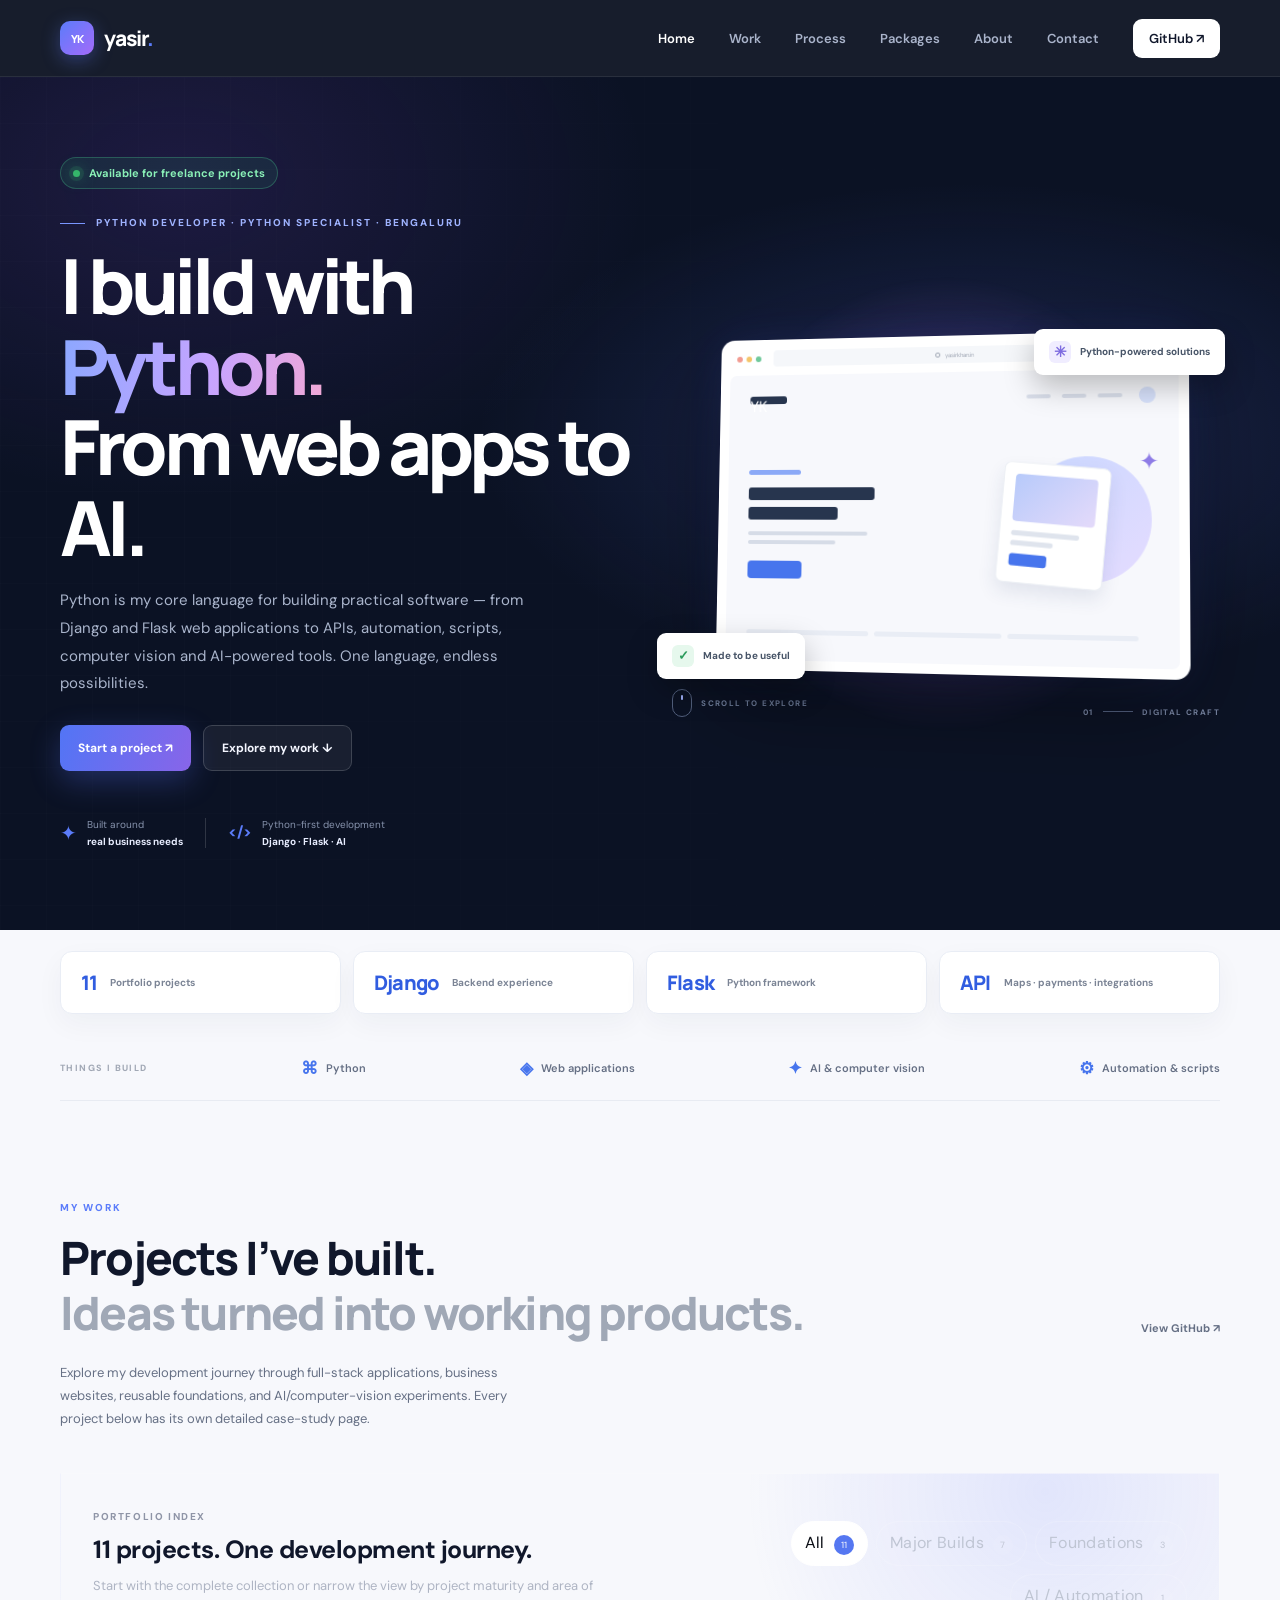
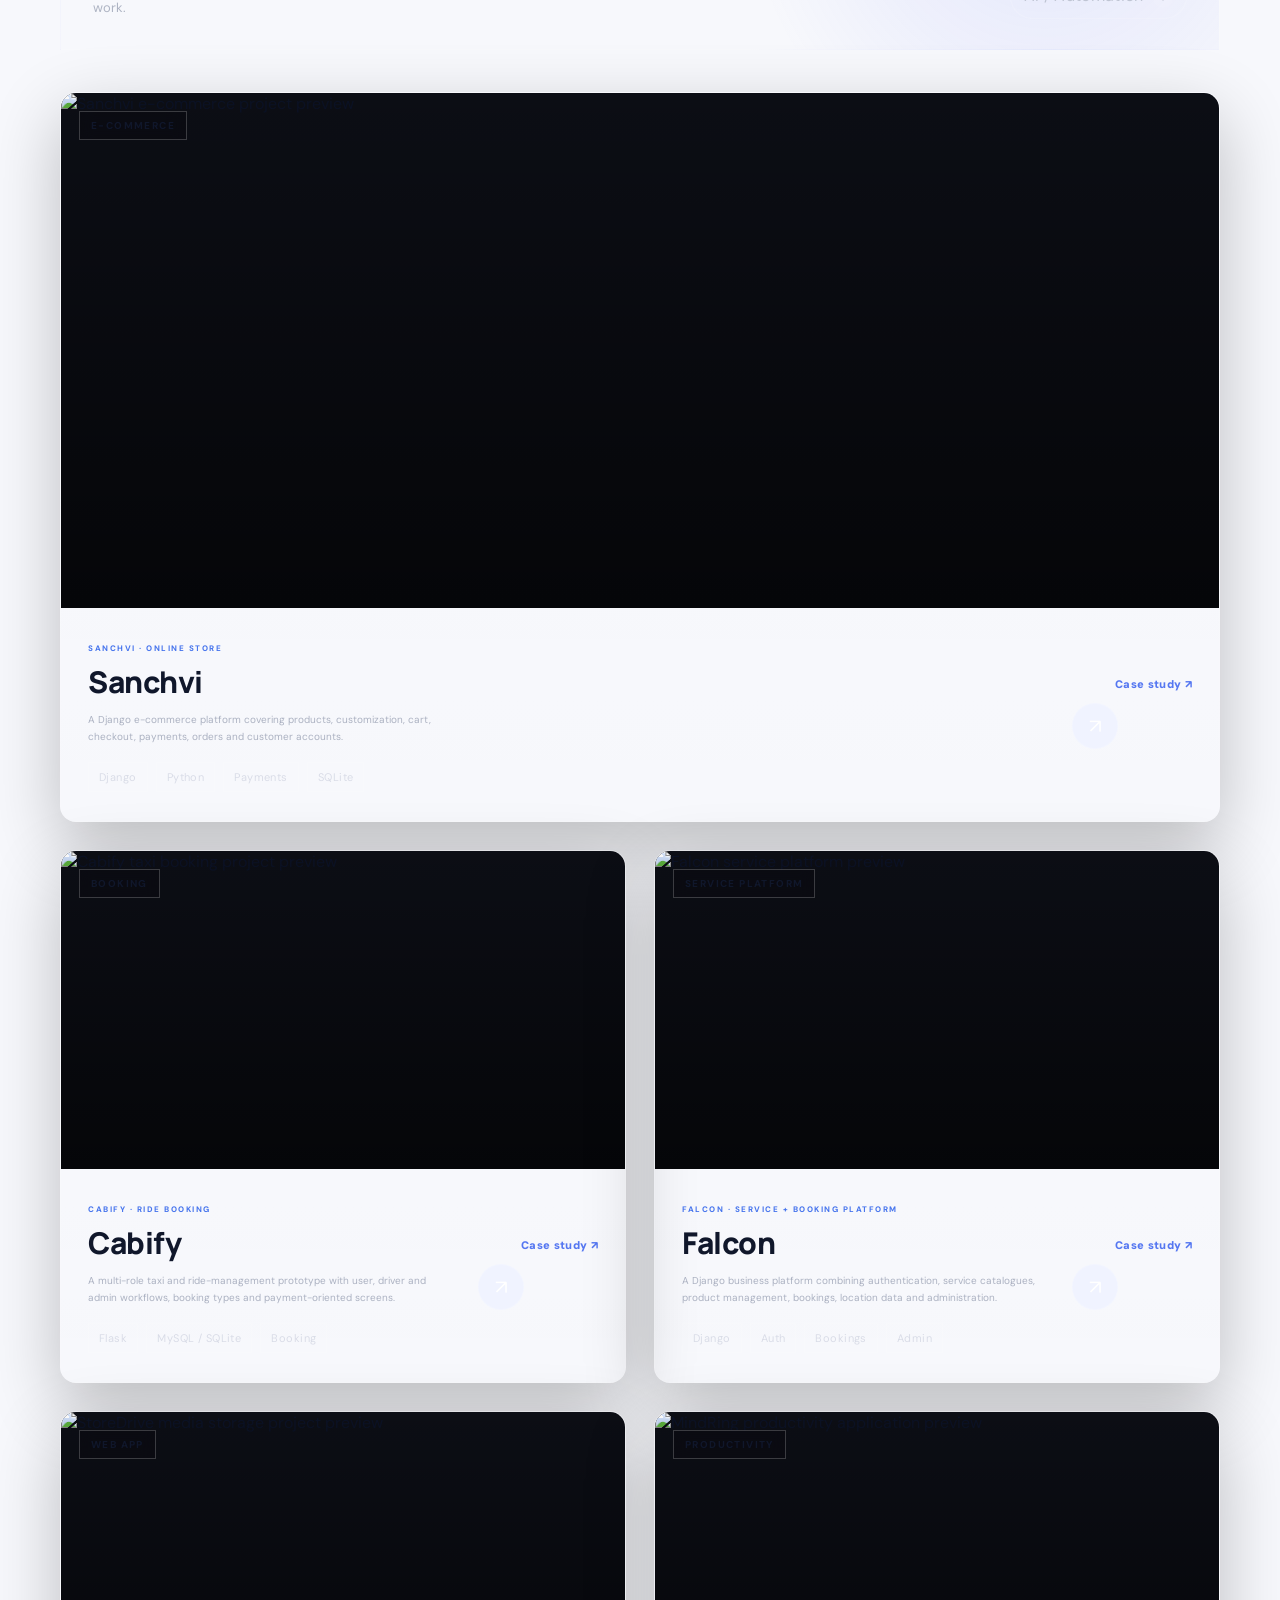
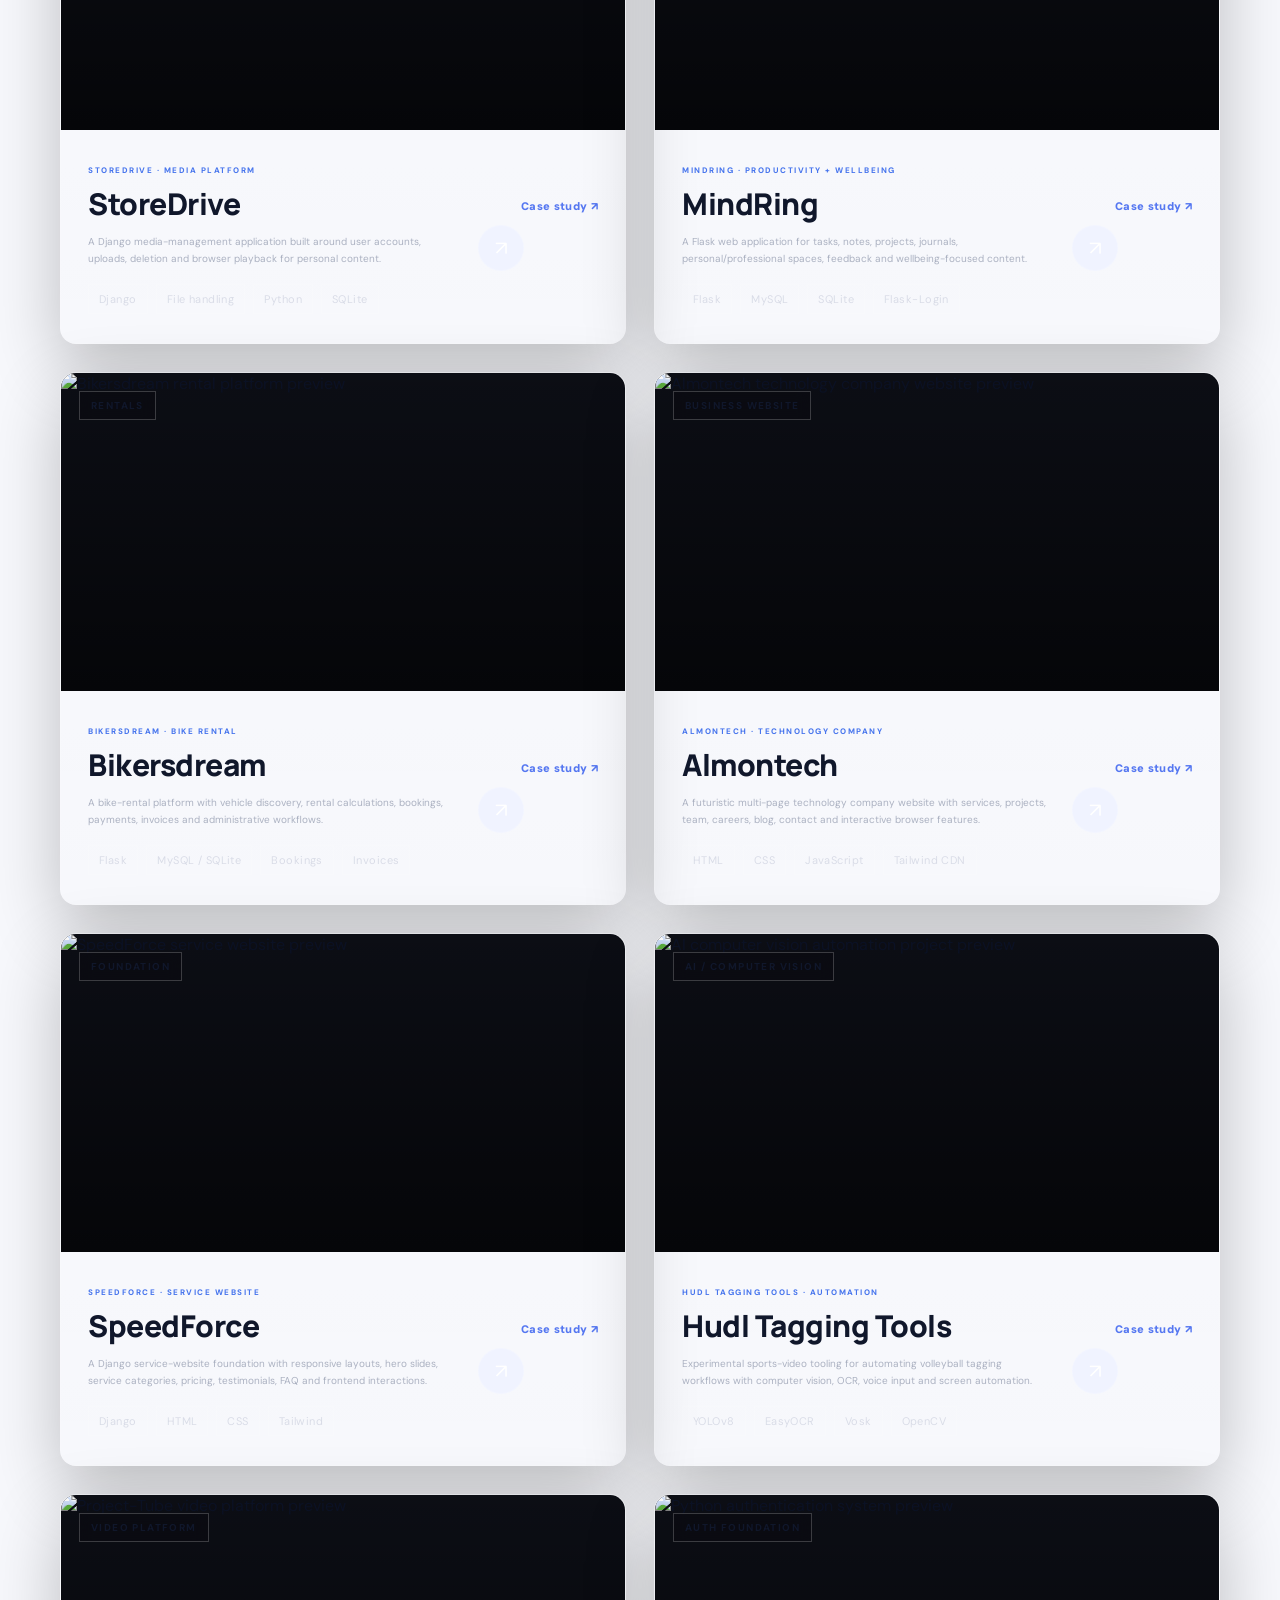
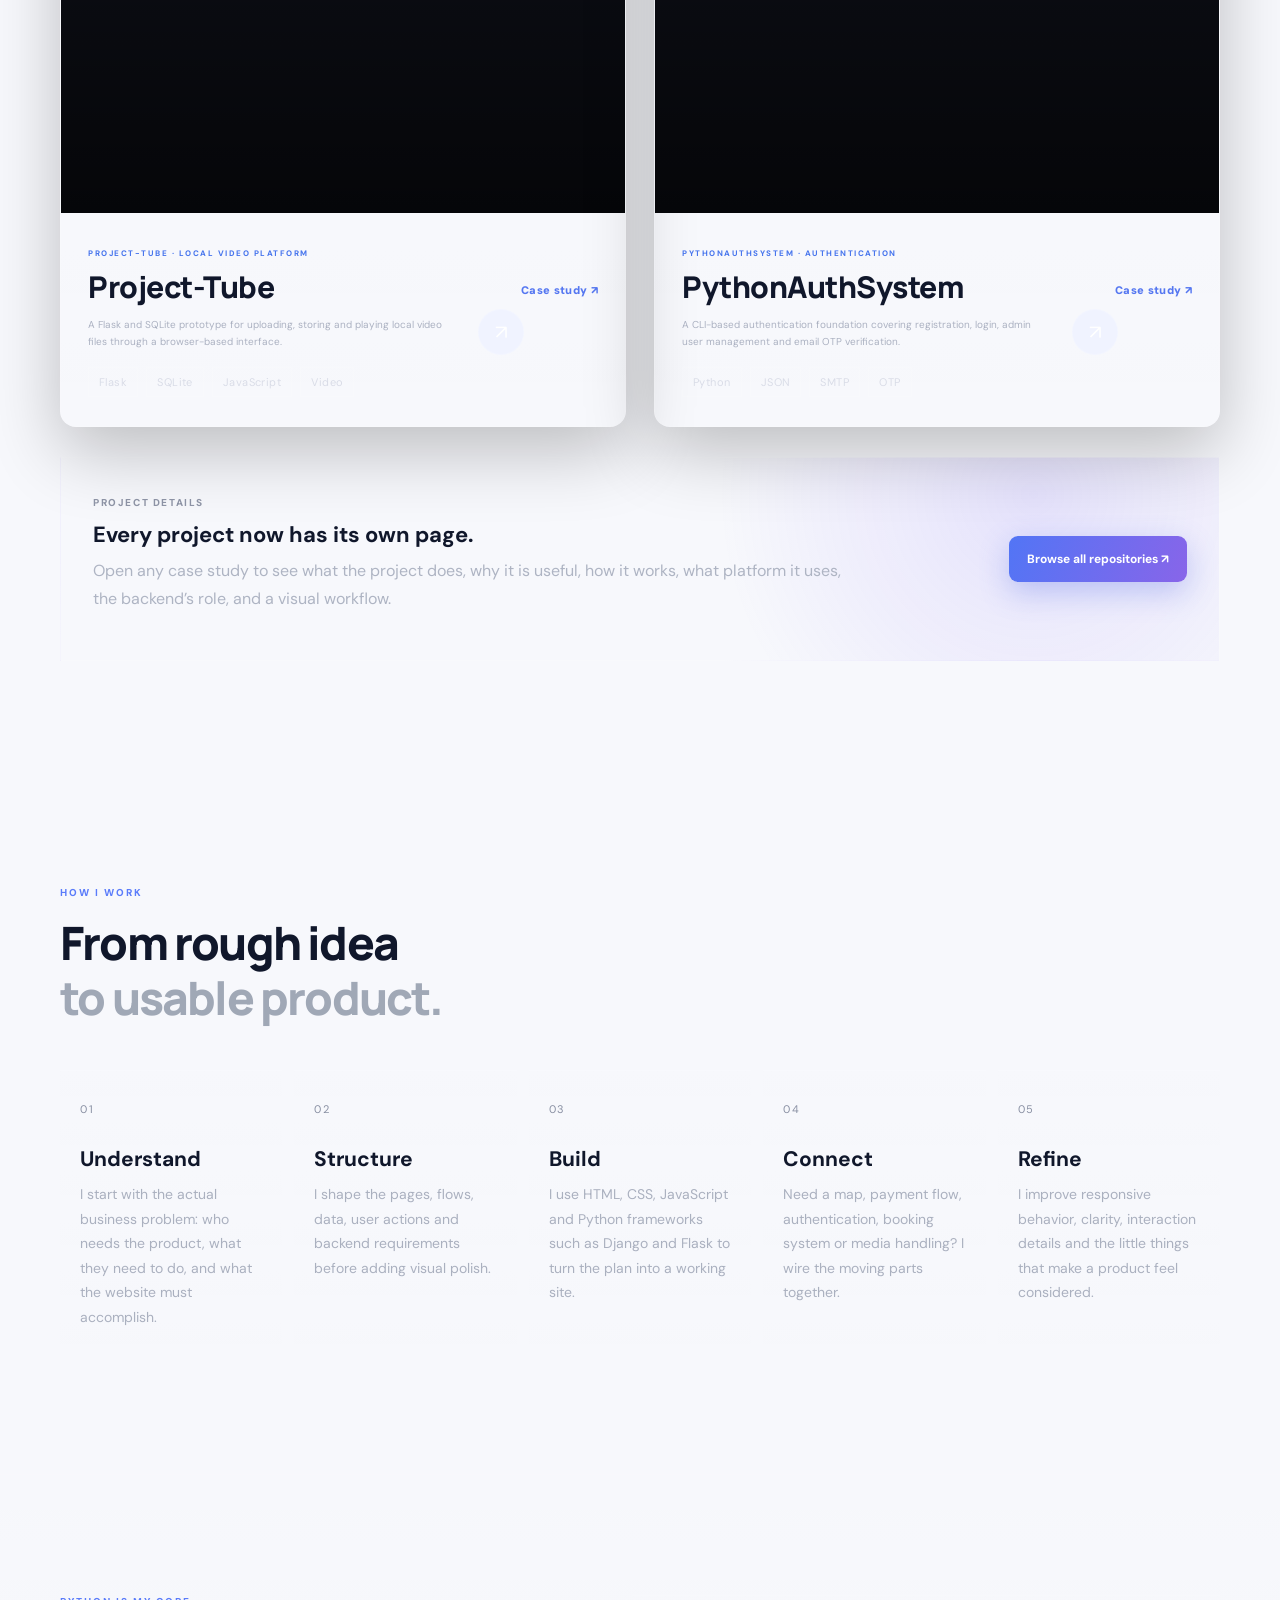
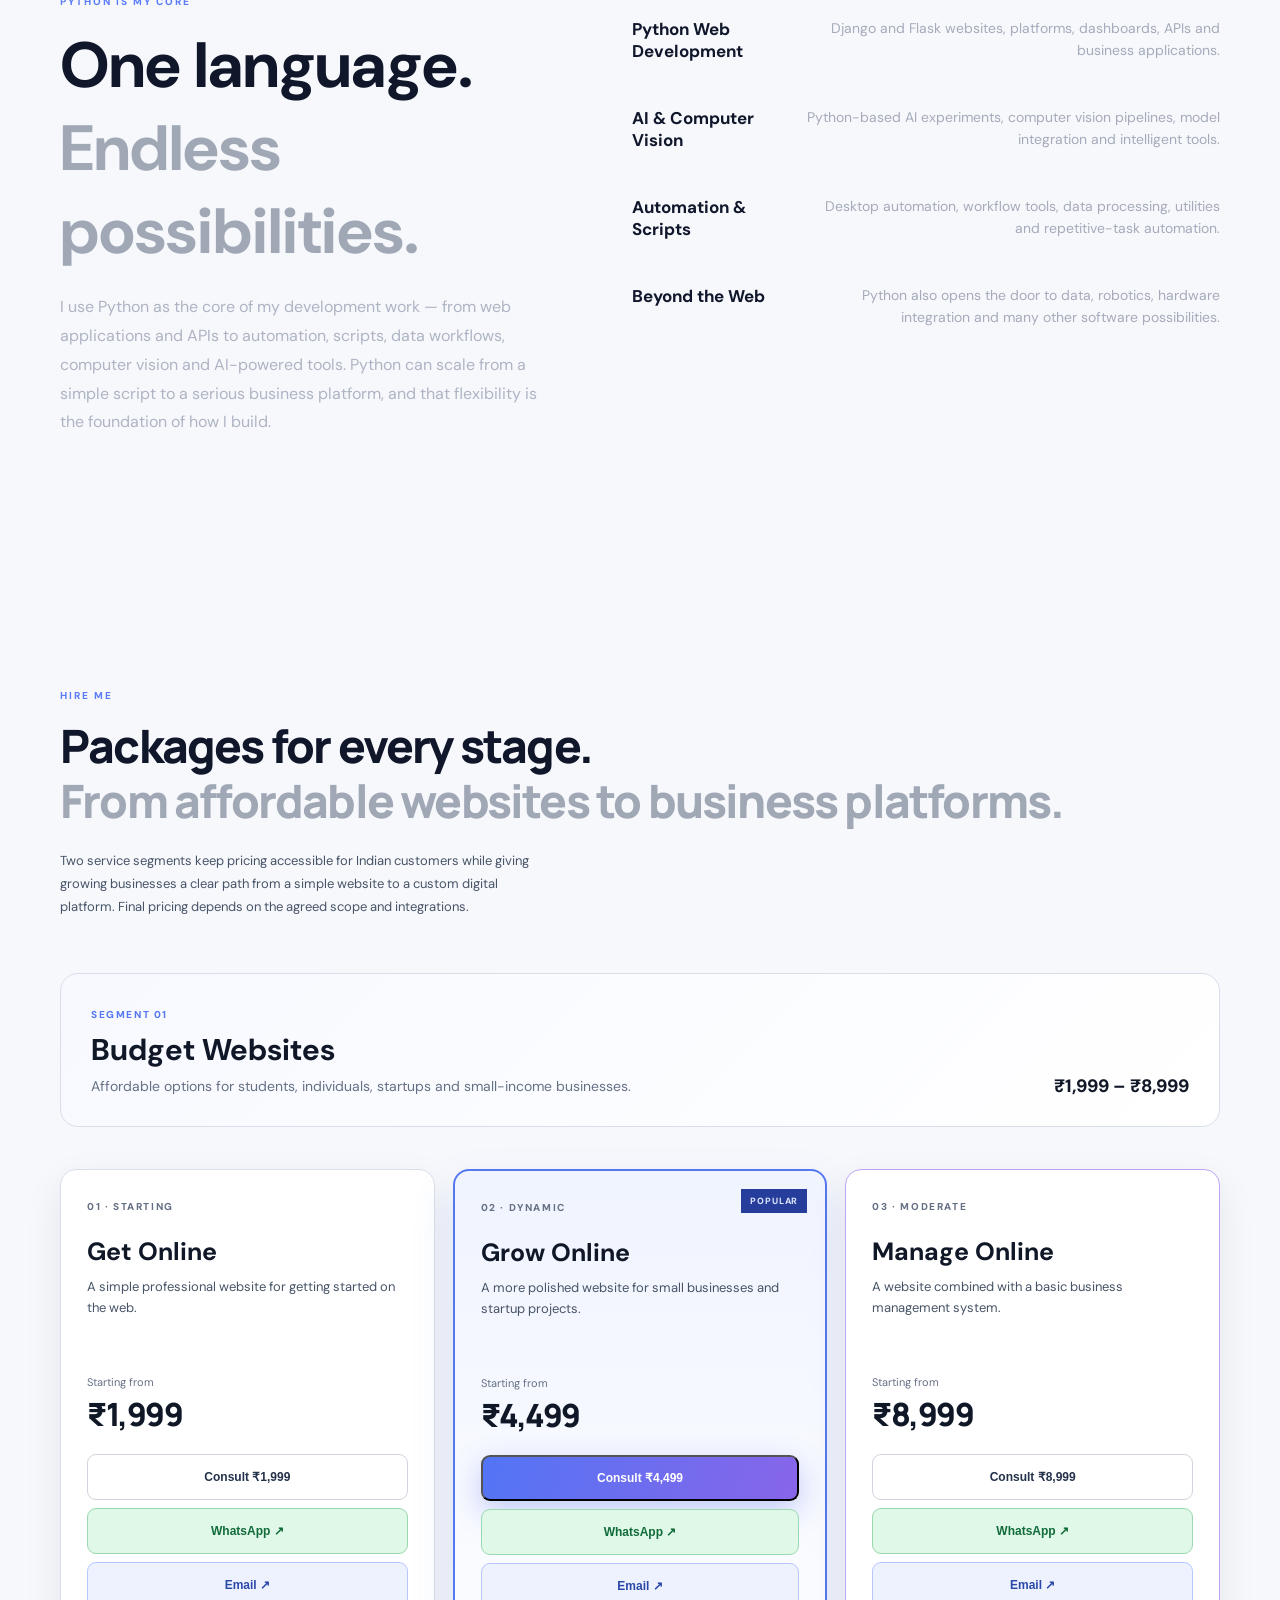
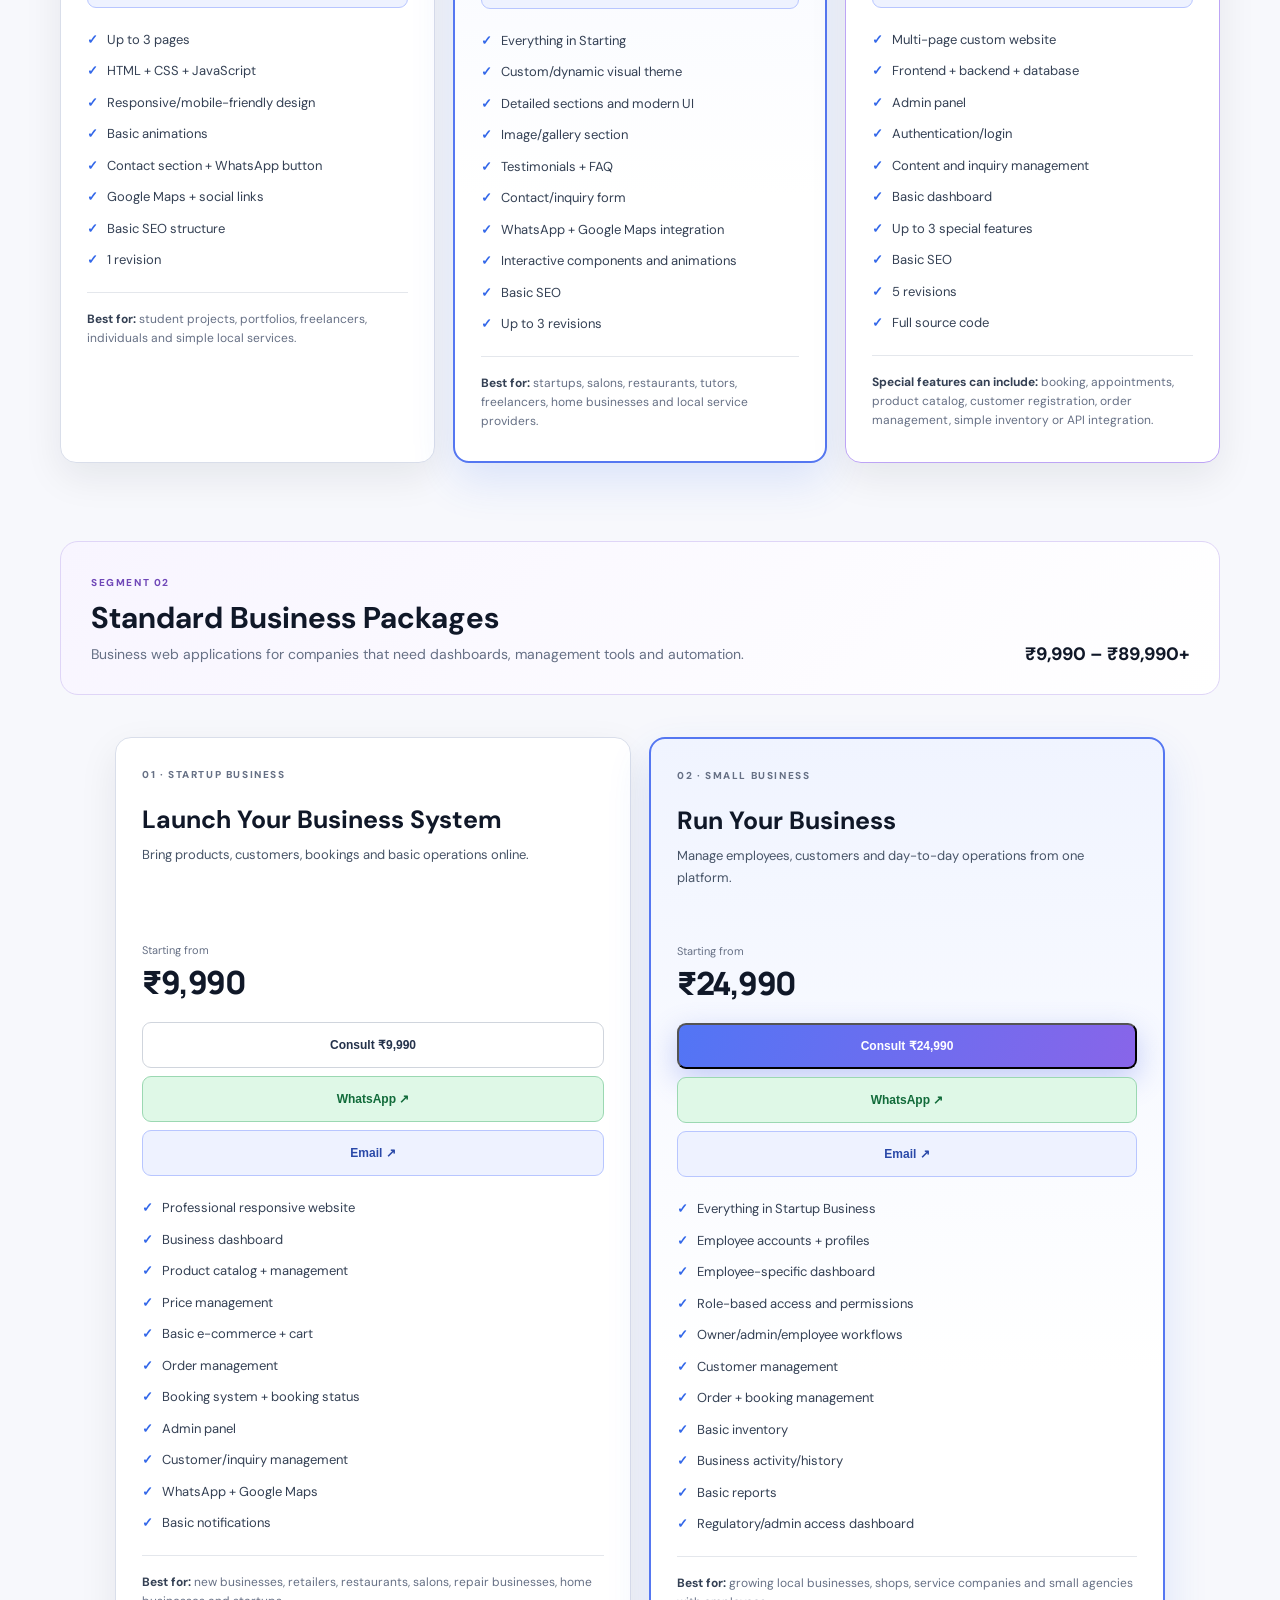
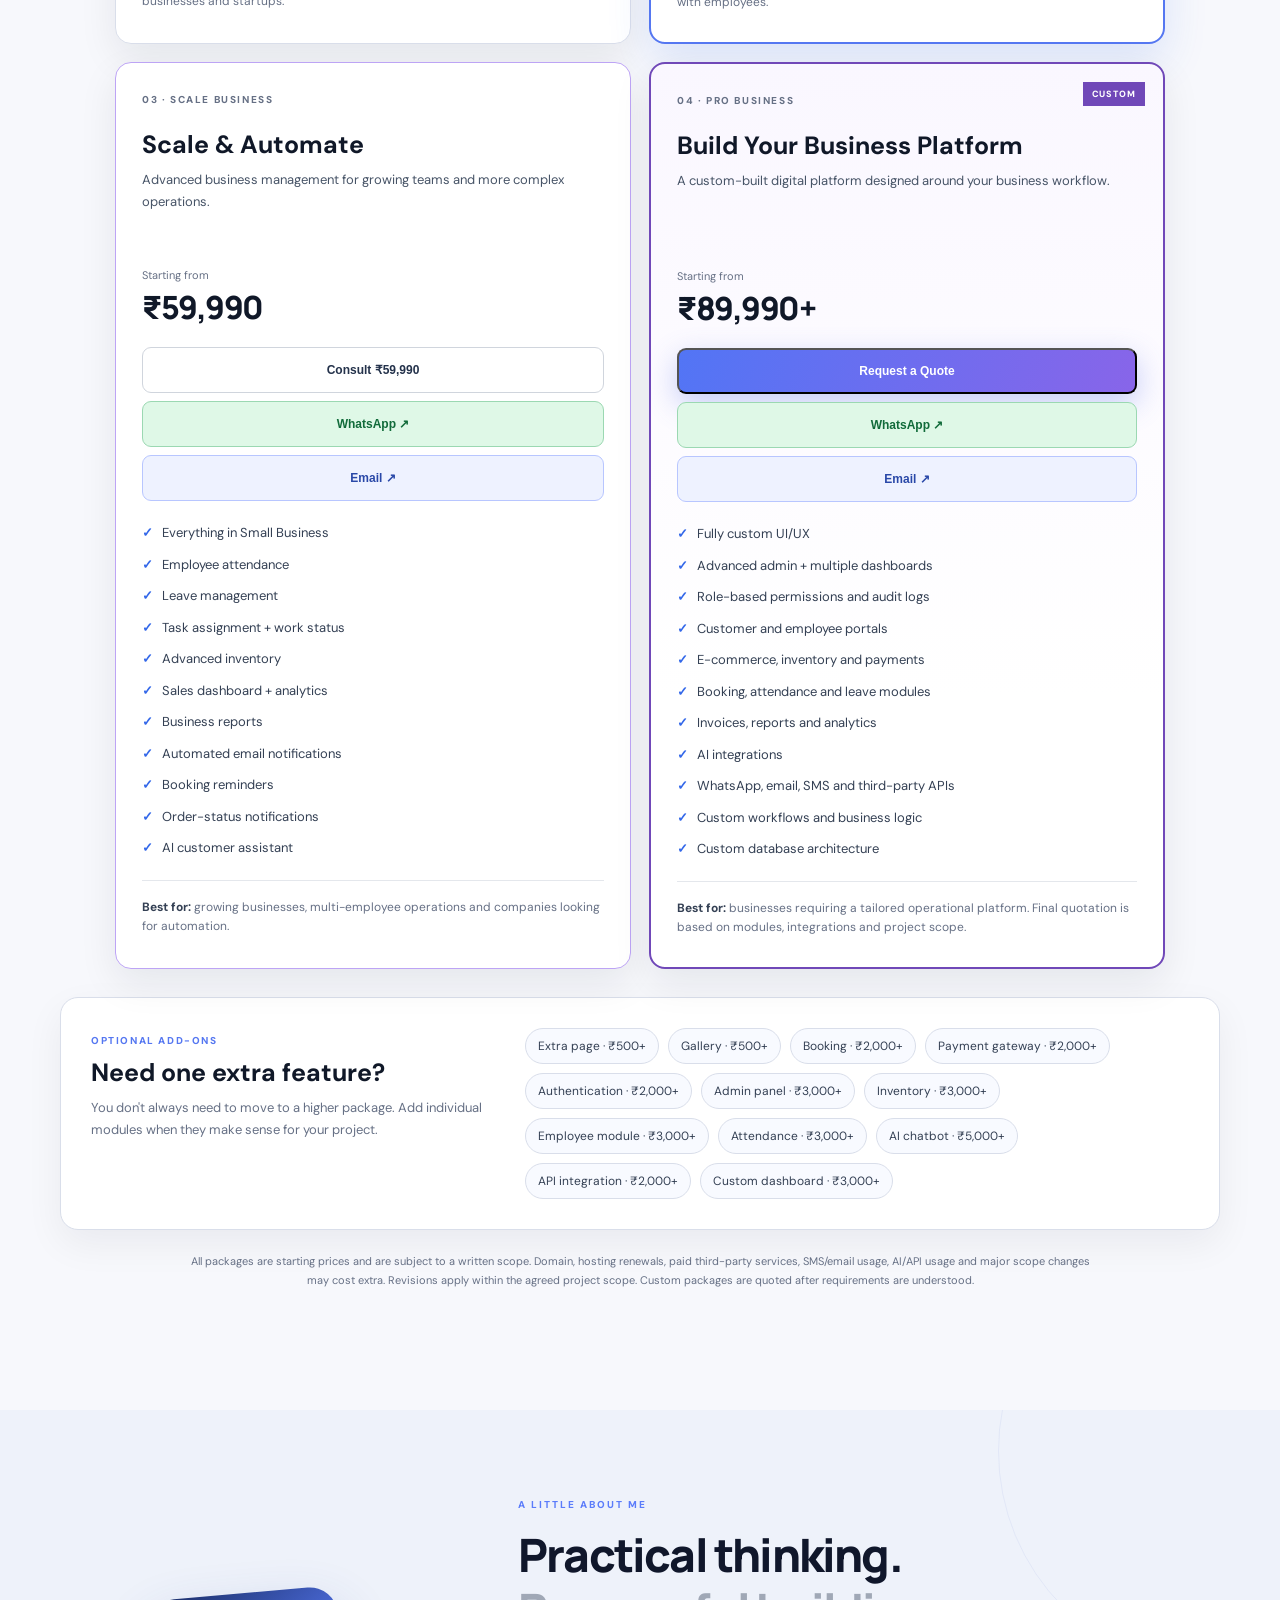
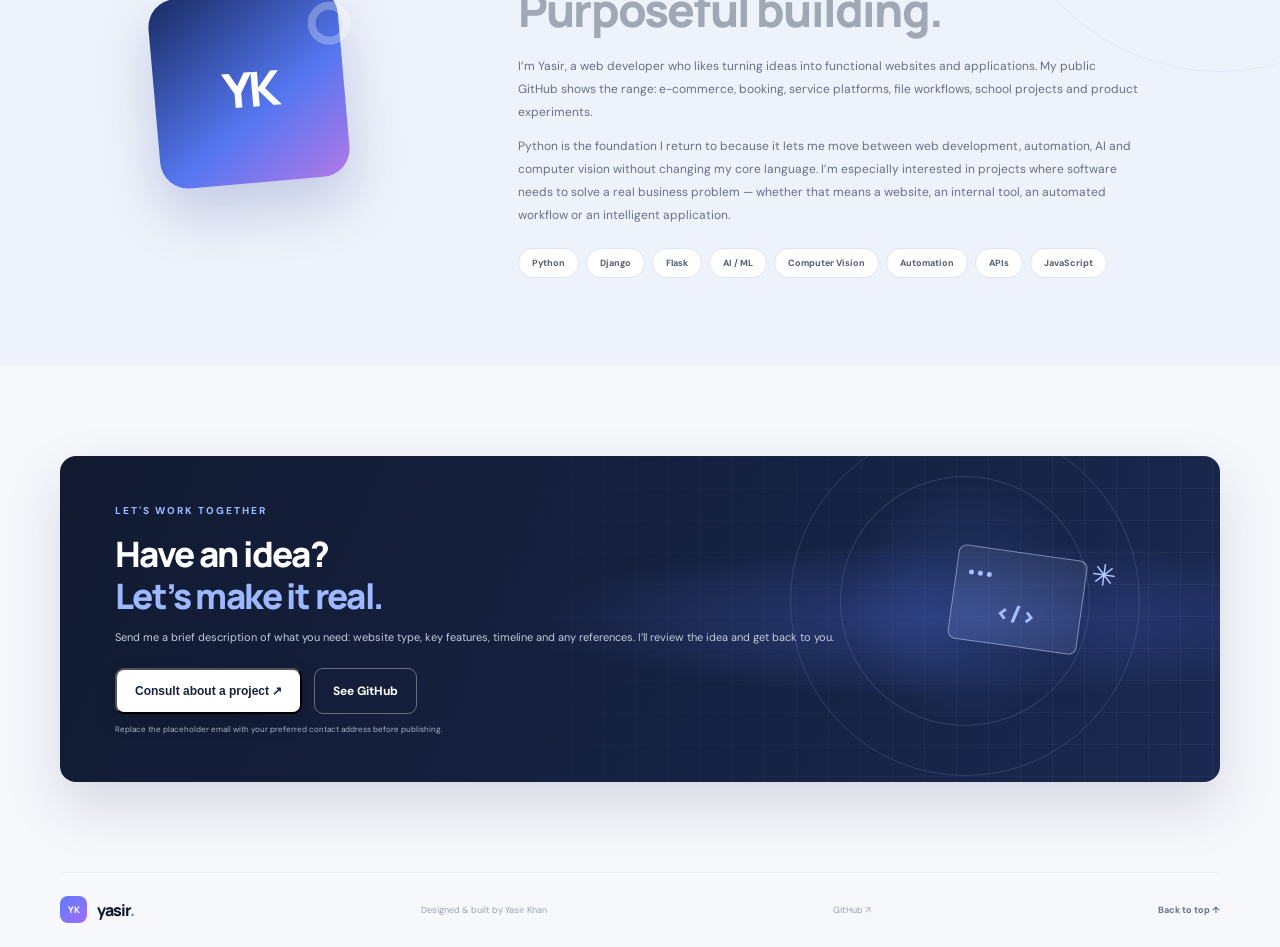
==== index.html @ cb9c9387 "Position portfolio around Python development and capabilities" ====
<!DOCTYPE html>
<html lang="en">
<head>
  <meta charset="UTF-8" />
  <meta name="viewport" content="width=device-width, initial-scale=1.0" />
  <meta name="description" content="Yasir Khan is a Python developer and Python specialist in Bengaluru building web applications, AI tools, automation systems, scripts, APIs and computer-vision solutions with Python, Django and Flask." />
  <meta name="theme-color" content="#0b0d12" />
  <meta name="author" content="Yasir Khan">
  <meta name="robots" content="index,follow,max-image-preview:large">
  <link rel="canonical" href="https://yasirkhan.in/">
  <meta property="og:type" content="website">
  <meta property="og:title" content="Yasir Khan | Python Developer & Python Specialist">
  <meta property="og:description" content="Python-focused development across web applications, AI, automation, scripts, APIs and computer vision — powered by Python, Django and Flask."/>
  <meta property="og:url" content="https://yasirkhan.in/">
  <meta property="og:site_name" content="Yasir Khan Portfolio">
  <meta name="twitter:card" content="summary">
  <meta name="twitter:title" content="Yasir Khan | Python Developer & Python Specialist">
  <meta name="twitter:description" content="Python-focused development across web applications, AI, automation, scripts, APIs and computer vision — powered by Python, Django and Flask.">
  <script type="application/ld+json">
  {"@context":"https://schema.org","@type":"ProfilePage","name":"Yasir Khan | Freelance Web Developer in Bengaluru","description":"Yasir Khan is a freelance web developer in Bengaluru specializing in Python, Django, Flask, e-commerce websites, booking systems and custom business web applications.","url":"https://yasirkhan.in/","about":{"@type":"Person","name":"Yasir Khan","url":"https://yasirkhan.in/"}}
  </script>
  <link rel="icon" type="image/svg+xml" href="favicon.svg" />
  <link rel="shortcut icon" href="favicon.svg" />
  <link rel="apple-touch-icon" href="favicon.svg" />
  <title>Yasir Khan | Python Developer & Python Specialist in Bengaluru</title>
  <link rel="preconnect" href="https://fonts.googleapis.com">
  <link rel="preconnect" href="https://fonts.gstatic.com" crossorigin>
  <link href="https://fonts.googleapis.com/css2?family=DM+Sans:wght@400;500;600;700&family=Manrope:wght@400;500;600;700;800&display=swap" rel="stylesheet">
  <link rel="stylesheet" href="styles.css" />
  <script src="script.js" defer></script>
</head>
<body>
  <header class="site-header">
    <nav class="nav container" aria-label="Main navigation">
      <a class="brand" href="#home"><span class="brand-mark">YK</span><span>yasir<span class="brand-dot">.</span></span></a>
      <button class="menu-toggle" aria-label="Toggle navigation" aria-expanded="false" aria-controls="nav-links"><span></span><span></span><span></span></button>
      <div class="nav-links" id="nav-links">
        <a href="#home" class="nav-link active">Home</a>
        <a href="#work" class="nav-link">Work</a>
        <a href="#process" class="nav-link">Process</a>
        <a href="#pricing" class="nav-link">Packages</a>
        <a href="#about" class="nav-link">About</a>
        <a href="#contact" class="nav-link">Contact</a>
        <a href="https://github.com/yasirkhan251" target="_blank" rel="noreferrer" class="nav-cta">GitHub ↗</a>
      </div>
    </nav>
  </header>

  <main>
    <section class="hero container" id="home">
      <div class="hero-copy">
        <div class="availability"><span class="status-dot"></span> Available for freelance projects</div>
        <p class="eyebrow"><span class="eyebrow-line"></span> PYTHON DEVELOPER · PYTHON SPECIALIST · BENGALURU</p>
        <h1>I build with <span class="gradient-text">Python.</span><br>From web apps to AI.</h1>
        <p class="hero-description">Python is my core language for building practical software — from Django and Flask web applications to APIs, automation, scripts, computer vision and AI-powered tools. One language, endless possibilities.</p>
        <div class="hero-actions">
          <a class="button button-primary" href="#contact">Start a project ↗</a>
          <a class="button button-secondary" href="#work">Explore my work ↓</a>
        </div>
        <div class="hero-meta">
          <div class="meta-item"><span class="meta-icon">✦</span><span>Built around<br><strong>real business needs</strong></span></div>
          <div class="meta-divider"></div>
          <div class="meta-item"><span class="meta-icon code-icon">&lt;/&gt;</span><span>Python-first development<br><strong>Django · Flask · AI</strong></span></div>
        </div>
      </div>

      <div class="hero-visual">
        <div class="visual-glow"></div>
        <div class="floating-chip chip-top"><span class="chip-icon">✳</span> Python-powered solutions</div>
        <div class="browser-card">
          <div class="browser-top"><div class="browser-dots"><i></i><i></i><i></i></div><div class="browser-address"><span></span> yasirkhan.in</div><div class="browser-menu">•••</div></div>
          <div class="mock-site">
            <div class="mock-nav"><div class="mock-logo">YK</div><div class="mock-nav-lines"><i></i><i></i><i></i></div><div class="mock-avatar"></div></div>
            <div class="mock-content"><div class="mock-text"><div class="mock-kicker"></div><div class="mock-heading"></div><div class="mock-heading short"></div><div class="mock-paragraph"></div><div class="mock-paragraph tiny"></div><div class="mock-button"></div></div><div class="mock-art"><div class="art-circle"></div><div class="art-card"><div class="art-card-top"></div><div class="art-card-line"></div><div class="art-card-line small"></div><div class="art-card-button"></div></div><div class="art-spark">✦</div></div></div>
            <div class="mock-bottom"><span></span><span></span><span></span></div>
          </div>
        </div>
        <div class="floating-chip chip-bottom"><span class="check-icon">✓</span> Made to be useful</div>
        <div class="visual-index">01 <span></span> DIGITAL CRAFT</div><div class="scroll-cue"><span></span> SCROLL TO EXPLORE</div>
      </div>
    </section>

    <section class="proof-strip container" aria-label="Portfolio highlights">
      <div class="proof-card"><span class="proof-number">11</span><span class="proof-label">Portfolio projects</span></div>
      <div class="proof-card"><span class="proof-number">Django</span><span class="proof-label">Backend experience</span></div>
      <div class="proof-card"><span class="proof-number">Flask</span><span class="proof-label">Python framework</span></div>
      <div class="proof-card"><span class="proof-number">API</span><span class="proof-label">Maps · payments · integrations</span></div>
    </section>

    <section class="trust-strip"><div class="container trust-inner"><span class="trust-label">THINGS I BUILD</span><div class="trust-item"><span>⌘</span> Python</div><div class="trust-item"><span>◈</span> Web applications</div><div class="trust-item"><span>✦</span> AI & computer vision</div><div class="trust-item"><span>⚙</span> Automation & scripts</div></div></section>

    <section class="work-section section container" id="work">
      <div class="section-heading">
        <div>
          <p class="eyebrow">MY WORK</p>
          <h2>Projects I’ve built.<br><span class="muted-heading">Ideas turned into working products.</span></h2>
        </div>
        <a class="text-link" href="https://github.com/yasirkhan251" target="_blank" rel="noreferrer">View GitHub ↗</a>
      </div>
      <p class="section-intro">Explore my development journey through full-stack applications, business websites, reusable foundations, and AI/computer-vision experiments. Every project below has its own detailed case-study page.</p>

      <div class="work-toolbar reveal" aria-label="Project filters">
        <div class="work-filter-copy">
          <span class="repo-kicker">PORTFOLIO INDEX</span>
          <h3>11 projects. One development journey.</h3>
          <p>Start with the complete collection or narrow the view by project maturity and area of work.</p>
        </div>
        <div class="work-filters" role="tablist" aria-label="Filter projects">
          <button class="work-filter active" type="button" data-project-filter="all" role="tab" aria-selected="true">All <span>11</span></button>
          <button class="work-filter" type="button" data-project-filter="major" role="tab" aria-selected="false">Major Builds <span>7</span></button>
          <button class="work-filter" type="button" data-project-filter="foundation" role="tab" aria-selected="false">Foundations <span>3</span></button>
          <button class="work-filter" type="button" data-project-filter="ai" role="tab" aria-selected="false">AI / Automation <span>1</span></button>
        </div>
      </div>

      <div class="project-showcase">
        <article class="project-card project-featured reveal" data-status="major" data-category="ecommerce">
          <a class="project-image-wrap" href="projects/sanchvi.html" aria-label="Open Sanchvi project details">
            <img class="project-image" src="https://raw.githubusercontent.com/yasirkhan251/Sanchvi/main/static/images/banner.webp" onerror="this.onerror=null;this.src='https://images.unsplash.com/photo-1445205170230-053b83016050?auto=format&fit=crop&w=1400&q=80';" alt="Sanchvi e-commerce project preview">
            <span class="image-tag">E-COMMERCE</span><span class="image-link">View details ↗</span>
          </a>
          <div class="project-info">
            <div><span class="project-type">SANCHVI · ONLINE STORE</span><h3><a class="project-title-link" href="projects/sanchvi.html">Sanchvi</a></h3><p>A Django e-commerce platform covering products, customization, cart, checkout, payments, orders and customer accounts.</p><div class="tech-row"><span>Django</span><span>Python</span><span>Payments</span><span>SQLite</span></div></div>
            <div class="project-actions"><a class="project-details-link" href="projects/sanchvi.html">Case study ↗</a><a class="project-arrow" href="https://github.com/yasirkhan251/Sanchvi" target="_blank" rel="noreferrer" aria-label="View Sanchvi on GitHub">↗</a></div>
          </div>
        </article>

        <article class="project-card reveal" data-status="major" data-category="booking">
          <a class="project-image-wrap" href="projects/cabify.html" aria-label="Open Cabify project details">
            <img class="project-image" src="https://images.unsplash.com/photo-1549317661-bd32c8ce0db2?auto=format&fit=crop&w=1200&q=80" alt="Cabify taxi booking project preview">
            <span class="image-tag">BOOKING</span><span class="image-link">View details ↗</span>
          </a>
          <div class="project-info">
            <div><span class="project-type">CABIFY · RIDE BOOKING</span><h3><a class="project-title-link" href="projects/cabify.html">Cabify</a></h3><p>A multi-role taxi and ride-management prototype with user, driver and admin workflows, booking types and payment-oriented screens.</p><div class="tech-row"><span>Flask</span><span>MySQL / SQLite</span><span>Booking</span></div></div>
            <div class="project-actions"><a class="project-details-link" href="projects/cabify.html">Case study ↗</a><a class="project-arrow" href="https://github.com/yasirkhan251/cabify" target="_blank" rel="noreferrer" aria-label="View Cabify on GitHub">↗</a></div>
          </div>
        </article>

        <article class="project-card reveal" data-status="major" data-category="business">
          <a class="project-image-wrap" href="projects/falcon.html" aria-label="Open Falcon project details">
            <img class="project-image" src="https://images.unsplash.com/photo-1497366811353-6870744d04b2?auto=format&fit=crop&w=1200&q=80" alt="Falcon service platform preview">
            <span class="image-tag">SERVICE PLATFORM</span><span class="image-link">View details ↗</span>
          </a>
          <div class="project-info">
            <div><span class="project-type">FALCON · SERVICE + BOOKING PLATFORM</span><h3><a class="project-title-link" href="projects/falcon.html">Falcon</a></h3><p>A Django business platform combining authentication, service catalogues, product management, bookings, location data and administration.</p><div class="tech-row"><span>Django</span><span>Auth</span><span>Bookings</span><span>Admin</span></div></div>
            <div class="project-actions"><a class="project-details-link" href="projects/falcon.html">Case study ↗</a><a class="project-arrow" href="https://github.com/yasirkhan251/Falcon7.1" target="_blank" rel="noreferrer" aria-label="View Falcon on GitHub">↗</a></div>
          </div>
        </article>

        <article class="project-card reveal" data-status="major" data-category="webapp">
          <a class="project-image-wrap" href="projects/storedrive.html" aria-label="Open StoreDrive project details">
            <img class="project-image" src="https://images.unsplash.com/photo-1554200876-56c2f25224fa?auto=format&fit=crop&w=1200&q=80" alt="StoreDrive media storage project preview">
            <span class="image-tag">WEB APP</span><span class="image-link">View details ↗</span>
          </a>
          <div class="project-info">
            <div><span class="project-type">STOREDRIVE · MEDIA PLATFORM</span><h3><a class="project-title-link" href="projects/storedrive.html">StoreDrive</a></h3><p>A Django media-management application built around user accounts, uploads, deletion and browser playback for personal content.</p><div class="tech-row"><span>Django</span><span>File handling</span><span>Python</span><span>SQLite</span></div></div>
            <div class="project-actions"><a class="project-details-link" href="projects/storedrive.html">Case study ↗</a><a class="project-arrow" href="https://github.com/yasirkhan251/StoreDrive" target="_blank" rel="noreferrer" aria-label="View StoreDrive on GitHub">↗</a></div>
          </div>
        </article>

        <article class="project-card reveal" data-status="major" data-category="product">
          <a class="project-image-wrap" href="projects/mindring.html" aria-label="Open MindRing project details">
            <img class="project-image" src="https://images.unsplash.com/photo-1558655146-9f40138edfeb?auto=format&fit=crop&w=1200&q=80" alt="MindRing productivity application preview">
            <span class="image-tag">PRODUCTIVITY</span><span class="image-link">View details ↗</span>
          </a>
          <div class="project-info">
            <div><span class="project-type">MINDRING · PRODUCTIVITY + WELLBEING</span><h3><a class="project-title-link" href="projects/mindring.html">MindRing</a></h3><p>A Flask web application for tasks, notes, projects, journals, personal/professional spaces, feedback and wellbeing-focused content.</p><div class="tech-row"><span>Flask</span><span>MySQL</span><span>SQLite</span><span>Flask-Login</span></div></div>
            <div class="project-actions"><a class="project-details-link" href="projects/mindring.html">Case study ↗</a><a class="project-arrow" href="https://github.com/yasirkhan251/MindRing" target="_blank" rel="noreferrer" aria-label="View MindRing on GitHub">↗</a></div>
          </div>
        </article>

        <article class="project-card reveal" data-status="major" data-category="rental">
          <a class="project-image-wrap" href="projects/bikersdream.html" aria-label="Open Bikersdream project details">
            <img class="project-image" src="https://images.unsplash.com/photo-1449965408869-eaa3f722e40d?auto=format&fit=crop&w=1200&q=80" alt="Bikersdream rental platform preview">
            <span class="image-tag">RENTALS</span><span class="image-link">View details ↗</span>
          </a>
          <div class="project-info">
            <div><span class="project-type">BIKERSDREAM · BIKE RENTAL</span><h3><a class="project-title-link" href="projects/bikersdream.html">Bikersdream</a></h3><p>A bike-rental platform with vehicle discovery, rental calculations, bookings, payments, invoices and administrative workflows.</p><div class="tech-row"><span>Flask</span><span>MySQL / SQLite</span><span>Bookings</span><span>Invoices</span></div></div>
            <div class="project-actions"><a class="project-details-link" href="projects/bikersdream.html">Case study ↗</a><a class="project-arrow" href="https://github.com/yasirkhan251/Bikersdream" target="_blank" rel="noreferrer" aria-label="View Bikersdream on GitHub">↗</a></div>
          </div>
        </article>

        <article class="project-card reveal" data-status="major" data-category="static">
          <a class="project-image-wrap" href="projects/almontech.html" aria-label="Open Almontech project details">
            <img class="project-image" src="https://images.unsplash.com/photo-1516321318423-f06f85e504b3?auto=format&fit=crop&w=1200&q=80" alt="Almontech technology company website preview">
            <span class="image-tag">BUSINESS WEBSITE</span><span class="image-link">View details ↗</span>
          </a>
          <div class="project-info">
            <div><span class="project-type">ALMONTECH · TECHNOLOGY COMPANY</span><h3><a class="project-title-link" href="projects/almontech.html">Almontech</a></h3><p>A futuristic multi-page technology company website with services, projects, team, careers, blog, contact and interactive browser features.</p><div class="tech-row"><span>HTML</span><span>CSS</span><span>JavaScript</span><span>Tailwind CDN</span></div></div>
            <div class="project-actions"><a class="project-details-link" href="projects/almontech.html">Case study ↗</a><a class="project-arrow" href="https://github.com/yasirkhan251/Almontech" target="_blank" rel="noreferrer" aria-label="View Almontech on GitHub">↗</a></div>
          </div>
        </article>

        <article class="project-card reveal" data-status="foundation" data-category="foundation">
          <a class="project-image-wrap" href="projects/speedforce.html" aria-label="Open SpeedForce project details">
            <img class="project-image" src="https://images.unsplash.com/photo-1556761175-b413da4baf72?auto=format&fit=crop&w=1200&q=80" alt="SpeedForce service website preview">
            <span class="image-tag">FOUNDATION</span><span class="image-link">View details ↗</span>
          </a>
          <div class="project-info">
            <div><span class="project-type">SPEEDFORCE · SERVICE WEBSITE</span><h3><a class="project-title-link" href="projects/speedforce.html">SpeedForce</a></h3><p>A Django service-website foundation with responsive layouts, hero slides, service categories, pricing, testimonials, FAQ and frontend interactions.</p><div class="tech-row"><span>Django</span><span>HTML</span><span>CSS</span><span>Tailwind</span></div></div>
            <div class="project-actions"><a class="project-details-link" href="projects/speedforce.html">Case study ↗</a><a class="project-arrow" href="https://github.com/yasirkhan251/speedforce" target="_blank" rel="noreferrer" aria-label="View SpeedForce on GitHub">↗</a></div>
          </div>
        </article>

        <article class="project-card reveal" data-status="ai" data-category="ai">
          <a class="project-image-wrap" href="projects/hudl-tagging-tools.html" aria-label="Open Hudl Tagging Tools project details">
            <img class="project-image" src="https://images.unsplash.com/photo-1518770660439-4636190af475?auto=format&fit=crop&w=1200&q=80" alt="AI computer vision automation project preview">
            <span class="image-tag">AI / COMPUTER VISION</span><span class="image-link">View details ↗</span>
          </a>
          <div class="project-info">
            <div><span class="project-type">HUDL TAGGING TOOLS · AUTOMATION</span><h3><a class="project-title-link" href="projects/hudl-tagging-tools.html">Hudl Tagging Tools</a></h3><p>Experimental sports-video tooling for automating volleyball tagging workflows with computer vision, OCR, voice input and screen automation.</p><div class="tech-row"><span>YOLOv8</span><span>EasyOCR</span><span>Vosk</span><span>OpenCV</span></div></div>
            <div class="project-actions"><a class="project-details-link" href="projects/hudl-tagging-tools.html">Case study ↗</a><a class="project-arrow" href="https://github.com/yasirkhan251/Hudl_Tagging_Tools" target="_blank" rel="noreferrer" aria-label="View Hudl Tagging Tools on GitHub">↗</a></div>
          </div>
        </article>

        <article class="project-card reveal" data-status="foundation" data-category="foundation">
          <a class="project-image-wrap" href="projects/project-tube.html" aria-label="Open Project-Tube project details">
            <img class="project-image" src="https://images.unsplash.com/photo-1492724441997-5dc865305da7?auto=format&fit=crop&w=1200&q=80" alt="Project-Tube video platform preview">
            <span class="image-tag">VIDEO PLATFORM</span><span class="image-link">View details ↗</span>
          </a>
          <div class="project-info">
            <div><span class="project-type">PROJECT-TUBE · LOCAL VIDEO PLATFORM</span><h3><a class="project-title-link" href="projects/project-tube.html">Project-Tube</a></h3><p>A Flask and SQLite prototype for uploading, storing and playing local video files through a browser-based interface.</p><div class="tech-row"><span>Flask</span><span>SQLite</span><span>JavaScript</span><span>Video</span></div></div>
            <div class="project-actions"><a class="project-details-link" href="projects/project-tube.html">Case study ↗</a><a class="project-arrow" href="https://github.com/yasirkhan251/Project-Tube" target="_blank" rel="noreferrer" aria-label="View Project-Tube on GitHub">↗</a></div>
          </div>
        </article>

        <article class="project-card reveal" data-status="foundation" data-category="foundation">
          <a class="project-image-wrap" href="projects/python-auth-system.html" aria-label="Open PythonAuthSystem project details">
            <img class="project-image" src="https://images.unsplash.com/photo-1633265486064-086b219458ec?auto=format&fit=crop&w=1200&q=80" alt="Python authentication system preview">
            <span class="image-tag">AUTH FOUNDATION</span><span class="image-link">View details ↗</span>
          </a>
          <div class="project-info">
            <div><span class="project-type">PYTHONAUTHSYSTEM · AUTHENTICATION</span><h3><a class="project-title-link" href="projects/python-auth-system.html">PythonAuthSystem</a></h3><p>A CLI-based authentication foundation covering registration, login, admin user management and email OTP verification.</p><div class="tech-row"><span>Python</span><span>JSON</span><span>SMTP</span><span>OTP</span></div></div>
            <div class="project-actions"><a class="project-details-link" href="projects/python-auth-system.html">Case study ↗</a><a class="project-arrow" href="https://github.com/yasirkhan251/PythonAuthSystem" target="_blank" rel="noreferrer" aria-label="View PythonAuthSystem on GitHub">↗</a></div>
          </div>
        </article>
      </div>

      <div class="repo-panel reveal">
        <div>
          <span class="repo-kicker">PROJECT DETAILS</span>
          <h3>Every project now has its own page.</h3>
          <p>Open any case study to see what the project does, why it is useful, how it works, what platform it uses, the backend’s role, and a visual workflow.</p>
        </div>
        <a class="button button-primary" href="https://github.com/yasirkhan251" target="_blank" rel="noreferrer">Browse all repositories ↗</a>
      </div>
    </section>

<section class="deep-dive section container" id="process">
      <div class="section-heading"><div><p class="eyebrow">HOW I WORK</p><h2>From rough idea<br><span class="muted-heading">to usable product.</span></h2></div></div>
      <div class="process-grid">
        <div class="process-step reveal"><span>01</span><h3>Understand</h3><p>I start with the actual business problem: who needs the product, what they need to do, and what the website must accomplish.</p></div>
        <div class="process-step reveal"><span>02</span><h3>Structure</h3><p>I shape the pages, flows, data, user actions and backend requirements before adding visual polish.</p></div>
        <div class="process-step reveal"><span>03</span><h3>Build</h3><p>I use HTML, CSS, JavaScript and Python frameworks such as Django and Flask to turn the plan into a working site.</p></div>
        <div class="process-step reveal"><span>04</span><h3>Connect</h3><p>Need a map, payment flow, authentication, booking system or media handling? I wire the moving parts together.</p></div>
        <div class="process-step reveal"><span>05</span><h3>Refine</h3><p>I improve responsive behavior, clarity, interaction details and the little things that make a product feel considered.</p></div>
      </div>
    </section>

    <section class="capability-section section"><div class="container capability-inner"><div><p class="eyebrow">PYTHON IS MY CORE</p><h2>One language.<br><span class="muted-heading">Endless possibilities.</span></h2><p class="capability-copy">I use Python as the core of my development work — from web applications and APIs to automation, scripts, data workflows, computer vision and AI-powered tools. Python can scale from a simple script to a serious business platform, and that flexibility is the foundation of how I build.</p></div><div class="capability-list"><div><strong>Python Web Development</strong><span>Django and Flask websites, platforms, dashboards, APIs and business applications.</span></div><div><strong>AI & Computer Vision</strong><span>Python-based AI experiments, computer vision pipelines, model integration and intelligent tools.</span></div><div><strong>Automation & Scripts</strong><span>Desktop automation, workflow tools, data processing, utilities and repetitive-task automation.</span></div><div><strong>Beyond the Web</strong><span>Python also opens the door to data, robotics, hardware integration and many other software possibilities.</span></div></div></div></section>

    <section class="pricing-section section container" id="pricing">
      <div class="section-heading">
        <div><p class="eyebrow">HIRE ME</p><h2>Packages for every stage.<br><span class="muted-heading">From affordable websites to business platforms.</span></h2></div>
      </div>
      <p class="section-intro">Two service segments keep pricing accessible for Indian customers while giving growing businesses a clear path from a simple website to a custom digital platform. Final pricing depends on the agreed scope and integrations.</p>

      <div class="pricing-segment-header">
        <div><span class="segment-label">SEGMENT 01</span><h3>Budget Websites</h3><p>Affordable options for students, individuals, startups and small-income businesses.</p></div>
        <span class="segment-range">₹1,999 – ₹8,999</span>
      </div>

      <div class="pricing-grid budget-grid">
        <article class="pricing-card reveal">
          <p class="pricing-kicker">01 · STARTING</p><h3>Get Online</h3><p class="pricing-description">A simple professional website for getting started on the web.</p>
          <div class="pricing-price"><span>Starting from</span><strong>₹1,999</strong></div>
          <div class="pricing-actions"><button class="button button-secondary pricing-button consult-button" data-package="Starting" data-price="₹1,999" data-features="Up to 3 pages|HTML + CSS + JavaScript|Responsive/mobile-friendly design|Basic animations|Contact section + WhatsApp button|Google Maps + social links|Basic SEO structure|1 revision">Consult ₹1,999</button><button class="button button-whatsapp pricing-button consult-button" data-channel="whatsapp" data-package="Starting" data-price="₹1,999" data-features="Up to 3 pages|HTML + CSS + JavaScript|Responsive/mobile-friendly design|Basic animations|Contact section + WhatsApp button|Google Maps + social links|Basic SEO structure|1 revision">WhatsApp ↗</button><button class="button button-email pricing-button consult-button" data-channel="email" data-package="Starting" data-price="₹1,999" data-features="Up to 3 pages|HTML + CSS + JavaScript|Responsive/mobile-friendly design|Basic animations|Contact section + WhatsApp button|Google Maps + social links|Basic SEO structure|1 revision">Email ↗</button></div>
          <ul><li>Up to 3 pages</li><li>HTML + CSS + JavaScript</li><li>Responsive/mobile-friendly design</li><li>Basic animations</li><li>Contact section + WhatsApp button</li><li>Google Maps + social links</li><li>Basic SEO structure</li><li>1 revision</li></ul>
          <p class="best-for"><strong>Best for:</strong> student projects, portfolios, freelancers, individuals and simple local services.</p>
        </article>

        <article class="pricing-card pricing-featured reveal">
          <div class="pricing-popular">POPULAR</div><p class="pricing-kicker">02 · DYNAMIC</p><h3>Grow Online</h3><p class="pricing-description">A more polished website for small businesses and startup projects.</p>
          <div class="pricing-price"><span>Starting from</span><strong>₹4,499</strong></div>
          <div class="pricing-actions"><button class="button button-primary pricing-button consult-button" data-package="Dynamic" data-price="₹4,499" data-features="Everything in Starting|Custom/dynamic visual theme|Detailed sections and modern UI|Image/gallery section|Testimonials + FAQ|Contact/inquiry form|WhatsApp + Google Maps integration|Interactive components and animations|Basic SEO|Up to 3 revisions">Consult ₹4,499</button><button class="button button-whatsapp pricing-button consult-button" data-channel="whatsapp" data-package="Dynamic" data-price="₹4,499" data-features="Everything in Starting|Custom/dynamic visual theme|Detailed sections and modern UI|Image/gallery section|Testimonials + FAQ|Contact/inquiry form|WhatsApp + Google Maps integration|Interactive components and animations|Basic SEO|Up to 3 revisions">WhatsApp ↗</button><button class="button button-email pricing-button consult-button" data-channel="email" data-package="Dynamic" data-price="₹4,499" data-features="Everything in Starting|Custom/dynamic visual theme|Detailed sections and modern UI|Image/gallery section|Testimonials + FAQ|Contact/inquiry form|WhatsApp + Google Maps integration|Interactive components and animations|Basic SEO|Up to 3 revisions">Email ↗</button></div>
          <ul><li>Everything in Starting</li><li>Custom/dynamic visual theme</li><li>Detailed sections and modern UI</li><li>Image/gallery section</li><li>Testimonials + FAQ</li><li>Contact/inquiry form</li><li>WhatsApp + Google Maps integration</li><li>Interactive components and animations</li><li>Basic SEO</li><li>Up to 3 revisions</li></ul>
          <p class="best-for"><strong>Best for:</strong> startups, salons, restaurants, tutors, freelancers, home businesses and local service providers.</p>
        </article>

        <article class="pricing-card pricing-premium reveal">
          <p class="pricing-kicker">03 · MODERATE</p><h3>Manage Online</h3><p class="pricing-description">A website combined with a basic business management system.</p>
          <div class="pricing-price"><span>Starting from</span><strong>₹8,999</strong></div>
          <div class="pricing-actions"><button class="button button-secondary pricing-button consult-button" data-package="Moderate" data-price="₹8,999" data-features="Multi-page custom website|Frontend + backend + database|Admin panel|Authentication/login|Content and inquiry management|Basic dashboard|Up to 3 special features|Basic SEO|5 revisions|Full source code">Consult ₹8,999</button><button class="button button-whatsapp pricing-button consult-button" data-channel="whatsapp" data-package="Moderate" data-price="₹8,999" data-features="Multi-page custom website|Frontend + backend + database|Admin panel|Authentication/login|Content and inquiry management|Basic dashboard|Up to 3 special features|Basic SEO|5 revisions|Full source code">WhatsApp ↗</button><button class="button button-email pricing-button consult-button" data-channel="email" data-package="Moderate" data-price="₹8,999" data-features="Multi-page custom website|Frontend + backend + database|Admin panel|Authentication/login|Content and inquiry management|Basic dashboard|Up to 3 special features|Basic SEO|5 revisions|Full source code">Email ↗</button></div>
          <ul><li>Multi-page custom website</li><li>Frontend + backend + database</li><li>Admin panel</li><li>Authentication/login</li><li>Content and inquiry management</li><li>Basic dashboard</li><li>Up to 3 special features</li><li>Basic SEO</li><li>5 revisions</li><li>Full source code</li></ul>
          <p class="best-for"><strong>Special features can include:</strong> booking, appointments, product catalog, customer registration, order management, simple inventory or API integration.</p>
        </article>
      </div>

      <div class="pricing-segment-header business-segment">
        <div><span class="segment-label">SEGMENT 02</span><h3>Standard Business Packages</h3><p>Business web applications for companies that need dashboards, management tools and automation.</p></div>
        <span class="segment-range">₹9,990 – ₹89,990+</span>
      </div>

      <div class="pricing-grid business-grid">
        <article class="pricing-card reveal">
          <p class="pricing-kicker">01 · STARTUP BUSINESS</p><h3>Launch Your Business System</h3><p class="pricing-description">Bring products, customers, bookings and basic operations online.</p>
          <div class="pricing-price"><span>Starting from</span><strong>₹9,990</strong></div>
          <div class="pricing-actions"><button class="button button-secondary pricing-button consult-button" data-package="Startup Business" data-price="₹9,990" data-features="Professional responsive website|Business dashboard|Product catalog + management|Price management|Basic e-commerce + cart|Order management|Booking system + booking status|Admin panel|Customer/inquiry management|WhatsApp + Google Maps|Basic notifications">Consult ₹9,990</button><button class="button button-whatsapp pricing-button consult-button" data-channel="whatsapp" data-package="Startup Business" data-price="₹9,990" data-features="Professional responsive website|Business dashboard|Product catalog + management|Price management|Basic e-commerce + cart|Order management|Booking system + booking status|Admin panel|Customer/inquiry management|WhatsApp + Google Maps|Basic notifications">WhatsApp ↗</button><button class="button button-email pricing-button consult-button" data-channel="email" data-package="Startup Business" data-price="₹9,990" data-features="Professional responsive website|Business dashboard|Product catalog + management|Price management|Basic e-commerce + cart|Order management|Booking system + booking status|Admin panel|Customer/inquiry management|WhatsApp + Google Maps|Basic notifications">Email ↗</button></div>
          <ul><li>Professional responsive website</li><li>Business dashboard</li><li>Product catalog + management</li><li>Price management</li><li>Basic e-commerce + cart</li><li>Order management</li><li>Booking system + booking status</li><li>Admin panel</li><li>Customer/inquiry management</li><li>WhatsApp + Google Maps</li><li>Basic notifications</li></ul>
          <p class="best-for"><strong>Best for:</strong> new businesses, retailers, restaurants, salons, repair businesses, home businesses and startups.</p>
        </article>

        <article class="pricing-card pricing-featured reveal">
          <p class="pricing-kicker">02 · SMALL BUSINESS</p><h3>Run Your Business</h3><p class="pricing-description">Manage employees, customers and day-to-day operations from one platform.</p>
          <div class="pricing-price"><span>Starting from</span><strong>₹24,990</strong></div>
          <div class="pricing-actions"><button class="button button-primary pricing-button consult-button" data-package="Small Business" data-price="₹24,990" data-features="Everything in Startup Business|Employee accounts + profiles|Employee-specific dashboard|Role-based access and permissions|Owner/admin/employee workflows|Customer management|Order + booking management|Basic inventory|Business activity/history|Basic reports|Regulatory/admin access dashboard">Consult ₹24,990</button><button class="button button-whatsapp pricing-button consult-button" data-channel="whatsapp" data-package="Small Business" data-price="₹24,990" data-features="Everything in Startup Business|Employee accounts + profiles|Employee-specific dashboard|Role-based access and permissions|Owner/admin/employee workflows|Customer management|Order + booking management|Basic inventory|Business activity/history|Basic reports|Regulatory/admin access dashboard">WhatsApp ↗</button><button class="button button-email pricing-button consult-button" data-channel="email" data-package="Small Business" data-price="₹24,990" data-features="Everything in Startup Business|Employee accounts + profiles|Employee-specific dashboard|Role-based access and permissions|Owner/admin/employee workflows|Customer management|Order + booking management|Basic inventory|Business activity/history|Basic reports|Regulatory/admin access dashboard">Email ↗</button></div>
          <ul><li>Everything in Startup Business</li><li>Employee accounts + profiles</li><li>Employee-specific dashboard</li><li>Role-based access and permissions</li><li>Owner/admin/employee workflows</li><li>Customer management</li><li>Order + booking management</li><li>Basic inventory</li><li>Business activity/history</li><li>Basic reports</li><li>Regulatory/admin access dashboard</li></ul>
          <p class="best-for"><strong>Best for:</strong> growing local businesses, shops, service companies and small agencies with employees.</p>
        </article>

        <article class="pricing-card pricing-premium reveal">
          <p class="pricing-kicker">03 · SCALE BUSINESS</p><h3>Scale & Automate</h3><p class="pricing-description">Advanced business management for growing teams and more complex operations.</p>
          <div class="pricing-price"><span>Starting from</span><strong>₹59,990</strong></div>
          <div class="pricing-actions"><button class="button button-secondary pricing-button consult-button" data-package="Scale Business" data-price="₹59,990" data-features="Everything in Small Business|Employee attendance|Leave management|Task assignment + work status|Advanced inventory|Sales dashboard + analytics|Business reports|Automated email notifications|Booking reminders|Order-status notifications|AI customer assistant">Consult ₹59,990</button><button class="button button-whatsapp pricing-button consult-button" data-channel="whatsapp" data-package="Scale Business" data-price="₹59,990" data-features="Everything in Small Business|Employee attendance|Leave management|Task assignment + work status|Advanced inventory|Sales dashboard + analytics|Business reports|Automated email notifications|Booking reminders|Order-status notifications|AI customer assistant">WhatsApp ↗</button><button class="button button-email pricing-button consult-button" data-channel="email" data-package="Scale Business" data-price="₹59,990" data-features="Everything in Small Business|Employee attendance|Leave management|Task assignment + work status|Advanced inventory|Sales dashboard + analytics|Business reports|Automated email notifications|Booking reminders|Order-status notifications|AI customer assistant">Email ↗</button></div>
          <ul><li>Everything in Small Business</li><li>Employee attendance</li><li>Leave management</li><li>Task assignment + work status</li><li>Advanced inventory</li><li>Sales dashboard + analytics</li><li>Business reports</li><li>Automated email notifications</li><li>Booking reminders</li><li>Order-status notifications</li><li>AI customer assistant</li></ul>
          <p class="best-for"><strong>Best for:</strong> growing businesses, multi-employee operations and companies looking for automation.</p>
        </article>

        <article class="pricing-card pricing-custom reveal">
          <div class="pricing-popular custom-label">CUSTOM</div><p class="pricing-kicker">04 · PRO BUSINESS</p><h3>Build Your Business Platform</h3><p class="pricing-description">A custom-built digital platform designed around your business workflow.</p>
          <div class="pricing-price"><span>Starting from</span><strong>₹89,990+</strong></div>
          <div class="pricing-actions"><button class="button button-primary pricing-button consult-button" data-package="Pro Business" data-price="₹89,990+" data-features="Fully custom UI/UX|Advanced admin + multiple dashboards|Role-based permissions and audit logs|Customer and employee portals|E-commerce, inventory and payments|Booking, attendance and leave modules|Invoices, reports and analytics|AI integrations|WhatsApp, email, SMS and third-party APIs|Custom workflows and business logic|Custom database architecture">Request a Quote</button><button class="button button-whatsapp pricing-button consult-button" data-channel="whatsapp" data-package="Pro Business" data-price="₹89,990+" data-features="Fully custom UI/UX|Advanced admin + multiple dashboards|Role-based permissions and audit logs|Customer and employee portals|E-commerce, inventory and payments|Booking, attendance and leave modules|Invoices, reports and analytics|AI integrations|WhatsApp, email, SMS and third-party APIs|Custom workflows and business logic|Custom database architecture">WhatsApp ↗</button><button class="button button-email pricing-button consult-button" data-channel="email" data-package="Pro Business" data-price="₹89,990+" data-features="Fully custom UI/UX|Advanced admin + multiple dashboards|Role-based permissions and audit logs|Customer and employee portals|E-commerce, inventory and payments|Booking, attendance and leave modules|Invoices, reports and analytics|AI integrations|WhatsApp, email, SMS and third-party APIs|Custom workflows and business logic|Custom database architecture">Email ↗</button></div>
          <ul><li>Fully custom UI/UX</li><li>Advanced admin + multiple dashboards</li><li>Role-based permissions and audit logs</li><li>Customer and employee portals</li><li>E-commerce, inventory and payments</li><li>Booking, attendance and leave modules</li><li>Invoices, reports and analytics</li><li>AI integrations</li><li>WhatsApp, email, SMS and third-party APIs</li><li>Custom workflows and business logic</li><li>Custom database architecture</li></ul>
          <p class="best-for"><strong>Best for:</strong> businesses requiring a tailored operational platform. Final quotation is based on modules, integrations and project scope.</p>
        </article>
      </div>

      <div class="addons-panel reveal">
        <div><span class="segment-label">OPTIONAL ADD-ONS</span><h3>Need one extra feature?</h3><p>You don't always need to move to a higher package. Add individual modules when they make sense for your project.</p></div>
        <div class="addon-list"><span>Extra page · ₹500+</span><span>Gallery · ₹500+</span><span>Booking · ₹2,000+</span><span>Payment gateway · ₹2,000+</span><span>Authentication · ₹2,000+</span><span>Admin panel · ₹3,000+</span><span>Inventory · ₹3,000+</span><span>Employee module · ₹3,000+</span><span>Attendance · ₹3,000+</span><span>AI chatbot · ₹5,000+</span><span>API integration · ₹2,000+</span><span>Custom dashboard · ₹3,000+</span></div>
      </div>

      <p class="pricing-note">All packages are starting prices and are subject to a written scope. Domain, hosting renewals, paid third-party services, SMS/email usage, AI/API usage and major scope changes may cost extra. Revisions apply within the agreed project scope. Custom packages are quoted after requirements are understood.</p>
    </section>

    <section class="about-section" id="about"><div class="container about-inner"><div class="about-mark"><span>YK</span><i></i></div><div class="about-copy"><p class="eyebrow">A LITTLE ABOUT ME</p><h2>Practical thinking.<br><span class="muted-heading">Purposeful building.</span></h2><p>I’m Yasir, a web developer who likes turning ideas into functional websites and applications. My public GitHub shows the range: e-commerce, booking, service platforms, file workflows, school projects and product experiments.</p><p>Python is the foundation I return to because it lets me move between web development, automation, AI and computer vision without changing my core language. I’m especially interested in projects where software needs to solve a real business problem — whether that means a website, an internal tool, an automated workflow or an intelligent application.</p><div class="skill-list"><span>Python</span><span>Django</span><span>Flask</span><span>AI / ML</span><span>Computer Vision</span><span>Automation</span><span>APIs</span><span>JavaScript</span></div></div></div></section>

    <div class="consult-modal" id="consultModal" aria-hidden="true">
      <div class="consult-backdrop" data-close-consult></div>
      <div class="consult-dialog" role="dialog" aria-modal="true" aria-labelledby="consultTitle">
        <button class="consult-close" type="button" aria-label="Close" data-close-consult>×</button>
        <p class="eyebrow">PACKAGE CONSULTATION</p>
        <h2 id="consultTitle">Consult for <span id="consultPackageName">Package</span></h2>
        <p class="consult-subtitle">Review the automatically prepared message, edit anything you want, then choose Email or WhatsApp.</p>
        <div class="consult-grid">
          <label>Name <input id="consultName" type="text" placeholder="Your name"></label>
          <label>Business / Project <input id="consultBusiness" type="text" placeholder="Business or project name"></label>
          <label>Preferred contact <input id="consultContact" type="text" placeholder="Phone or email"></label>
        </div>
        <label class="consult-label">Package requirements / message
          <textarea id="consultMessage" rows="12"></textarea>
        </label>
        <div class="consult-actions">
          <button class="button button-email" type="button" id="sendConsultEmail">Open Email ↗</button>
          <button class="button button-whatsapp" type="button" id="sendConsultWhatsApp">Open WhatsApp ↗</button>
        </div>
        <p class="consult-note">Your email app or WhatsApp will open with the message pre-filled. You can edit it before sending.</p>
      </div>
    </div>

    <section class="contact-section section container" id="contact"><div class="contact-card"><div class="contact-orb orb-one"></div><div class="contact-orb orb-two"></div><div class="contact-content"><p class="eyebrow">LET'S WORK TOGETHER</p><h2>Have an idea?<br><span>Let’s make it real.</span></h2><p>Send me a brief description of what you need: website type, key features, timeline and any references. I’ll review the idea and get back to you.</p><div class="contact-actions"><button class="button button-light consult-general-button" type="button">Consult about a project ↗</button><a class="button button-ghost-light" href="https://github.com/yasirkhan251" target="_blank" rel="noreferrer">See GitHub</a></div><small>Replace the placeholder email with your preferred contact address before publishing.</small></div><div class="contact-decoration"><div class="deco-window"><span></span><span></span><span></span><div class="deco-code">&lt;/&gt;</div></div><div class="deco-star">✳</div></div></div></section>
  </main>

  <footer class="footer container"><a class="brand" href="#home"><span class="brand-mark">YK</span><span>yasir<span class="brand-dot">.</span></span></a><span>Designed & built by Yasir Khan</span><a href="https://github.com/yasirkhan251" target="_blank" rel="noreferrer">GitHub ↗</a><a href="#home" class="back-top">Back to top ↑</a></footer>
</body>
</html>
---- styles.css ----
:root {
  --ink: #101828; --muted: #667085; --line: #e8ebf0; --blue: #3267e9; --blue-dark: #2452c7;
  --paper: #fbfcfe; --soft: #f2f5fa; --white: #fff; --font: "DM Sans", sans-serif; --display: "Manrope", sans-serif;
}
* { box-sizing: border-box; }
html { scroll-behavior: smooth; }
body { margin: 0; background: var(--paper); color: var(--ink); font-family: var(--font); -webkit-font-smoothing: antialiased; }
a { color: inherit; text-decoration: none; }
.container { width: min(1160px, calc(100% - 48px)); margin-inline: auto; }
.site-header { position: sticky; top: 0; z-index: 20; background: rgba(251,252,254,.88); backdrop-filter: blur(16px); border-bottom: 1px solid rgba(232,235,240,.75); }
.nav { height: 76px; display: flex; align-items: center; justify-content: space-between; }
.brand { display: inline-flex; align-items: center; gap: 10px; font: 800 21px var(--display); letter-spacing: -1px; }
.brand-mark { width: 34px; height: 34px; display: grid; place-items: center; border-radius: 10px; background: var(--ink); color: white; font: 800 11px var(--display); letter-spacing: -.5px; }
.brand-dot { color: var(--blue); }
.nav-links { display: flex; align-items: center; gap: 34px; font-size: 13px; font-weight: 600; color: #667085; }
.nav-link { transition: color .2s; }.nav-link:hover,.nav-link.active { color: var(--ink); }
.nav-cta { padding: 11px 16px; background: var(--ink); color: white; border-radius: 9px; transition: transform .2s, background .2s; }
.nav-cta:hover { background: var(--blue); transform: translateY(-2px); }.nav-cta span { margin-left: 8px; }
.menu-toggle { display: none; border: 0; background: none; padding: 8px; }
.menu-toggle span { display: block; width: 22px; height: 2px; background: var(--ink); margin: 5px; }
.hero { min-height: 630px; display: grid; grid-template-columns: 1.02fr .98fr; align-items: center; gap: 42px; padding-top: 52px; padding-bottom: 76px; }
.hero-copy { padding: 15px 0 0; position: relative; z-index: 1; }
.availability { display: inline-flex; align-items: center; gap: 9px; border: 1px solid #dcefe4; background: #f1fbf5; color: #28784a; padding: 8px 12px; border-radius: 100px; font-size: 11px; font-weight: 700; margin-bottom: 27px; }
.status-dot { width: 7px; height: 7px; background: #35b66a; border-radius: 50%; box-shadow: 0 0 0 4px #d9f5e4; }
.eyebrow { font-size: 10px; letter-spacing: 2px; font-weight: 800; color: var(--blue); margin: 0 0 16px; }
h1,h2,h3,p { margin-top: 0; }
h1 { font: 800 clamp(42px,5.3vw,66px)/1.12 var(--display); letter-spacing: -3.8px; margin: 0 0 20px; }
.gradient-text { background: linear-gradient(100deg,#3267e9 5%,#7c65dc 58%,#a46bd0); -webkit-background-clip: text; background-clip: text; color: transparent; }
.hero-description { max-width: 475px; font-size: 15px; line-height: 1.85; color: var(--muted); margin-bottom: 27px; }
.hero-actions { display: flex; gap: 12px; flex-wrap: wrap; }
.button { min-height: 46px; display: inline-flex; align-items: center; justify-content: center; gap: 13px; padding: 0 18px; border-radius: 9px; font-size: 12px; font-weight: 700; transition: transform .2s, box-shadow .2s, background .2s; }
.button:hover { transform: translateY(-2px); }.button-primary { color: white; background: var(--blue); box-shadow: 0 8px 18px rgba(50,103,233,.2); }.button-primary:hover { background: var(--blue-dark); box-shadow: 0 11px 24px rgba(50,103,233,.25); }
.button-secondary { border: 1px solid #e0e4eb; background: white; }.button-secondary:hover { border-color: #b6c4e8; }
.hero-meta { display: flex; align-items: center; gap: 22px; margin-top: 45px; color: #7a8494; font-size: 10px; line-height: 1.7; }
.meta-item { display: flex; align-items: center; gap: 10px; }.meta-item strong { color: #344054; font-weight: 700; }.meta-icon { color: var(--blue); font-size: 20px; }.code-icon { font-size: 15px; font-weight: 800; }.meta-divider { height: 30px; width: 1px; background: #e1e5ec; }
.hero-visual { min-height: 430px; position: relative; display: grid; place-items: center; }
.visual-glow { position: absolute; width: 370px; height: 370px; border-radius: 50%; background: radial-gradient(circle,rgba(95,131,239,.15),rgba(167,148,239,.08) 48%,transparent 72%); }
.browser-card { width: min(100%, 475px); position: relative; z-index: 1; border: 1px solid #e3e8f2; background: white; border-radius: 14px; padding: 9px; box-shadow: 0 25px 65px rgba(28,45,87,.13),0 3px 9px rgba(28,45,87,.04); transform: perspective(1000px) rotateY(-5deg) rotateX(2deg); }
.browser-top { height: 27px; display: flex; align-items: center; gap: 13px; padding: 0 7px 8px; }.browser-dots { display: flex; gap: 4px; }.browser-dots i,.preview-bar b { width: 6px; height: 6px; border-radius: 50%; background: #e2e6ee; }.browser-dots i:first-child { background: #f29b91; }.browser-dots i:nth-child(2) { background: #f4c56a; }.browser-dots i:nth-child(3) { background: #70c99b; }.browser-address { flex: 1; height: 17px; background: #f5f7fa; border-radius: 4px; display: flex; align-items: center; justify-content: center; gap: 5px; color: #a0a7b4; font-size: 6px; }.browser-address span { width: 5px; height: 5px; border: 1px solid #a0a7b4; border-radius: 2px; }.browser-menu { color: #a0a7b4; font-size: 8px; letter-spacing: 1px; }
.mock-site { border-radius: 7px; background: #f7f8fc; min-height: 292px; overflow: hidden; padding: 18px 22px 12px; }.mock-nav { display: flex; align-items: center; gap: 16px; }.mock-logo { width: 39px; height: 8px; border-radius: 3px; background: #27354e; }.mock-nav-lines { display: flex; gap: 11px; margin-left: auto; }.mock-nav-lines i { width: 24px; height: 4px; background: #d9deea; border-radius: 4px; }.mock-avatar { width: 16px; height: 16px; border-radius: 50%; background: #d7e1fb; }
.mock-content { display: grid; grid-template-columns: 1fr 1fr; align-items: center; gap: 12px; padding: 42px 0 30px; }.mock-kicker { width: 55px; height: 5px; border-radius: 3px; background: #8ba9f7; margin-bottom: 13px; }.mock-heading { width: 132px; height: 13px; border-radius: 3px; background: #27354e; margin-bottom: 7px; }.mock-heading.short { width: 94px; }.mock-paragraph { width: 125px; height: 4px; border-radius: 3px; background: #d6dce7; margin-top: 12px; }.mock-paragraph.tiny { width: 92px; margin-top: 5px; }.mock-button { width: 57px; height: 18px; border-radius: 4px; background: #4775ed; margin-top: 17px; }
.mock-art { height: 155px; position: relative; display: grid; place-items: center; }.art-circle { position: absolute; width: 125px; height: 125px; border-radius: 50%; background: linear-gradient(140deg,#c9d7ff,#e5dcff); right: 4px; top: 10px; }.art-card { position: relative; z-index: 1; width: 105px; height: 120px; background: white; border: 1px solid #edf0f5; border-radius: 7px; box-shadow: 0 9px 18px rgba(43,63,111,.1); padding: 11px; transform: rotate(5deg); }.art-card-top { height: 47px; background: linear-gradient(135deg,#b7cafa,#e4dafa); border-radius: 4px; margin-bottom: 9px; }.art-card-line { height: 5px; width: 67px; border-radius: 3px; background: #dfe4ed; margin-bottom: 5px; }.art-card-line.small { width: 42px; }.art-card-button { height: 12px; width: 37px; border-radius: 3px; background: #4775ed; margin-top: 8px; }.art-spark { position: absolute; z-index: 2; color: #8e7ce6; font-size: 23px; right: -3px; top: 0; }.mock-bottom { display: flex; gap: 6px; }.mock-bottom span { height: 5px; width: 31%; background: #e9edf5; border-radius: 3px; }
.floating-chip { position: absolute; z-index: 2; background: white; border: 1px solid #e8ebf2; box-shadow: 0 10px 25px rgba(30,47,88,.09); border-radius: 9px; padding: 11px 14px; display: flex; align-items: center; gap: 9px; color: #475467; font-size: 10px; font-weight: 700; }.chip-top { top: 40px; right: -5px; }.chip-bottom { bottom: 40px; left: -15px; }.chip-icon { display: grid; place-items: center; width: 22px; height: 22px; background: #f0edff; color: #7e6ce0; border-radius: 6px; font-size: 15px; }.check-icon { display: grid; place-items: center; width: 22px; height: 22px; background: #e6f8ed; color: #2a9b5b; border-radius: 6px; font-size: 13px; }.visual-index { position: absolute; bottom: 2px; right: 0; display: flex; align-items: center; gap: 9px; font-size: 8px; letter-spacing: 1.4px; color: #a2aab8; font-weight: 800; }.visual-index span { width: 30px; height: 1px; background: #cbd2df; }
.trust-strip { border-top: 1px solid #edf0f5; border-bottom: 1px solid #edf0f5; background: white; }.trust-inner { min-height: 75px; display: flex; align-items: center; justify-content: space-between; gap: 22px; }.trust-label { color: #a1a8b5; font-size: 9px; font-weight: 800; letter-spacing: 1.4px; }.trust-item { color: #667085; font-size: 11px; font-weight: 600; display: flex; align-items: center; gap: 8px; white-space: nowrap; }.trust-item span { color: #4775ed; font-size: 17px; }
.section { padding-top: 105px; padding-bottom: 105px; }.section-heading { display: flex; align-items: end; justify-content: space-between; gap: 24px; }.section-heading h2,.about-copy h2 { font: 800 39px/1.2 var(--display); letter-spacing: -1.8px; margin: 0; }.muted-heading { color: #a0a8b6; }.text-link { font-size: 11px; font-weight: 700; color: #667085; padding-bottom: 6px; }.text-link span { color: var(--blue); margin-left: 7px; }.section-intro { max-width: 490px; color: var(--muted); font-size: 13px; line-height: 1.8; margin: 20px 0 32px; }
.project-grid { display: grid; grid-template-columns: 1.15fr 1fr 1fr; gap: 18px; }.project-card { min-width: 0; background: white; border: 1px solid #e9edf3; border-radius: 12px; overflow: hidden; transition: transform .25s,box-shadow .25s; }.project-card:hover { transform: translateY(-5px); box-shadow: 0 18px 35px rgba(29,47,87,.08); }.project-preview { height: 205px; overflow: hidden; position: relative; display: grid; place-items: center; }.preview-shop { background: #f4f0ed; }.preview-browser { width: 82%; height: 155px; border-radius: 7px; background: white; box-shadow: 0 8px 25px rgba(54,44,37,.1); padding: 7px; transform: rotate(-2deg); }.preview-bar { display: flex; gap: 3px; padding: 2px 4px 8px; }.preview-bar b { width: 4px; height: 4px; }.shop-layout { display: flex; height: 130px; gap: 7px; }.shop-sidebar { width: 22%; background: #f5f3f1; border-radius: 3px; padding: 12px 5px; }.shop-sidebar i { display: block; height: 4px; width: 80%; background: #ded9d3; border-radius: 2px; margin-bottom: 9px; }.shop-products { flex: 1; }.shop-title { height: 8px; width: 45%; background: #4a403d; border-radius: 3px; margin: 4px 0 9px; }.product-row { display: flex; gap: 5px; margin-bottom: 6px; }.product { height: 49px; flex: 1; border-radius: 3px; background: #ead9d2; }.product-b { background: #d7dce6; }.product-c { background: #d5e1d2; }.product-d { background: #e5d5c9; }.product-e { background: #e3e0d6; }.product-f { background: #cbd7e5; }
.preview-booking { background: #eaf0f7; }.booking-map { width: 100%; height: 100%; position: relative; background-color: #edf2f6; background-image: linear-gradient(35deg,transparent 45%,#d9e3e9 46%,#d9e3e9 49%,transparent 50%),linear-gradient(125deg,transparent 39%,#d9e3e9 40%,#d9e3e9 43%,transparent 44%),linear-gradient(80deg,transparent 65%,#d9e3e9 66%,#d9e3e9 69%,transparent 70%); }.map-road { position: absolute; height: 8px; background: white; border: 1px solid #dce4e9; border-width: 1px 0; transform: rotate(-24deg); width: 130%; left: -15%; top: 40%; }.road-two { top: 75%; transform: rotate(28deg); }.road-three { top: 13%; transform: rotate(67deg); }.map-pin { position: absolute; z-index: 1; color: #4775ed; font-size: 19px; text-shadow: 0 2px white; }.pin-one { top: 25%; left: 28%; }.pin-two { bottom: 20%; right: 29%; color: #e17c61; }.booking-panel { position: absolute; z-index: 2; right: 13px; top: 18px; width: 105px; background: white; border-radius: 6px; padding: 10px; box-shadow: 0 6px 20px rgba(34,54,83,.12); }.panel-line { height: 5px; width: 55%; background: #dfe5ee; border-radius: 3px; margin: 7px 0; }.panel-line.wide { width: 80%; background: #34435b; }.panel-field { height: 17px; background: #f2f5f9; border: 1px solid #e8edf3; border-radius: 3px; margin-top: 6px; }.panel-action { height: 16px; background: #4775ed; border-radius: 3px; margin-top: 8px; }
.preview-service { background: #eaf1f8; }.service-window { width: 78%; height: 150px; background: white; border-radius: 7px; box-shadow: 0 8px 24px rgba(43,62,88,.1); overflow: hidden; }.service-top { height: 19px; background: #f7f9fb; display: flex; gap: 4px; align-items: center; padding: 0 8px; }.service-top span { width: 4px; height: 4px; border-radius: 50%; background: #d5dce6; }.service-content { padding: 15px 16px; }.service-title { width: 66%; height: 9px; background: #34445c; border-radius: 3px; }.service-subtitle { width: 84%; height: 4px; background: #e1e6ed; border-radius: 3px; margin-top: 7px; }.service-tiles { display: flex; gap: 7px; margin-top: 15px; }.service-tiles i { display: grid; place-items: center; width: 30px; height: 28px; border-radius: 4px; background: #edf3ff; color: #4775ed; font-size: 14px; font-style: normal; }.service-bottom { width: 100%; height: 15px; background: #4775ed; border-radius: 3px; margin-top: 12px; }
.project-info { padding: 17px 18px 19px; display: flex; align-items: center; justify-content: space-between; gap: 10px; }.project-type { font-size: 8px; letter-spacing: 1.5px; font-weight: 800; color: #4775ed; }.project-info h3 { font: 800 17px var(--display); letter-spacing: -.5px; margin: 7px 0 5px; }.project-info p { color: #7b8493; font-size: 10px; line-height: 1.5; margin: 0; }.project-arrow { align-self: flex-start; color: #9ca6b6; font-size: 17px; }.work-note { color: #8a93a1; font-size: 10px; margin: 19px 0 0; }
.about-section { background: #f3f6fb; padding: 88px 0; }.about-inner { display: grid; grid-template-columns: .7fr 1.3fr; align-items: center; gap: 80px; }.about-mark { width: 190px; height: 190px; border-radius: 28px; background: linear-gradient(145deg,#2e60d8,#8d77e6); display: grid; place-items: center; position: relative; box-shadow: 0 20px 40px rgba(65,91,184,.2); transform: rotate(-5deg); margin: auto; }.about-mark span { color: white; font: 800 48px var(--display); letter-spacing: -4px; }.about-mark i { position: absolute; width: 43px; height: 43px; border: 8px solid rgba(255,255,255,.28); border-radius: 50%; right: -12px; top: 16px; }.about-copy h2 { font-size: 35px; margin-bottom: 18px; }.about-copy > p:not(.eyebrow) { max-width: 620px; color: #667085; font-size: 12px; line-height: 1.9; margin-bottom: 12px; }.skill-list { display: flex; flex-wrap: wrap; gap: 7px; margin-top: 21px; }.skill-list span { border: 1px solid #dfe5ef; background: white; padding: 7px 10px; border-radius: 6px; color: #526075; font-size: 9px; font-weight: 700; }
.contact-section { padding-top: 90px; padding-bottom: 90px; }.contact-card { min-height: 290px; border-radius: 16px; background: #17233b; color: white; overflow: hidden; position: relative; padding: 48px 55px; display: flex; align-items: center; }.contact-content { position: relative; z-index: 2; }.contact-content .eyebrow { color: #9db8ff; }.contact-content h2 { font: 800 35px/1.2 var(--display); letter-spacing: -1.6px; margin: 0 0 13px; }.contact-content h2 span { color: #9db8ff; }.contact-content > p:not(.eyebrow) { color: #c2ccdd; font-size: 11px; margin-bottom: 18px; }.button-light { background: white; color: #17233b; min-height: 40px; }.contact-content small { display: block; color: #a7b3c7; font-size: 8px; margin-top: 10px; }.contact-orb { position: absolute; border-radius: 50%; border: 1px solid rgba(157,184,255,.18); }.orb-one { width: 350px; height: 350px; right: 80px; top: -30px; }.orb-two { width: 250px; height: 250px; right: 130px; top: 20px; background: radial-gradient(circle,rgba(69,104,192,.28),transparent 70%); }.contact-decoration { position: absolute; right: 110px; top: 50%; transform: translateY(-50%) rotate(8deg); width: 160px; height: 130px; }.deco-window { width: 130px; height: 95px; border: 1px solid rgba(205,218,255,.5); background: rgba(255,255,255,.06); border-radius: 8px; padding: 12px; box-shadow: 0 15px 40px rgba(0,0,0,.2); }.deco-window span { display: inline-block; width: 5px; height: 5px; border-radius: 50%; background: #a8bfff; margin-right: 4px; }.deco-code { display: grid; place-items: center; height: 55px; color: #a8bfff; font: 800 24px var(--display); }.deco-star { position: absolute; right: 0; top: -8px; color: #b5c7ff; font-size: 30px; }
.footer { min-height: 75px; border-top: 1px solid #edf0f5; display: flex; align-items: center; justify-content: space-between; gap: 15px; color: #98a1af; font-size: 9px; }.footer .brand { color: var(--ink); font-size: 16px; }.footer .brand-mark { width: 27px; height: 27px; border-radius: 8px; font-size: 9px; }.back-top { color: #667085; font-weight: 700; }
@media (max-width: 900px) { .hero { gap: 10px; grid-template-columns: 1fr .9fr; }.hero-visual { transform: scale(.92); }.chip-top { right: -12px; }.chip-bottom { left: -8px; }.trust-inner { flex-wrap: wrap; justify-content: center; padding: 18px 0; }.trust-label { width: 100%; text-align: center; }.project-grid { grid-template-columns: repeat(2,1fr); }.project-featured { grid-column: span 2; }.project-featured .project-preview { height: 235px; }.about-inner { gap: 45px; }.contact-decoration { right: 35px; opacity: .6; } }
@media (max-width: 650px) { .container { width: min(100% - 36px, 500px); }.nav { height: 66px; }.menu-toggle { display: block; cursor: pointer; }.nav-links { display: none; position: absolute; top: 65px; left: 0; right: 0; padding: 20px 24px 24px; background: white; border-bottom: 1px solid var(--line); flex-direction: column; align-items: stretch; gap: 18px; box-shadow: 0 14px 20px rgba(16,24,40,.05); }.nav-links.open { display: flex; }.nav-cta { text-align: center; }.hero { display: flex; flex-direction: column; align-items: stretch; padding-top: 55px; padding-bottom: 50px; gap: 20px; }.hero-copy { padding: 0; }.availability { margin-bottom: 22px; }.eyebrow { font-size: 9px; }.hero h1 { font-size: clamp(42px,12vw,58px); letter-spacing: -2.8px; }.hero-description { font-size: 13px; }.hero-meta { margin-top: 30px; }.hero-visual { min-height: 330px; transform: none; margin: 0 -4px; }.browser-card { width: 94%; }.mock-site { min-height: 250px; }.mock-content { padding: 30px 0 20px; }.mock-art { height: 135px; }.art-circle { width: 105px; height: 105px; }.art-card { transform: scale(.9) rotate(5deg); }.chip-top { top: 15px; right: 0; }.chip-bottom { bottom: 14px; left: 0; }.visual-index { bottom: -8px; }.trust-inner { gap: 13px 20px; }.trust-item { font-size: 10px; }.section { padding-top: 70px; padding-bottom: 70px; }.section-heading { align-items: flex-start; flex-direction: column; gap: 14px; }.section-heading h2,.about-copy h2 { font-size: 33px; }.section-intro { margin-top: 16px; }.project-grid { grid-template-columns: 1fr; gap: 14px; }.project-featured { grid-column: auto; }.project-preview,.project-featured .project-preview { height: 205px; }.about-section { padding: 65px 0; }.about-inner { grid-template-columns: 1fr; gap: 35px; }.about-mark { width: 145px; height: 145px; border-radius: 23px; }.about-mark span { font-size: 39px; }.about-copy h2 { margin-bottom: 14px; }.contact-section { padding-top: 65px; padding-bottom: 65px; }.contact-card { min-height: 310px; padding: 35px 26px; }.contact-content h2 { font-size: 31px; }.contact-decoration { right: -8px; top: auto; bottom: 12px; transform: scale(.72) rotate(8deg); opacity: .25; }.orb-one { right: -170px; }.orb-two { right: -100px; }.footer { min-height: 70px; flex-wrap: wrap; padding: 15px 0; }.footer > span { order: 3; width: 100%; text-align: center; } }
@media (prefers-reduced-motion: reduce) { html { scroll-behavior: auto; } *,*::before,*::after { transition-duration: .01ms !important; animation-duration: .01ms !important; } }


/* --- Visual refresh: bolder, more expressive portfolio styling --- */
:root { --ink:#10172b; --blue:#5b7cfa; --paper:#f7f8fc; }
body { background:#f7f8fc; }
.site-header { background:rgba(9,15,31,.94); border-bottom:1px solid rgba(255,255,255,.08); }
.site-header .brand { color:#fff; }
.site-header .brand-mark { background:linear-gradient(135deg,#5b7cfa,#a46bfa); box-shadow:0 5px 18px rgba(91,124,250,.35); }
.site-header .nav-links { color:#aab4cb; }
.site-header .nav-link:hover,.site-header .nav-link.active { color:#fff; }
.site-header .nav-cta { background:#fff; color:#10172b; }
.site-header .nav-cta:hover { background:#b9c7ff; }
.menu-toggle span { background:#fff; }
.hero { width:100%; max-width:none; min-height:680px; padding:80px max(24px,calc((100% - 1160px)/2)) 80px; background:radial-gradient(ellipse at 76% 42%,rgba(72,94,200,.26),transparent 36%),radial-gradient(ellipse at 14% 12%,rgba(113,64,196,.18),transparent 30%),#0b1224; color:#fff; position:relative; overflow:hidden; }
.hero:before { content:""; position:absolute; inset:0; opacity:.16; pointer-events:none; background-image:linear-gradient(rgba(255,255,255,.07) 1px,transparent 1px),linear-gradient(90deg,rgba(255,255,255,.07) 1px,transparent 1px); background-size:46px 46px; mask-image:linear-gradient(to right,black,transparent 88%); }
.hero-copy { padding-top:0; }
.availability { background:rgba(41,190,116,.1); border-color:rgba(81,220,150,.28); color:#8af0b7; }
.status-dot { box-shadow:0 0 0 4px rgba(53,182,106,.15),0 0 16px #35b66a; }
.hero .eyebrow { color:#9fb3ff; }
.eyebrow-line { display:inline-block; width:25px; height:1px; background:#7996ff; vertical-align:middle; margin-right:7px; }
.hero h1 { font-size:clamp(48px,6vw,76px); letter-spacing:-4.8px; line-height:1.06; }
.gradient-text { background:linear-gradient(100deg,#8fa7ff 5%,#c7a4ff 58%,#f1a8d5); -webkit-background-clip:text; background-clip:text; }
.hero-description { color:#aab5cc; max-width:490px; }
.button-primary { background:linear-gradient(110deg,#5275f5,#8865e9); box-shadow:0 10px 30px rgba(81,105,231,.32); }
.button-primary:hover { background:linear-gradient(110deg,#6787ff,#9a79f4); }
.button-secondary { color:#f4f6ff; background:rgba(255,255,255,.06); border-color:rgba(255,255,255,.16); }
.button-secondary:hover { background:rgba(255,255,255,.12); border-color:rgba(255,255,255,.3); }
.hero-meta { color:#8793ad; }
.meta-item strong { color:#e8edff; }
.meta-divider { background:rgba(255,255,255,.15); }
.hero-visual { z-index:1; }
.visual-glow { width:450px;height:450px;background:radial-gradient(circle,rgba(94,116,255,.27),rgba(174,104,239,.12) 48%,transparent 72%); filter:blur(2px); }
.browser-card { border-color:rgba(255,255,255,.22); box-shadow:0 30px 90px rgba(0,0,0,.38),0 0 45px rgba(94,116,255,.12); transform:perspective(1000px) rotateY(-8deg) rotateX(3deg); animation:float-card 6s ease-in-out infinite; }
.floating-chip { border-color:rgba(255,255,255,.16); box-shadow:0 12px 30px rgba(0,0,0,.25); }
.chip-top { animation:float-chip 5s ease-in-out infinite; }
.chip-bottom { animation:float-chip 6s ease-in-out infinite reverse; }
.visual-index { color:#7885a3; }
.visual-index span { background:#53617f; }
.scroll-cue { position:absolute; bottom:2px; left:0; display:flex; align-items:center; gap:9px; color:#71809f; font-size:8px; letter-spacing:1.4px; font-weight:800; }
.scroll-cue span { width:20px;height:28px;border:1px solid #53617f;border-radius:12px;position:relative; }
.scroll-cue span:after { content:"";position:absolute;left:8px;top:5px;width:2px;height:5px;border-radius:2px;background:#a2b4ff;animation:scroll-dot 1.5s infinite; }
.proof-strip { display:grid;grid-template-columns:repeat(4,1fr);gap:12px;position:relative;z-index:3;margin-top:-1px;padding-top:22px;padding-bottom:22px; }
.proof-card { background:#fff;border:1px solid #e9edf5;border-radius:12px;padding:17px 20px;display:flex;align-items:center;gap:13px;box-shadow:0 10px 28px rgba(21,35,75,.045); }
.proof-number { font:800 20px var(--display);letter-spacing:-.8px;color:#315de0; }
.proof-label { color:#7b8495;font-size:10px;font-weight:700; }
.trust-strip { background:#f7f8fc;border:0; }
.trust-inner { min-height:65px;border-bottom:1px solid #e8ebf2; }
.work-section { padding-top:100px; }
.section-heading h2,.about-copy h2 { font-size:clamp(34px,4vw,46px); }
.project-card { border-radius:16px;box-shadow:0 8px 24px rgba(24,37,75,.035); }
.project-preview { height:225px; }
.project-featured .project-preview { height:225px; }
.project-info { padding:20px; }
.project-info h3 { font-size:19px; }
.project-arrow { width:30px;height:30px;display:grid;place-items:center;border-radius:50%;background:#f0f3ff;color:#4167e9;transition:transform .2s; }
.project-card:hover .project-arrow { transform:translate(2px,-2px); }
.about-section { background:#eef2fa;position:relative;overflow:hidden; }
.about-section:before { content:"";position:absolute;width:440px;height:440px;border-radius:50%;border:1px solid rgba(77,105,198,.08);right:-160px;top:-180px; }
.about-mark { background:linear-gradient(145deg,#182b62,#5577f1 60%,#b178e7);box-shadow:0 25px 55px rgba(53,77,165,.24); }
.skill-list span { border-radius:100px;padding:8px 13px; }
.contact-card { background:radial-gradient(ellipse at 78% 50%,rgba(81,106,222,.34),transparent 34%),linear-gradient(115deg,#111a31,#1a2850);box-shadow:0 24px 55px rgba(25,38,83,.15); }
.contact-card:after { content:"";position:absolute;inset:0;pointer-events:none;background-image:linear-gradient(rgba(255,255,255,.045) 1px,transparent 1px),linear-gradient(90deg,rgba(255,255,255,.045) 1px,transparent 1px);background-size:32px 32px;mask-image:linear-gradient(to left,black,transparent 75%); }
.button-light { box-shadow:0 8px 20px rgba(0,0,0,.15); }
.footer .brand-mark { background:linear-gradient(135deg,#5b7cfa,#a46bfa); }
.reveal { opacity:0;transform:translateY(22px);transition:opacity .7s ease,transform .7s ease; }
.reveal.is-visible { opacity:1;transform:translateY(0); }
@keyframes float-card { 0%,100%{transform:perspective(1000px) rotateY(-8deg) rotateX(3deg) translateY(0)}50%{transform:perspective(1000px) rotateY(-8deg) rotateX(3deg) translateY(-9px)} }
@keyframes float-chip { 0%,100%{transform:translateY(0)}50%{transform:translateY(-8px)} }
@keyframes scroll-dot { 0%{transform:translateY(0);opacity:1}100%{transform:translateY(9px);opacity:0} }
@media (max-width:900px) { .hero { padding-left:24px;padding-right:24px; }.proof-strip { grid-template-columns:repeat(2,1fr); }.hero h1 { letter-spacing:-3px; } }
@media (max-width:650px) {
  .site-header .nav-links { background:#10172b;border-bottom-color:rgba(255,255,255,.1); }
  .site-header .nav-link { color:#b4bfd5; }.site-header .nav-link.active,.site-header .nav-link:hover { color:#fff; }
  .hero { width:100%;padding:55px 18px 48px;min-height:0; }
  .hero h1 { font-size:clamp(43px,12vw,60px);letter-spacing:-3px; }
  .hero-visual { min-height:320px; }
  .proof-strip { width:calc(100% - 36px);grid-template-columns:repeat(2,1fr);padding-top:16px;padding-bottom:14px;gap:9px; }
  .proof-card { padding:13px 12px;gap:8px; }.proof-number { font-size:17px; }.proof-label { font-size:9px; }
  .trust-inner { border-bottom:1px solid #e8ebf2; }
  .project-preview,.project-featured .project-preview { height:205px; }
}
@media (prefers-reduced-motion: reduce) { .browser-card,.chip-top,.chip-bottom,.scroll-cue span:after { animation:none; } .reveal { opacity:1;transform:none; } }

/* v3: deeper portfolio storytelling + photographic project previews */
.project-showcase{display:grid;grid-template-columns:repeat(2,minmax(0,1fr));gap:28px;margin-top:42px}
.project-card{overflow:hidden;border:1px solid rgba(255,255,255,.1);background:linear-gradient(180deg,rgba(255,255,255,.045),rgba(255,255,255,.02));box-shadow:0 24px 70px rgba(0,0,0,.24);transition:transform .35s ease,border-color .35s ease,box-shadow .35s ease}
.project-card:hover{transform:translateY(-6px);border-color:rgba(255,255,255,.22);box-shadow:0 30px 85px rgba(0,0,0,.34)}
.project-image-wrap{position:relative;aspect-ratio:16/9;overflow:hidden;background:#0c0e15}
.project-image{display:block;width:100%;height:100%;object-fit:cover;filter:saturate(.92) contrast(1.05);transition:transform .55s ease,filter .55s ease}
.project-card:hover .project-image{transform:scale(1.035);filter:saturate(1.08) contrast(1.06)}
.project-image-wrap:after{content:"";position:absolute;inset:0;background:linear-gradient(180deg,rgba(0,0,0,.02),rgba(0,0,0,.58));pointer-events:none}
.image-tag{position:absolute;z-index:2;left:18px;top:18px;padding:7px 11px;border:1px solid rgba(255,255,255,.2);background:rgba(10,11,17,.6);backdrop-filter:blur(8px);font-size:10px;letter-spacing:.14em;font-weight:800}
.project-info{display:flex;gap:22px;justify-content:space-between;padding:27px 27px 29px}.project-info h3{margin:.35rem 0 .55rem;font-size:30px}.project-info p{color:#abb1c1;line-height:1.72;max-width:55ch}.tech-row{display:flex;flex-wrap:wrap;gap:8px;margin-top:17px}.tech-row span{font-size:11px;letter-spacing:.04em;padding:7px 10px;border:1px solid rgba(255,255,255,.1);color:#d9dce7;background:rgba(255,255,255,.03)}.project-arrow{display:grid;place-items:center;flex:0 0 auto;width:46px;height:46px;border:1px solid rgba(255,255,255,.13);color:#fff;text-decoration:none;font-size:20px;transition:background .25s ease,transform .25s ease}.project-card:hover .project-arrow{background:#fff;color:#0b0c10;transform:translate(2px,-2px)}
.project-featured{grid-column:1/-1}.project-featured .project-image-wrap{aspect-ratio:2.25/1}.repo-panel{margin-top:30px;padding:32px;display:flex;align-items:center;justify-content:space-between;gap:28px;border:1px solid rgba(255,255,255,.11);background:radial-gradient(circle at 84% 18%,rgba(116,88,255,.14),transparent 32%),rgba(255,255,255,.025)}.repo-kicker{font-size:10px;letter-spacing:.16em;font-weight:800;color:#8f95a7}.repo-panel h3{margin:9px 0 8px;font-size:22px}.repo-panel p{color:#aeb4c3;line-height:1.7;max-width:70ch}
.deep-dive{padding-top:120px}.process-grid{display:grid;grid-template-columns:repeat(5,1fr);gap:12px;margin-top:45px}.process-step{padding:26px 20px;min-height:220px;border-top:1px solid rgba(255,255,255,.13);background:linear-gradient(180deg,rgba(255,255,255,.025),transparent)}.process-step>span{font-size:11px;letter-spacing:.15em;color:#888fa2}.process-step h3{margin:27px 0 9px;font-size:21px}.process-step p{font-size:14px;line-height:1.75;color:#aab0bf}
.capability-section{padding:120px 0;background:linear-gradient(180deg,rgba(255,255,255,.012),rgba(255,255,255,.03),rgba(255,255,255,.012));border-top:1px solid rgba(255,255,255,.06);border-bottom:1px solid rgba(255,255,255,.06)}.capability-inner{display:grid;grid-template-columns:.9fr 1.1fr;gap:90px}.capability-inner h2{font-size:clamp(38px,5vw,66px);margin:14px 0 20px}.capability-copy{color:#aeb4c3;max-width:52ch;line-height:1.8}.capability-list{border-top:1px solid rgba(255,255,255,.11)}.capability-list>div{display:flex;gap:22px;justify-content:space-between;padding:22px 0;border-bottom:1px solid rgba(255,255,255,.11)}.capability-list strong{font-size:17px}.capability-list span{color:#a5abba;text-align:right;max-width:42ch;line-height:1.55;font-size:14px}
.contact-actions{display:flex;gap:12px;flex-wrap:wrap;margin-top:24px}.button-ghost-light{display:inline-flex;align-items:center;justify-content:center;gap:10px;border:1px solid rgba(255,255,255,.35);color:white;text-decoration:none;padding:14px 18px}.button-ghost-light:hover{background:rgba(255,255,255,.08)}
.reveal{opacity:0;transform:translateY(18px);transition:opacity .7s ease,transform .7s ease}.reveal.visible{opacity:1;transform:none}
@media (max-width:980px){.project-showcase{grid-template-columns:1fr}.project-featured{grid-column:auto}.project-featured .project-image-wrap{aspect-ratio:16/9}.process-grid{grid-template-columns:repeat(2,1fr)}.capability-inner{grid-template-columns:1fr;gap:45px}.capability-list span{max-width:48ch}.repo-panel{align-items:flex-start;flex-direction:column}}
@media (max-width:640px){.process-grid{grid-template-columns:1fr}.capability-list>div{flex-direction:column;gap:8px}.capability-list span{text-align:left}.project-info{padding:22px}.project-info h3{font-size:26px}.repo-panel{padding:24px}.project-showcase{gap:18px}}


/* Pricing packages */
.pricing-section{padding-top:115px;padding-bottom:120px}.pricing-grid{display:grid;grid-template-columns:repeat(3,minmax(0,1fr));gap:18px;margin-top:42px;align-items:stretch}.pricing-card{position:relative;padding:30px 26px;border:1px solid rgba(255,255,255,.12);background:linear-gradient(180deg,rgba(255,255,255,.055),rgba(255,255,255,.02));box-shadow:0 22px 65px rgba(0,0,0,.2);display:flex;flex-direction:column}.pricing-featured{border-color:rgba(92,125,255,.65);background:linear-gradient(180deg,rgba(75,101,205,.16),rgba(255,255,255,.025))}.pricing-premium{border-color:rgba(167,116,255,.42)}.pricing-kicker{font-size:10px;letter-spacing:.16em;font-weight:800;color:#9ca7c5}.pricing-card h3{font-size:25px;margin:12px 0 8px}.pricing-description{color:#aeb4c3;line-height:1.65;font-size:13px;min-height:64px}.pricing-price{display:flex;flex-direction:column;gap:3px;margin:22px 0 18px}.pricing-price strong{font:800 clamp(27px,2.5vw,36px) var(--display);letter-spacing:-1.5px;color:#fff}.pricing-price span{font-size:11px;color:#929bad}.pricing-button{width:100%;margin-bottom:22px;text-align:center}.pricing-card ul{list-style:none;padding:0;margin:0;display:grid;gap:12px}.pricing-card li{position:relative;padding-left:20px;color:#c6cad5;font-size:12px;line-height:1.5}.pricing-card li:before{content:"✓";position:absolute;left:0;color:#83a0ff;font-weight:800}.pricing-popular{position:absolute;right:18px;top:18px;padding:6px 9px;background:#263d9c;color:#dce5ff;font-size:9px;font-weight:800;letter-spacing:.1em}.premium-label{background:#4c2a83;color:#f0e2ff}.pricing-note{margin:22px auto 0;max-width:900px;color:#8f98ad;font-size:11px;line-height:1.7;text-align:center}
@media(max-width:980px){.pricing-grid{grid-template-columns:1fr;max-width:650px;margin-left:auto;margin-right:auto}.pricing-description{min-height:0}.pricing-card{padding:28px}}

/* Pricing readability fix: use the portfolio's light theme with accessible contrast. */
.pricing-section .section-intro { color:#475467; }
.pricing-grid .pricing-card {
  background:#fff;
  color:#101828;
  border:1px solid #d9deea;
  border-radius:16px;
  box-shadow:0 14px 38px rgba(16,24,40,.08);
}
.pricing-grid .pricing-featured {
  background:linear-gradient(180deg,#f0f4ff 0%,#fff 70%);
  border:2px solid #5577f1;
  box-shadow:0 18px 44px rgba(50,103,233,.14);
}
.pricing-grid .pricing-premium { border:1px solid #bda4f5; }
.pricing-grid .pricing-kicker { color:#667085; }
.pricing-grid .pricing-card h3 { color:#101828; }
.pricing-grid .pricing-description { color:#475467; }
.pricing-grid .pricing-price strong { color:#101828; }
.pricing-grid .pricing-price span { color:#667085; }
.pricing-grid .pricing-card li { color:#344054; font-size:13px; }
.pricing-grid .pricing-card li:before { color:#3267e9; }
.pricing-grid .pricing-button.button-secondary { color:#24324b; background:#fff; border:1px solid #d0d5dd; }
.pricing-grid .pricing-button.button-secondary:hover { background:#f8faff; border-color:#8aa1f5; }
.pricing-grid .pricing-button.button-primary { color:#fff; }
.pricing-section .pricing-note { color:#667085; }
@media (prefers-reduced-motion: no-preference) {
  .pricing-grid .pricing-card { transition:transform .25s ease,box-shadow .25s ease,border-color .25s ease; }
  .pricing-grid .pricing-card:hover { transform:translateY(-4px); box-shadow:0 20px 48px rgba(16,24,40,.12); }
}

/* Revised pricing: two customer segments */
.pricing-segment-header{margin-top:54px;padding:28px 30px;display:flex;align-items:flex-end;justify-content:space-between;gap:30px;border:1px solid #d9deea;border-radius:18px;background:linear-gradient(135deg,#f7f9ff,#fff)}
.pricing-segment-header h3{margin:7px 0 6px;color:#101828;font-size:30px}
.pricing-segment-header p{margin:0;color:#667085;max-width:700px;line-height:1.65;font-size:14px}
.segment-label{font-size:10px;letter-spacing:.16em;font-weight:800;color:#5577f1}
.segment-range{font-size:18px;font-weight:800;color:#101828;white-space:nowrap}
.business-segment{margin-top:78px;background:linear-gradient(135deg,#f8f5ff,#fff);border-color:#dfd5f7}
.business-segment .segment-label{color:#7048b8}
.pricing-grid{grid-template-columns:repeat(3,minmax(0,1fr))}
.business-grid{grid-template-columns:repeat(2,minmax(0,1fr));max-width:1050px;margin-left:auto;margin-right:auto}
.business-grid .pricing-card{min-height:100%}
.pricing-custom{border:2px solid #7048b8 !important;background:linear-gradient(180deg,#faf7ff 0%,#fff 70%) !important}
.custom-label{background:#7048b8;color:#fff}
.best-for{margin:22px 0 0;padding-top:17px;border-top:1px solid #e4e7ec;color:#667085;font-size:12px;line-height:1.6}
.best-for strong{color:#344054}
.addons-panel{margin-top:28px;padding:30px;border:1px solid #d9deea;border-radius:18px;background:#fff;display:grid;grid-template-columns:.75fr 1.25fr;gap:35px;align-items:start;box-shadow:0 14px 38px rgba(16,24,40,.06)}
.addons-panel h3{margin:7px 0 8px;color:#101828;font-size:25px}
.addons-panel p{margin:0;color:#667085;line-height:1.65;font-size:13px}
.addon-list{display:flex;flex-wrap:wrap;gap:9px}
.addon-list span{padding:9px 12px;border:1px solid #d9deea;border-radius:999px;background:#f8faff;color:#344054;font-size:12px}
@media(max-width:980px){
  .pricing-segment-header{align-items:flex-start;flex-direction:column}.segment-range{white-space:normal}
  .pricing-grid,.business-grid{grid-template-columns:1fr;max-width:650px}
  .addons-panel{grid-template-columns:1fr}
}
@media(max-width:640px){
  .pricing-segment-header{padding:23px}.pricing-segment-header h3{font-size:25px}.addons-panel{padding:22px}.addon-list{gap:7px}.addon-list span{font-size:11px}
}

/* Package consultation */
.pricing-actions{display:grid;grid-template-columns:1fr;gap:8px;margin-bottom:22px}
.pricing-actions .pricing-button{margin:0;width:100%}
.button-whatsapp{background:#dff8e7!important;color:#116b3a!important;border:1px solid #9bd8b2!important}
.button-whatsapp:hover{background:#c9f1d7!important;border-color:#72c794!important}
.button-email{background:#eef2ff!important;color:#2948a8!important;border:1px solid #b8c6ff!important}
.button-email:hover{background:#e2e8ff!important;border-color:#8ea6ff!important}
.consult-modal{position:fixed;inset:0;z-index:9999;display:none;align-items:center;justify-content:center;padding:22px}
.consult-modal.is-open{display:flex}
.consult-backdrop{position:absolute;inset:0;background:rgba(4,8,18,.76);backdrop-filter:blur(8px)}
.consult-dialog{position:relative;width:min(760px,100%);max-height:min(90vh,850px);overflow:auto;background:#111827;color:#eef2ff;border:1px solid rgba(255,255,255,.13);box-shadow:0 30px 100px rgba(0,0,0,.45);padding:32px;border-radius:18px;z-index:1}
.consult-close{position:absolute;right:18px;top:14px;border:0;background:transparent;color:#aeb8ca;font-size:30px;cursor:pointer;line-height:1}
.consult-dialog h2{font-size:30px;margin:7px 35px 8px 0;letter-spacing:-1px}
.consult-dialog h2 span{color:#91a9ff}
.consult-subtitle{color:#9da8bc;font-size:12px;line-height:1.7;margin-bottom:22px}
.consult-grid{display:grid;grid-template-columns:repeat(3,1fr);gap:12px;margin-bottom:14px}
.consult-dialog label{display:block;color:#b9c3d5;font-size:11px;font-weight:700}
.consult-dialog input,.consult-dialog textarea{display:block;width:100%;box-sizing:border-box;margin-top:7px;background:#0b1220;color:#f5f7ff;border:1px solid #2a3549;border-radius:9px;padding:12px;font:500 12px/1.5 var(--body);outline:none}
.consult-dialog input:focus,.consult-dialog textarea:focus{border-color:#708cff;box-shadow:0 0 0 3px rgba(112,140,255,.12)}
.consult-dialog textarea{resize:vertical;min-height:230px}
.consult-label{margin-top:4px}
.consult-actions{display:flex;gap:10px;flex-wrap:wrap;margin-top:16px}
.consult-actions .button{flex:1;min-width:180px;cursor:pointer}
.consult-note{font-size:10px;color:#7f8ba0;line-height:1.6;margin:13px 0 0}
body.modal-open{overflow:hidden}
@media(max-width:650px){.consult-modal{padding:12px}.consult-dialog{padding:25px 19px;border-radius:15px}.consult-grid{grid-template-columns:1fr}.consult-dialog h2{font-size:24px}.consult-actions{display:grid;grid-template-columns:1fr}.consult-actions .button{width:100%}}


/* Portfolio project index / filters */
.work-toolbar{
  margin-top:42px;
  padding:30px 32px;
  display:flex;
  align-items:flex-end;
  justify-content:space-between;
  gap:32px;
  border:1px solid rgba(255,255,255,.11);
  background:
    radial-gradient(circle at 85% 10%,rgba(95,115,255,.14),transparent 30%),
    rgba(255,255,255,.025);
}
.work-filter-copy{max-width:650px}
.work-filter-copy h3{margin:8px 0 9px;font-size:25px;letter-spacing:-.5px}
.work-filter-copy p{margin:0;color:#aeb4c3;line-height:1.7;font-size:13px}
.work-filters{
  display:flex;
  gap:8px;
  flex-wrap:wrap;
  justify-content:flex-end;
}
.work-filter{
  appearance:none;
  border:1px solid rgba(255,255,255,.13);
  background:rgba(255,255,255,.035);
  color:#bfc5d3;
  padding:10px 13px;
  border-radius:999px;
  font:700 11px/1 var(--body);
  letter-spacing:.02em;
  cursor:pointer;
  transition:background .2s ease,border-color .2s ease,color .2s ease,transform .2s ease;
}
.work-filter span{
  display:inline-grid;
  place-items:center;
  min-width:20px;
  height:20px;
  margin-left:5px;
  padding:0 5px;
  border-radius:999px;
  background:rgba(255,255,255,.08);
  font-size:9px;
}
.work-filter:hover{
  color:#fff;
  border-color:rgba(255,255,255,.24);
  transform:translateY(-1px);
}
.work-filter.active{
  color:#0a0d14;
  background:#fff;
  border-color:#fff;
}
.work-filter.active span{
  color:#fff;
  background:#5577f1;
}
.project-card.is-hidden{
  display:none;
}
.project-card.project-filter-match{
  animation:project-filter-in .35s ease both;
}
@keyframes project-filter-in{
  from{opacity:0;transform:translateY(10px)}
  to{opacity:1;transform:none}
}
.project-count-note{
  display:inline-block;
  margin-top:10px;
  color:#8790a3;
  font-size:10px;
  letter-spacing:.08em;
  text-transform:uppercase;
  font-weight:800;
}
@media(max-width:980px){
  .work-toolbar{
    align-items:flex-start;
    flex-direction:column;
  }
  .work-filters{
    justify-content:flex-start;
  }
}
@media(max-width:640px){
  .work-toolbar{
    padding:23px 20px;
  }
  .work-filter-copy h3{
    font-size:22px;
  }
  .work-filters{
    gap:7px;
  }
  .work-filter{
    padding:9px 11px;
    font-size:10px;
  }
}


/* Clickable project cards / case-study links */
.project-image-wrap{
  display:block;
  text-decoration:none;
  cursor:pointer;
}
.image-link{
  position:absolute;
  z-index:3;
  right:18px;
  bottom:18px;
  padding:8px 11px;
  border:1px solid rgba(255,255,255,.22);
  border-radius:999px;
  background:rgba(8,10,16,.68);
  color:#fff;
  backdrop-filter:blur(8px);
  font-size:10px;
  font-weight:800;
  letter-spacing:.03em;
  opacity:0;
  transform:translateY(6px);
  transition:opacity .25s ease,transform .25s ease,background .25s ease;
}
.project-image-wrap:hover .image-link,
.project-card:focus-within .image-link{
  opacity:1;
  transform:none;
}
.project-image-wrap:hover .project-image{
  transform:scale(1.04);
}
.project-title-link{
  color:inherit;
  text-decoration:none;
}
.project-title-link:hover{
  color:#5577f1;
}
.project-actions{
  display:flex;
  flex-direction:column;
  align-items:flex-end;
  justify-content:space-between;
  gap:12px;
  min-width:120px;
}
.project-details-link{
  font-size:11px;
  font-weight:900;
  letter-spacing:.03em;
  color:#5577f1;
  text-decoration:none;
  white-space:nowrap;
}
.project-details-link:hover{text-decoration:underline}
.project-arrow{flex:0 0 auto}
@media(max-width:640px){
  .project-actions{
    min-width:90px;
  }
  .image-link{
    opacity:1;
    transform:none;
    right:12px;
    bottom:12px;
    padding:7px 9px;
  }
}
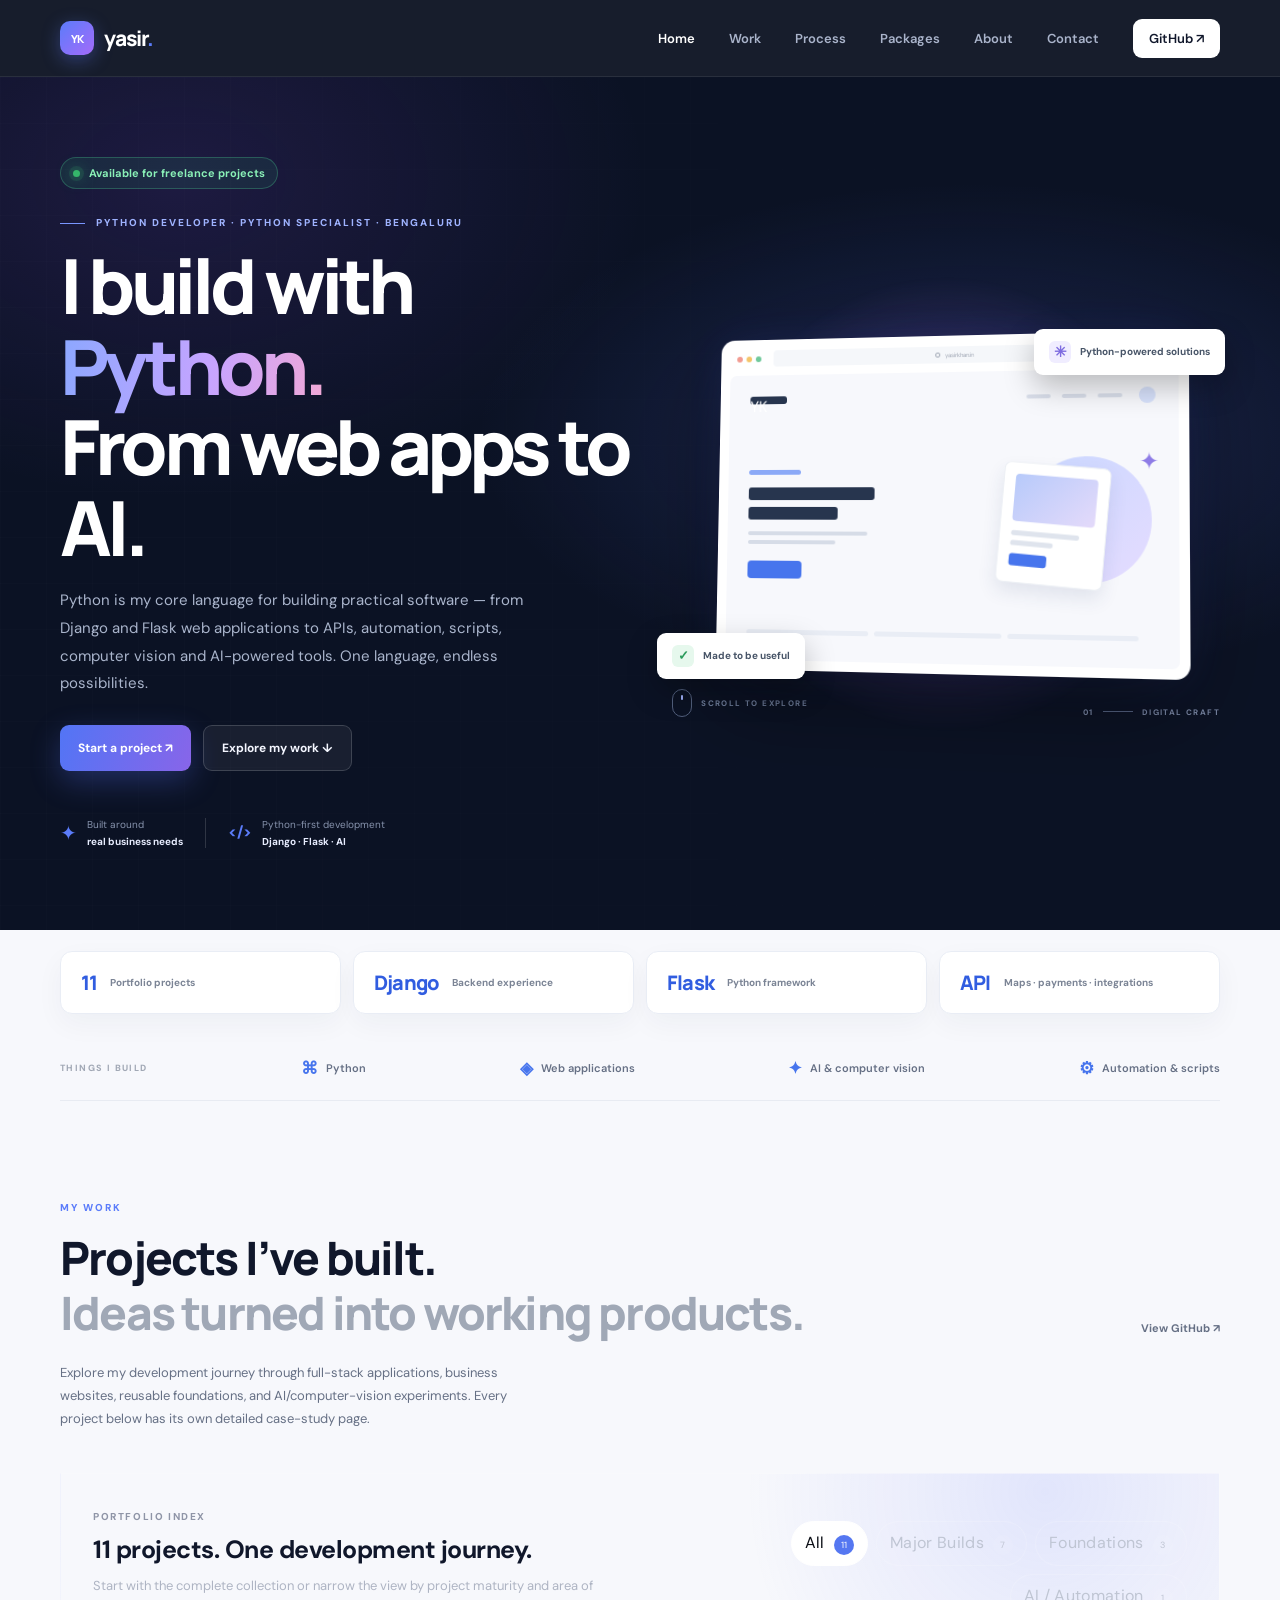
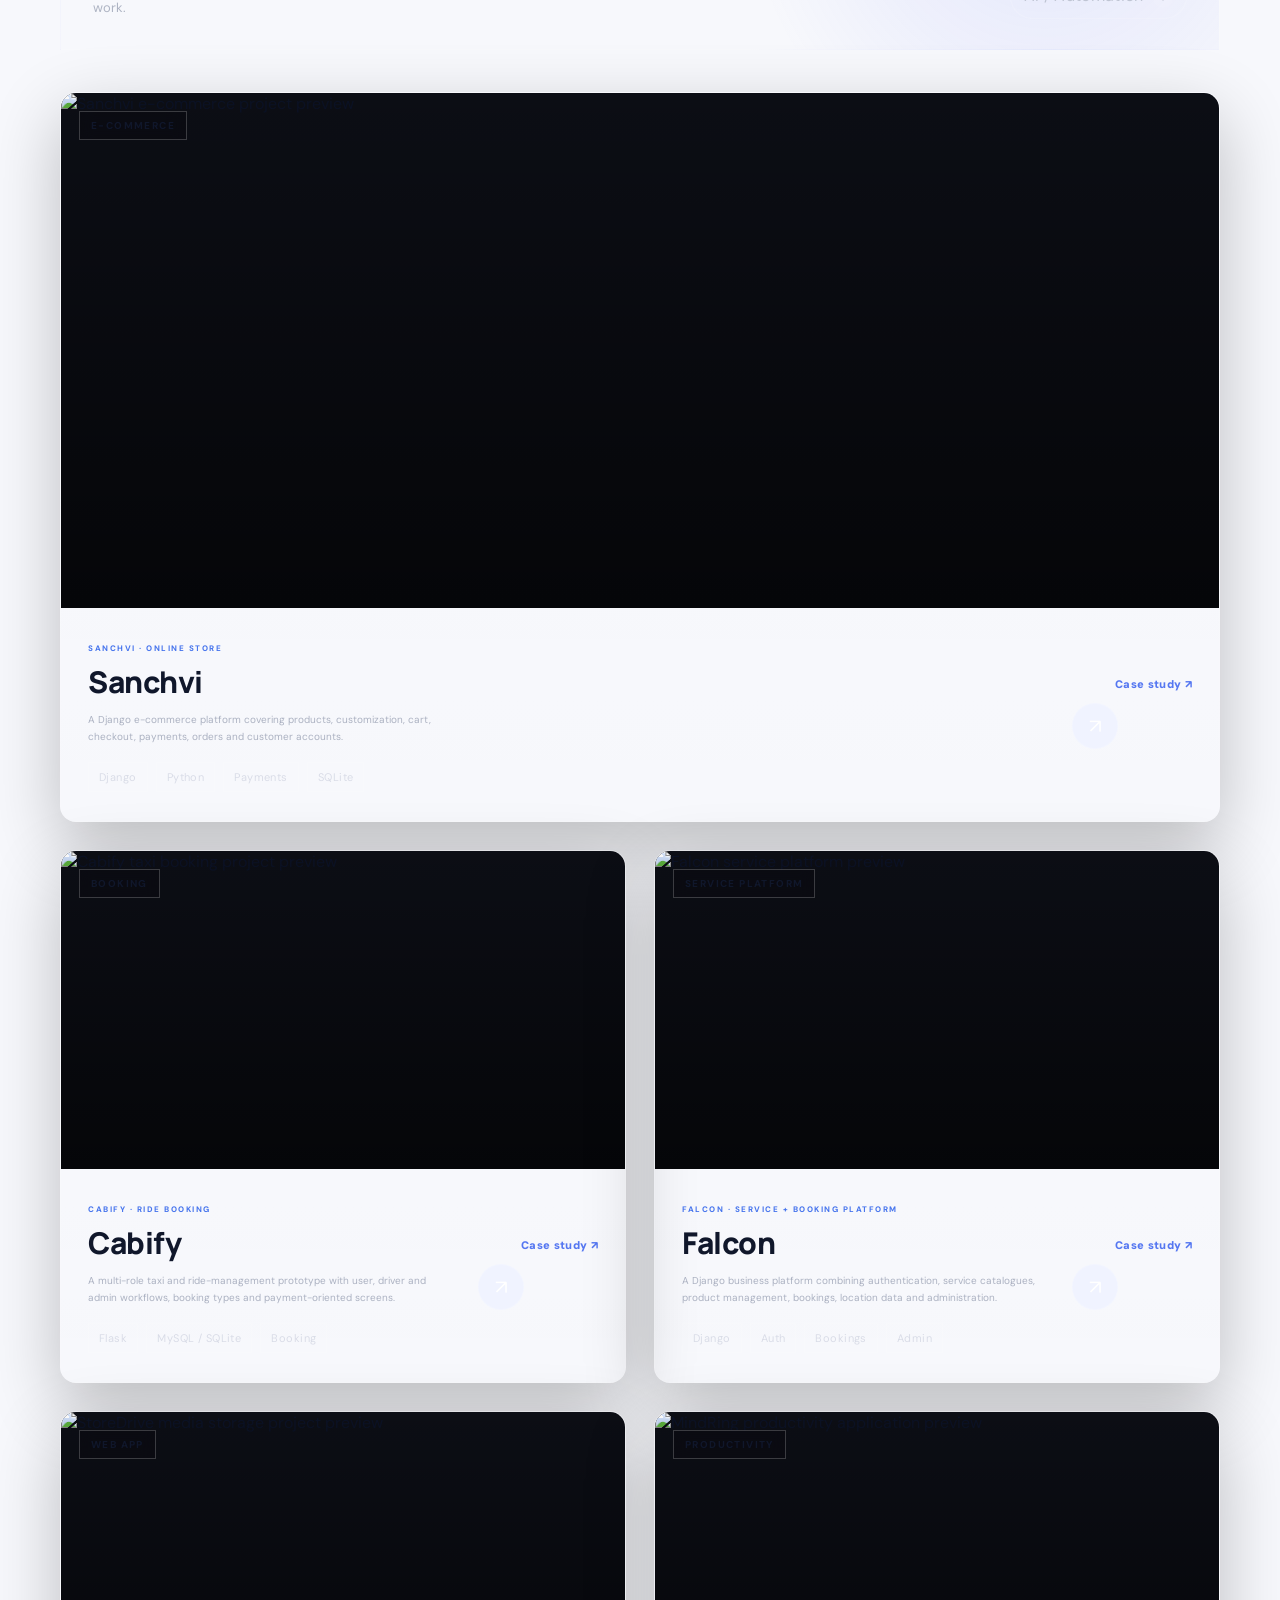
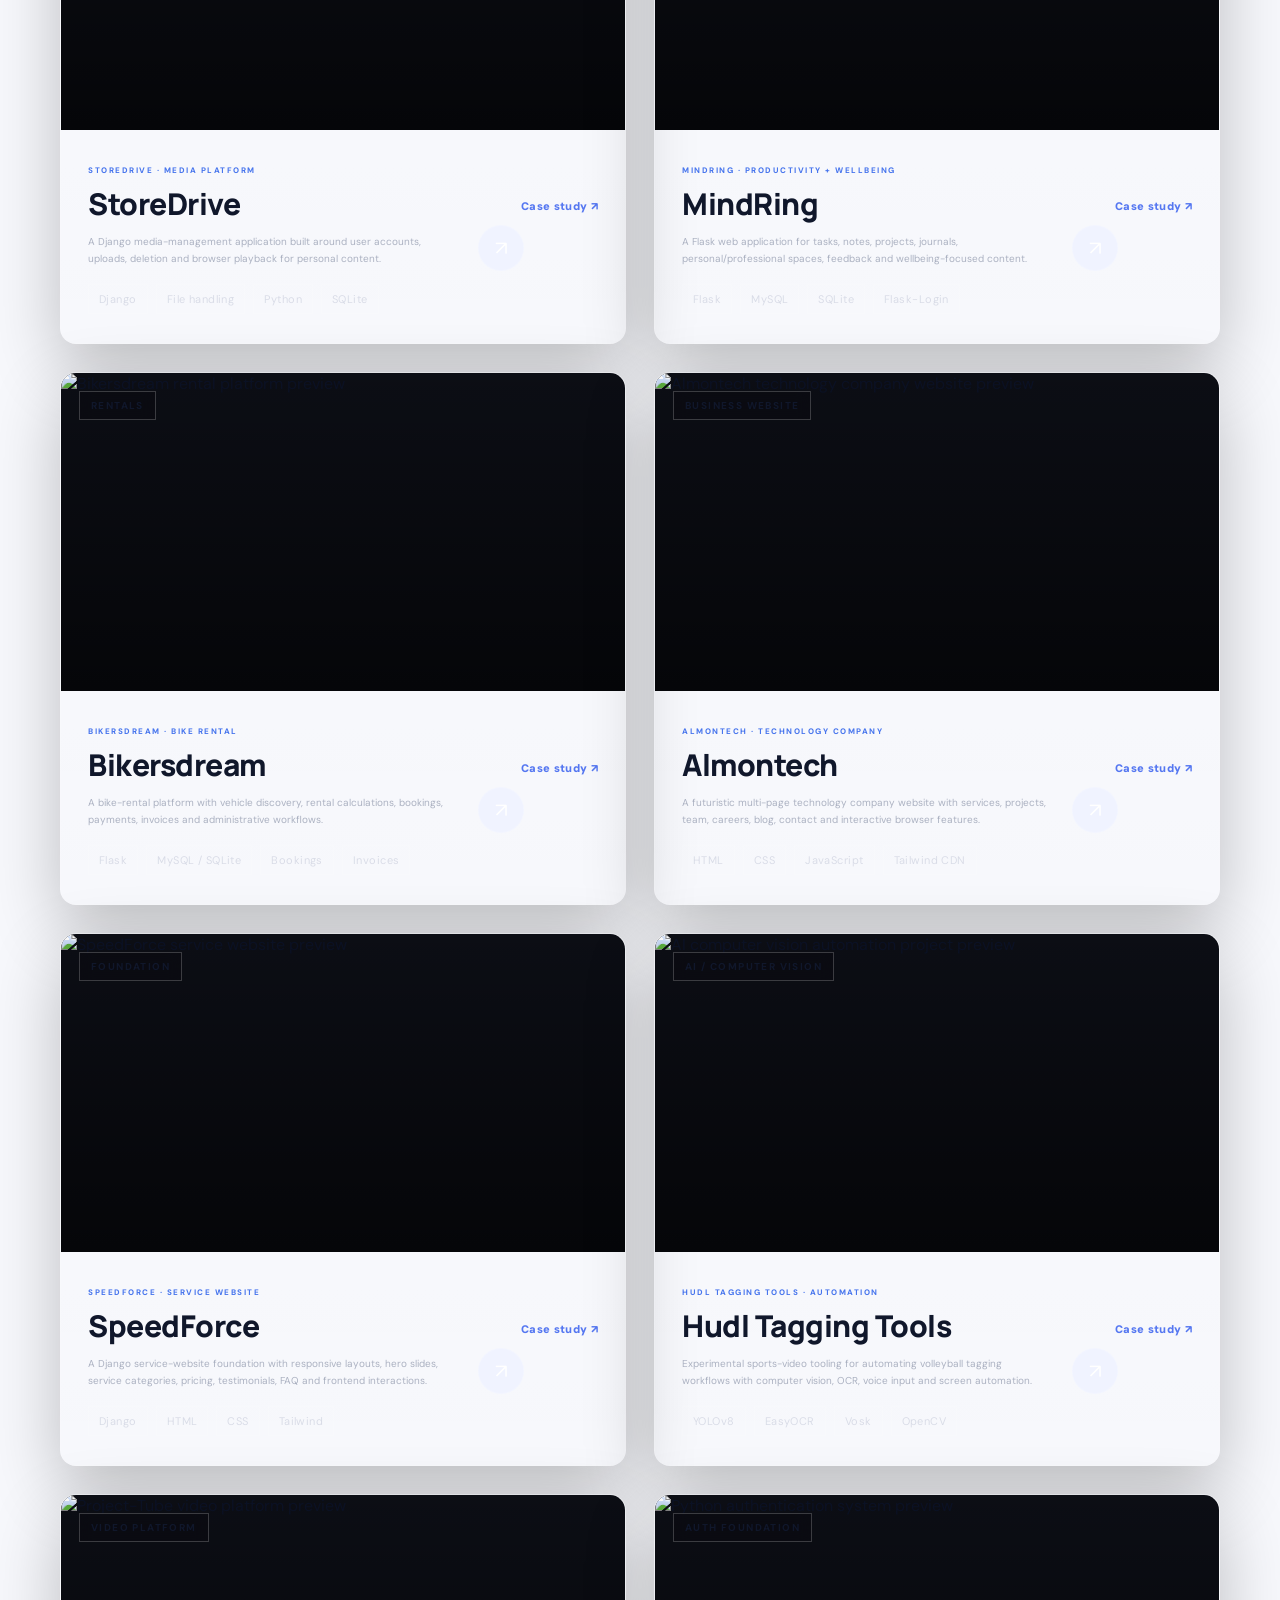
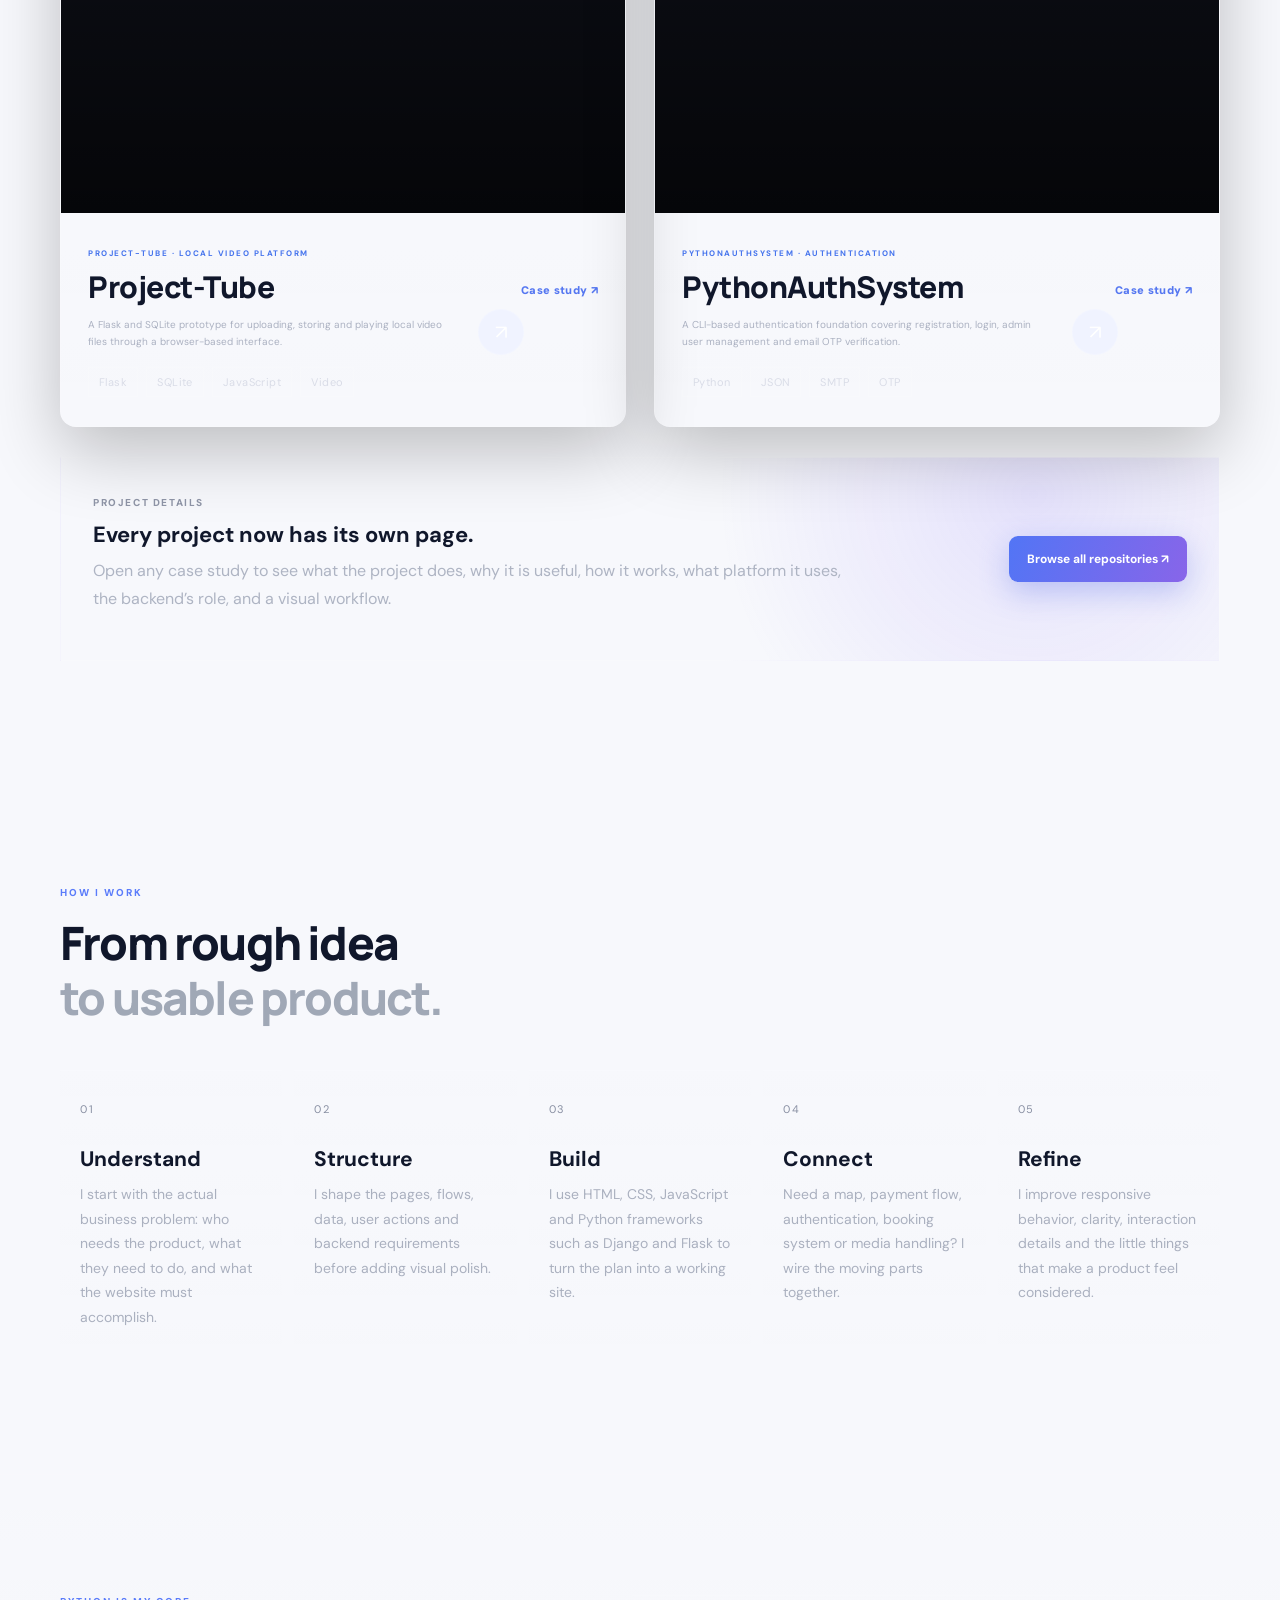
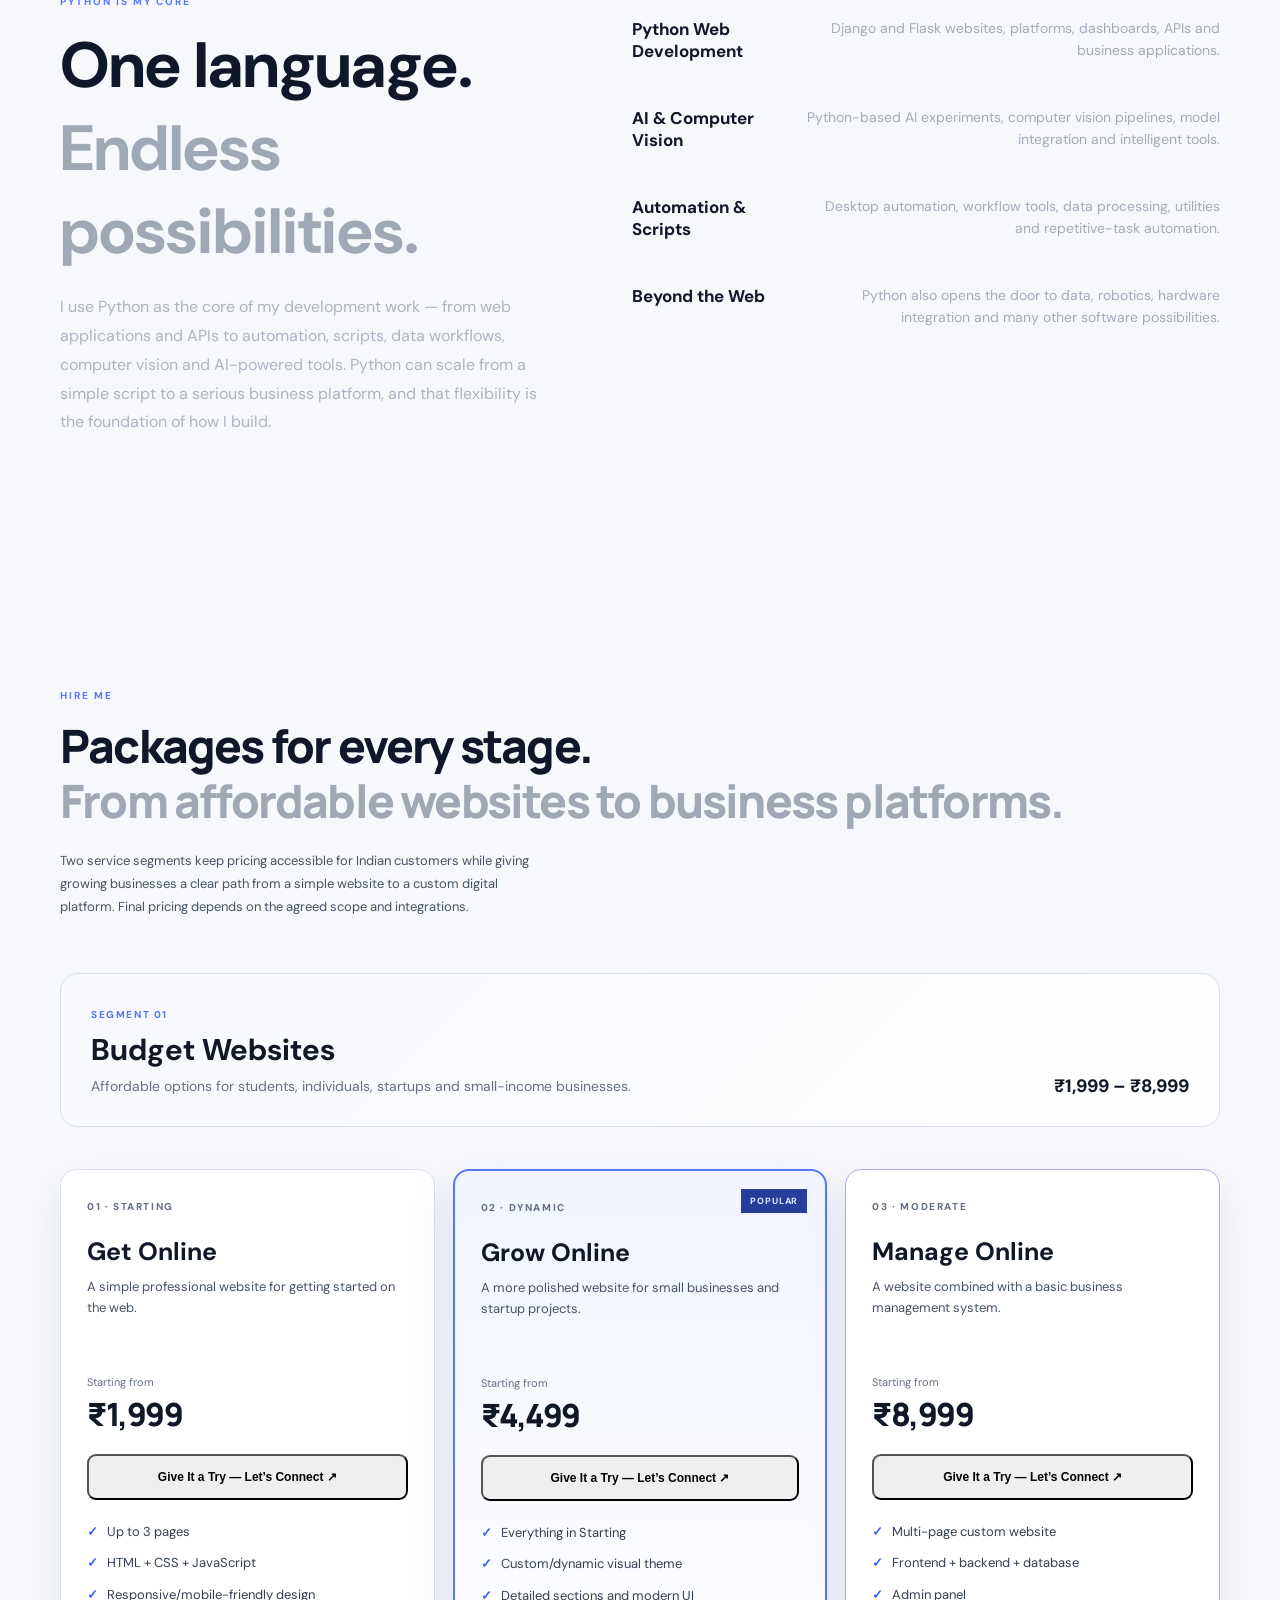
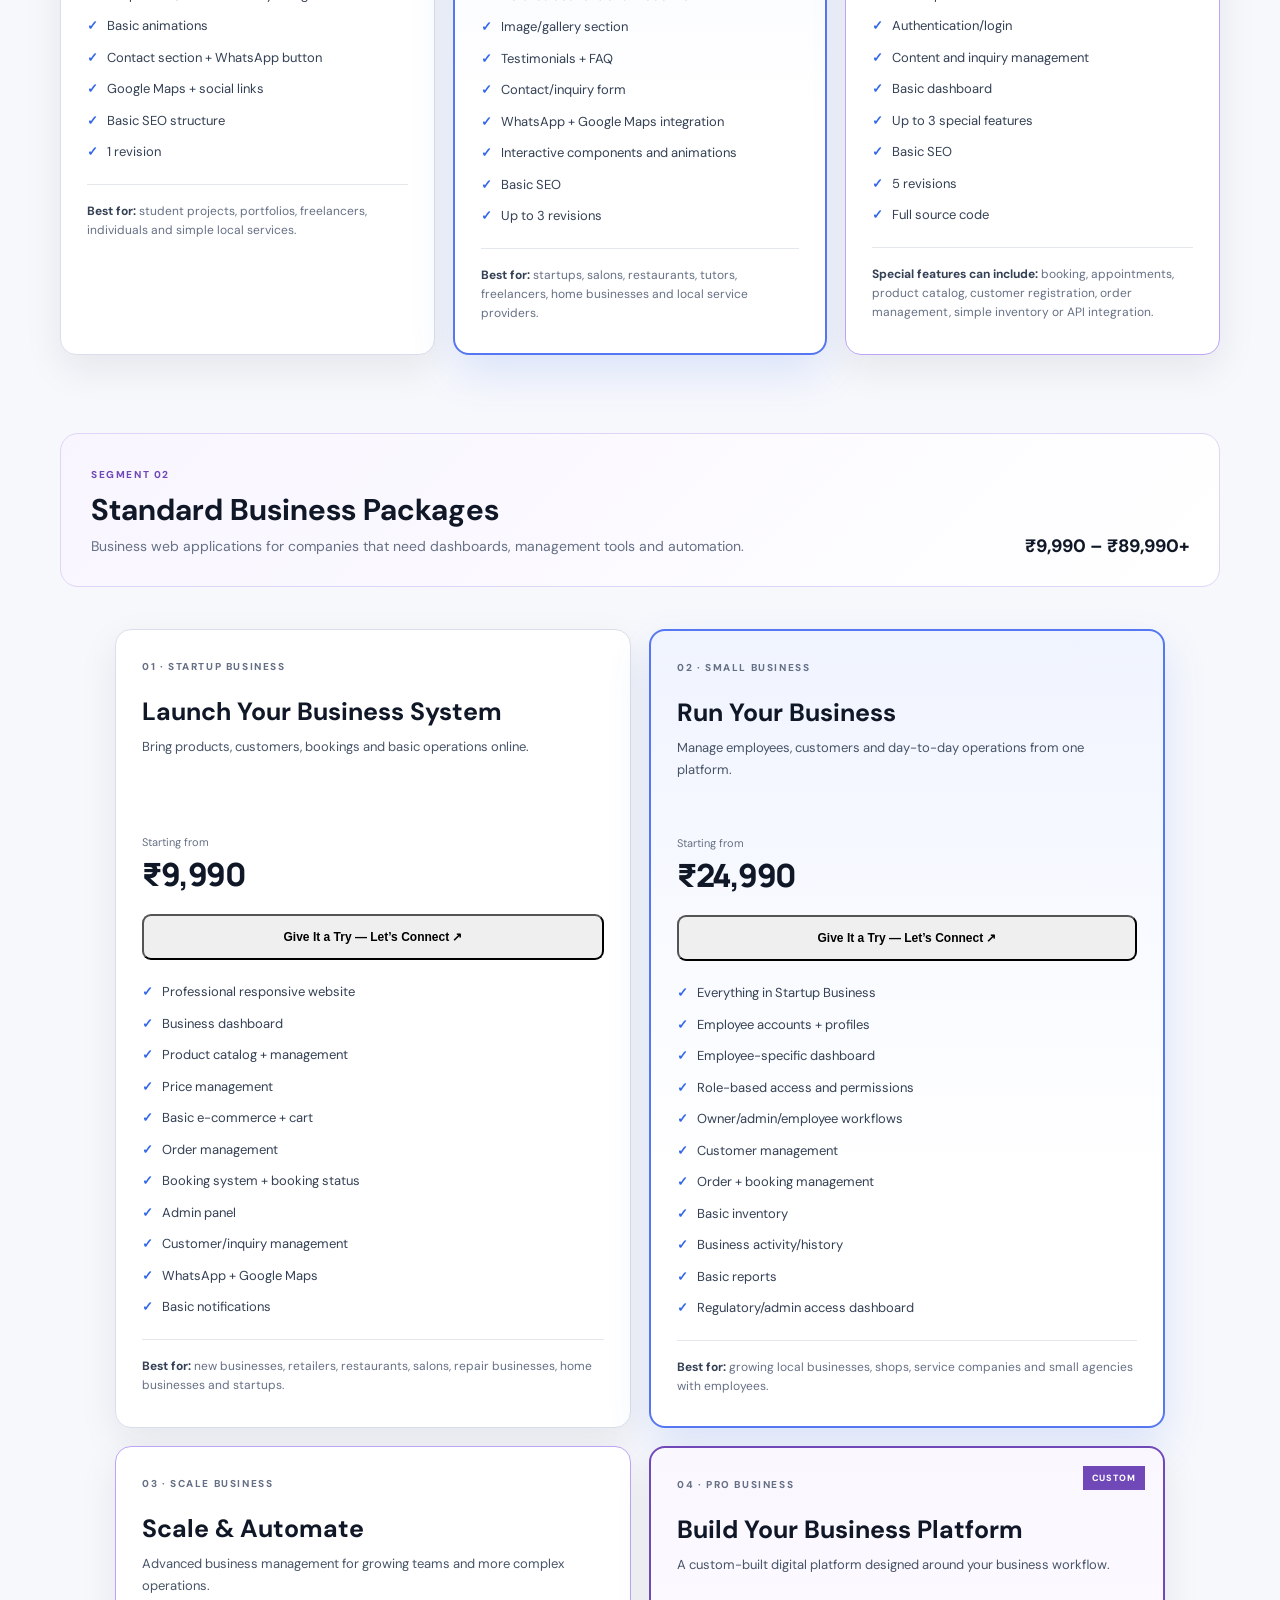
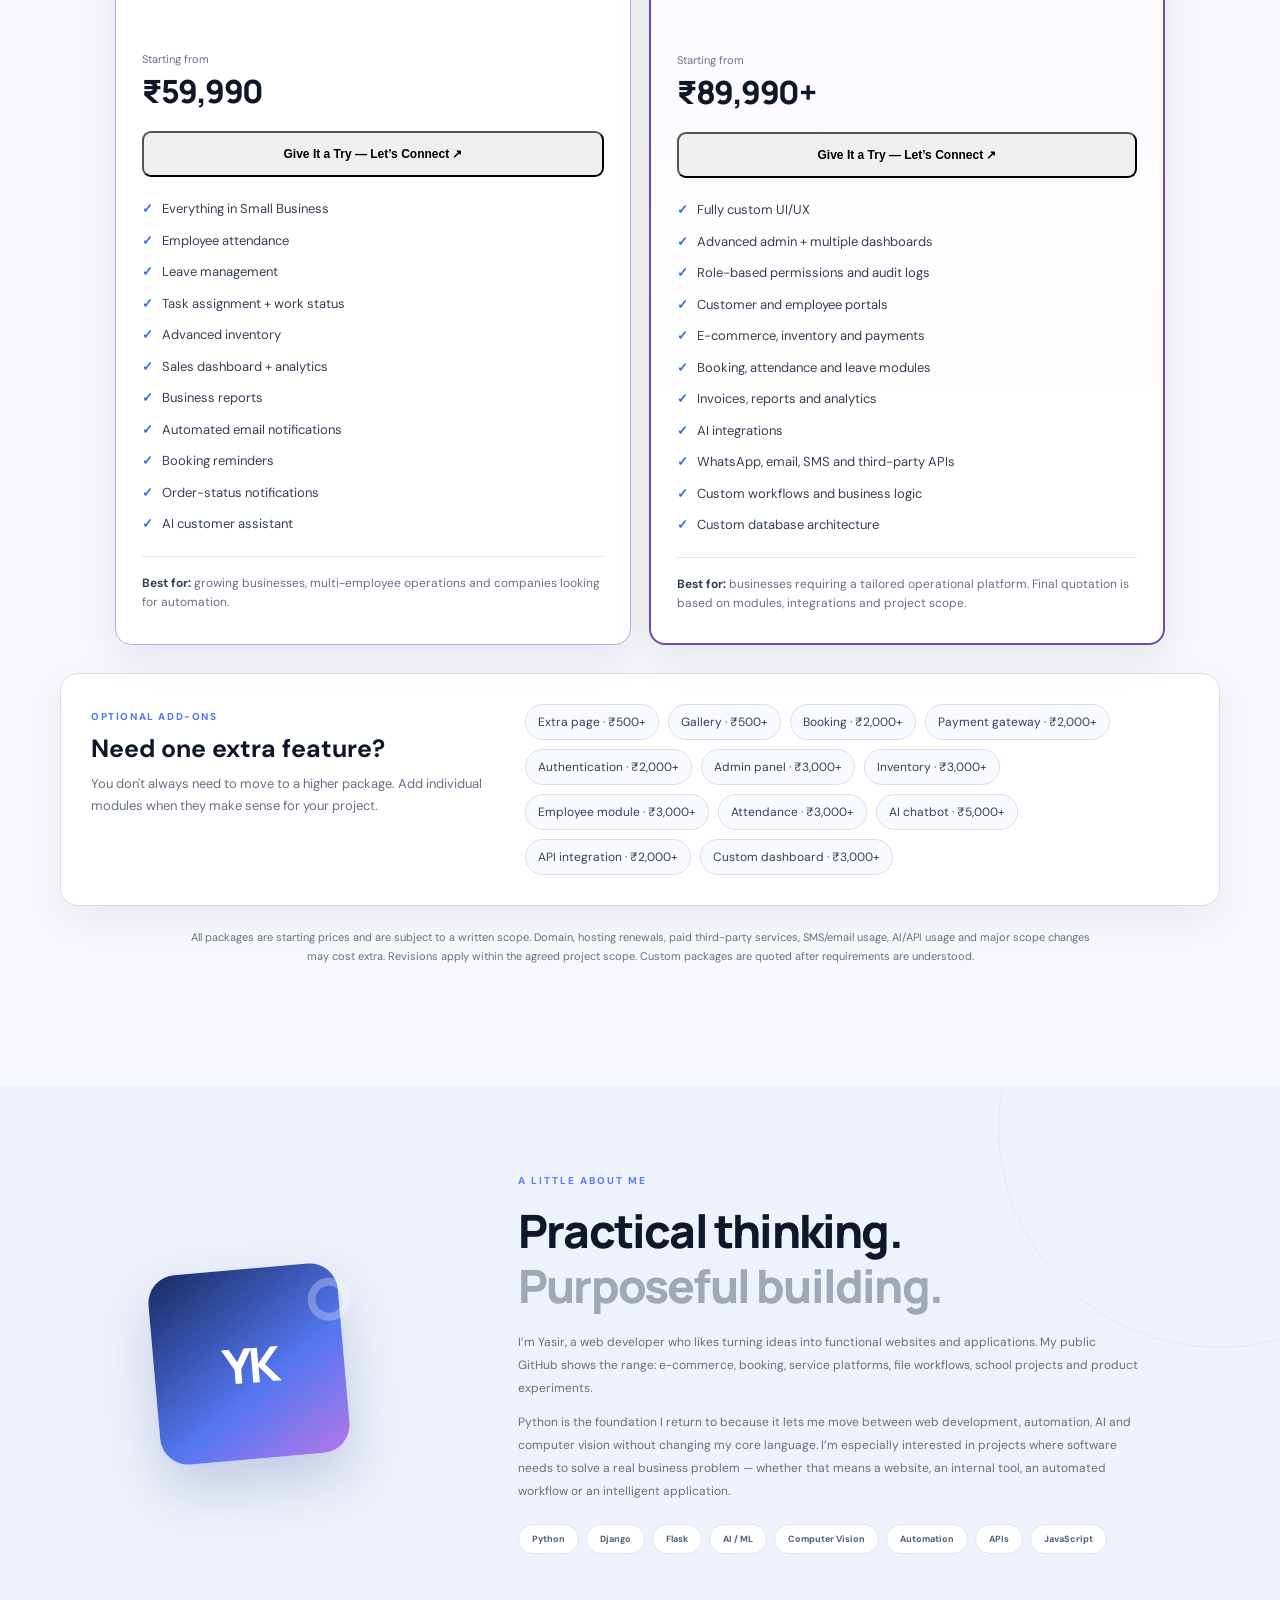
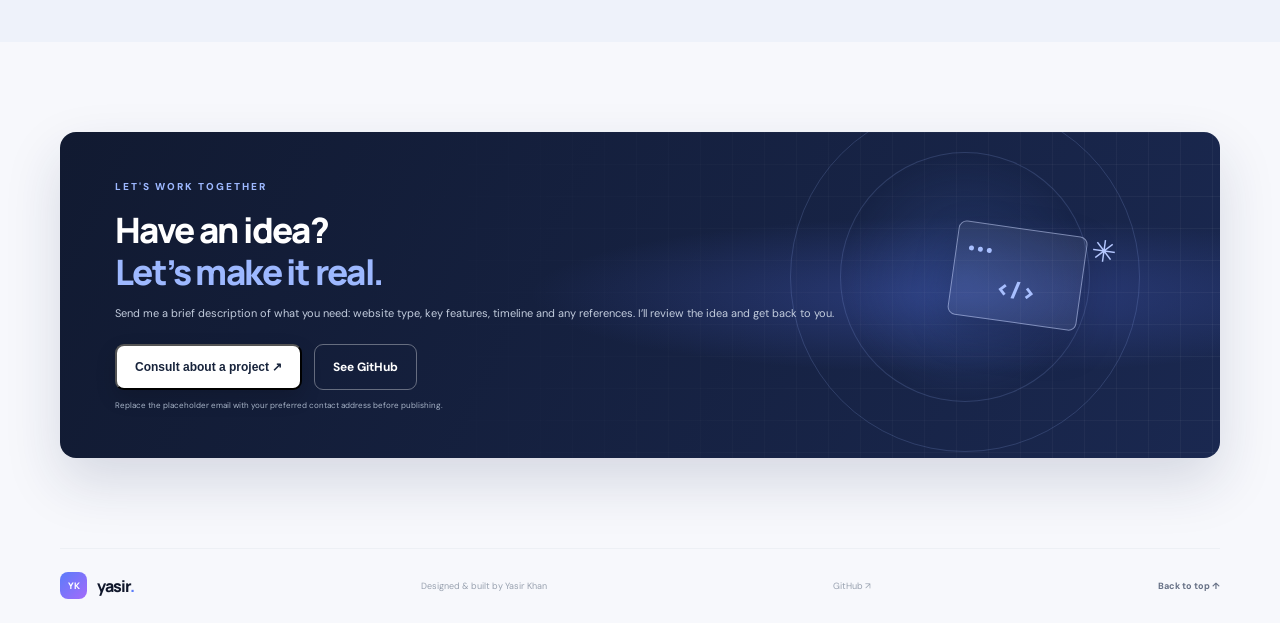
==== commit 6251fda2: "Simplify pricing cards to a single strong CTA" ====
--- a/index.html
+++ b/index.html
@@ -17,7 +17,7 @@
   <meta name="twitter:title" content="Yasir Khan | Python Developer & Python Specialist">
   <meta name="twitter:description" content="Python-focused development across web applications, AI, automation, scripts, APIs and computer vision — powered by Python, Django and Flask.">
   <script type="application/ld+json">
-  {"@context":"https://schema.org","@type":"ProfilePage","name":"Yasir Khan | Freelance Web Developer in Bengaluru","description":"Yasir Khan is a freelance web developer in Bengaluru specializing in Python, Django, Flask, e-commerce websites, booking systems and custom business web applications.","url":"https://yasirkhan.in/","about":{"@type":"Person","name":"Yasir Khan","url":"https://yasirkhan.in/"}}
+  {"@context":"https://schema.org","@type":"ProfilePage","name":"Yasir Khan | Python Developer & Python Specialist in Bengaluru","description":"Yasir Khan is a Python developer and Python specialist in Bengaluru building web applications, AI tools, automation systems, scripts, APIs and computer-vision solutions with Python, Django and Flask.","url":"https://yasirkhan.in/","mainEntity":{"@type":"Person","@id":"https://yasirkhan.in/#person","name":"Yasir Khan","url":"https://yasirkhan.in/","jobTitle":"Python Developer & Web Developer","knowsAbout":["Python","Django","Flask","Web Development","Artificial Intelligence","Machine Learning","Computer Vision","Automation","APIs","Software Development"],"sameAs":["https://github.com/yasirkhan251"]}}
   </script>
   <link rel="icon" type="image/svg+xml" href="favicon.svg" />
   <link rel="shortcut icon" href="favicon.svg" />
@@ -274,7 +274,7 @@
         <article class="pricing-card reveal">
           <p class="pricing-kicker">01 · STARTING</p><h3>Get Online</h3><p class="pricing-description">A simple professional website for getting started on the web.</p>
           <div class="pricing-price"><span>Starting from</span><strong>₹1,999</strong></div>
-          <div class="pricing-actions"><button class="button button-secondary pricing-button consult-button" data-package="Starting" data-price="₹1,999" data-features="Up to 3 pages|HTML + CSS + JavaScript|Responsive/mobile-friendly design|Basic animations|Contact section + WhatsApp button|Google Maps + social links|Basic SEO structure|1 revision">Consult ₹1,999</button><button class="button button-whatsapp pricing-button consult-button" data-channel="whatsapp" data-package="Starting" data-price="₹1,999" data-features="Up to 3 pages|HTML + CSS + JavaScript|Responsive/mobile-friendly design|Basic animations|Contact section + WhatsApp button|Google Maps + social links|Basic SEO structure|1 revision">WhatsApp ↗</button><button class="button button-email pricing-button consult-button" data-channel="email" data-package="Starting" data-price="₹1,999" data-features="Up to 3 pages|HTML + CSS + JavaScript|Responsive/mobile-friendly design|Basic animations|Contact section + WhatsApp button|Google Maps + social links|Basic SEO structure|1 revision">Email ↗</button></div>
+          <div class="pricing-actions"><button class="button pricing-connect-button pricing-button consult-button" data-package="Starting" data-price="₹1,999" data-features="Up to 3 pages|HTML + CSS + JavaScript|Responsive/mobile-friendly design|Basic animations|Contact section + WhatsApp button|Google Maps + social links|Basic SEO structure|1 revision">Give It a Try — Let’s Connect ↗</button></div>
           <ul><li>Up to 3 pages</li><li>HTML + CSS + JavaScript</li><li>Responsive/mobile-friendly design</li><li>Basic animations</li><li>Contact section + WhatsApp button</li><li>Google Maps + social links</li><li>Basic SEO structure</li><li>1 revision</li></ul>
           <p class="best-for"><strong>Best for:</strong> student projects, portfolios, freelancers, individuals and simple local services.</p>
         </article>
@@ -282,7 +282,7 @@
         <article class="pricing-card pricing-featured reveal">
           <div class="pricing-popular">POPULAR</div><p class="pricing-kicker">02 · DYNAMIC</p><h3>Grow Online</h3><p class="pricing-description">A more polished website for small businesses and startup projects.</p>
           <div class="pricing-price"><span>Starting from</span><strong>₹4,499</strong></div>
-          <div class="pricing-actions"><button class="button button-primary pricing-button consult-button" data-package="Dynamic" data-price="₹4,499" data-features="Everything in Starting|Custom/dynamic visual theme|Detailed sections and modern UI|Image/gallery section|Testimonials + FAQ|Contact/inquiry form|WhatsApp + Google Maps integration|Interactive components and animations|Basic SEO|Up to 3 revisions">Consult ₹4,499</button><button class="button button-whatsapp pricing-button consult-button" data-channel="whatsapp" data-package="Dynamic" data-price="₹4,499" data-features="Everything in Starting|Custom/dynamic visual theme|Detailed sections and modern UI|Image/gallery section|Testimonials + FAQ|Contact/inquiry form|WhatsApp + Google Maps integration|Interactive components and animations|Basic SEO|Up to 3 revisions">WhatsApp ↗</button><button class="button button-email pricing-button consult-button" data-channel="email" data-package="Dynamic" data-price="₹4,499" data-features="Everything in Starting|Custom/dynamic visual theme|Detailed sections and modern UI|Image/gallery section|Testimonials + FAQ|Contact/inquiry form|WhatsApp + Google Maps integration|Interactive components and animations|Basic SEO|Up to 3 revisions">Email ↗</button></div>
+          <div class="pricing-actions"><button class="button pricing-connect-button pricing-button consult-button" data-package="Dynamic" data-price="₹4,499" data-features="Everything in Starting|Custom/dynamic visual theme|Detailed sections and modern UI|Image/gallery section|Testimonials + FAQ|Contact/inquiry form|WhatsApp + Google Maps integration|Interactive components and animations|Basic SEO|Up to 3 revisions">Give It a Try — Let’s Connect ↗</button></div>
           <ul><li>Everything in Starting</li><li>Custom/dynamic visual theme</li><li>Detailed sections and modern UI</li><li>Image/gallery section</li><li>Testimonials + FAQ</li><li>Contact/inquiry form</li><li>WhatsApp + Google Maps integration</li><li>Interactive components and animations</li><li>Basic SEO</li><li>Up to 3 revisions</li></ul>
           <p class="best-for"><strong>Best for:</strong> startups, salons, restaurants, tutors, freelancers, home businesses and local service providers.</p>
         </article>
@@ -290,7 +290,7 @@
         <article class="pricing-card pricing-premium reveal">
           <p class="pricing-kicker">03 · MODERATE</p><h3>Manage Online</h3><p class="pricing-description">A website combined with a basic business management system.</p>
           <div class="pricing-price"><span>Starting from</span><strong>₹8,999</strong></div>
-          <div class="pricing-actions"><button class="button button-secondary pricing-button consult-button" data-package="Moderate" data-price="₹8,999" data-features="Multi-page custom website|Frontend + backend + database|Admin panel|Authentication/login|Content and inquiry management|Basic dashboard|Up to 3 special features|Basic SEO|5 revisions|Full source code">Consult ₹8,999</button><button class="button button-whatsapp pricing-button consult-button" data-channel="whatsapp" data-package="Moderate" data-price="₹8,999" data-features="Multi-page custom website|Frontend + backend + database|Admin panel|Authentication/login|Content and inquiry management|Basic dashboard|Up to 3 special features|Basic SEO|5 revisions|Full source code">WhatsApp ↗</button><button class="button button-email pricing-button consult-button" data-channel="email" data-package="Moderate" data-price="₹8,999" data-features="Multi-page custom website|Frontend + backend + database|Admin panel|Authentication/login|Content and inquiry management|Basic dashboard|Up to 3 special features|Basic SEO|5 revisions|Full source code">Email ↗</button></div>
+          <div class="pricing-actions"><button class="button pricing-connect-button pricing-button consult-button" data-package="Moderate" data-price="₹8,999" data-features="Multi-page custom website|Frontend + backend + database|Admin panel|Authentication/login|Content and inquiry management|Basic dashboard|Up to 3 special features|Basic SEO|5 revisions|Full source code">Give It a Try — Let’s Connect ↗</button></div>
           <ul><li>Multi-page custom website</li><li>Frontend + backend + database</li><li>Admin panel</li><li>Authentication/login</li><li>Content and inquiry management</li><li>Basic dashboard</li><li>Up to 3 special features</li><li>Basic SEO</li><li>5 revisions</li><li>Full source code</li></ul>
           <p class="best-for"><strong>Special features can include:</strong> booking, appointments, product catalog, customer registration, order management, simple inventory or API integration.</p>
         </article>
@@ -305,7 +305,7 @@
         <article class="pricing-card reveal">
           <p class="pricing-kicker">01 · STARTUP BUSINESS</p><h3>Launch Your Business System</h3><p class="pricing-description">Bring products, customers, bookings and basic operations online.</p>
           <div class="pricing-price"><span>Starting from</span><strong>₹9,990</strong></div>
-          <div class="pricing-actions"><button class="button button-secondary pricing-button consult-button" data-package="Startup Business" data-price="₹9,990" data-features="Professional responsive website|Business dashboard|Product catalog + management|Price management|Basic e-commerce + cart|Order management|Booking system + booking status|Admin panel|Customer/inquiry management|WhatsApp + Google Maps|Basic notifications">Consult ₹9,990</button><button class="button button-whatsapp pricing-button consult-button" data-channel="whatsapp" data-package="Startup Business" data-price="₹9,990" data-features="Professional responsive website|Business dashboard|Product catalog + management|Price management|Basic e-commerce + cart|Order management|Booking system + booking status|Admin panel|Customer/inquiry management|WhatsApp + Google Maps|Basic notifications">WhatsApp ↗</button><button class="button button-email pricing-button consult-button" data-channel="email" data-package="Startup Business" data-price="₹9,990" data-features="Professional responsive website|Business dashboard|Product catalog + management|Price management|Basic e-commerce + cart|Order management|Booking system + booking status|Admin panel|Customer/inquiry management|WhatsApp + Google Maps|Basic notifications">Email ↗</button></div>
+          <div class="pricing-actions"><button class="button pricing-connect-button pricing-button consult-button" data-package="Startup Business" data-price="₹9,990" data-features="Professional responsive website|Business dashboard|Product catalog + management|Price management|Basic e-commerce + cart|Order management|Booking system + booking status|Admin panel|Customer/inquiry management|WhatsApp + Google Maps|Basic notifications">Give It a Try — Let’s Connect ↗</button></div>
           <ul><li>Professional responsive website</li><li>Business dashboard</li><li>Product catalog + management</li><li>Price management</li><li>Basic e-commerce + cart</li><li>Order management</li><li>Booking system + booking status</li><li>Admin panel</li><li>Customer/inquiry management</li><li>WhatsApp + Google Maps</li><li>Basic notifications</li></ul>
           <p class="best-for"><strong>Best for:</strong> new businesses, retailers, restaurants, salons, repair businesses, home businesses and startups.</p>
         </article>
@@ -313,7 +313,7 @@
         <article class="pricing-card pricing-featured reveal">
           <p class="pricing-kicker">02 · SMALL BUSINESS</p><h3>Run Your Business</h3><p class="pricing-description">Manage employees, customers and day-to-day operations from one platform.</p>
           <div class="pricing-price"><span>Starting from</span><strong>₹24,990</strong></div>
-          <div class="pricing-actions"><button class="button button-primary pricing-button consult-button" data-package="Small Business" data-price="₹24,990" data-features="Everything in Startup Business|Employee accounts + profiles|Employee-specific dashboard|Role-based access and permissions|Owner/admin/employee workflows|Customer management|Order + booking management|Basic inventory|Business activity/history|Basic reports|Regulatory/admin access dashboard">Consult ₹24,990</button><button class="button button-whatsapp pricing-button consult-button" data-channel="whatsapp" data-package="Small Business" data-price="₹24,990" data-features="Everything in Startup Business|Employee accounts + profiles|Employee-specific dashboard|Role-based access and permissions|Owner/admin/employee workflows|Customer management|Order + booking management|Basic inventory|Business activity/history|Basic reports|Regulatory/admin access dashboard">WhatsApp ↗</button><button class="button button-email pricing-button consult-button" data-channel="email" data-package="Small Business" data-price="₹24,990" data-features="Everything in Startup Business|Employee accounts + profiles|Employee-specific dashboard|Role-based access and permissions|Owner/admin/employee workflows|Customer management|Order + booking management|Basic inventory|Business activity/history|Basic reports|Regulatory/admin access dashboard">Email ↗</button></div>
+          <div class="pricing-actions"><button class="button pricing-connect-button pricing-button consult-button" data-package="Small Business" data-price="₹24,990" data-features="Everything in Startup Business|Employee accounts + profiles|Employee-specific dashboard|Role-based access and permissions|Owner/admin/employee workflows|Customer management|Order + booking management|Basic inventory|Business activity/history|Basic reports|Regulatory/admin access dashboard">Give It a Try — Let’s Connect ↗</button></div>
           <ul><li>Everything in Startup Business</li><li>Employee accounts + profiles</li><li>Employee-specific dashboard</li><li>Role-based access and permissions</li><li>Owner/admin/employee workflows</li><li>Customer management</li><li>Order + booking management</li><li>Basic inventory</li><li>Business activity/history</li><li>Basic reports</li><li>Regulatory/admin access dashboard</li></ul>
           <p class="best-for"><strong>Best for:</strong> growing local businesses, shops, service companies and small agencies with employees.</p>
         </article>
@@ -321,7 +321,7 @@
         <article class="pricing-card pricing-premium reveal">
           <p class="pricing-kicker">03 · SCALE BUSINESS</p><h3>Scale & Automate</h3><p class="pricing-description">Advanced business management for growing teams and more complex operations.</p>
           <div class="pricing-price"><span>Starting from</span><strong>₹59,990</strong></div>
-          <div class="pricing-actions"><button class="button button-secondary pricing-button consult-button" data-package="Scale Business" data-price="₹59,990" data-features="Everything in Small Business|Employee attendance|Leave management|Task assignment + work status|Advanced inventory|Sales dashboard + analytics|Business reports|Automated email notifications|Booking reminders|Order-status notifications|AI customer assistant">Consult ₹59,990</button><button class="button button-whatsapp pricing-button consult-button" data-channel="whatsapp" data-package="Scale Business" data-price="₹59,990" data-features="Everything in Small Business|Employee attendance|Leave management|Task assignment + work status|Advanced inventory|Sales dashboard + analytics|Business reports|Automated email notifications|Booking reminders|Order-status notifications|AI customer assistant">WhatsApp ↗</button><button class="button button-email pricing-button consult-button" data-channel="email" data-package="Scale Business" data-price="₹59,990" data-features="Everything in Small Business|Employee attendance|Leave management|Task assignment + work status|Advanced inventory|Sales dashboard + analytics|Business reports|Automated email notifications|Booking reminders|Order-status notifications|AI customer assistant">Email ↗</button></div>
+          <div class="pricing-actions"><button class="button pricing-connect-button pricing-button consult-button" data-package="Scale Business" data-price="₹59,990" data-features="Everything in Small Business|Employee attendance|Leave management|Task assignment + work status|Advanced inventory|Sales dashboard + analytics|Business reports|Automated email notifications|Booking reminders|Order-status notifications|AI customer assistant">Give It a Try — Let’s Connect ↗</button></div>
           <ul><li>Everything in Small Business</li><li>Employee attendance</li><li>Leave management</li><li>Task assignment + work status</li><li>Advanced inventory</li><li>Sales dashboard + analytics</li><li>Business reports</li><li>Automated email notifications</li><li>Booking reminders</li><li>Order-status notifications</li><li>AI customer assistant</li></ul>
           <p class="best-for"><strong>Best for:</strong> growing businesses, multi-employee operations and companies looking for automation.</p>
         </article>
@@ -329,7 +329,7 @@
         <article class="pricing-card pricing-custom reveal">
           <div class="pricing-popular custom-label">CUSTOM</div><p class="pricing-kicker">04 · PRO BUSINESS</p><h3>Build Your Business Platform</h3><p class="pricing-description">A custom-built digital platform designed around your business workflow.</p>
           <div class="pricing-price"><span>Starting from</span><strong>₹89,990+</strong></div>
-          <div class="pricing-actions"><button class="button button-primary pricing-button consult-button" data-package="Pro Business" data-price="₹89,990+" data-features="Fully custom UI/UX|Advanced admin + multiple dashboards|Role-based permissions and audit logs|Customer and employee portals|E-commerce, inventory and payments|Booking, attendance and leave modules|Invoices, reports and analytics|AI integrations|WhatsApp, email, SMS and third-party APIs|Custom workflows and business logic|Custom database architecture">Request a Quote</button><button class="button button-whatsapp pricing-button consult-button" data-channel="whatsapp" data-package="Pro Business" data-price="₹89,990+" data-features="Fully custom UI/UX|Advanced admin + multiple dashboards|Role-based permissions and audit logs|Customer and employee portals|E-commerce, inventory and payments|Booking, attendance and leave modules|Invoices, reports and analytics|AI integrations|WhatsApp, email, SMS and third-party APIs|Custom workflows and business logic|Custom database architecture">WhatsApp ↗</button><button class="button button-email pricing-button consult-button" data-channel="email" data-package="Pro Business" data-price="₹89,990+" data-features="Fully custom UI/UX|Advanced admin + multiple dashboards|Role-based permissions and audit logs|Customer and employee portals|E-commerce, inventory and payments|Booking, attendance and leave modules|Invoices, reports and analytics|AI integrations|WhatsApp, email, SMS and third-party APIs|Custom workflows and business logic|Custom database architecture">Email ↗</button></div>
+          <div class="pricing-actions"><button class="button pricing-connect-button pricing-button consult-button" data-package="Pro Business" data-price="₹89,990+" data-features="Fully custom UI/UX|Advanced admin + multiple dashboards|Role-based permissions and audit logs|Customer and employee portals|E-commerce, inventory and payments|Booking, attendance and leave modules|Invoices, reports and analytics|AI integrations|WhatsApp, email, SMS and third-party APIs|Custom workflows and business logic|Custom database architecture">Give It a Try — Let’s Connect ↗</button></div>
           <ul><li>Fully custom UI/UX</li><li>Advanced admin + multiple dashboards</li><li>Role-based permissions and audit logs</li><li>Customer and employee portals</li><li>E-commerce, inventory and payments</li><li>Booking, attendance and leave modules</li><li>Invoices, reports and analytics</li><li>AI integrations</li><li>WhatsApp, email, SMS and third-party APIs</li><li>Custom workflows and business logic</li><li>Custom database architecture</li></ul>
           <p class="best-for"><strong>Best for:</strong> businesses requiring a tailored operational platform. Final quotation is based on modules, integrations and project scope.</p>
         </article>
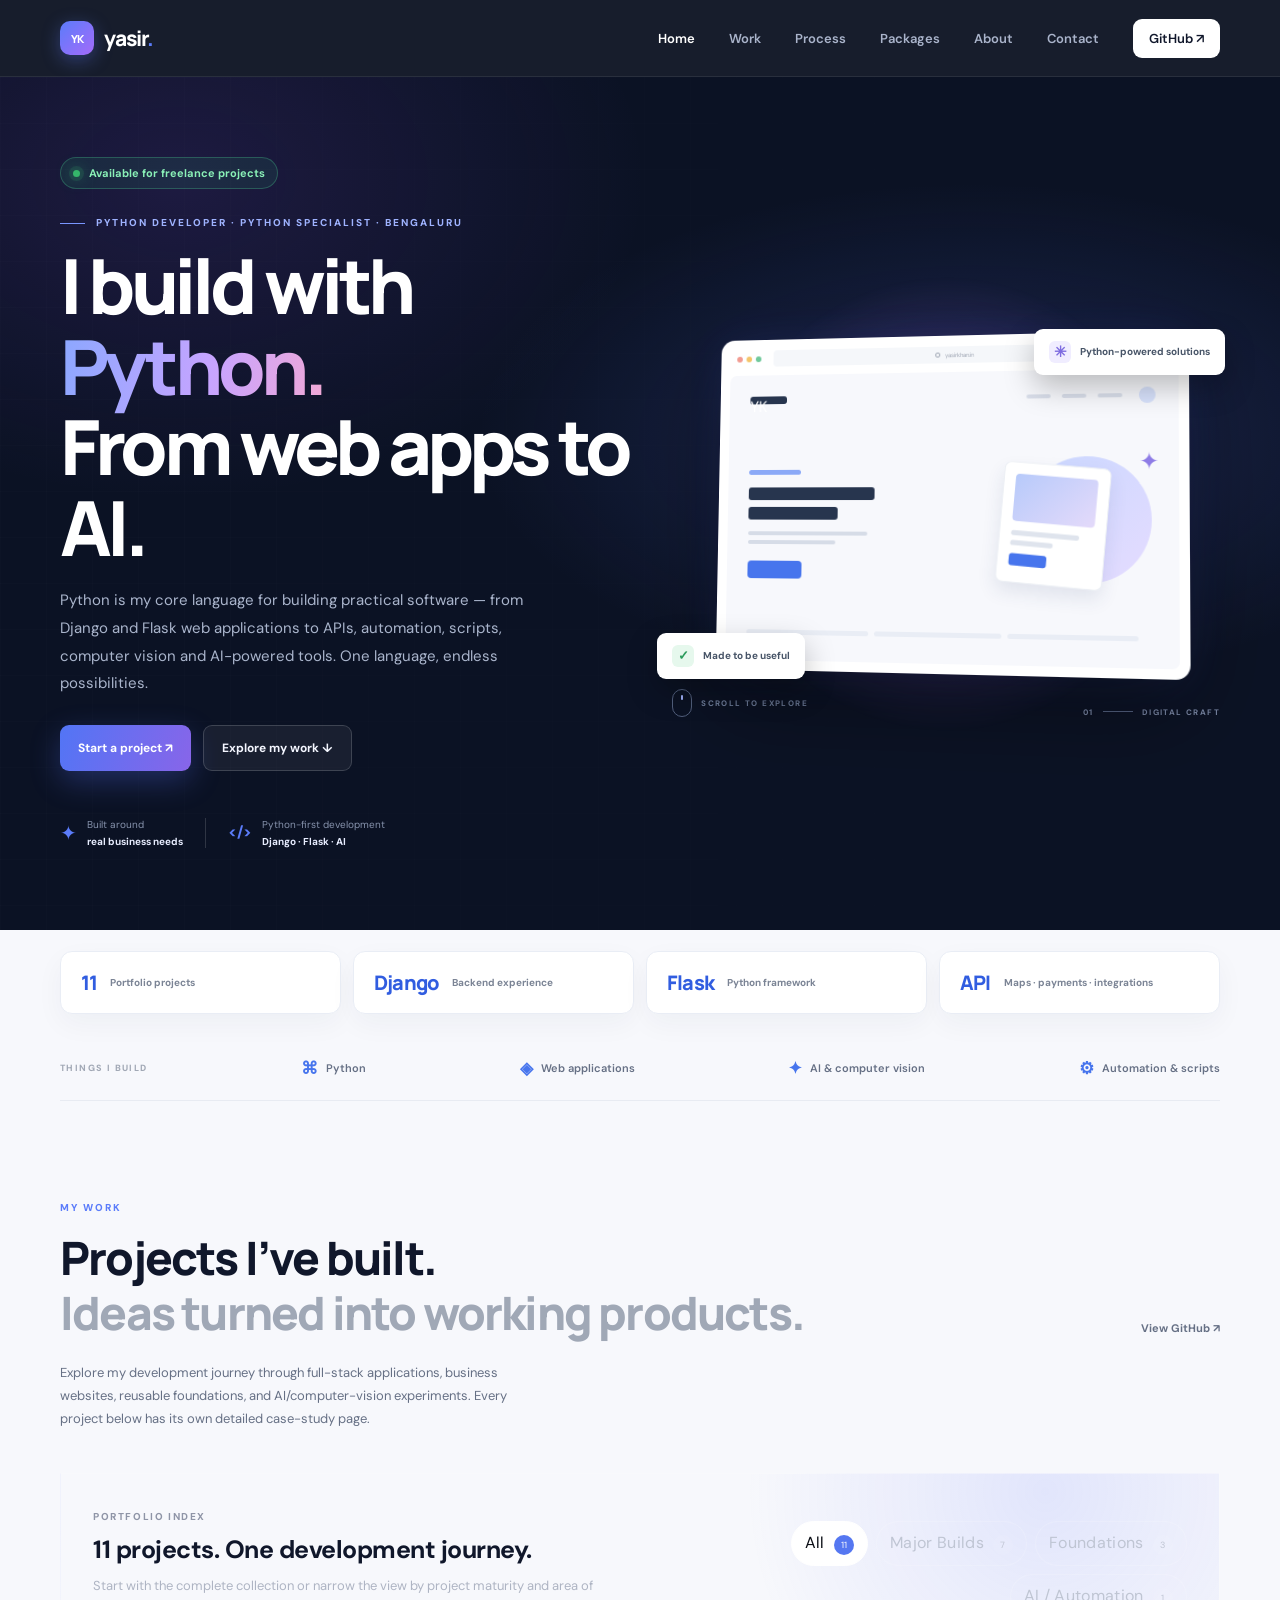
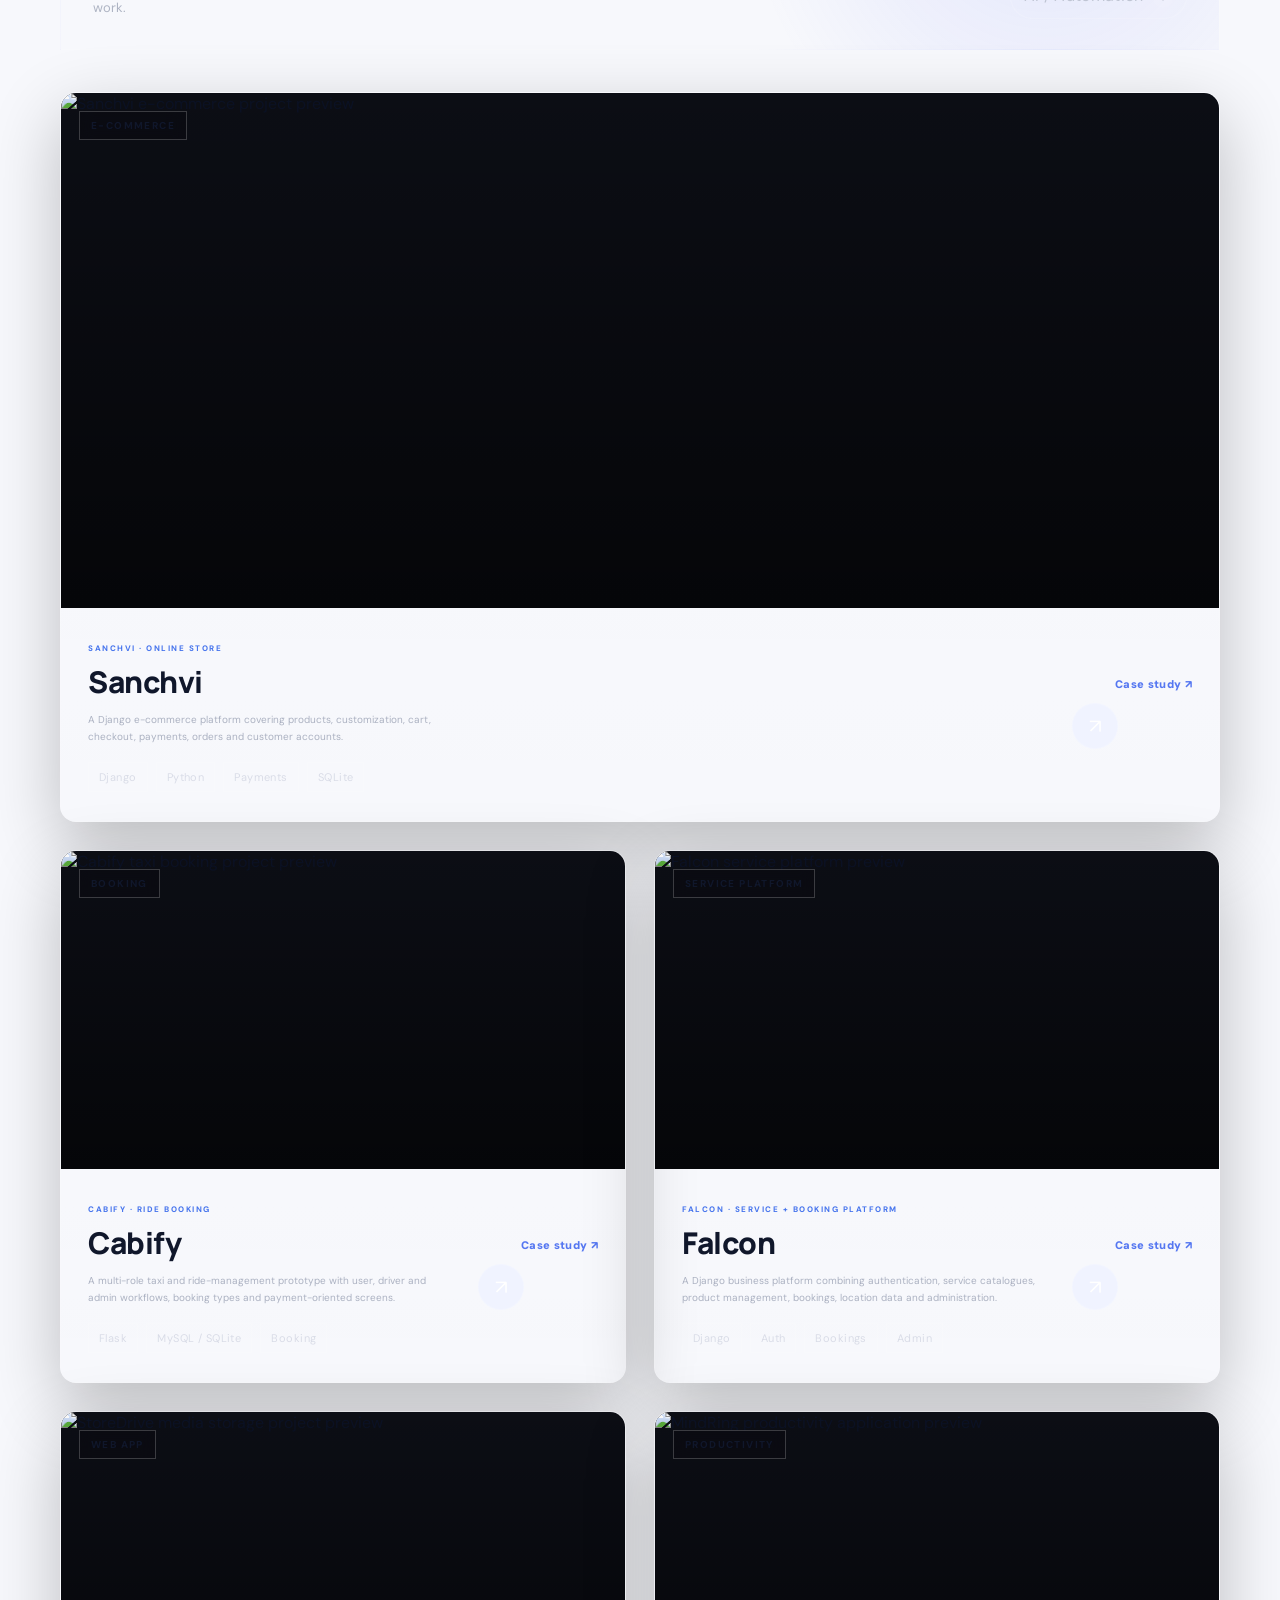
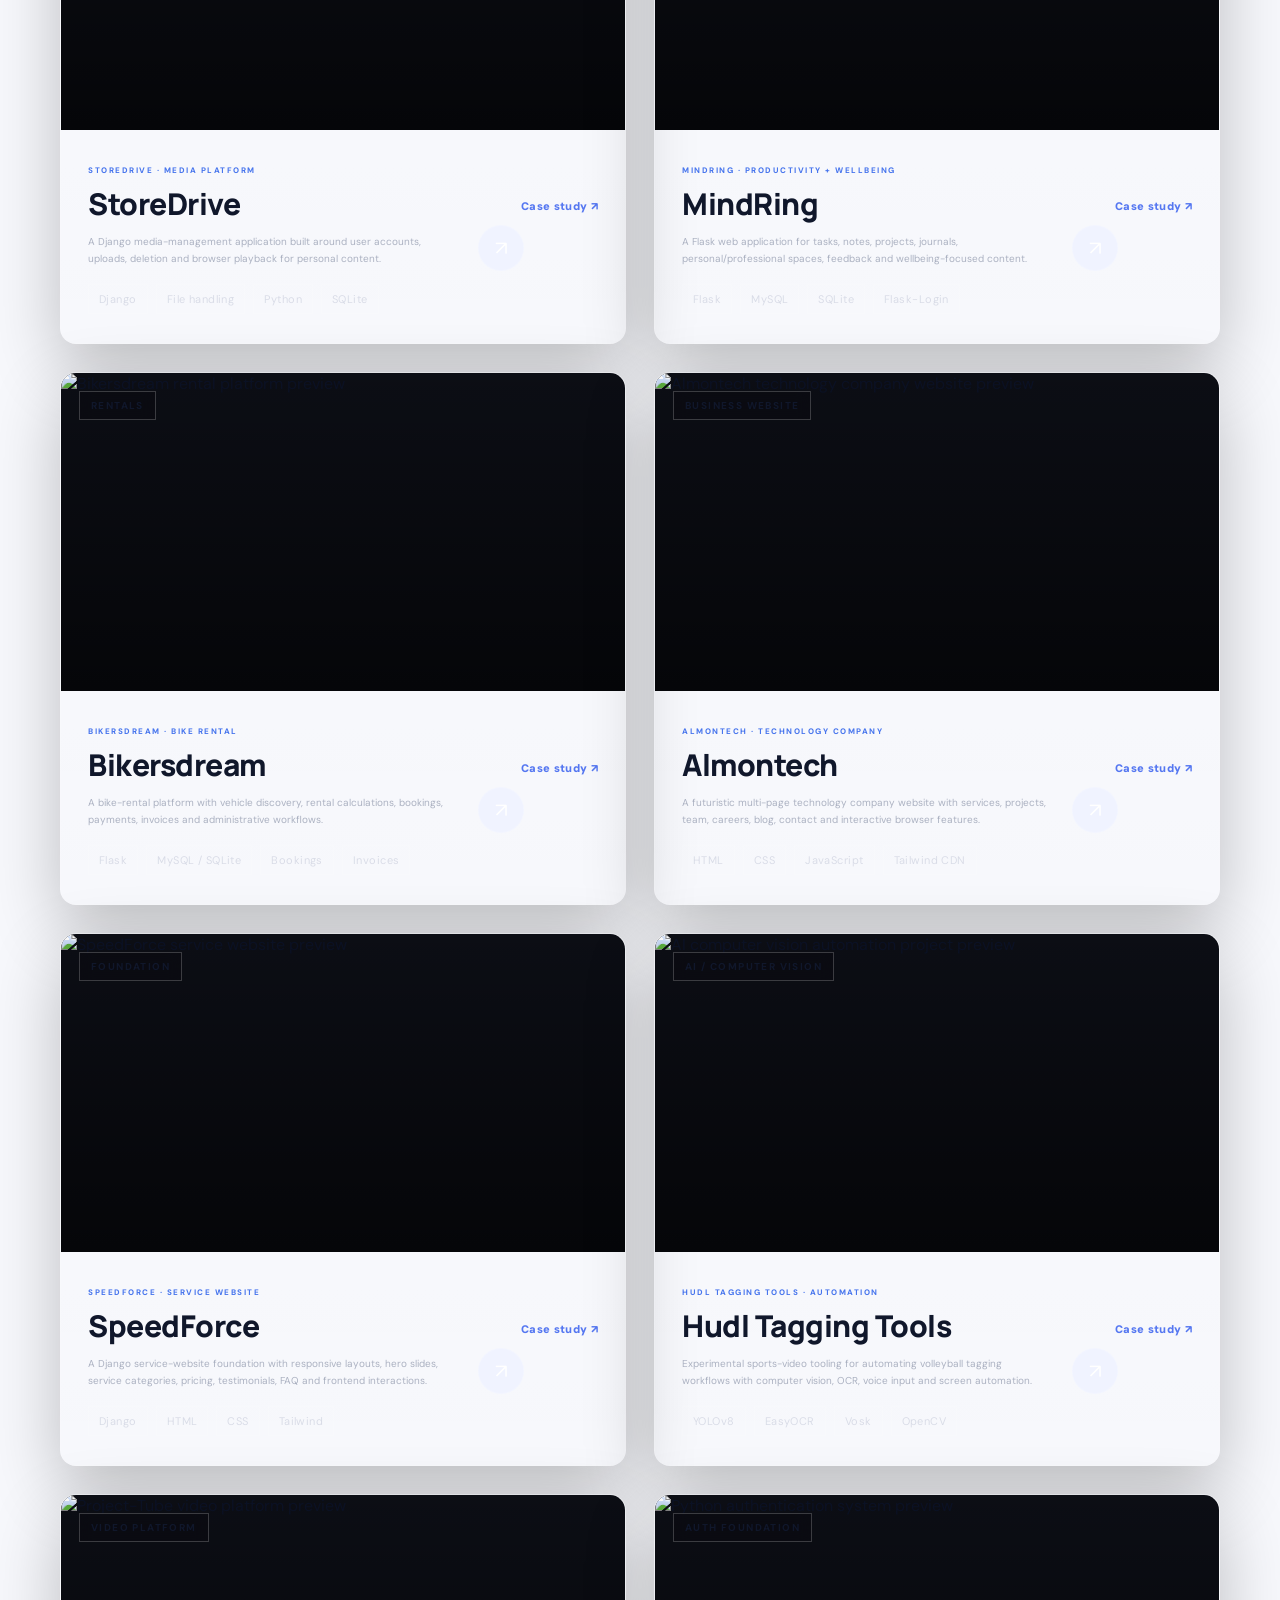
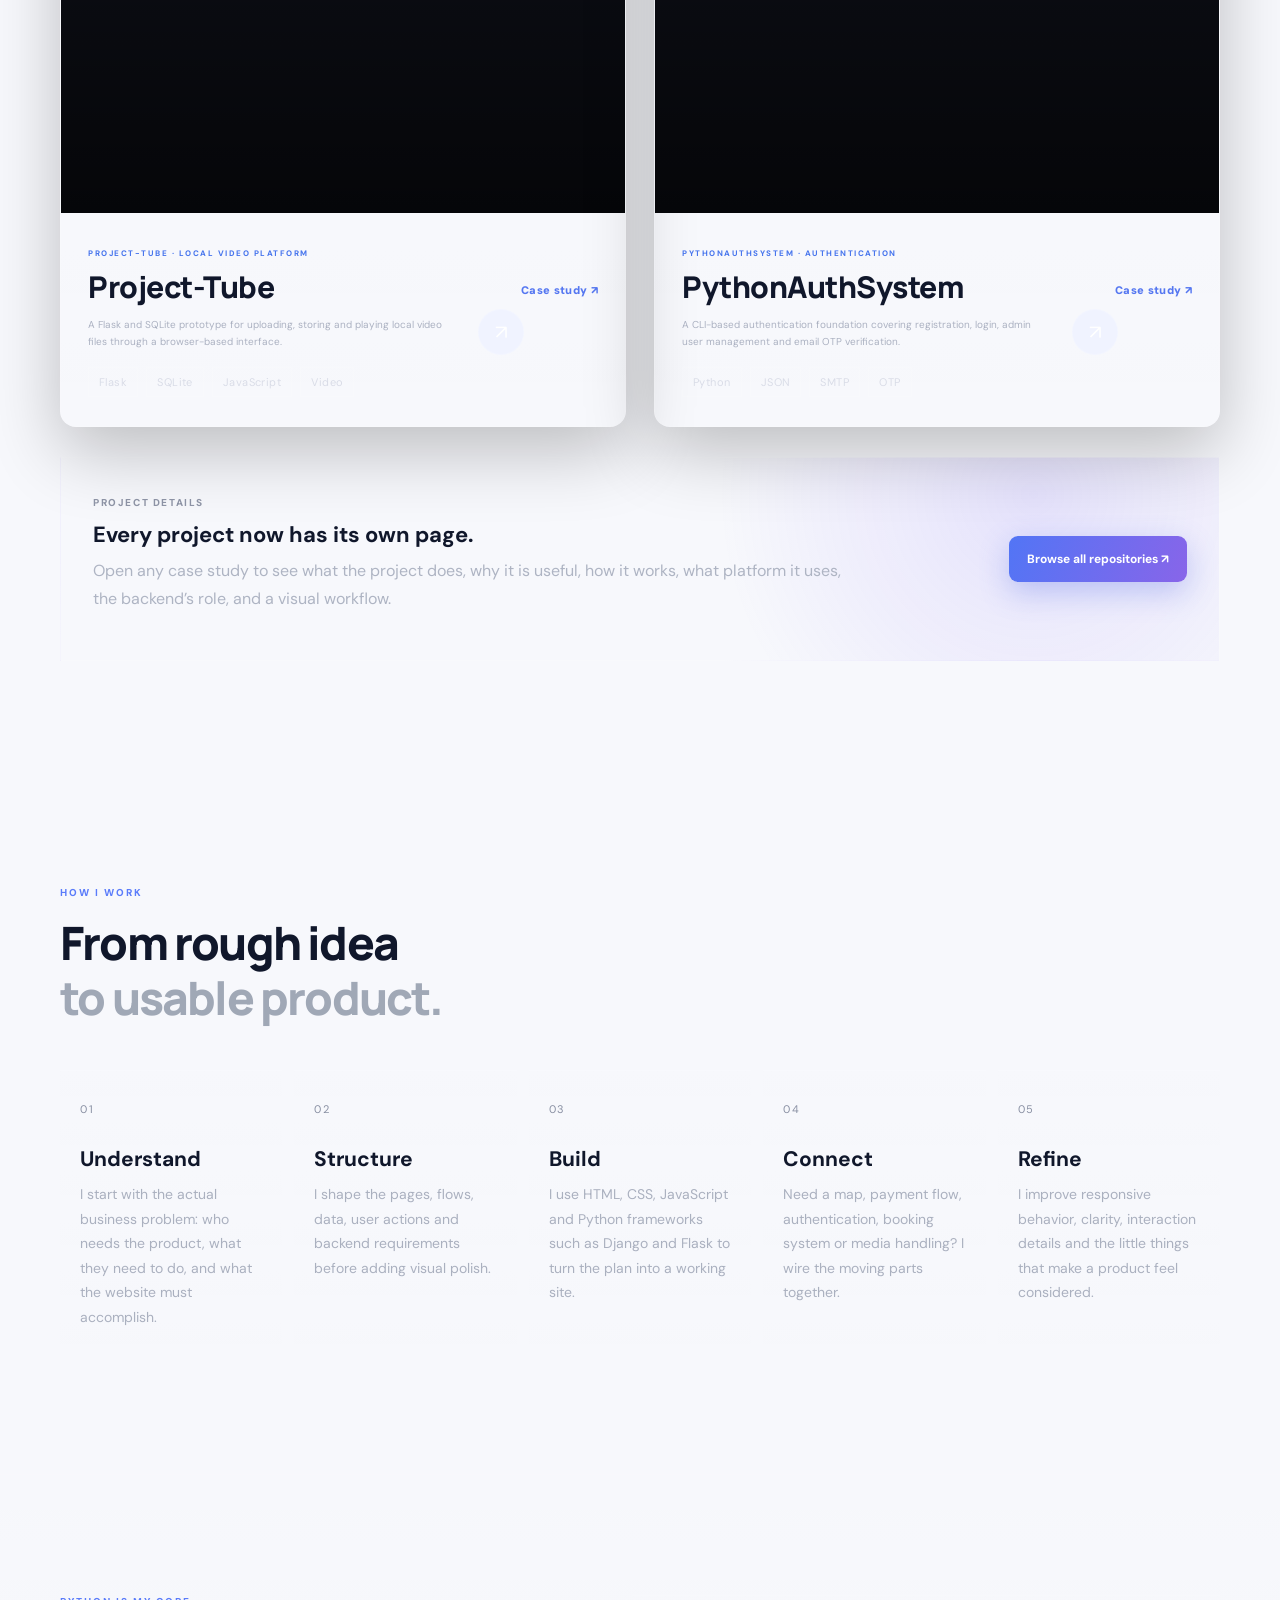
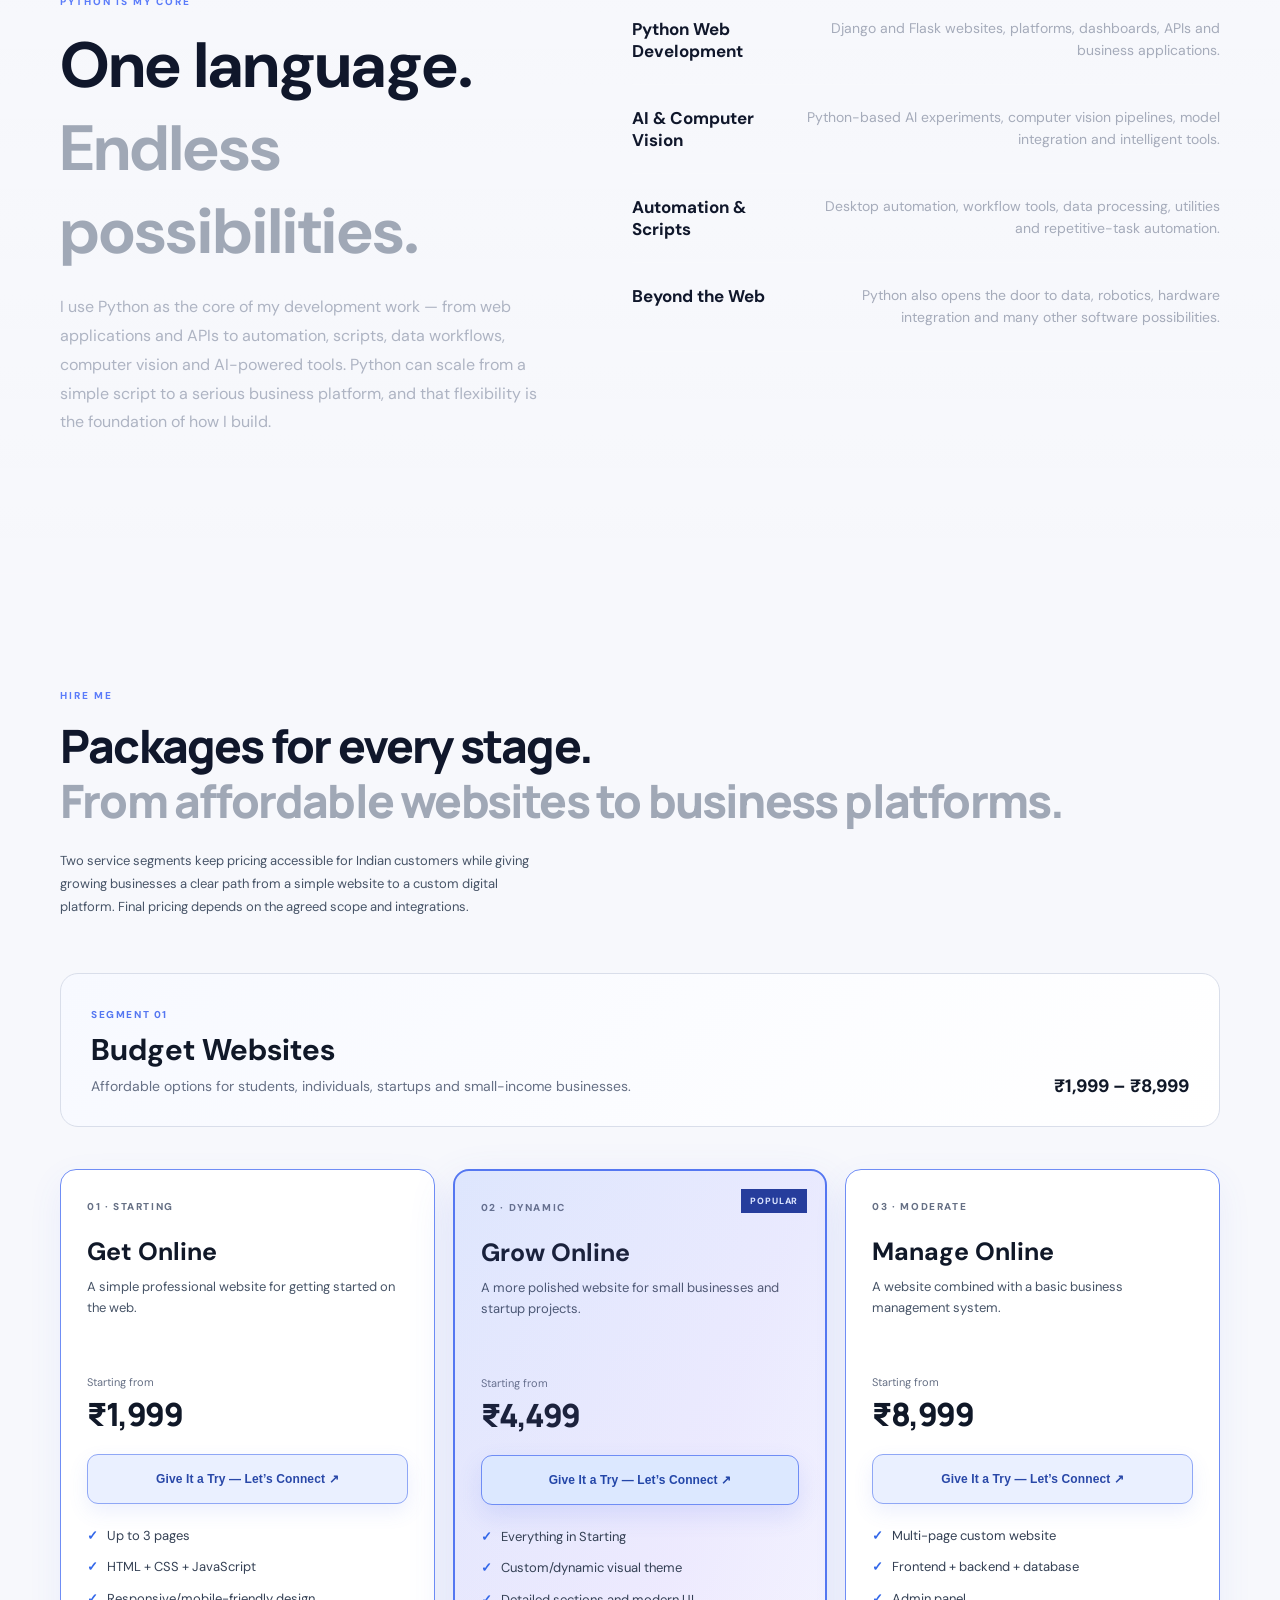
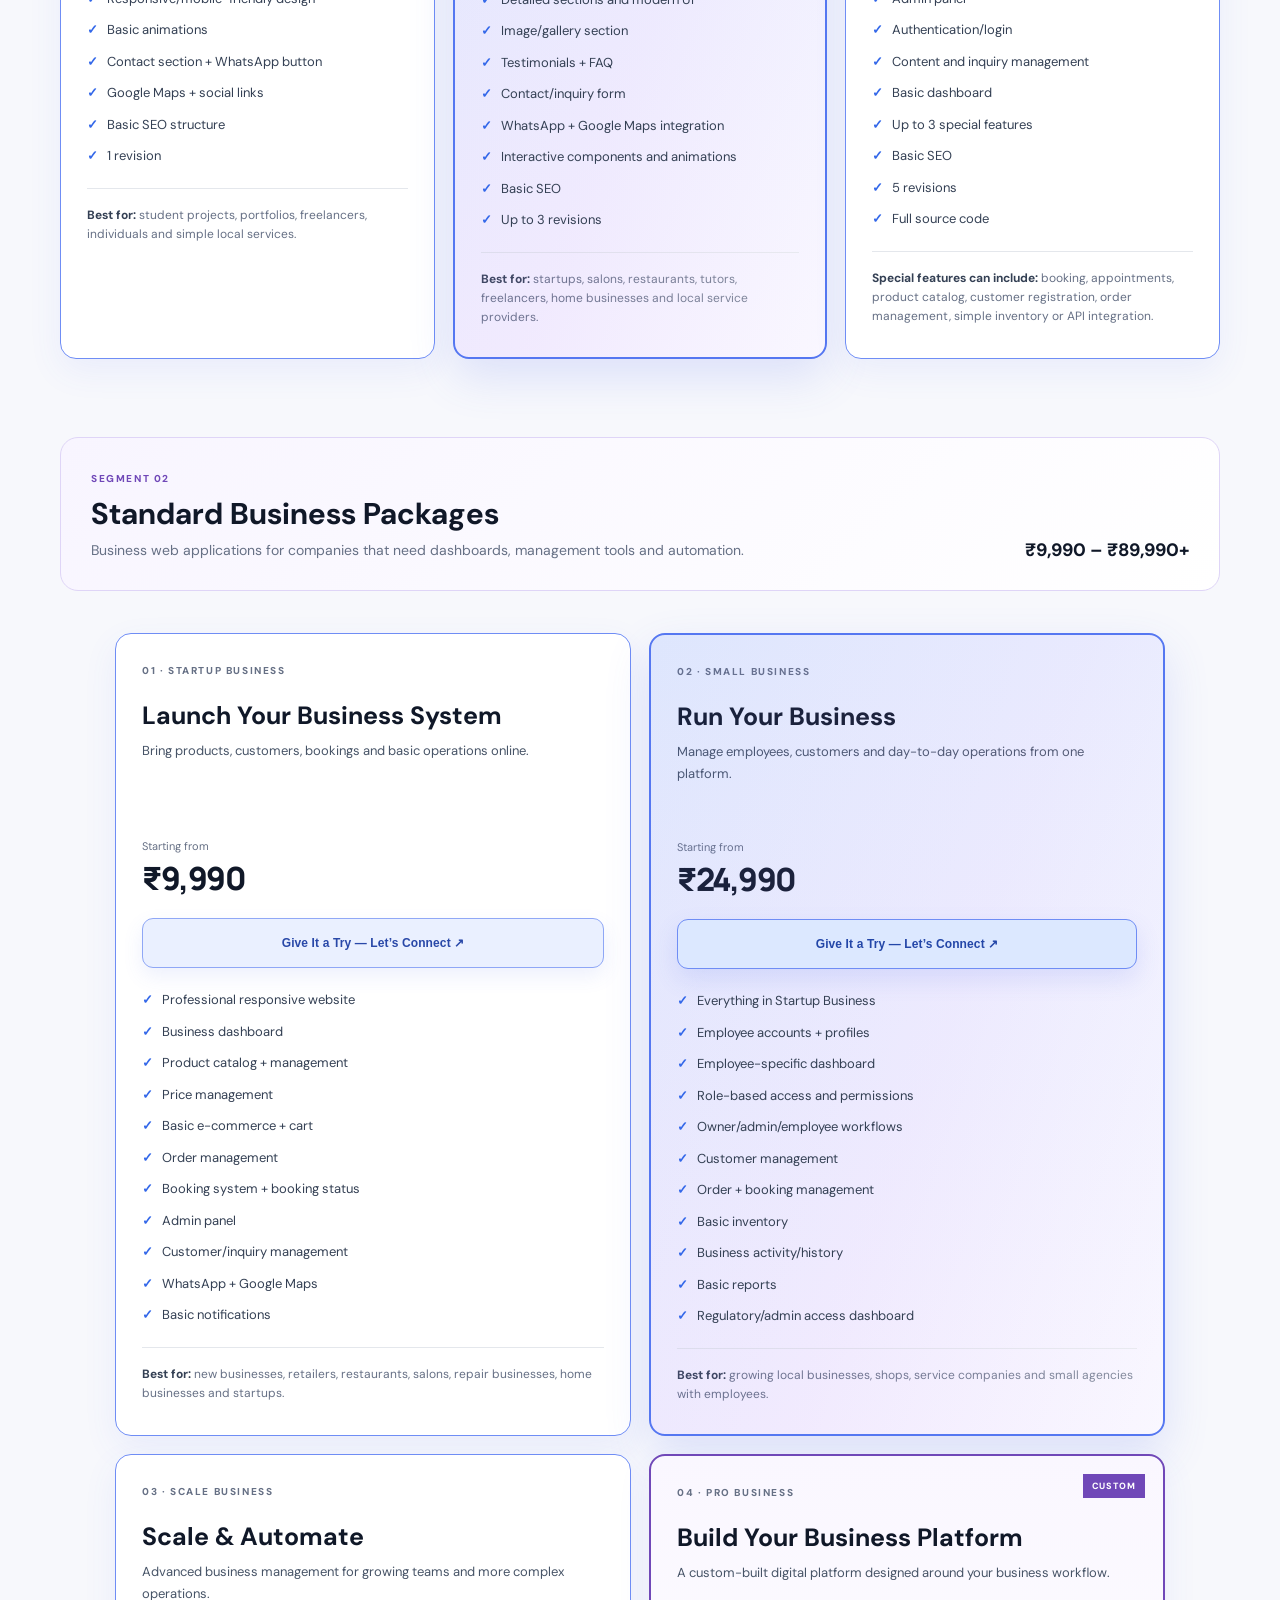
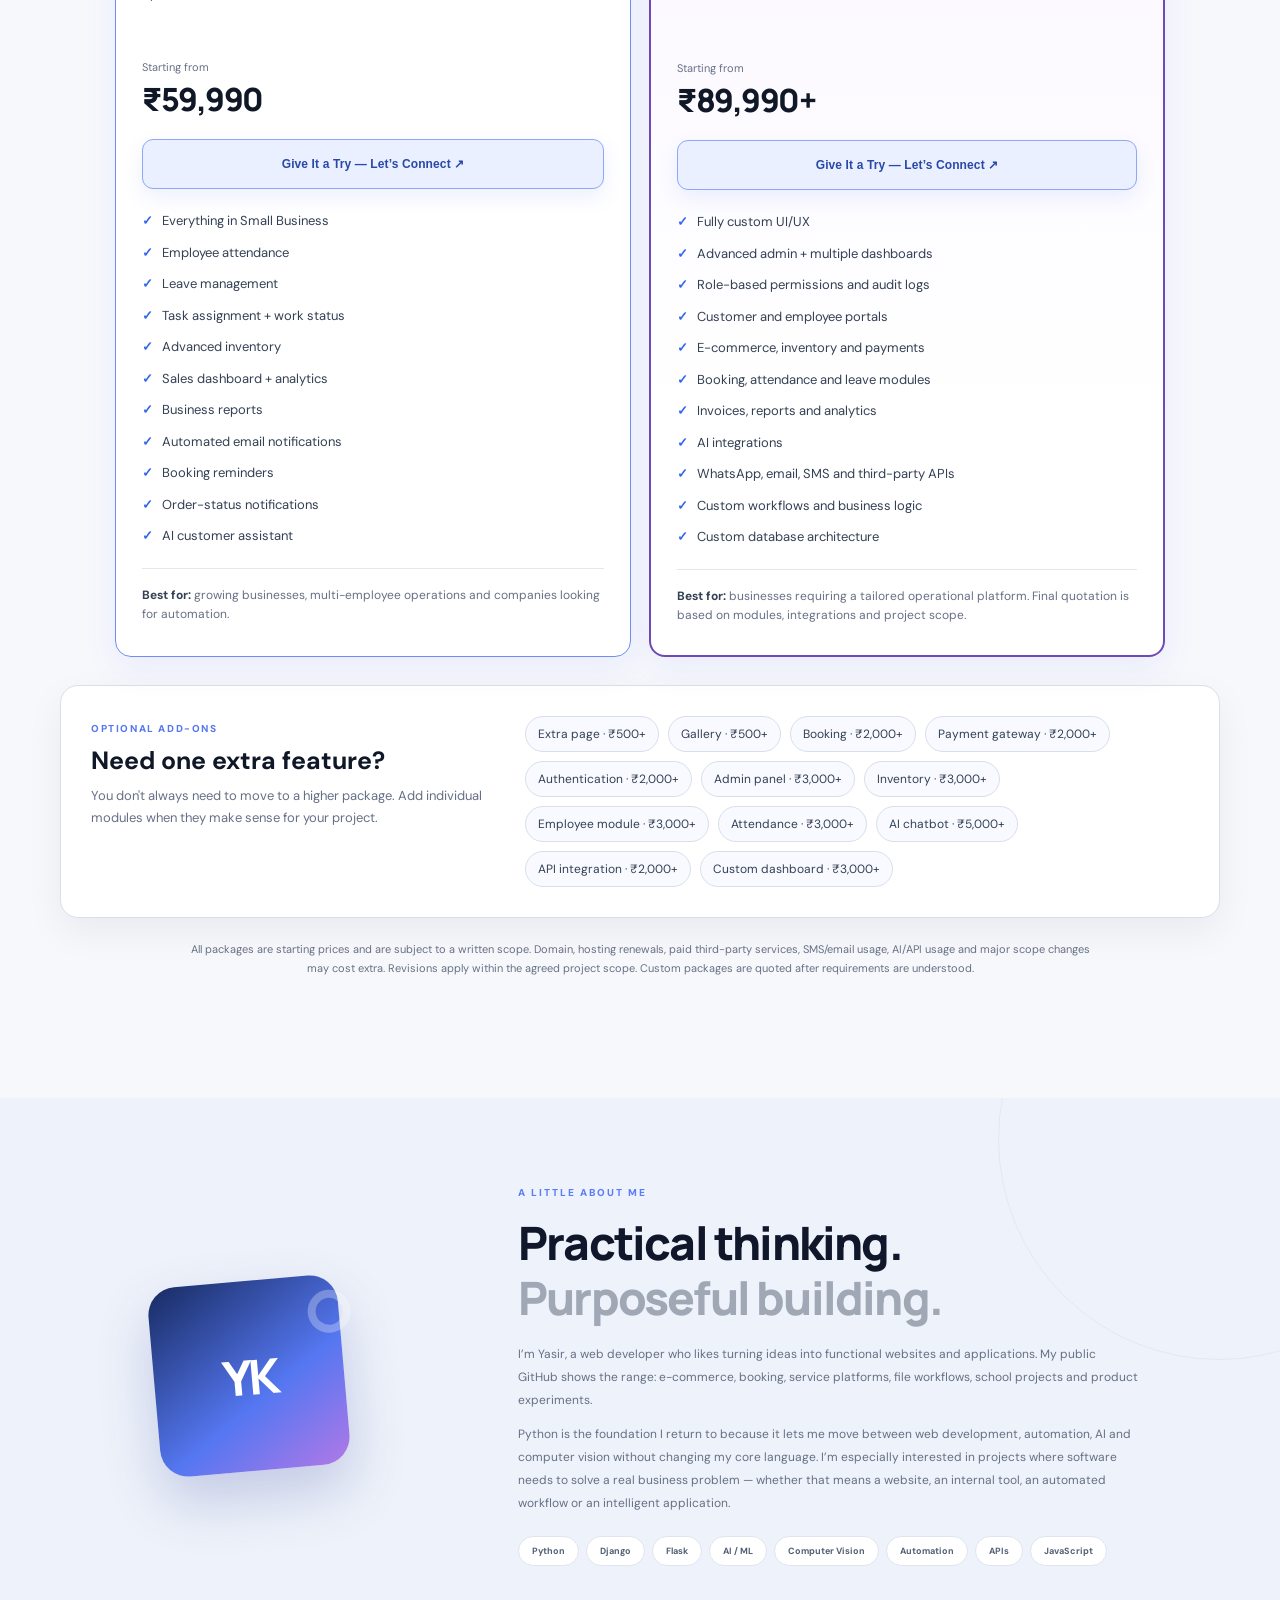
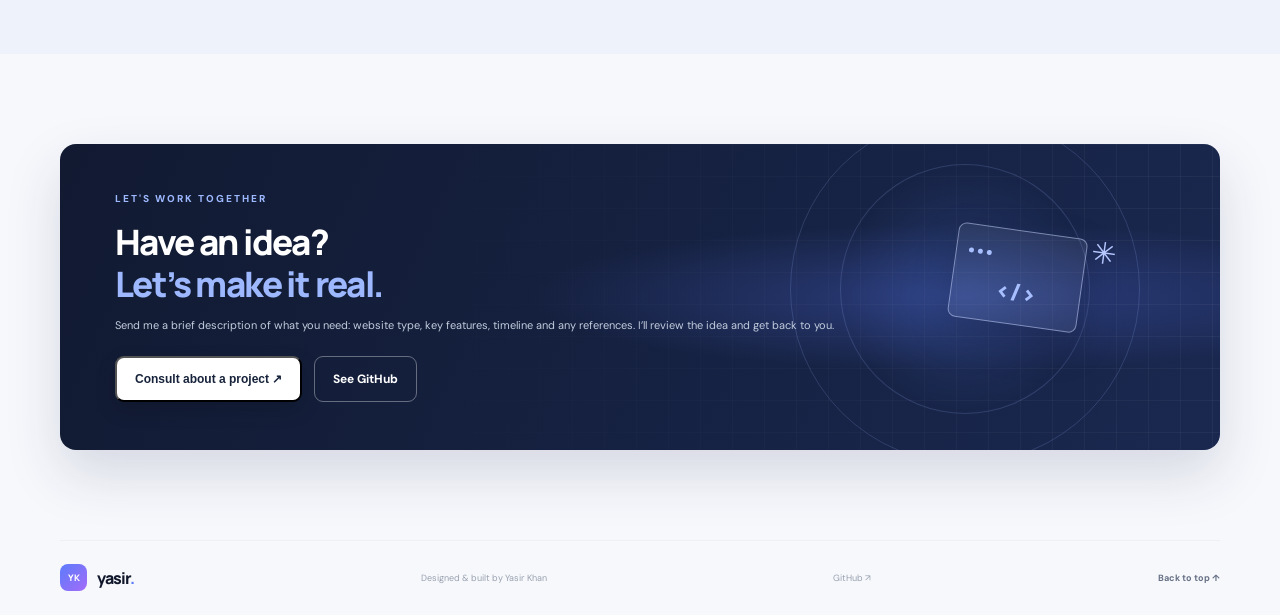
==== commit 8087fc26: "Connect footer consultation CTA to project consultation flow" ====
--- a/index.html
+++ b/index.html
@@ -368,7 +368,7 @@
       </div>
     </div>
 
-    <section class="contact-section section container" id="contact"><div class="contact-card"><div class="contact-orb orb-one"></div><div class="contact-orb orb-two"></div><div class="contact-content"><p class="eyebrow">LET'S WORK TOGETHER</p><h2>Have an idea?<br><span>Let’s make it real.</span></h2><p>Send me a brief description of what you need: website type, key features, timeline and any references. I’ll review the idea and get back to you.</p><div class="contact-actions"><button class="button button-light consult-general-button" type="button">Consult about a project ↗</button><a class="button button-ghost-light" href="https://github.com/yasirkhan251" target="_blank" rel="noreferrer">See GitHub</a></div><small>Replace the placeholder email with your preferred contact address before publishing.</small></div><div class="contact-decoration"><div class="deco-window"><span></span><span></span><span></span><div class="deco-code">&lt;/&gt;</div></div><div class="deco-star">✳</div></div></div></section>
+    <section class="contact-section section container" id="contact"><div class="contact-card"><div class="contact-orb orb-one"></div><div class="contact-orb orb-two"></div><div class="contact-content"><p class="eyebrow">LET'S WORK TOGETHER</p><h2>Have an idea?<br><span>Let’s make it real.</span></h2><p>Send me a brief description of what you need: website type, key features, timeline and any references. I’ll review the idea and get back to you.</p><div class="contact-actions"><button class="button button-light consult-general-button consult-button" type="button" data-package="Custom Project" data-price="Let’s discuss" data-features="Custom website or web application|Python, Django or Flask development|AI, automation, API or integration work|Responsive UI and tailored functionality|Scope and final quotation discussed after requirements">Consult about a project ↗</button><a class="button button-ghost-light" href="https://github.com/yasirkhan251" target="_blank" rel="noreferrer">See GitHub</a></div></div><div class="contact-decoration"><div class="deco-window"><span></span><span></span><span></span><div class="deco-code">&lt;/&gt;</div></div><div class="deco-star">✳</div></div></div></section>
   </main>
 
   <footer class="footer container"><a class="brand" href="#home"><span class="brand-mark">YK</span><span>yasir<span class="brand-dot">.</span></span></a><span>Designed & built by Yasir Khan</span><a href="https://github.com/yasirkhan251" target="_blank" rel="noreferrer">GitHub ↗</a><a href="#home" class="back-top">Back to top ↑</a></footer>
--- a/styles.css
+++ b/styles.css
@@ -420,3 +420,153 @@
     padding:7px 9px;
   }
 }
+
+
+/* Premium single CTA for pricing cards */
+.pricing-actions .pricing-connect-button{
+  width:100%;
+  margin:0;
+  min-height:48px;
+  border:0;
+  border-radius:10px;
+  background:linear-gradient(135deg,#4f6bed 0%,#7a5ce6 100%);
+  color:#fff;
+  font-weight:800;
+  letter-spacing:.01em;
+  box-shadow:0 10px 22px rgba(79,107,237,.20);
+  transition:transform .2s ease,box-shadow .2s ease,filter .2s ease;
+}
+.pricing-actions .pricing-connect-button:hover{
+  filter:brightness(1.04);
+  transform:translateY(-2px);
+  box-shadow:0 14px 28px rgba(79,107,237,.28);
+}
+.pricing-actions .pricing-connect-button:focus-visible{
+  outline:3px solid rgba(79,107,237,.28);
+  outline-offset:2px;
+}
+
+
+/* --- Premium pricing interaction --- */
+.pricing-grid .pricing-card{
+  position:relative;
+  overflow:hidden;
+  transition:
+    transform .35s cubic-bezier(.22,1,.36,1),
+    box-shadow .35s ease,
+    border-color .35s ease,
+    background .35s ease;
+}
+
+.pricing-grid .pricing-card:not(.pricing-featured){
+  border:1.5px solid #6f8df5;
+  box-shadow:0 12px 34px rgba(79,107,237,.08);
+}
+
+.pricing-grid .pricing-card:not(.pricing-featured)::before{
+  content:"";
+  position:absolute;
+  top:0;
+  left:0;
+  width:100%;
+  height:4px;
+  background:linear-gradient(90deg,#4f6bed 0%,#b88cf6 100%);
+  transform:scaleX(0);
+  transform-origin:left;
+  transition:transform .55s cubic-bezier(.22,1,.36,1);
+  z-index:2;
+}
+
+.pricing-grid .pricing-card:not(.pricing-featured):hover{
+  transform:translateY(-7px);
+  border-color:#4f6bed;
+  box-shadow:0 22px 52px rgba(79,107,237,.16);
+}
+
+.pricing-grid .pricing-card:not(.pricing-featured):hover::before{
+  transform:scaleX(1);
+}
+
+/* Recommended package */
+.pricing-grid .pricing-featured{
+  border:2px solid #5577f1;
+  background:linear-gradient(180deg,#eef4ff 0%,#f8f5ff 100%);
+  box-shadow:0 18px 46px rgba(79,107,237,.16);
+}
+
+.pricing-grid .pricing-featured::before{
+  content:"";
+  position:absolute;
+  inset:0;
+  background:linear-gradient(110deg,rgba(79,107,237,.10) 0%,rgba(184,140,246,.10) 55%,rgba(255,255,255,.22) 100%);
+  pointer-events:none;
+}
+
+.pricing-grid .pricing-featured:hover{
+  transform:translateY(-8px);
+  box-shadow:0 28px 64px rgba(79,107,237,.23);
+}
+
+/* Single CTA button */
+.pricing-actions .pricing-connect-button{
+  position:relative;
+  isolation:isolate;
+  overflow:hidden;
+  min-height:50px;
+  border:1px solid #8fa7f6;
+  border-radius:11px;
+  background:#eaf0ff;
+  color:#2948a8;
+  box-shadow:0 8px 20px rgba(79,107,237,.10);
+  transition:
+    color .35s ease,
+    border-color .35s ease,
+    box-shadow .35s ease,
+    transform .3s cubic-bezier(.22,1,.36,1);
+}
+
+.pricing-actions .pricing-connect-button::before{
+  content:"";
+  position:absolute;
+  inset:0;
+  background:linear-gradient(90deg,#315be8 0%,#5b68ee 52%,#7658df 100%);
+  transform:scaleX(0);
+  transform-origin:left;
+  transition:transform .55s cubic-bezier(.22,1,.36,1);
+  z-index:-1;
+}
+
+.pricing-actions .pricing-connect-button:hover{
+  color:#fff;
+  border-color:#315be8;
+  transform:translateY(-2px);
+  box-shadow:0 14px 30px rgba(79,107,237,.24);
+}
+
+.pricing-actions .pricing-connect-button:hover::before{
+  transform:scaleX(1);
+}
+
+.pricing-grid .pricing-featured .pricing-connect-button{
+  background:#dce8ff;
+  border-color:#6f8df5;
+  color:#2346a8;
+  box-shadow:0 10px 24px rgba(79,107,237,.14);
+}
+
+.pricing-grid .pricing-featured .pricing-connect-button:hover{
+  background:#315be8;
+  border-color:#315be8;
+  color:#fff;
+  box-shadow:0 16px 34px rgba(49,91,232,.30);
+}
+
+/* Keep motion polished but accessible */
+@media (prefers-reduced-motion: reduce){
+  .pricing-grid .pricing-card,
+  .pricing-grid .pricing-card::before,
+  .pricing-actions .pricing-connect-button,
+  .pricing-actions .pricing-connect-button::before{
+    transition:none !important;
+  }
+}
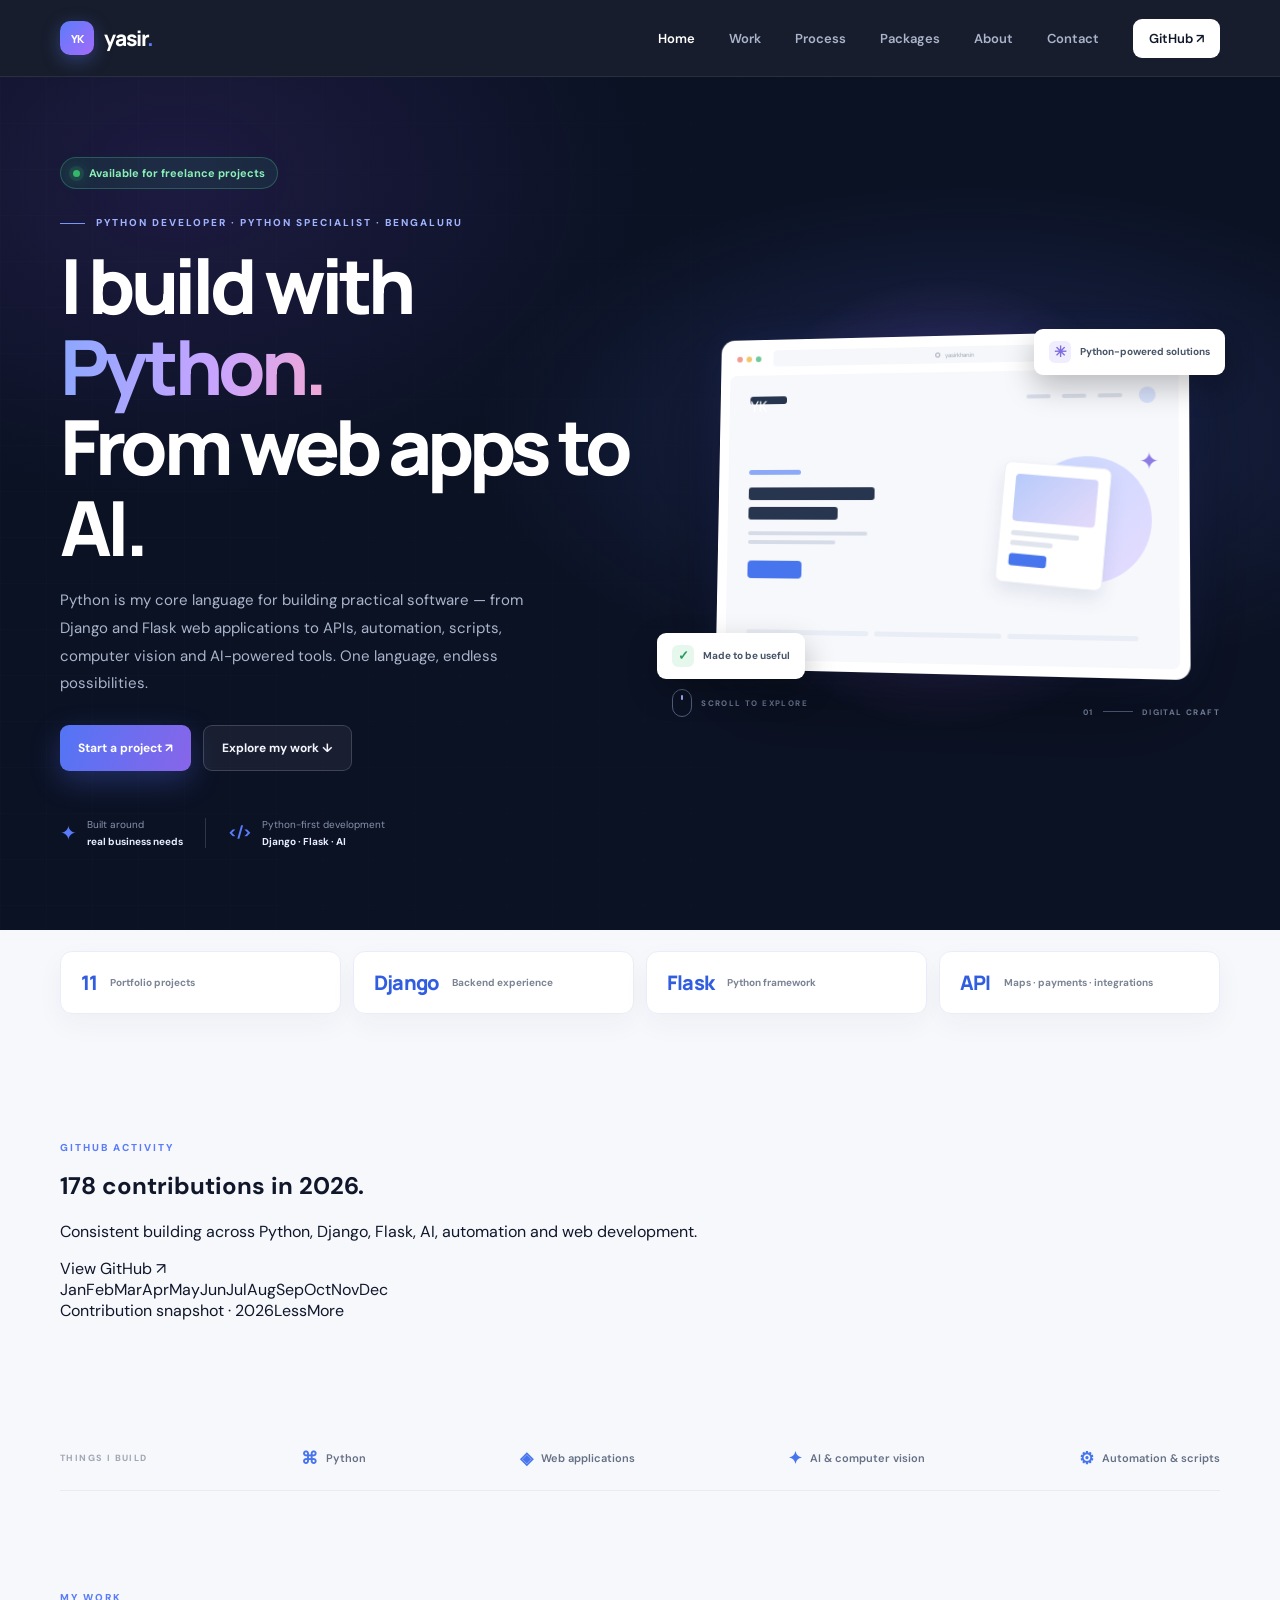
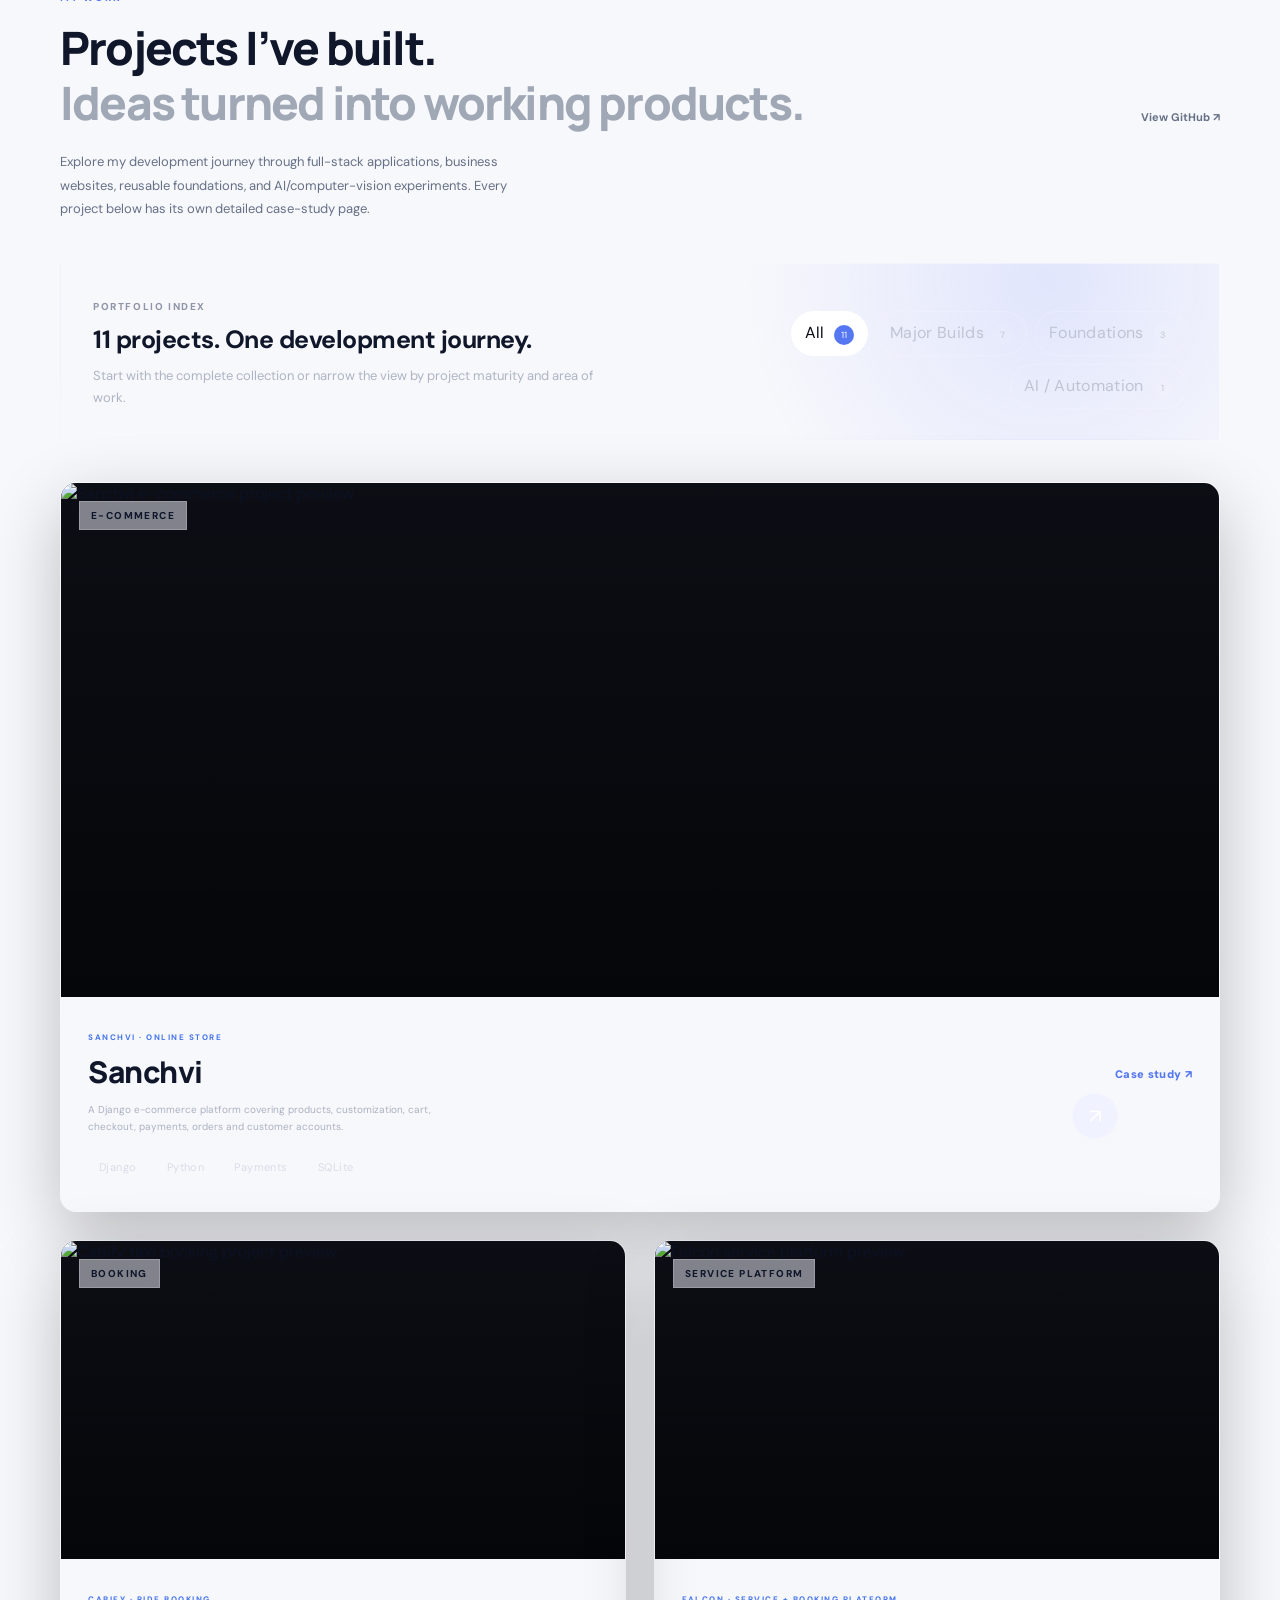
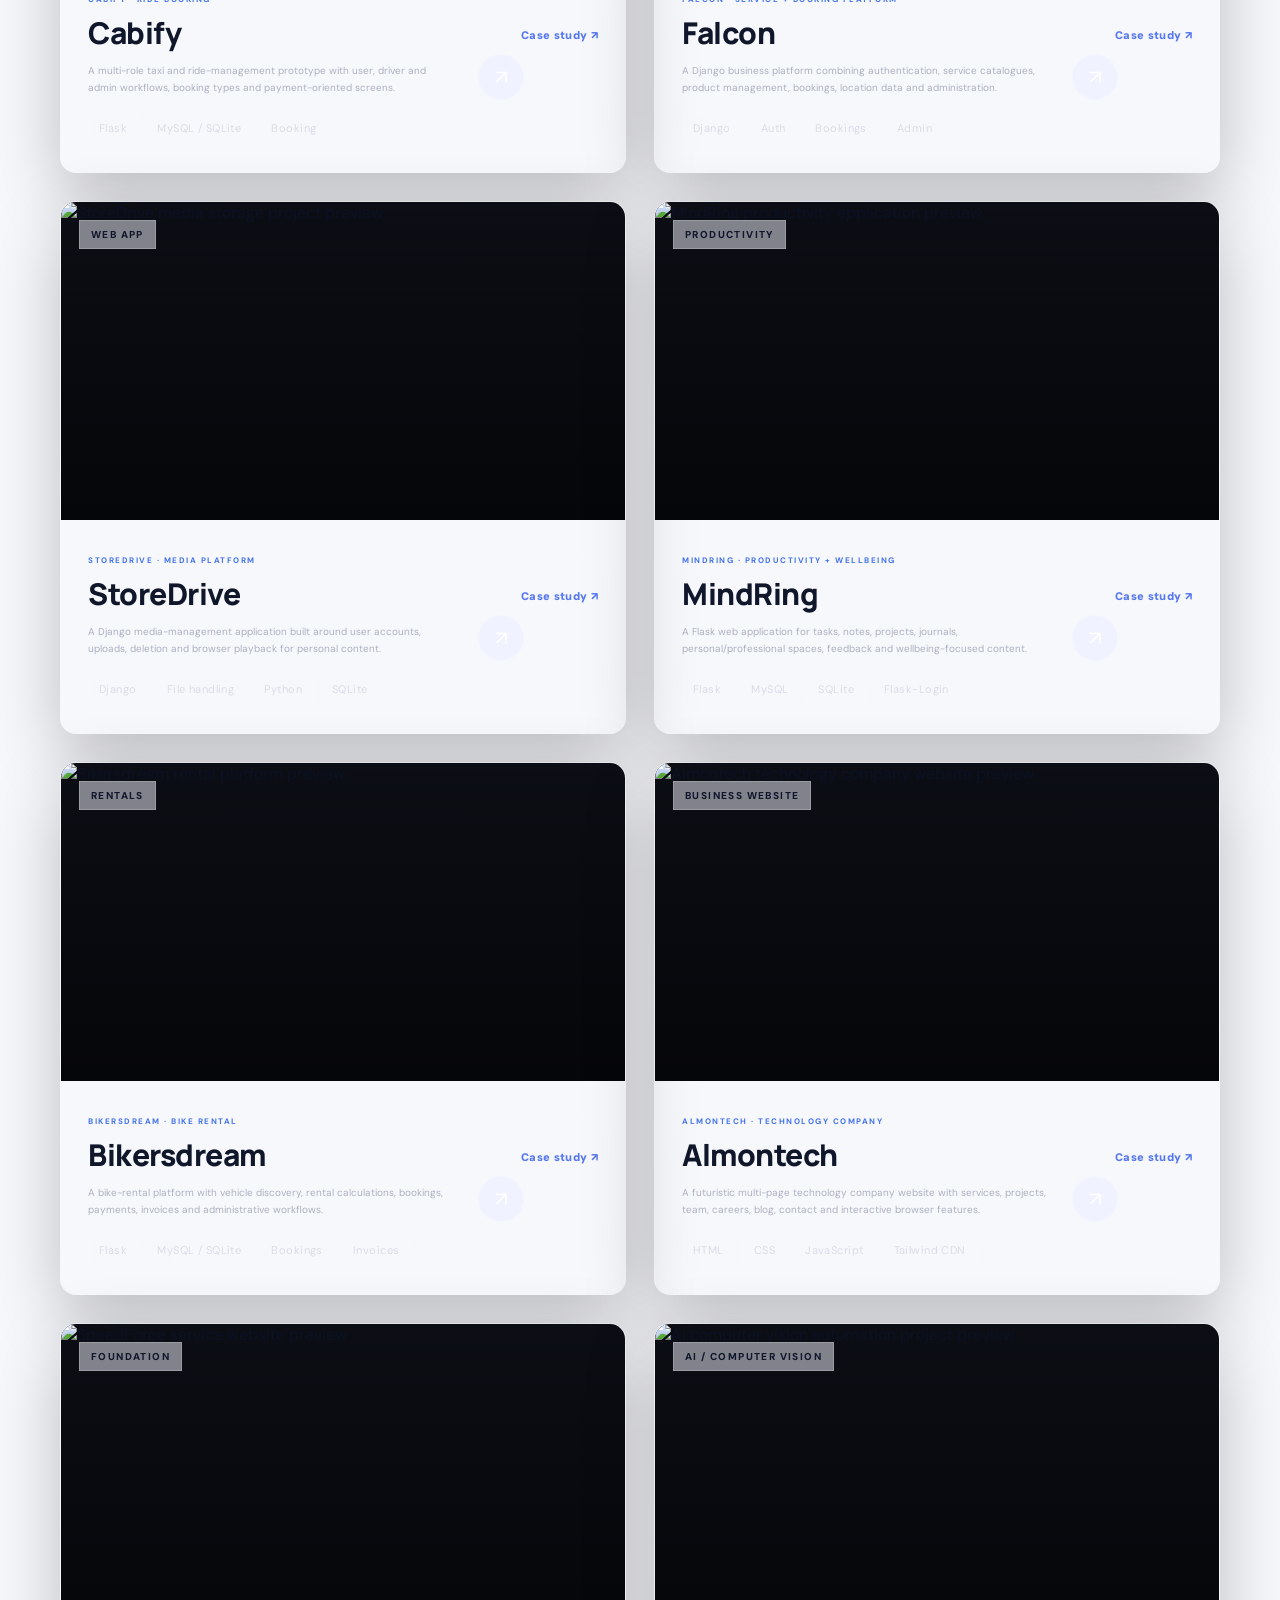
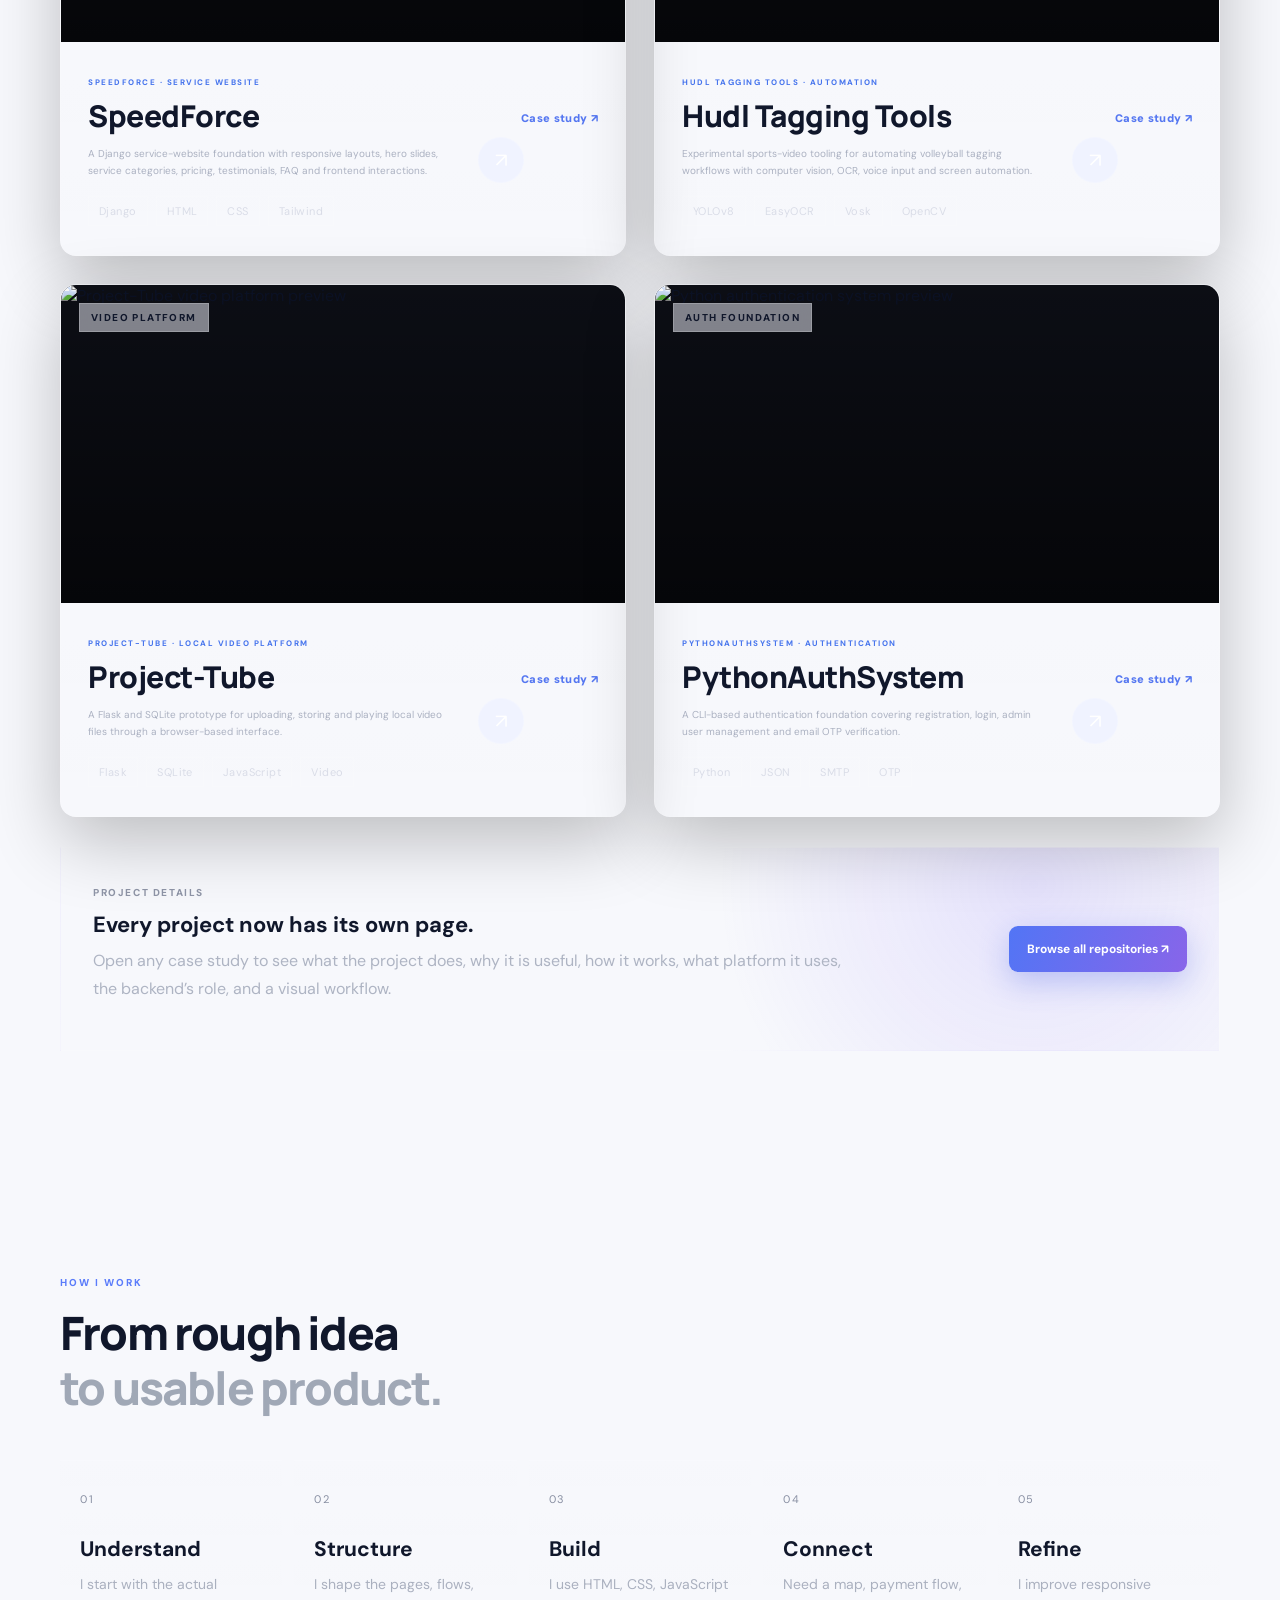
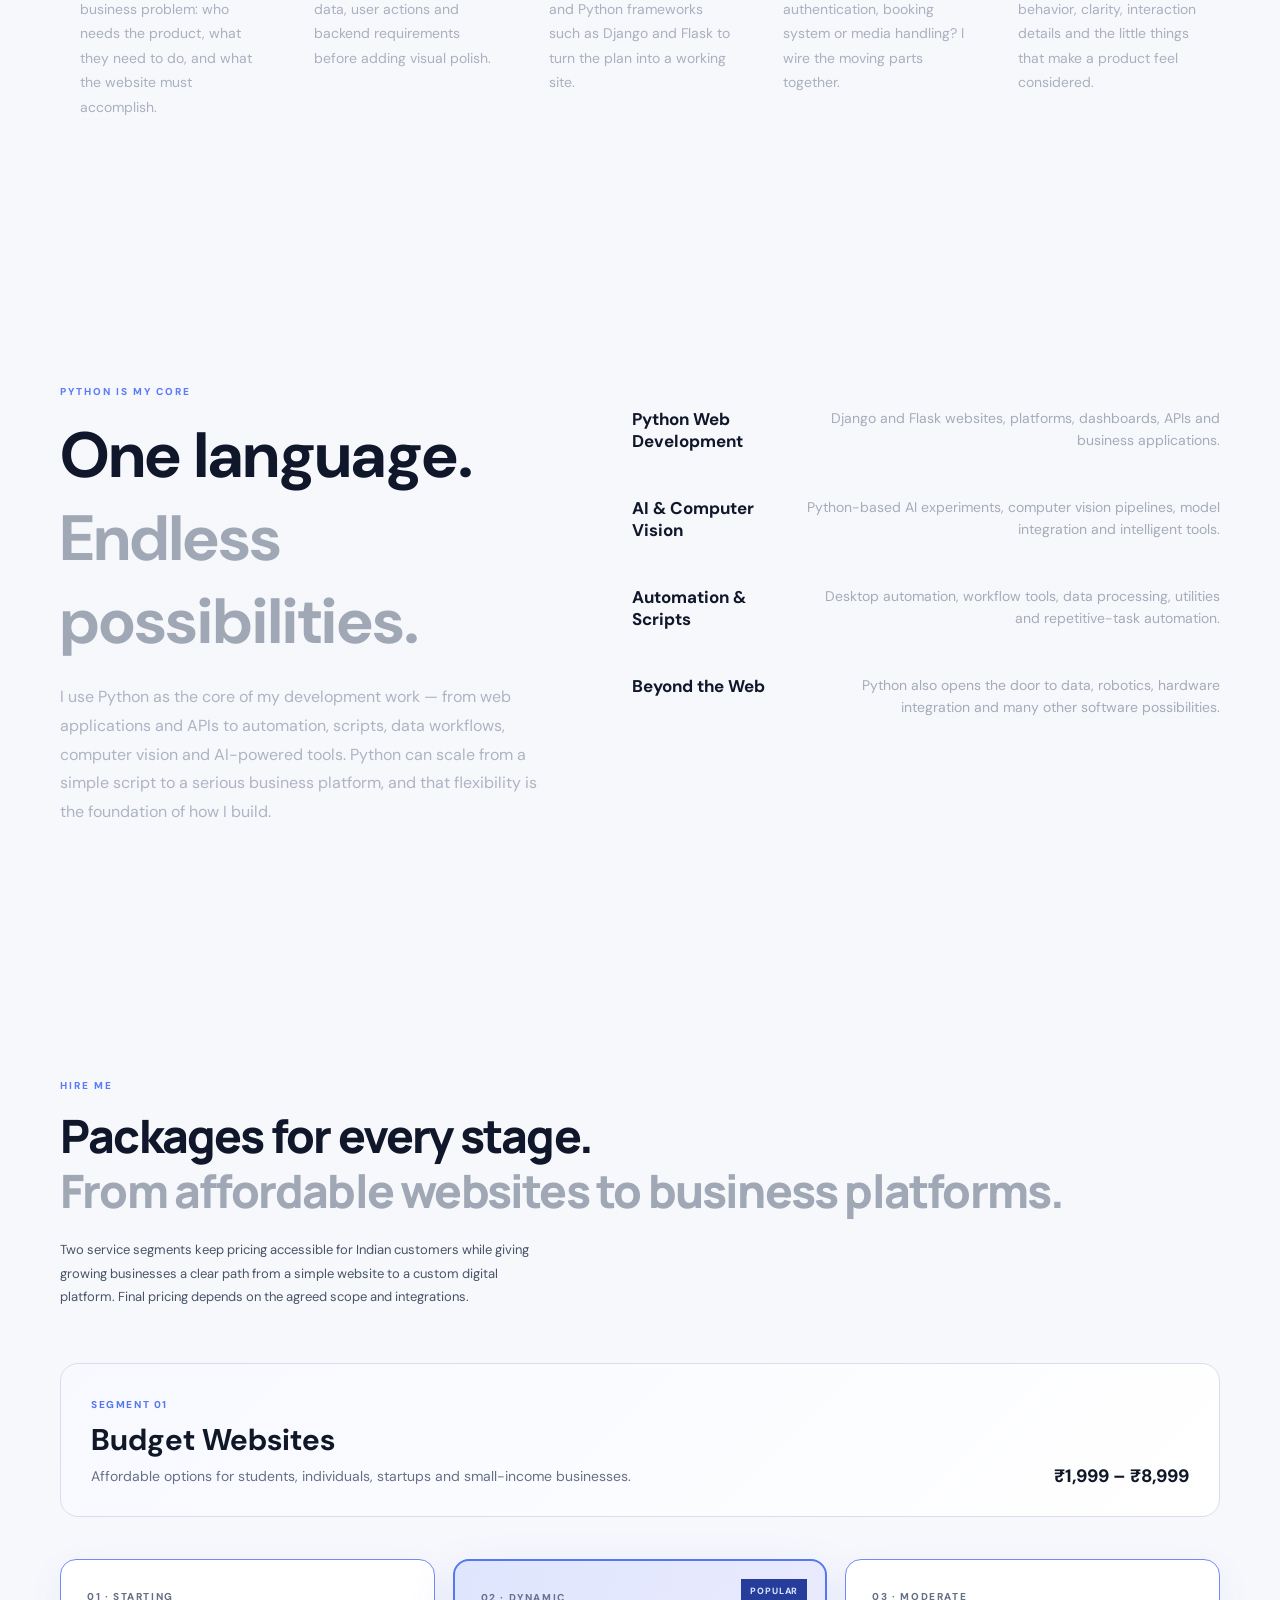
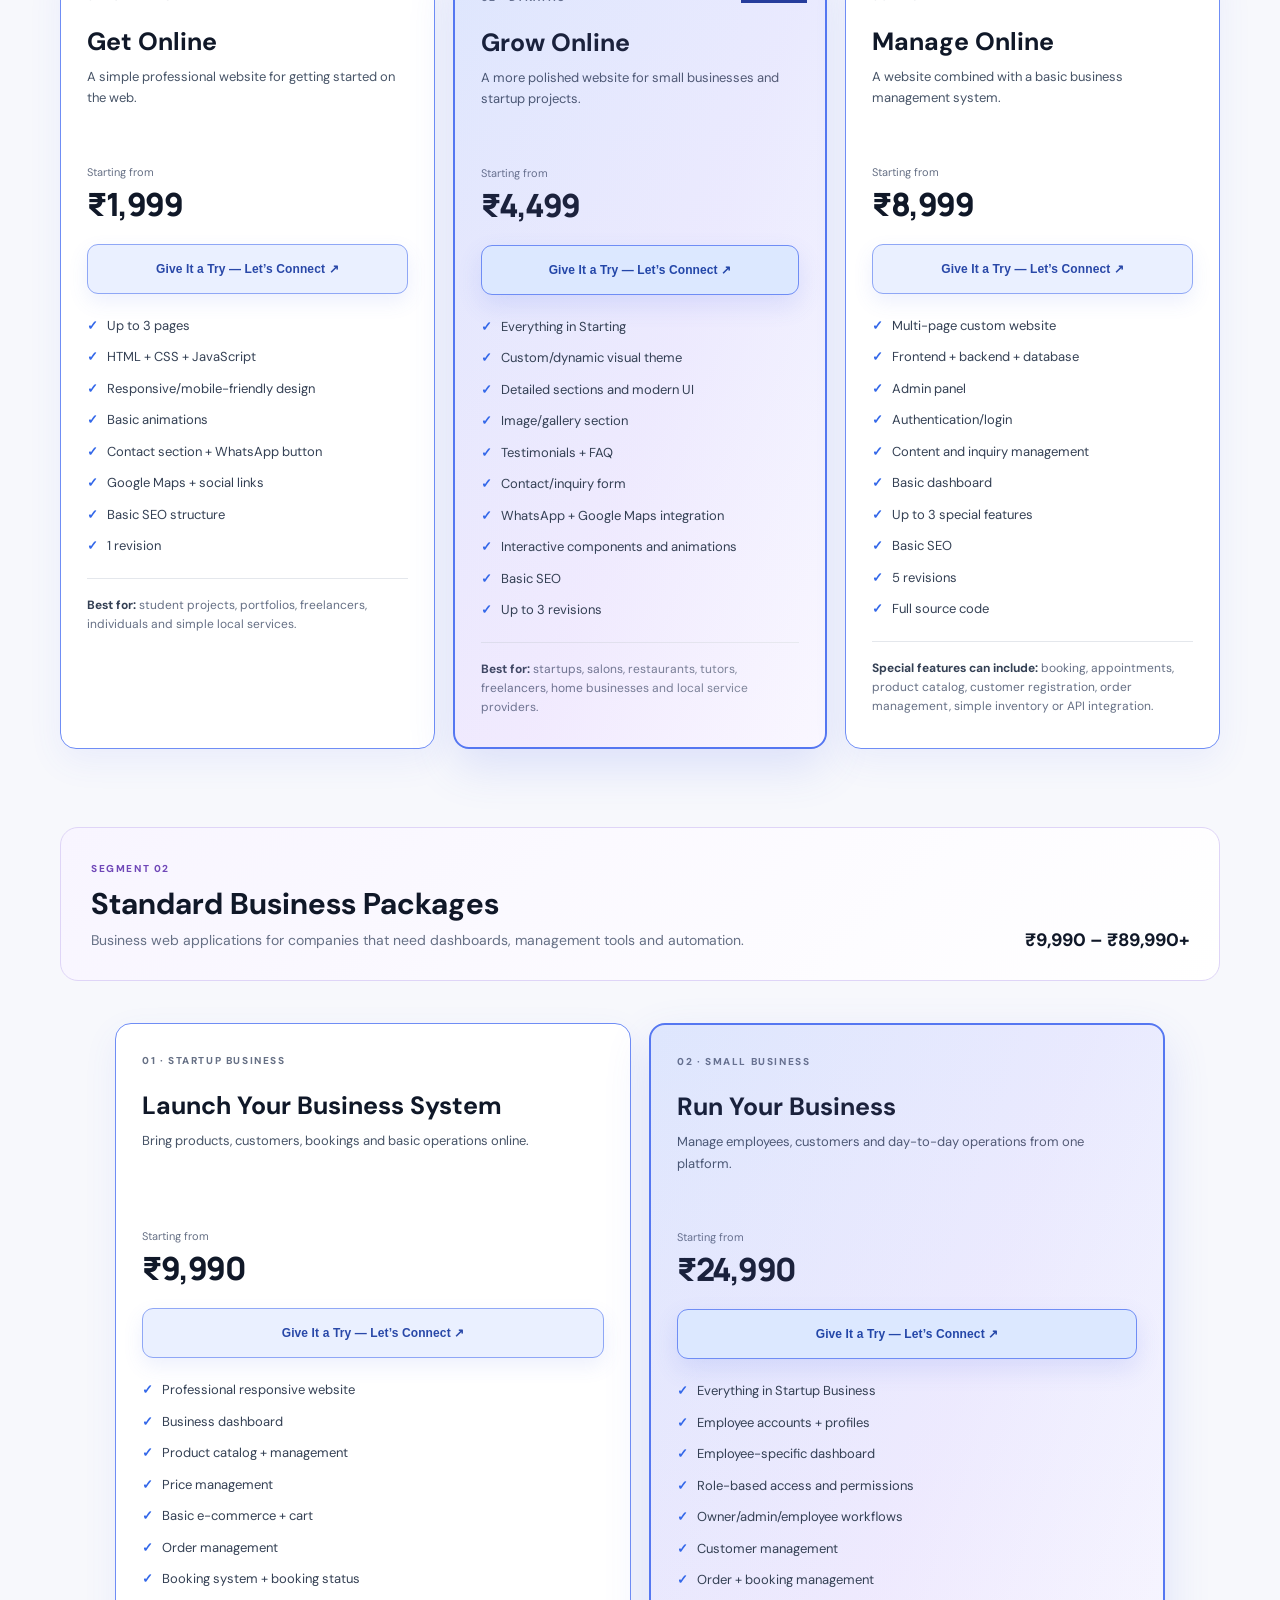
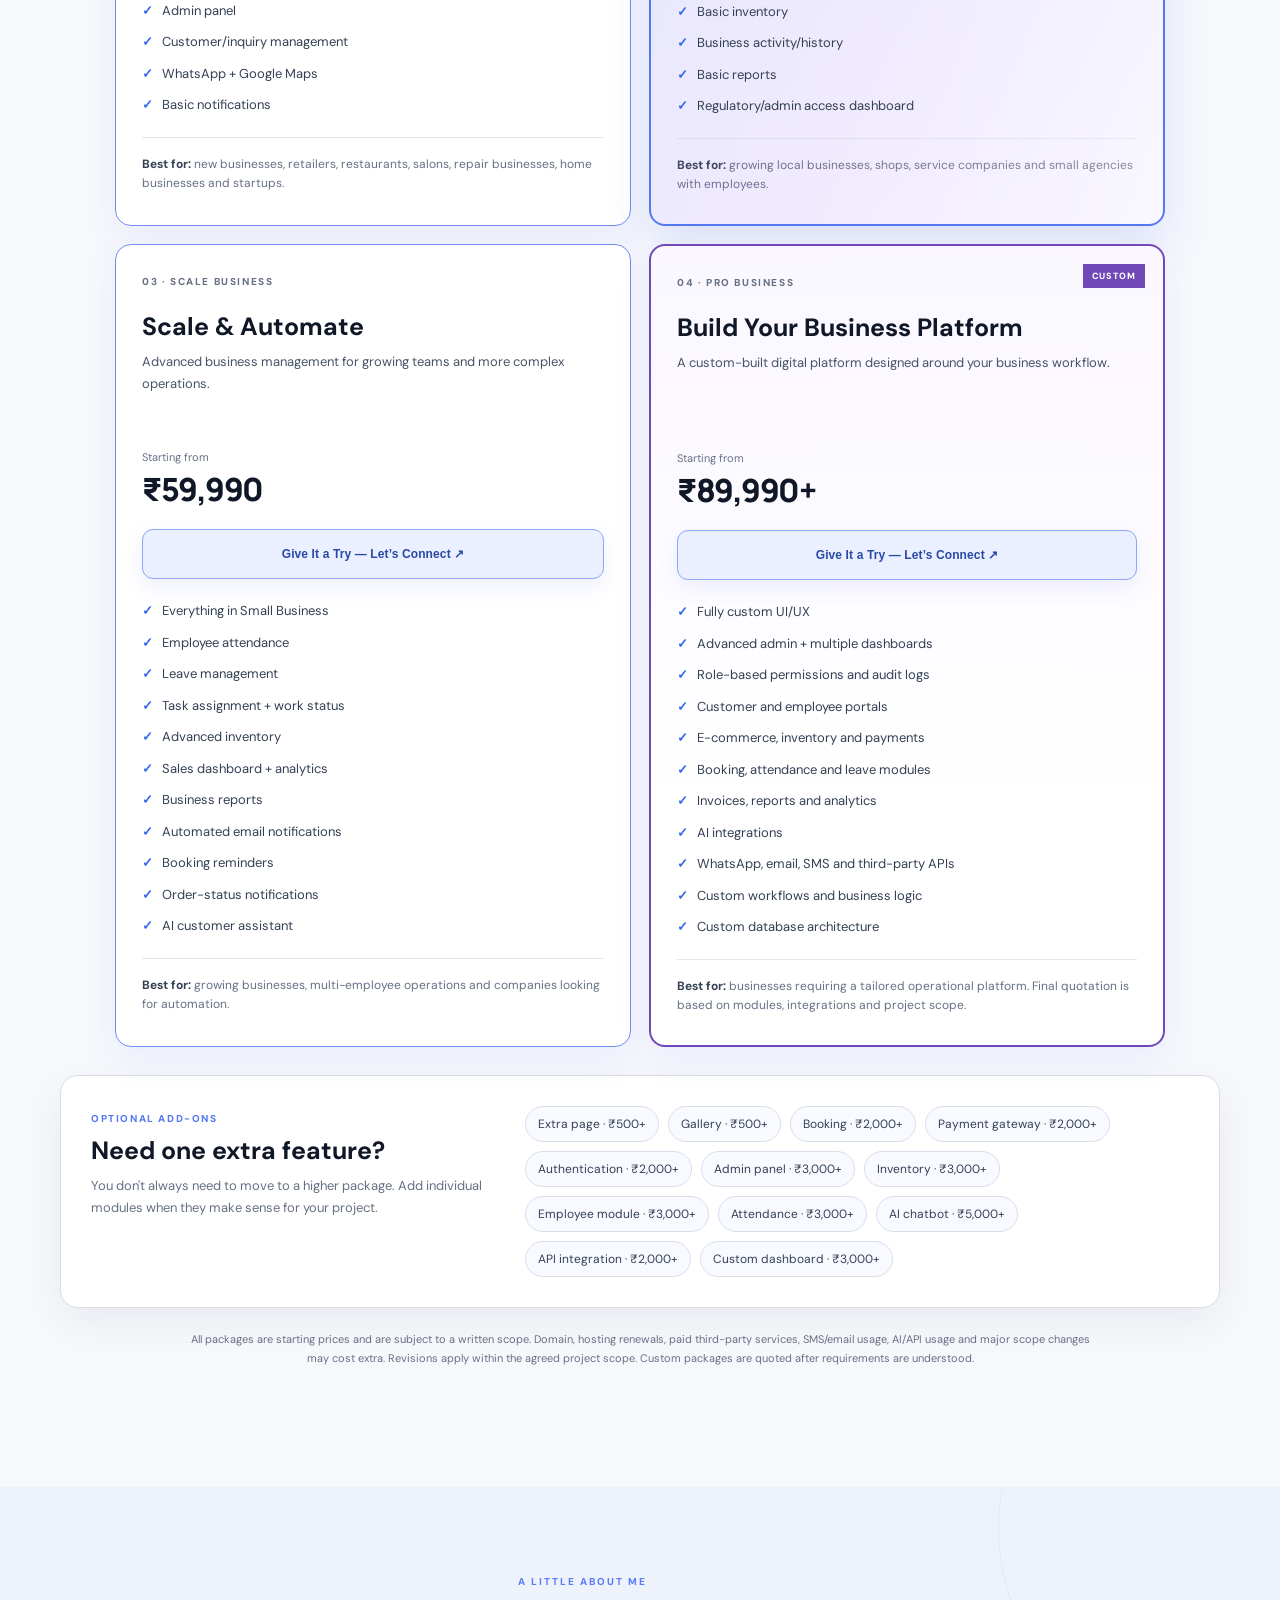
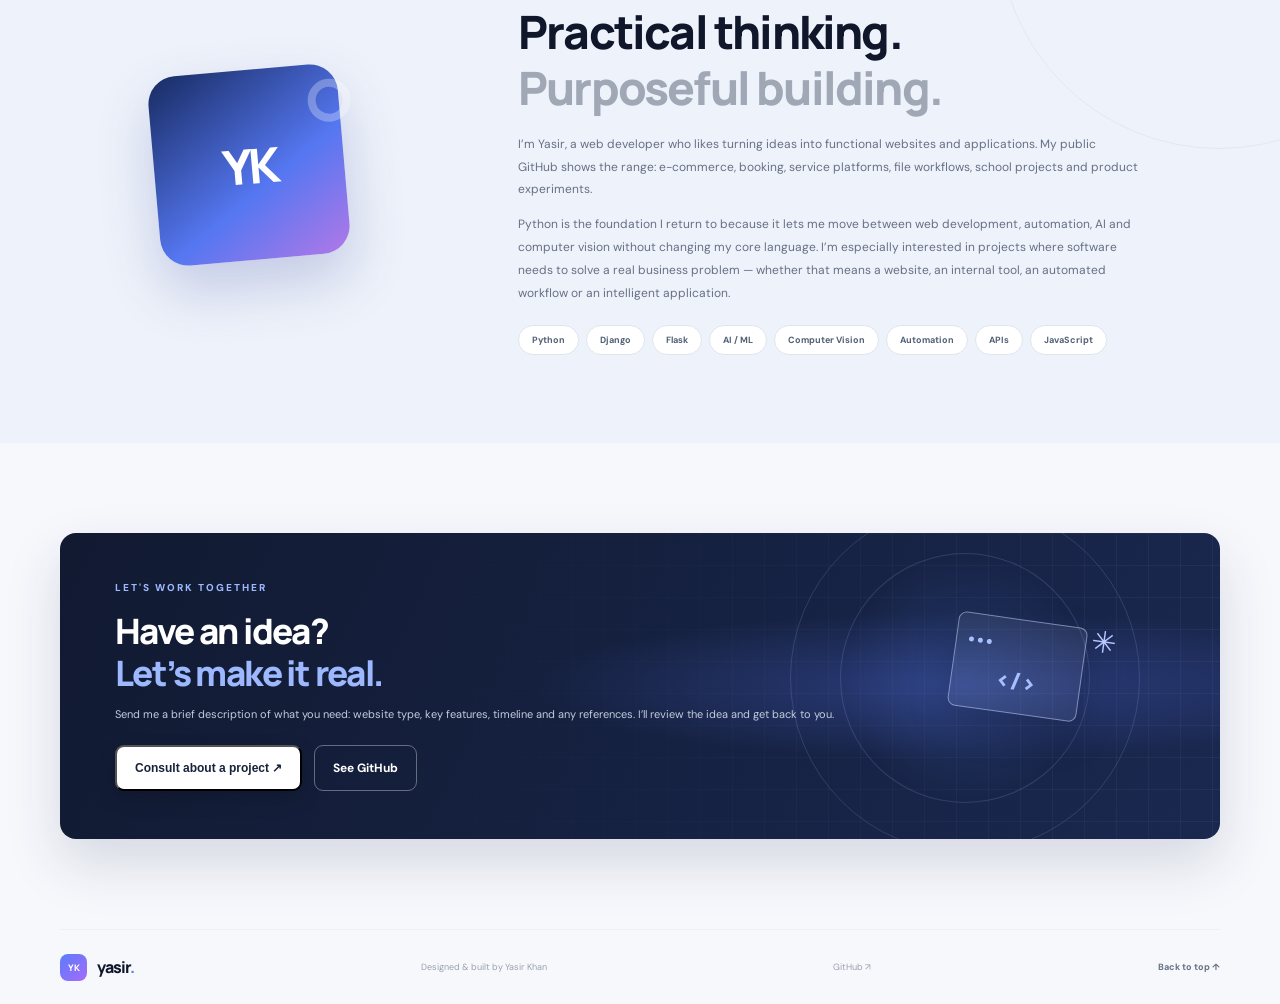
==== commit dc61c0c0: "Add GitHub activity contribution section" ====
--- a/index.html
+++ b/index.html
@@ -87,6 +87,24 @@
       <div class="proof-card"><span class="proof-number">API</span><span class="proof-label">Maps · payments · integrations</span></div>
     </section>
 
+    <section class="github-activity-section section container" aria-label="GitHub activity">
+      <div class="github-activity-card">
+        <div class="github-activity-head">
+          <div>
+            <p class="eyebrow">GITHUB ACTIVITY</p>
+            <h2>178 contributions in 2026.</h2>
+            <p>Consistent building across Python, Django, Flask, AI, automation and web development.</p>
+          </div>
+          <a class="github-activity-link" href="https://github.com/yasirkhan251" target="_blank" rel="noreferrer">View GitHub ↗</a>
+        </div>
+        <div class="github-activity-graph">
+          <div class="github-months" aria-hidden="true"><span>Jan</span><span>Feb</span><span>Mar</span><span>Apr</span><span>May</span><span>Jun</span><span>Jul</span><span>Aug</span><span>Sep</span><span>Oct</span><span>Nov</span><span>Dec</span></div>
+          <div class="github-week-grid"><div class="contribution-week" aria-hidden="true"><span class="contribution-cell level-0"></span><span class="contribution-cell level-0"></span><span class="contribution-cell level-0"></span><span class="contribution-cell level-1"></span><span class="contribution-cell level-0"></span><span class="contribution-cell level-0"></span><span class="contribution-cell level-0"></span></div><div class="contribution-week" aria-hidden="true"><span class="contribution-cell level-0"></span><span class="contribution-cell level-1"></span><span class="contribution-cell level-2"></span><span class="contribution-cell level-1"></span><span class="contribution-cell level-0"></span><span class="contribution-cell level-0"></span><span class="contribution-cell level-0"></span></div><div class="contribution-week" aria-hidden="true"><span class="contribution-cell level-0"></span><span class="contribution-cell level-1"></span><span class="contribution-cell level-1"></span><span class="contribution-cell level-2"></span><span class="contribution-cell level-1"></span><span class="contribution-cell level-0"></span><span class="contribution-cell level-0"></span></div><div class="contribution-week" aria-hidden="true"><span class="contribution-cell level-0"></span><span class="contribution-cell level-0"></span><span class="contribution-cell level-1"></span><span class="contribution-cell level-1"></span><span class="contribution-cell level-0"></span><span class="contribution-cell level-0"></span><span class="contribution-cell level-0"></span></div><div class="contribution-week" aria-hidden="true"><span class="contribution-cell level-0"></span><span class="contribution-cell level-0"></span><span class="contribution-cell level-0"></span><span class="contribution-cell level-1"></span><span class="contribution-cell level-2"></span><span class="contribution-cell level-1"></span><span class="contribution-cell level-0"></span></div><div class="contribution-week" aria-hidden="true"><span class="contribution-cell level-0"></span><span class="contribution-cell level-0"></span><span class="contribution-cell level-1"></span><span class="contribution-cell level-2"></span><span class="contribution-cell level-1"></span><span class="contribution-cell level-0"></span><span class="contribution-cell level-0"></span></div><div class="contribution-week" aria-hidden="true"><span class="contribution-cell level-0"></span><span class="contribution-cell level-1"></span><span class="contribution-cell level-1"></span><span class="contribution-cell level-1"></span><span class="contribution-cell level-0"></span><span class="contribution-cell level-0"></span><span class="contribution-cell level-0"></span></div><div class="contribution-week" aria-hidden="true"><span class="contribution-cell level-0"></span><span class="contribution-cell level-0"></span><span class="contribution-cell level-0"></span><span class="contribution-cell level-1"></span><span class="contribution-cell level-2"></span><span class="contribution-cell level-2"></span><span class="contribution-cell level-0"></span></div><div class="contribution-week" aria-hidden="true"><span class="contribution-cell level-0"></span><span class="contribution-cell level-1"></span><span class="contribution-cell level-2"></span><span class="contribution-cell level-1"></span><span class="contribution-cell level-1"></span><span class="contribution-cell level-0"></span><span class="contribution-cell level-0"></span></div><div class="contribution-week" aria-hidden="true"><span class="contribution-cell level-0"></span><span class="contribution-cell level-0"></span><span class="contribution-cell level-1"></span><span class="contribution-cell level-0"></span><span class="contribution-cell level-0"></span><span class="contribution-cell level-0"></span><span class="contribution-cell level-0"></span></div><div class="contribution-week" aria-hidden="true"><span class="contribution-cell level-0"></span><span class="contribution-cell level-0"></span><span class="contribution-cell level-0"></span><span class="contribution-cell level-1"></span><span class="contribution-cell level-1"></span><span class="contribution-cell level-0"></span><span class="contribution-cell level-0"></span></div><div class="contribution-week" aria-hidden="true"><span class="contribution-cell level-0"></span><span class="contribution-cell level-0"></span><span class="contribution-cell level-1"></span><span class="contribution-cell level-1"></span><span class="contribution-cell level-0"></span><span class="contribution-cell level-0"></span><span class="contribution-cell level-0"></span></div><div class="contribution-week" aria-hidden="true"><span class="contribution-cell level-0"></span><span class="contribution-cell level-1"></span><span class="contribution-cell level-2"></span><span class="contribution-cell level-1"></span><span class="contribution-cell level-0"></span><span class="contribution-cell level-0"></span><span class="contribution-cell level-0"></span></div><div class="contribution-week" aria-hidden="true"><span class="contribution-cell level-0"></span><span class="contribution-cell level-0"></span><span class="contribution-cell level-0"></span><span class="contribution-cell level-0"></span><span class="contribution-cell level-1"></span><span class="contribution-cell level-2"></span><span class="contribution-cell level-1"></span></div><div class="contribution-week" aria-hidden="true"><span class="contribution-cell level-0"></span><span class="contribution-cell level-0"></span><span class="contribution-cell level-1"></span><span class="contribution-cell level-2"></span><span class="contribution-cell level-1"></span><span class="contribution-cell level-0"></span><span class="contribution-cell level-0"></span></div><div class="contribution-week" aria-hidden="true"><span class="contribution-cell level-0"></span><span class="contribution-cell level-0"></span><span class="contribution-cell level-0"></span><span class="contribution-cell level-1"></span><span class="contribution-cell level-0"></span><span class="contribution-cell level-0"></span><span class="contribution-cell level-0"></span></div><div class="contribution-week" aria-hidden="true"><span class="contribution-cell level-0"></span><span class="contribution-cell level-0"></span><span class="contribution-cell level-1"></span><span class="contribution-cell level-1"></span><span class="contribution-cell level-0"></span><span class="contribution-cell level-0"></span><span class="contribution-cell level-0"></span></div><div class="contribution-week" aria-hidden="true"><span class="contribution-cell level-0"></span><span class="contribution-cell level-1"></span><span class="contribution-cell level-1"></span><span class="contribution-cell level-2"></span><span class="contribution-cell level-1"></span><span class="contribution-cell level-0"></span><span class="contribution-cell level-0"></span></div><div class="contribution-week" aria-hidden="true"><span class="contribution-cell level-0"></span><span class="contribution-cell level-0"></span><span class="contribution-cell level-0"></span><span class="contribution-cell level-1"></span><span class="contribution-cell level-2"></span><span class="contribution-cell level-1"></span><span class="contribution-cell level-0"></span></div><div class="contribution-week" aria-hidden="true"><span class="contribution-cell level-0"></span><span class="contribution-cell level-0"></span><span class="contribution-cell level-1"></span><span class="contribution-cell level-1"></span><span class="contribution-cell level-0"></span><span class="contribution-cell level-0"></span><span class="contribution-cell level-0"></span></div><div class="contribution-week" aria-hidden="true"><span class="contribution-cell level-0"></span><span class="contribution-cell level-0"></span><span class="contribution-cell level-0"></span><span class="contribution-cell level-0"></span><span class="contribution-cell level-1"></span><span class="contribution-cell level-0"></span><span class="contribution-cell level-0"></span></div><div class="contribution-week" aria-hidden="true"><span class="contribution-cell level-0"></span><span class="contribution-cell level-0"></span><span class="contribution-cell level-1"></span><span class="contribution-cell level-2"></span><span class="contribution-cell level-1"></span><span class="contribution-cell level-0"></span><span class="contribution-cell level-0"></span></div><div class="contribution-week" aria-hidden="true"><span class="contribution-cell level-0"></span><span class="contribution-cell level-1"></span><span class="contribution-cell level-1"></span><span class="contribution-cell level-1"></span><span class="contribution-cell level-0"></span><span class="contribution-cell level-0"></span><span class="contribution-cell level-0"></span></div><div class="contribution-week" aria-hidden="true"><span class="contribution-cell level-0"></span><span class="contribution-cell level-0"></span><span class="contribution-cell level-0"></span><span class="contribution-cell level-1"></span><span class="contribution-cell level-1"></span><span class="contribution-cell level-0"></span><span class="contribution-cell level-0"></span></div><div class="contribution-week" aria-hidden="true"><span class="contribution-cell level-0"></span><span class="contribution-cell level-0"></span><span class="contribution-cell level-1"></span><span class="contribution-cell level-1"></span><span class="contribution-cell level-2"></span><span class="contribution-cell level-1"></span><span class="contribution-cell level-0"></span></div><div class="contribution-week" aria-hidden="true"><span class="contribution-cell level-0"></span><span class="contribution-cell level-1"></span><span class="contribution-cell level-2"></span><span class="contribution-cell level-1"></span><span class="contribution-cell level-0"></span><span class="contribution-cell level-0"></span><span class="contribution-cell level-0"></span></div><div class="contribution-week" aria-hidden="true"><span class="contribution-cell level-0"></span><span class="contribution-cell level-0"></span><span class="contribution-cell level-0"></span><span class="contribution-cell level-1"></span><span class="contribution-cell level-0"></span><span class="contribution-cell level-0"></span><span class="contribution-cell level-0"></span></div><div class="contribution-week" aria-hidden="true"><span class="contribution-cell level-0"></span><span class="contribution-cell level-0"></span><span class="contribution-cell level-1"></span><span class="contribution-cell level-1"></span><span class="contribution-cell level-0"></span><span class="contribution-cell level-0"></span><span class="contribution-cell level-0"></span></div><div class="contribution-week" aria-hidden="true"><span class="contribution-cell level-0"></span><span class="contribution-cell level-1"></span><span class="contribution-cell level-1"></span><span class="contribution-cell level-2"></span><span class="contribution-cell level-1"></span><span class="contribution-cell level-0"></span><span class="contribution-cell level-0"></span></div><div class="contribution-week" aria-hidden="true"><span class="contribution-cell level-0"></span><span class="contribution-cell level-0"></span><span class="contribution-cell level-0"></span><span class="contribution-cell level-1"></span><span class="contribution-cell level-2"></span><span class="contribution-cell level-1"></span><span class="contribution-cell level-0"></span></div><div class="contribution-week" aria-hidden="true"><span class="contribution-cell level-0"></span><span class="contribution-cell level-0"></span><span class="contribution-cell level-1"></span><span class="contribution-cell level-2"></span><span class="contribution-cell level-1"></span><span class="contribution-cell level-0"></span><span class="contribution-cell level-0"></span></div><div class="contribution-week" aria-hidden="true"><span class="contribution-cell level-0"></span><span class="contribution-cell level-1"></span><span class="contribution-cell level-2"></span><span class="contribution-cell level-1"></span><span class="contribution-cell level-0"></span><span class="contribution-cell level-0"></span><span class="contribution-cell level-0"></span></div><div class="contribution-week" aria-hidden="true"><span class="contribution-cell level-0"></span><span class="contribution-cell level-0"></span><span class="contribution-cell level-1"></span><span class="contribution-cell level-1"></span><span class="contribution-cell level-0"></span><span class="contribution-cell level-0"></span><span class="contribution-cell level-0"></span></div><div class="contribution-week" aria-hidden="true"><span class="contribution-cell level-0"></span><span class="contribution-cell level-0"></span><span class="contribution-cell level-0"></span><span class="contribution-cell level-1"></span><span class="contribution-cell level-2"></span><span class="contribution-cell level-1"></span><span class="contribution-cell level-0"></span></div><div class="contribution-week" aria-hidden="true"><span class="contribution-cell level-0"></span><span class="contribution-cell level-0"></span><span class="contribution-cell level-1"></span><span class="contribution-cell level-2"></span><span class="contribution-cell level-2"></span><span class="contribution-cell level-0"></span><span class="contribution-cell level-0"></span></div><div class="contribution-week" aria-hidden="true"><span class="contribution-cell level-0"></span><span class="contribution-cell level-1"></span><span class="contribution-cell level-2"></span><span class="contribution-cell level-1"></span><span class="contribution-cell level-0"></span><span class="contribution-cell level-0"></span><span class="contribution-cell level-0"></span></div><div class="contribution-week" aria-hidden="true"><span class="contribution-cell level-0"></span><span class="contribution-cell level-0"></span><span class="contribution-cell level-0"></span><span class="contribution-cell level-1"></span><span class="contribution-cell level-0"></span><span class="contribution-cell level-0"></span><span class="contribution-cell level-0"></span></div><div class="contribution-week" aria-hidden="true"><span class="contribution-cell level-0"></span><span class="contribution-cell level-0"></span><span class="contribution-cell level-1"></span><span class="contribution-cell level-1"></span><span class="contribution-cell level-0"></span><span class="contribution-cell level-0"></span><span class="contribution-cell level-0"></span></div><div class="contribution-week" aria-hidden="true"><span class="contribution-cell level-0"></span><span class="contribution-cell level-1"></span><span class="contribution-cell level-1"></span><span class="contribution-cell level-2"></span><span class="contribution-cell level-1"></span><span class="contribution-cell level-0"></span><span class="contribution-cell level-0"></span></div><div class="contribution-week" aria-hidden="true"><span class="contribution-cell level-0"></span><span class="contribution-cell level-0"></span><span class="contribution-cell level-0"></span><span class="contribution-cell level-1"></span><span class="contribution-cell level-1"></span><span class="contribution-cell level-0"></span><span class="contribution-cell level-0"></span></div><div class="contribution-week" aria-hidden="true"><span class="contribution-cell level-0"></span><span class="contribution-cell level-0"></span><span class="contribution-cell level-1"></span><span class="contribution-cell level-2"></span><span class="contribution-cell level-1"></span><span class="contribution-cell level-0"></span><span class="contribution-cell level-0"></span></div><div class="contribution-week" aria-hidden="true"><span class="contribution-cell level-0"></span><span class="contribution-cell level-1"></span><span class="contribution-cell level-2"></span><span class="contribution-cell level-1"></span><span class="contribution-cell level-0"></span><span class="contribution-cell level-0"></span><span class="contribution-cell level-0"></span></div><div class="contribution-week" aria-hidden="true"><span class="contribution-cell level-0"></span><span class="contribution-cell level-0"></span><span class="contribution-cell level-0"></span><span class="contribution-cell level-1"></span><span class="contribution-cell level-0"></span><span class="contribution-cell level-0"></span><span class="contribution-cell level-0"></span></div><div class="contribution-week" aria-hidden="true"><span class="contribution-cell level-0"></span><span class="contribution-cell level-0"></span><span class="contribution-cell level-1"></span><span class="contribution-cell level-1"></span><span class="contribution-cell level-0"></span><span class="contribution-cell level-0"></span><span class="contribution-cell level-0"></span></div><div class="contribution-week" aria-hidden="true"><span class="contribution-cell level-0"></span><span class="contribution-cell level-1"></span><span class="contribution-cell level-1"></span><span class="contribution-cell level-2"></span><span class="contribution-cell level-1"></span><span class="contribution-cell level-0"></span><span class="contribution-cell level-0"></span></div><div class="contribution-week" aria-hidden="true"><span class="contribution-cell level-0"></span><span class="contribution-cell level-0"></span><span class="contribution-cell level-0"></span><span class="contribution-cell level-1"></span><span class="contribution-cell level-2"></span><span class="contribution-cell level-1"></span><span class="contribution-cell level-0"></span></div><div class="contribution-week" aria-hidden="true"><span class="contribution-cell level-0"></span><span class="contribution-cell level-0"></span><span class="contribution-cell level-1"></span><span class="contribution-cell level-1"></span><span class="contribution-cell level-0"></span><span class="contribution-cell level-0"></span><span class="contribution-cell level-0"></span></div><div class="contribution-week" aria-hidden="true"><span class="contribution-cell level-0"></span><span class="contribution-cell level-1"></span><span class="contribution-cell level-2"></span><span class="contribution-cell level-1"></span><span class="contribution-cell level-0"></span><span class="contribution-cell level-0"></span><span class="contribution-cell level-0"></span></div><div class="contribution-week" aria-hidden="true"><span class="contribution-cell level-0"></span><span class="contribution-cell level-0"></span><span class="contribution-cell level-0"></span><span class="contribution-cell level-1"></span><span class="contribution-cell level-1"></span><span class="contribution-cell level-0"></span><span class="contribution-cell level-0"></span></div><div class="contribution-week" aria-hidden="true"><span class="contribution-cell level-0"></span><span class="contribution-cell level-0"></span><span class="contribution-cell level-1"></span><span class="contribution-cell level-2"></span><span class="contribution-cell level-1"></span><span class="contribution-cell level-0"></span><span class="contribution-cell level-0"></span></div><div class="contribution-week" aria-hidden="true"><span class="contribution-cell level-0"></span><span class="contribution-cell level-1"></span><span class="contribution-cell level-2"></span><span class="contribution-cell level-1"></span><span class="contribution-cell level-0"></span><span class="contribution-cell level-0"></span><span class="contribution-cell level-0"></span></div><div class="contribution-week" aria-hidden="true"><span class="contribution-cell level-0"></span><span class="contribution-cell level-0"></span><span class="contribution-cell level-0"></span><span class="contribution-cell level-1"></span><span class="contribution-cell level-0"></span><span class="contribution-cell level-0"></span><span class="contribution-cell level-0"></span></div></div>
+          <div class="github-activity-footer"><span>Contribution snapshot · 2026</span><span class="github-legend"><span>Less</span><i class="level-0"></i><i class="level-1"></i><i class="level-2"></i><i class="level-3"></i><span>More</span></span></div>
+        </div>
+      </div>
+    </section>
+
     <section class="trust-strip"><div class="container trust-inner"><span class="trust-label">THINGS I BUILD</span><div class="trust-item"><span>⌘</span> Python</div><div class="trust-item"><span>◈</span> Web applications</div><div class="trust-item"><span>✦</span> AI & computer vision</div><div class="trust-item"><span>⚙</span> Automation & scripts</div></div></section>
 
     <section class="work-section section container" id="work">
--- a/styles.css
+++ b/styles.css
@@ -144,7 +144,7 @@
 .project-image{display:block;width:100%;height:100%;object-fit:cover;filter:saturate(.92) contrast(1.05);transition:transform .55s ease,filter .55s ease}
 .project-card:hover .project-image{transform:scale(1.035);filter:saturate(1.08) contrast(1.06)}
 .project-image-wrap:after{content:"";position:absolute;inset:0;background:linear-gradient(180deg,rgba(0,0,0,.02),rgba(0,0,0,.58));pointer-events:none}
-.image-tag{position:absolute;z-index:2;left:18px;top:18px;padding:7px 11px;border:1px solid rgba(255,255,255,.2);background:rgba(10,11,17,.6);backdrop-filter:blur(8px);font-size:10px;letter-spacing:.14em;font-weight:800}
+.image-tag{position:absolute;z-index:2;left:18px;top:18px;padding:7px 11px;border:1px solid rgba(255,255,255,.2);background:rgba(208, 210, 220, 0.6);backdrop-filter:blur(8px);font-size:10px;letter-spacing:.14em;font-weight:800}
 .project-info{display:flex;gap:22px;justify-content:space-between;padding:27px 27px 29px}.project-info h3{margin:.35rem 0 .55rem;font-size:30px}.project-info p{color:#abb1c1;line-height:1.72;max-width:55ch}.tech-row{display:flex;flex-wrap:wrap;gap:8px;margin-top:17px}.tech-row span{font-size:11px;letter-spacing:.04em;padding:7px 10px;border:1px solid rgba(255,255,255,.1);color:#d9dce7;background:rgba(255,255,255,.03)}.project-arrow{display:grid;place-items:center;flex:0 0 auto;width:46px;height:46px;border:1px solid rgba(255,255,255,.13);color:#fff;text-decoration:none;font-size:20px;transition:background .25s ease,transform .25s ease}.project-card:hover .project-arrow{background:#fff;color:#0b0c10;transform:translate(2px,-2px)}
 .project-featured{grid-column:1/-1}.project-featured .project-image-wrap{aspect-ratio:2.25/1}.repo-panel{margin-top:30px;padding:32px;display:flex;align-items:center;justify-content:space-between;gap:28px;border:1px solid rgba(255,255,255,.11);background:radial-gradient(circle at 84% 18%,rgba(116,88,255,.14),transparent 32%),rgba(255,255,255,.025)}.repo-kicker{font-size:10px;letter-spacing:.16em;font-weight:800;color:#8f95a7}.repo-panel h3{margin:9px 0 8px;font-size:22px}.repo-panel p{color:#aeb4c3;line-height:1.7;max-width:70ch}
 .deep-dive{padding-top:120px}.process-grid{display:grid;grid-template-columns:repeat(5,1fr);gap:12px;margin-top:45px}.process-step{padding:26px 20px;min-height:220px;border-top:1px solid rgba(255,255,255,.13);background:linear-gradient(180deg,rgba(255,255,255,.025),transparent)}.process-step>span{font-size:11px;letter-spacing:.15em;color:#888fa2}.process-step h3{margin:27px 0 9px;font-size:21px}.process-step p{font-size:14px;line-height:1.75;color:#aab0bf}
@@ -153,7 +153,7 @@
 .reveal{opacity:0;transform:translateY(18px);transition:opacity .7s ease,transform .7s ease}.reveal.visible{opacity:1;transform:none}
 @media (max-width:980px){.project-showcase{grid-template-columns:1fr}.project-featured{grid-column:auto}.project-featured .project-image-wrap{aspect-ratio:16/9}.process-grid{grid-template-columns:repeat(2,1fr)}.capability-inner{grid-template-columns:1fr;gap:45px}.capability-list span{max-width:48ch}.repo-panel{align-items:flex-start;flex-direction:column}}
 @media (max-width:640px){.process-grid{grid-template-columns:1fr}.capability-list>div{flex-direction:column;gap:8px}.capability-list span{text-align:left}.project-info{padding:22px}.project-info h3{font-size:26px}.repo-panel{padding:24px}.project-showcase{gap:18px}}
-
+/* go */
 
 /* Pricing packages */
 .pricing-section{padding-top:115px;padding-bottom:120px}.pricing-grid{display:grid;grid-template-columns:repeat(3,minmax(0,1fr));gap:18px;margin-top:42px;align-items:stretch}.pricing-card{position:relative;padding:30px 26px;border:1px solid rgba(255,255,255,.12);background:linear-gradient(180deg,rgba(255,255,255,.055),rgba(255,255,255,.02));box-shadow:0 22px 65px rgba(0,0,0,.2);display:flex;flex-direction:column}.pricing-featured{border-color:rgba(92,125,255,.65);background:linear-gradient(180deg,rgba(75,101,205,.16),rgba(255,255,255,.025))}.pricing-premium{border-color:rgba(167,116,255,.42)}.pricing-kicker{font-size:10px;letter-spacing:.16em;font-weight:800;color:#9ca7c5}.pricing-card h3{font-size:25px;margin:12px 0 8px}.pricing-description{color:#aeb4c3;line-height:1.65;font-size:13px;min-height:64px}.pricing-price{display:flex;flex-direction:column;gap:3px;margin:22px 0 18px}.pricing-price strong{font:800 clamp(27px,2.5vw,36px) var(--display);letter-spacing:-1.5px;color:#fff}.pricing-price span{font-size:11px;color:#929bad}.pricing-button{width:100%;margin-bottom:22px;text-align:center}.pricing-card ul{list-style:none;padding:0;margin:0;display:grid;gap:12px}.pricing-card li{position:relative;padding-left:20px;color:#c6cad5;font-size:12px;line-height:1.5}.pricing-card li:before{content:"✓";position:absolute;left:0;color:#83a0ff;font-weight:800}.pricing-popular{position:absolute;right:18px;top:18px;padding:6px 9px;background:#263d9c;color:#dce5ff;font-size:9px;font-weight:800;letter-spacing:.1em}.premium-label{background:#4c2a83;color:#f0e2ff}.pricing-note{margin:22px auto 0;max-width:900px;color:#8f98ad;font-size:11px;line-height:1.7;text-align:center}
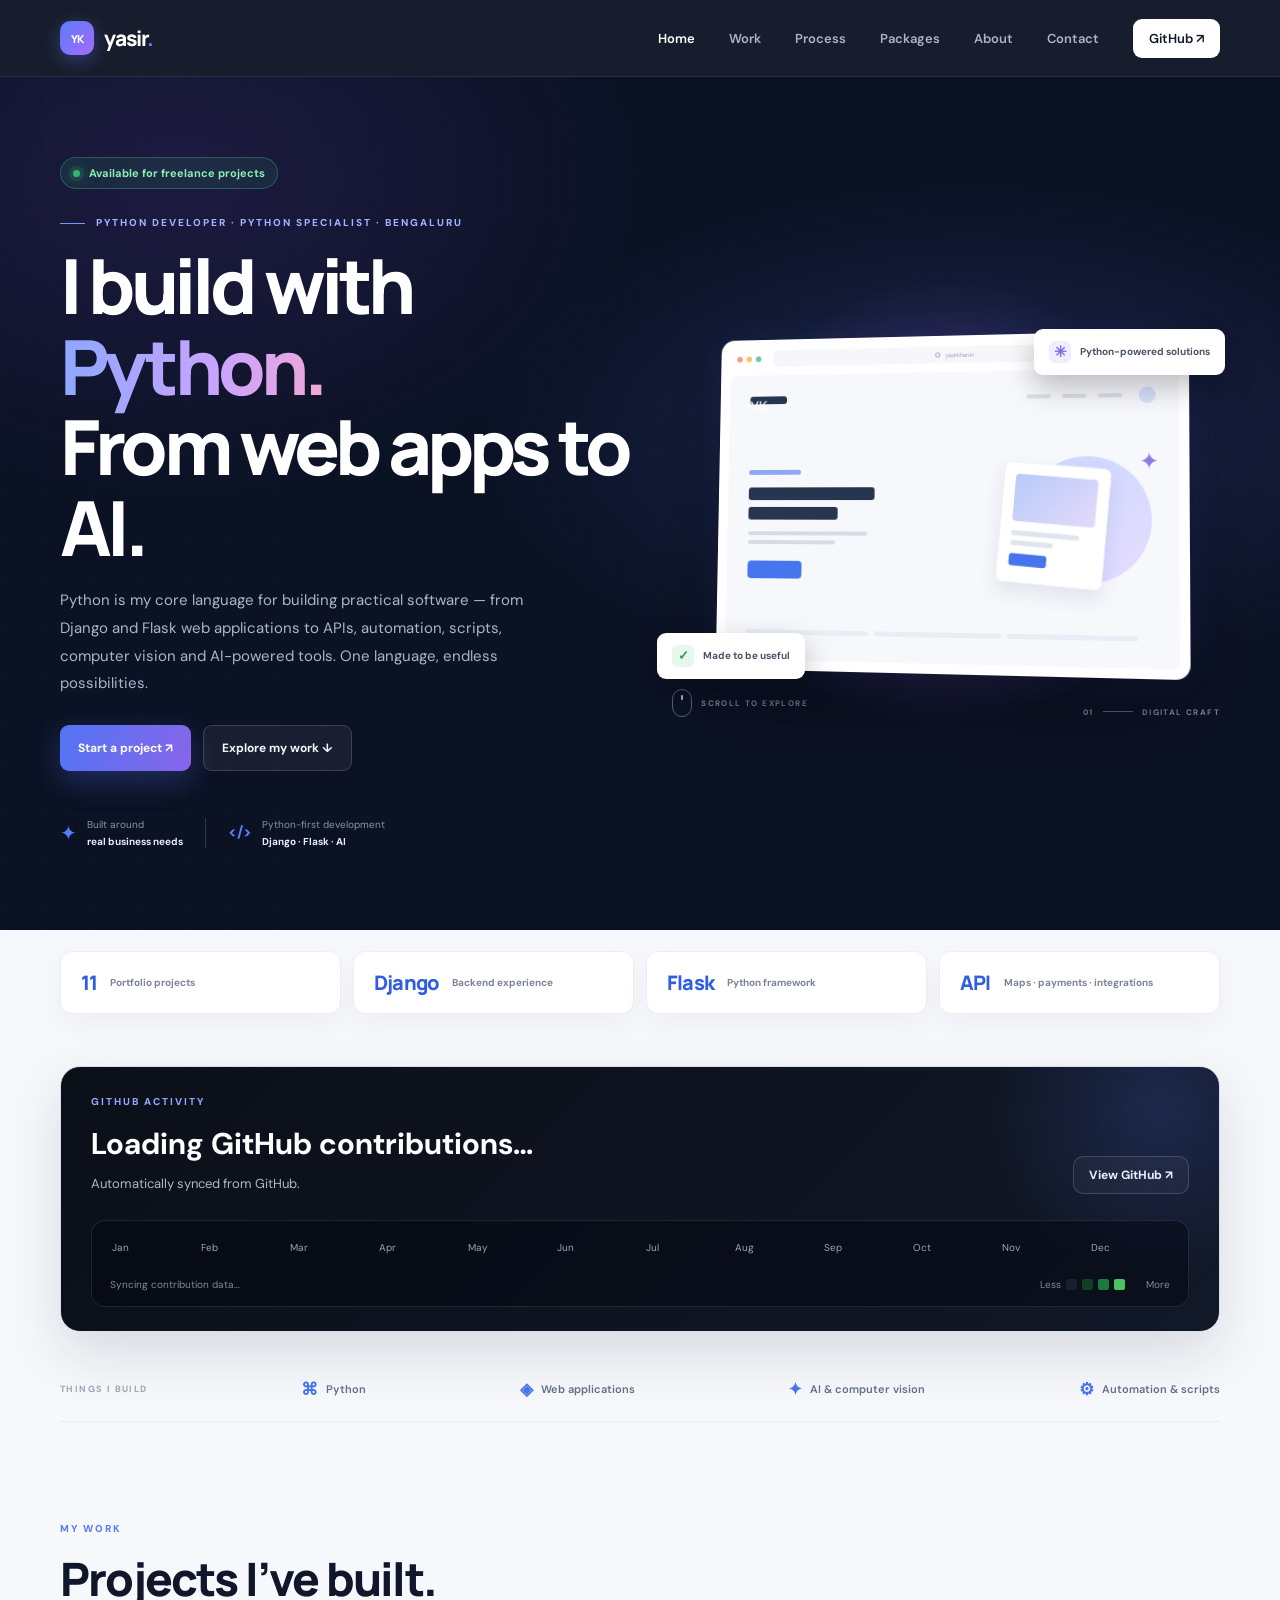
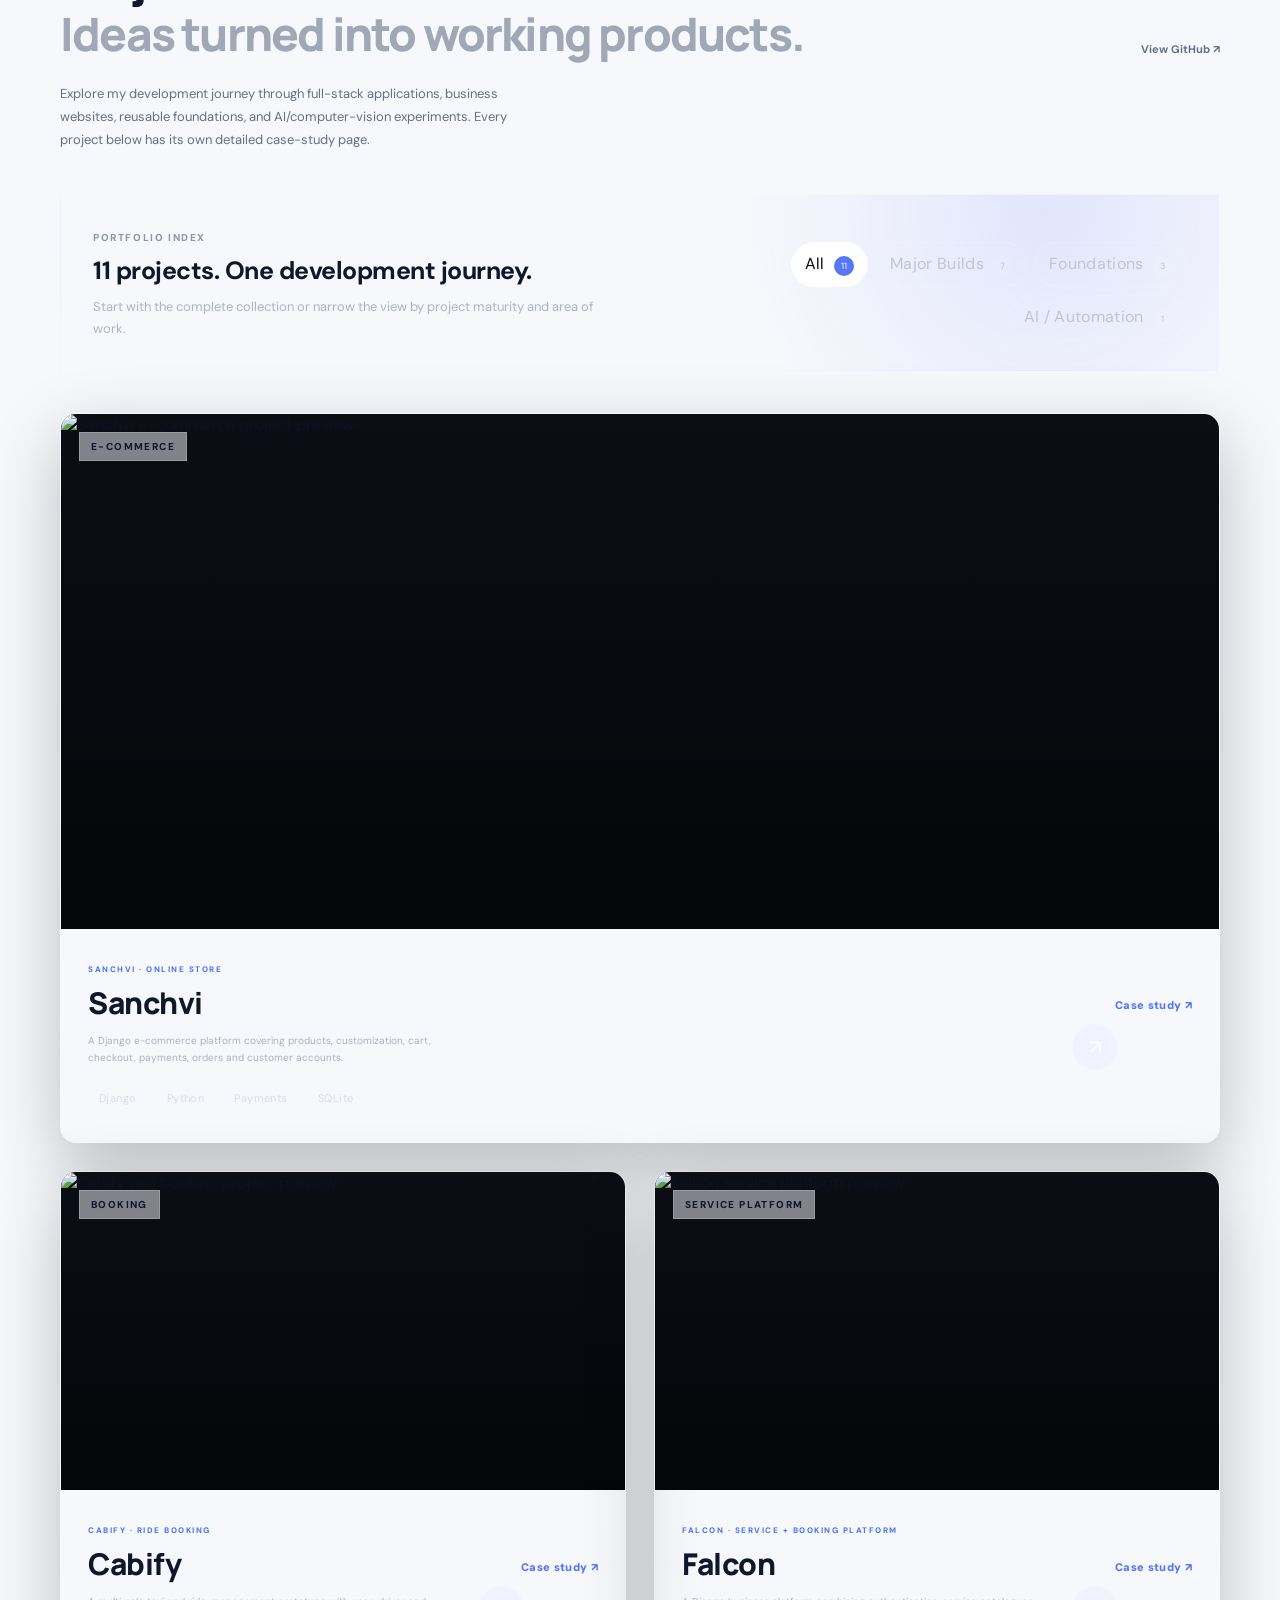
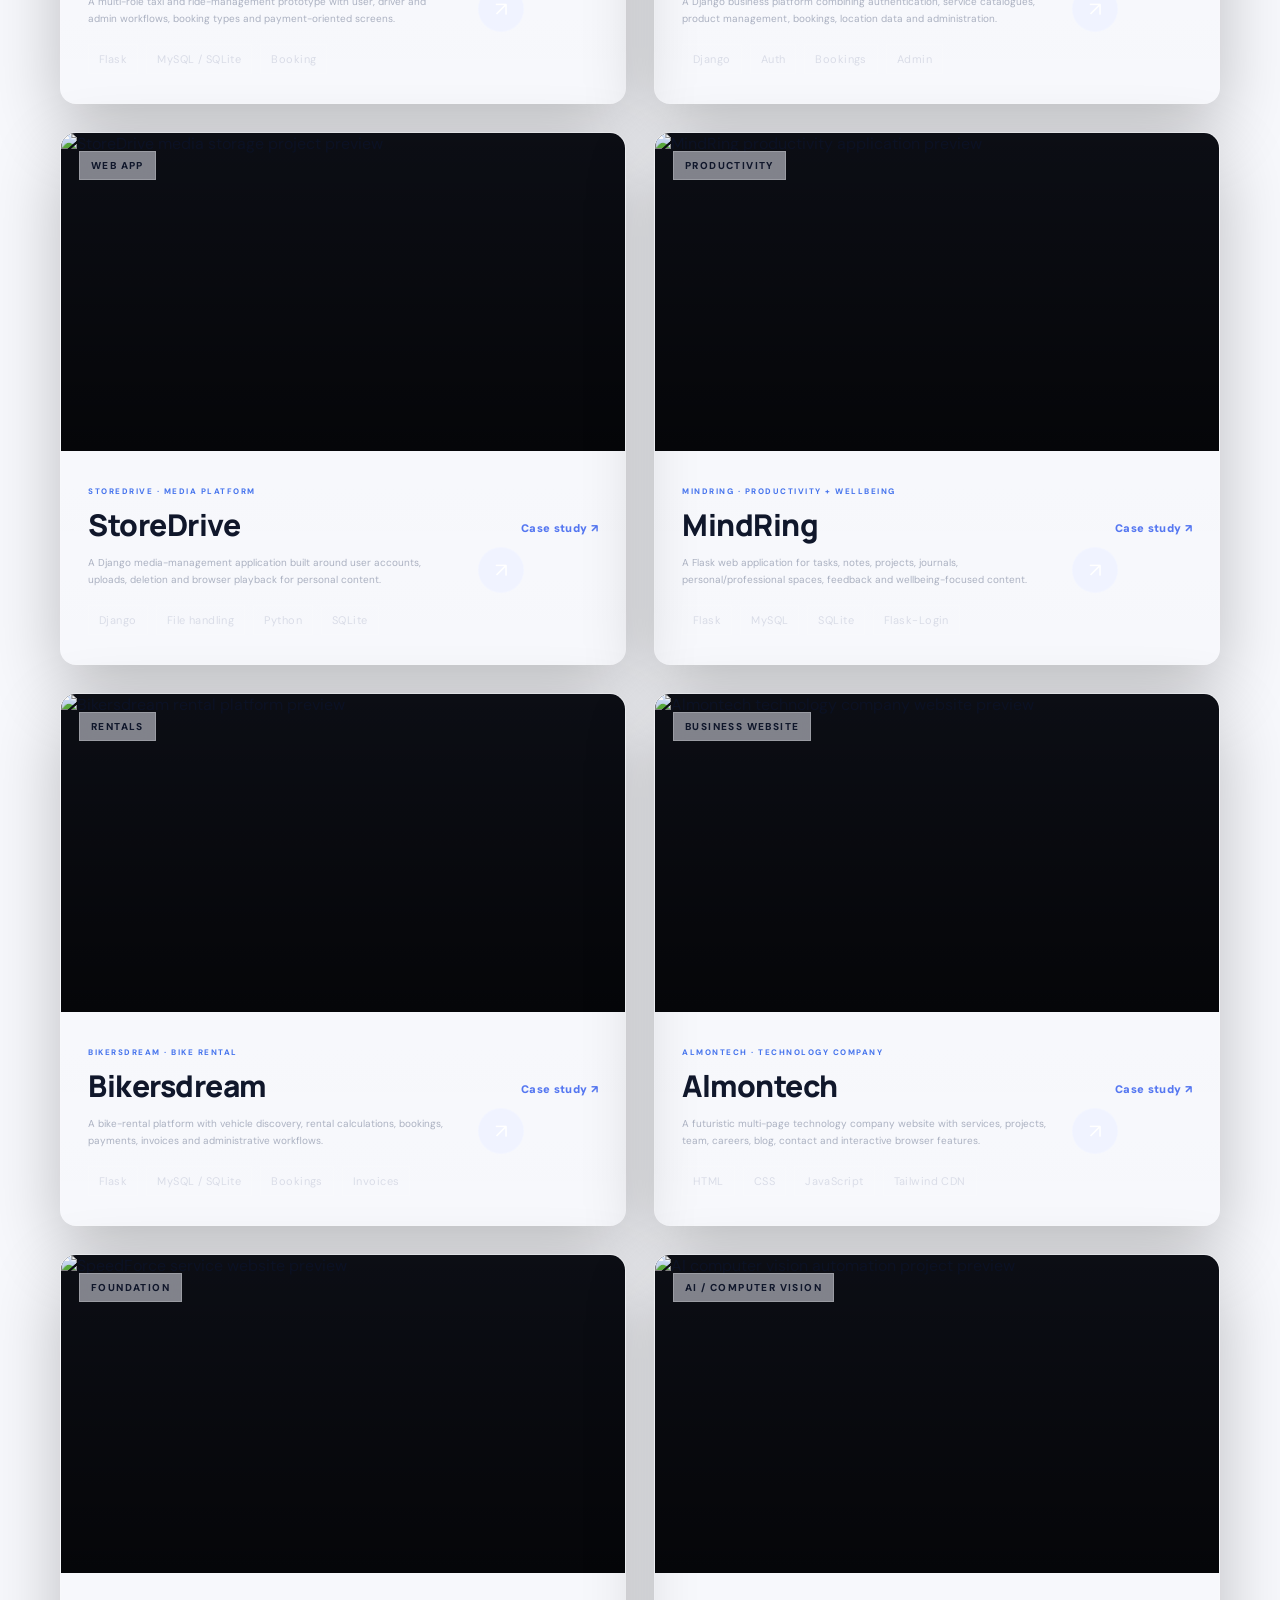
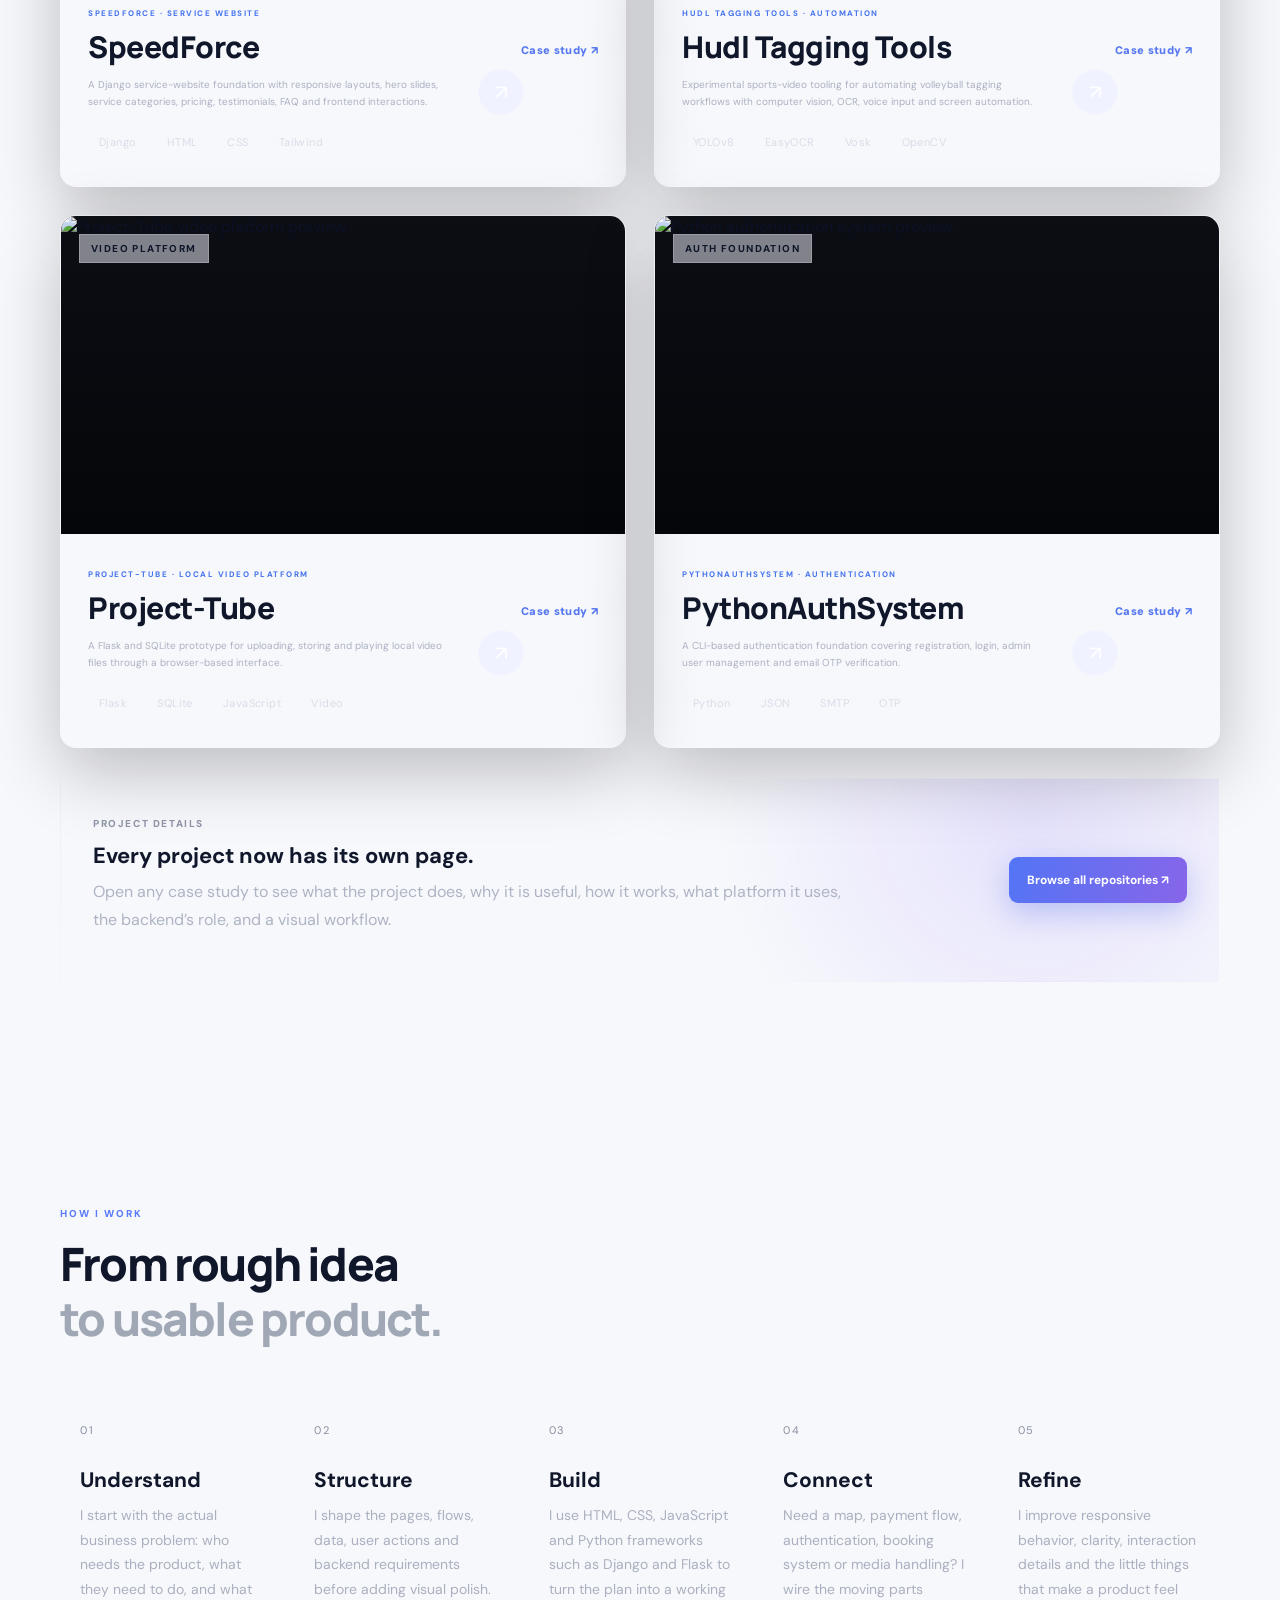
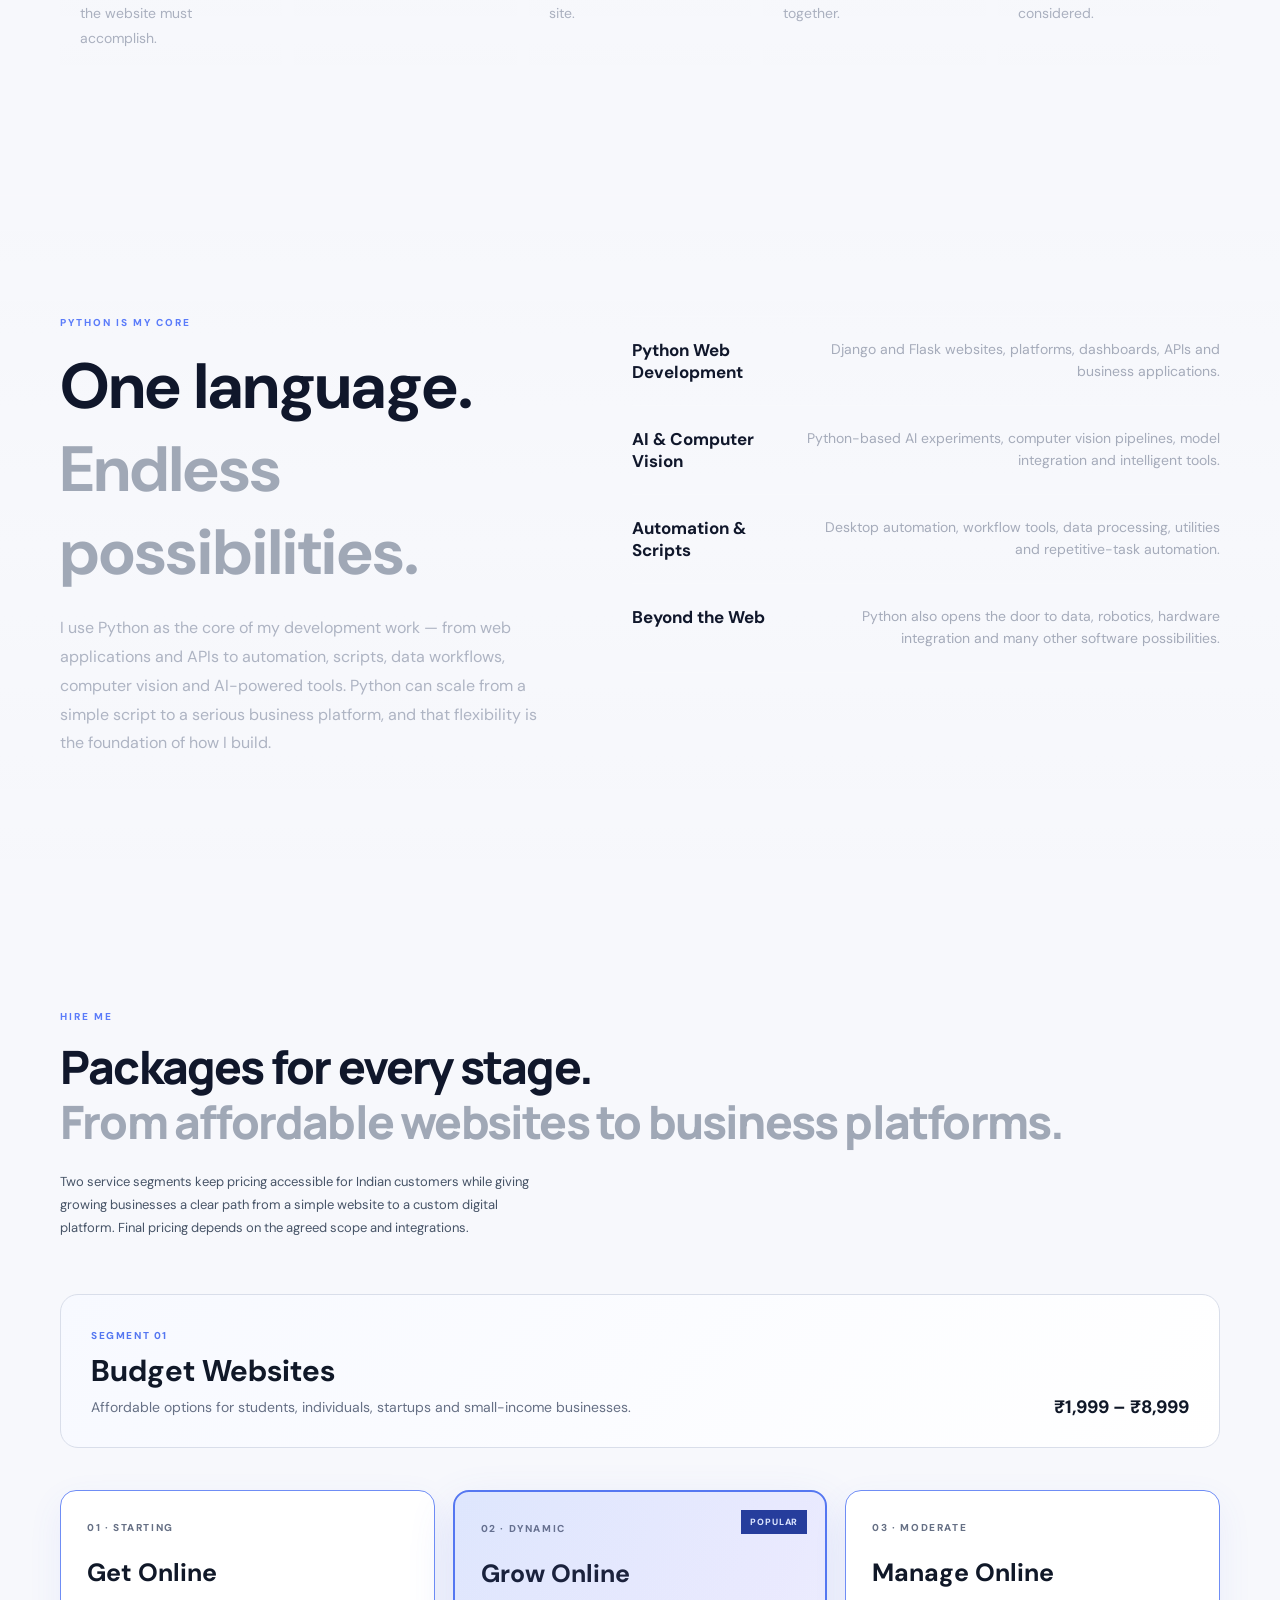
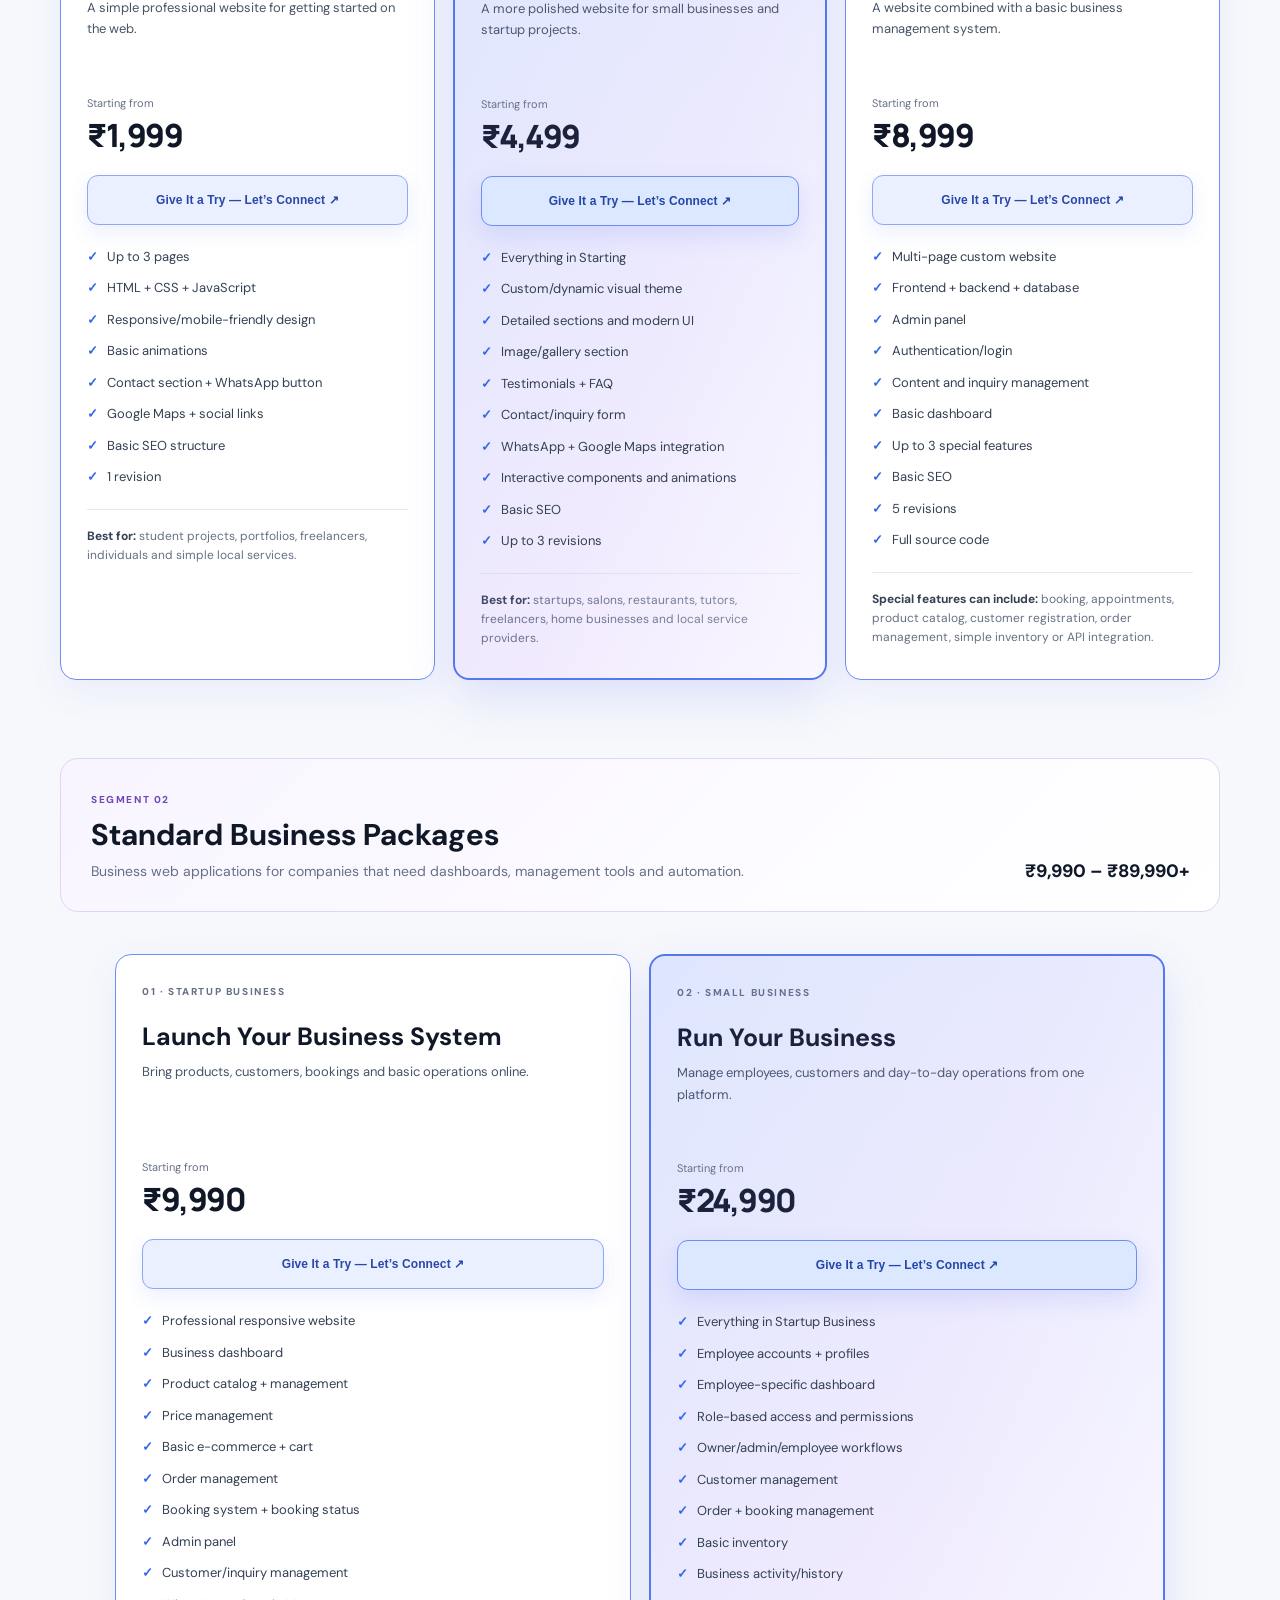
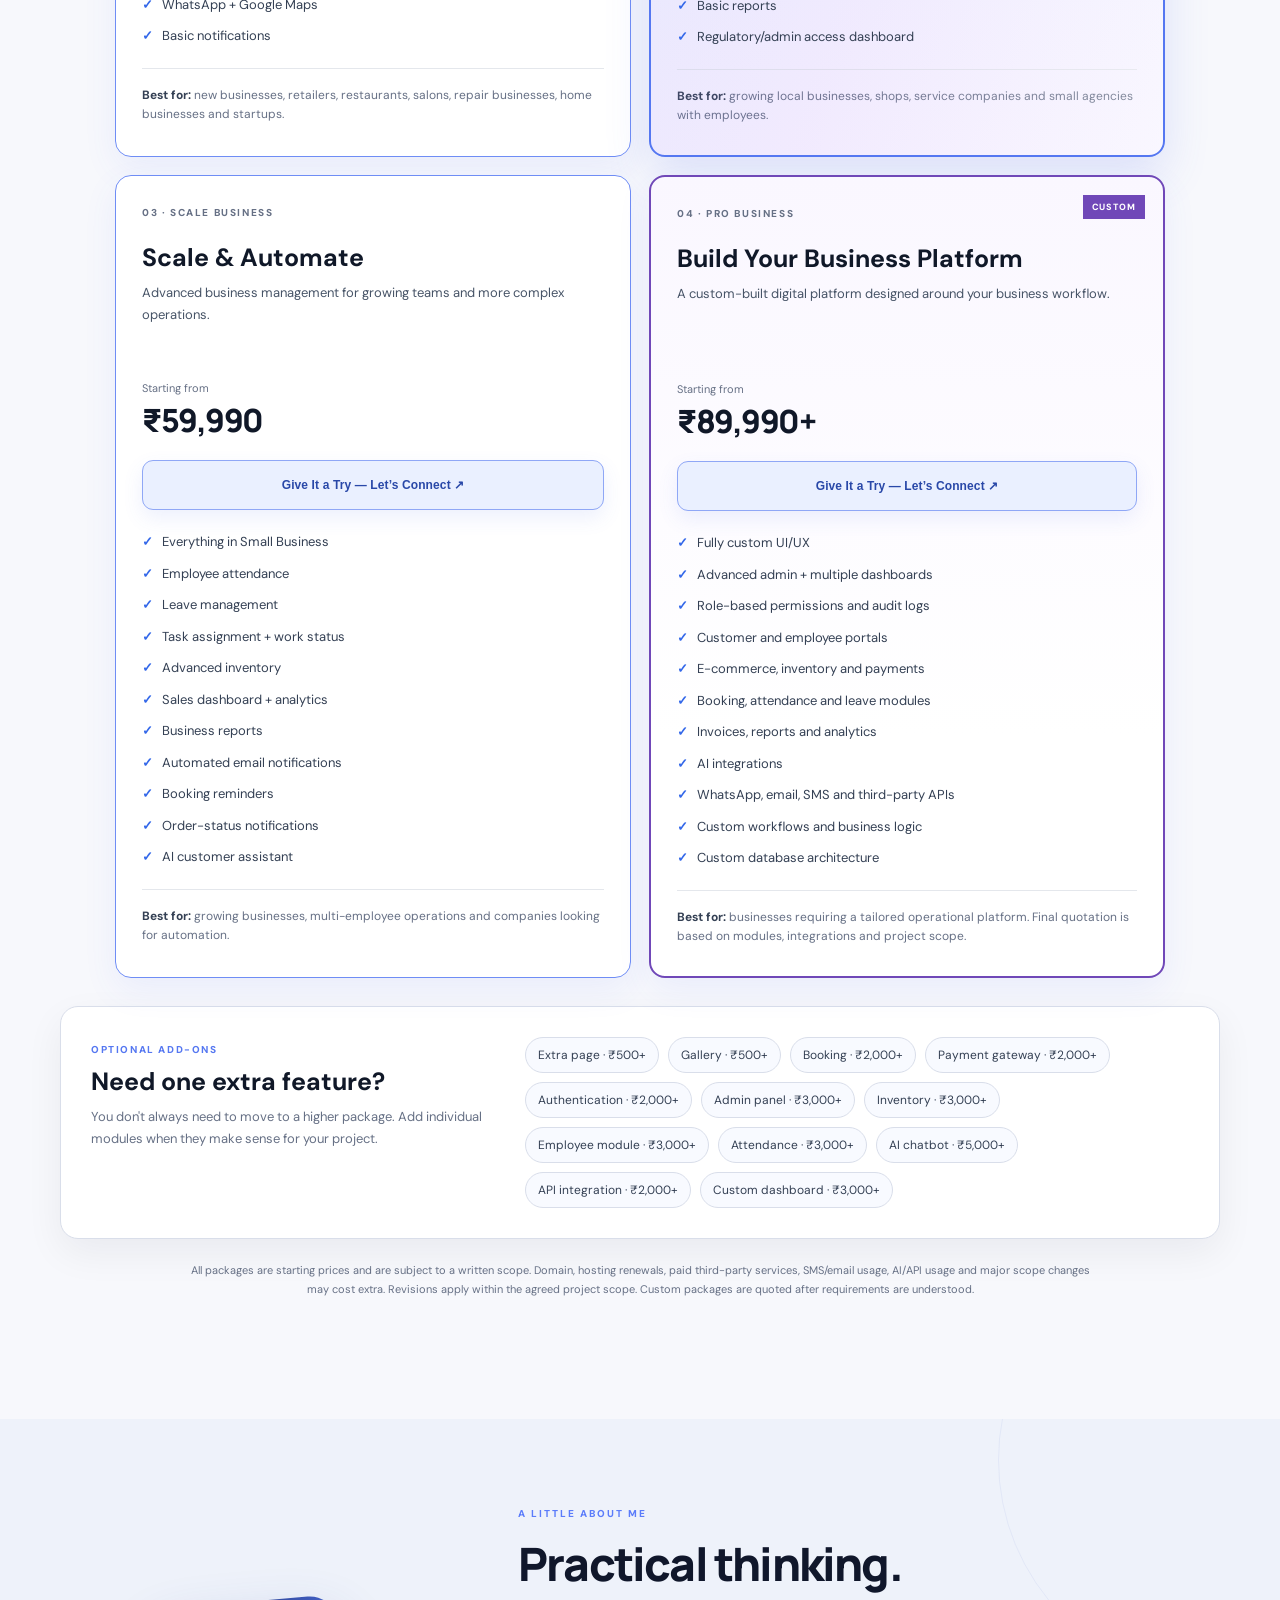
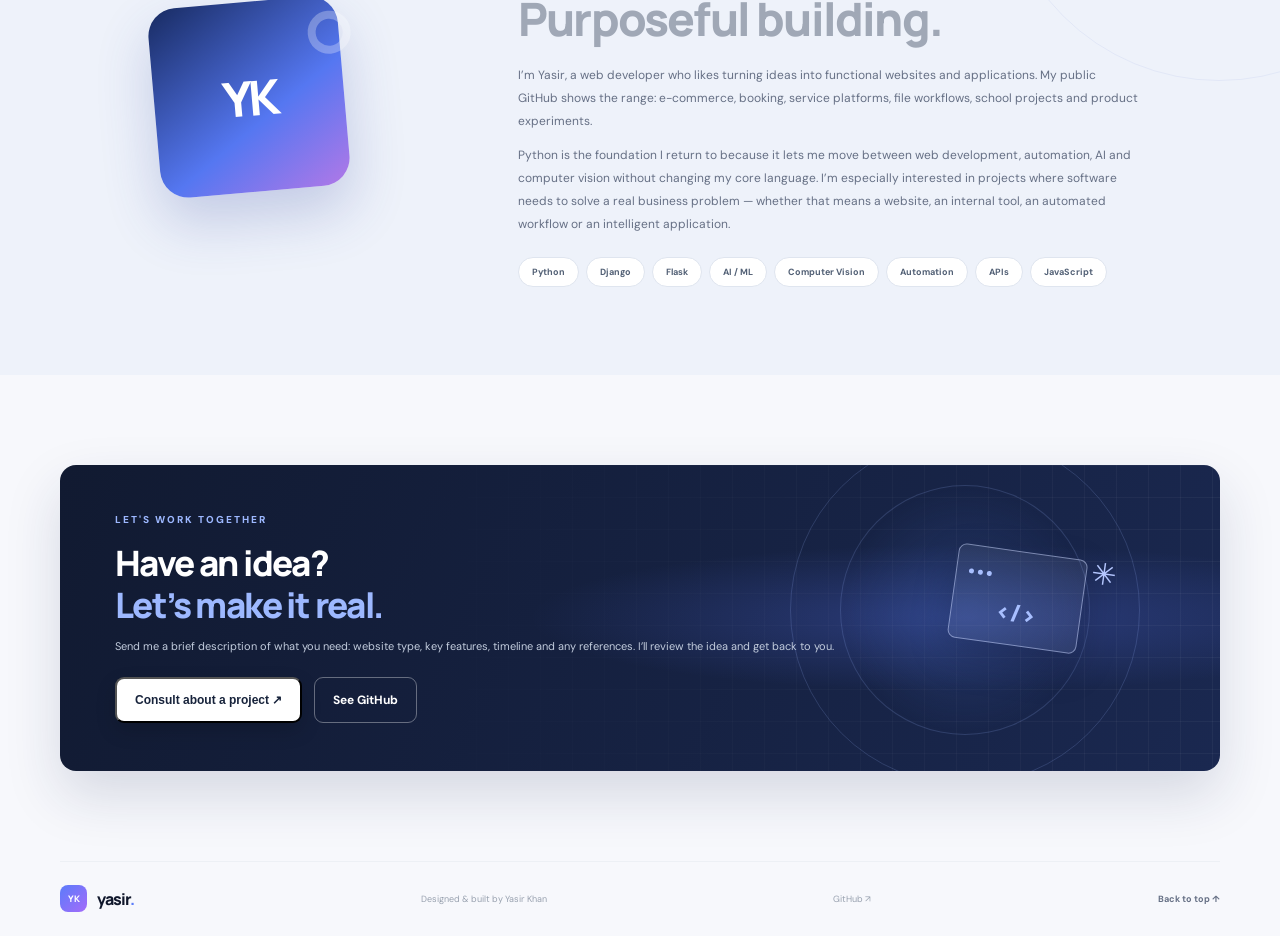
==== commit f0dd2ab2: "Make GitHub activity display dynamic" ====
--- a/index.html
+++ b/index.html
@@ -92,15 +92,20 @@
         <div class="github-activity-head">
           <div>
             <p class="eyebrow">GITHUB ACTIVITY</p>
-            <h2>178 contributions in 2026.</h2>
-            <p>Consistent building across Python, Django, Flask, AI, automation and web development.</p>
+            <h2 id="githubContributionTitle">Loading GitHub contributions…</h2>
+            <p id="githubContributionSubtext">Automatically synced from GitHub.</p>
           </div>
           <a class="github-activity-link" href="https://github.com/yasirkhan251" target="_blank" rel="noreferrer">View GitHub ↗</a>
         </div>
         <div class="github-activity-graph">
-          <div class="github-months" aria-hidden="true"><span>Jan</span><span>Feb</span><span>Mar</span><span>Apr</span><span>May</span><span>Jun</span><span>Jul</span><span>Aug</span><span>Sep</span><span>Oct</span><span>Nov</span><span>Dec</span></div>
-          <div class="github-week-grid"><div class="contribution-week" aria-hidden="true"><span class="contribution-cell level-0"></span><span class="contribution-cell level-0"></span><span class="contribution-cell level-0"></span><span class="contribution-cell level-1"></span><span class="contribution-cell level-0"></span><span class="contribution-cell level-0"></span><span class="contribution-cell level-0"></span></div><div class="contribution-week" aria-hidden="true"><span class="contribution-cell level-0"></span><span class="contribution-cell level-1"></span><span class="contribution-cell level-2"></span><span class="contribution-cell level-1"></span><span class="contribution-cell level-0"></span><span class="contribution-cell level-0"></span><span class="contribution-cell level-0"></span></div><div class="contribution-week" aria-hidden="true"><span class="contribution-cell level-0"></span><span class="contribution-cell level-1"></span><span class="contribution-cell level-1"></span><span class="contribution-cell level-2"></span><span class="contribution-cell level-1"></span><span class="contribution-cell level-0"></span><span class="contribution-cell level-0"></span></div><div class="contribution-week" aria-hidden="true"><span class="contribution-cell level-0"></span><span class="contribution-cell level-0"></span><span class="contribution-cell level-1"></span><span class="contribution-cell level-1"></span><span class="contribution-cell level-0"></span><span class="contribution-cell level-0"></span><span class="contribution-cell level-0"></span></div><div class="contribution-week" aria-hidden="true"><span class="contribution-cell level-0"></span><span class="contribution-cell level-0"></span><span class="contribution-cell level-0"></span><span class="contribution-cell level-1"></span><span class="contribution-cell level-2"></span><span class="contribution-cell level-1"></span><span class="contribution-cell level-0"></span></div><div class="contribution-week" aria-hidden="true"><span class="contribution-cell level-0"></span><span class="contribution-cell level-0"></span><span class="contribution-cell level-1"></span><span class="contribution-cell level-2"></span><span class="contribution-cell level-1"></span><span class="contribution-cell level-0"></span><span class="contribution-cell level-0"></span></div><div class="contribution-week" aria-hidden="true"><span class="contribution-cell level-0"></span><span class="contribution-cell level-1"></span><span class="contribution-cell level-1"></span><span class="contribution-cell level-1"></span><span class="contribution-cell level-0"></span><span class="contribution-cell level-0"></span><span class="contribution-cell level-0"></span></div><div class="contribution-week" aria-hidden="true"><span class="contribution-cell level-0"></span><span class="contribution-cell level-0"></span><span class="contribution-cell level-0"></span><span class="contribution-cell level-1"></span><span class="contribution-cell level-2"></span><span class="contribution-cell level-2"></span><span class="contribution-cell level-0"></span></div><div class="contribution-week" aria-hidden="true"><span class="contribution-cell level-0"></span><span class="contribution-cell level-1"></span><span class="contribution-cell level-2"></span><span class="contribution-cell level-1"></span><span class="contribution-cell level-1"></span><span class="contribution-cell level-0"></span><span class="contribution-cell level-0"></span></div><div class="contribution-week" aria-hidden="true"><span class="contribution-cell level-0"></span><span class="contribution-cell level-0"></span><span class="contribution-cell level-1"></span><span class="contribution-cell level-0"></span><span class="contribution-cell level-0"></span><span class="contribution-cell level-0"></span><span class="contribution-cell level-0"></span></div><div class="contribution-week" aria-hidden="true"><span class="contribution-cell level-0"></span><span class="contribution-cell level-0"></span><span class="contribution-cell level-0"></span><span class="contribution-cell level-1"></span><span class="contribution-cell level-1"></span><span class="contribution-cell level-0"></span><span class="contribution-cell level-0"></span></div><div class="contribution-week" aria-hidden="true"><span class="contribution-cell level-0"></span><span class="contribution-cell level-0"></span><span class="contribution-cell level-1"></span><span class="contribution-cell level-1"></span><span class="contribution-cell level-0"></span><span class="contribution-cell level-0"></span><span class="contribution-cell level-0"></span></div><div class="contribution-week" aria-hidden="true"><span class="contribution-cell level-0"></span><span class="contribution-cell level-1"></span><span class="contribution-cell level-2"></span><span class="contribution-cell level-1"></span><span class="contribution-cell level-0"></span><span class="contribution-cell level-0"></span><span class="contribution-cell level-0"></span></div><div class="contribution-week" aria-hidden="true"><span class="contribution-cell level-0"></span><span class="contribution-cell level-0"></span><span class="contribution-cell level-0"></span><span class="contribution-cell level-0"></span><span class="contribution-cell level-1"></span><span class="contribution-cell level-2"></span><span class="contribution-cell level-1"></span></div><div class="contribution-week" aria-hidden="true"><span class="contribution-cell level-0"></span><span class="contribution-cell level-0"></span><span class="contribution-cell level-1"></span><span class="contribution-cell level-2"></span><span class="contribution-cell level-1"></span><span class="contribution-cell level-0"></span><span class="contribution-cell level-0"></span></div><div class="contribution-week" aria-hidden="true"><span class="contribution-cell level-0"></span><span class="contribution-cell level-0"></span><span class="contribution-cell level-0"></span><span class="contribution-cell level-1"></span><span class="contribution-cell level-0"></span><span class="contribution-cell level-0"></span><span class="contribution-cell level-0"></span></div><div class="contribution-week" aria-hidden="true"><span class="contribution-cell level-0"></span><span class="contribution-cell level-0"></span><span class="contribution-cell level-1"></span><span class="contribution-cell level-1"></span><span class="contribution-cell level-0"></span><span class="contribution-cell level-0"></span><span class="contribution-cell level-0"></span></div><div class="contribution-week" aria-hidden="true"><span class="contribution-cell level-0"></span><span class="contribution-cell level-1"></span><span class="contribution-cell level-1"></span><span class="contribution-cell level-2"></span><span class="contribution-cell level-1"></span><span class="contribution-cell level-0"></span><span class="contribution-cell level-0"></span></div><div class="contribution-week" aria-hidden="true"><span class="contribution-cell level-0"></span><span class="contribution-cell level-0"></span><span class="contribution-cell level-0"></span><span class="contribution-cell level-1"></span><span class="contribution-cell level-2"></span><span class="contribution-cell level-1"></span><span class="contribution-cell level-0"></span></div><div class="contribution-week" aria-hidden="true"><span class="contribution-cell level-0"></span><span class="contribution-cell level-0"></span><span class="contribution-cell level-1"></span><span class="contribution-cell level-1"></span><span class="contribution-cell level-0"></span><span class="contribution-cell level-0"></span><span class="contribution-cell level-0"></span></div><div class="contribution-week" aria-hidden="true"><span class="contribution-cell level-0"></span><span class="contribution-cell level-0"></span><span class="contribution-cell level-0"></span><span class="contribution-cell level-0"></span><span class="contribution-cell level-1"></span><span class="contribution-cell level-0"></span><span class="contribution-cell level-0"></span></div><div class="contribution-week" aria-hidden="true"><span class="contribution-cell level-0"></span><span class="contribution-cell level-0"></span><span class="contribution-cell level-1"></span><span class="contribution-cell level-2"></span><span class="contribution-cell level-1"></span><span class="contribution-cell level-0"></span><span class="contribution-cell level-0"></span></div><div class="contribution-week" aria-hidden="true"><span class="contribution-cell level-0"></span><span class="contribution-cell level-1"></span><span class="contribution-cell level-1"></span><span class="contribution-cell level-1"></span><span class="contribution-cell level-0"></span><span class="contribution-cell level-0"></span><span class="contribution-cell level-0"></span></div><div class="contribution-week" aria-hidden="true"><span class="contribution-cell level-0"></span><span class="contribution-cell level-0"></span><span class="contribution-cell level-0"></span><span class="contribution-cell level-1"></span><span class="contribution-cell level-1"></span><span class="contribution-cell level-0"></span><span class="contribution-cell level-0"></span></div><div class="contribution-week" aria-hidden="true"><span class="contribution-cell level-0"></span><span class="contribution-cell level-0"></span><span class="contribution-cell level-1"></span><span class="contribution-cell level-1"></span><span class="contribution-cell level-2"></span><span class="contribution-cell level-1"></span><span class="contribution-cell level-0"></span></div><div class="contribution-week" aria-hidden="true"><span class="contribution-cell level-0"></span><span class="contribution-cell level-1"></span><span class="contribution-cell level-2"></span><span class="contribution-cell level-1"></span><span class="contribution-cell level-0"></span><span class="contribution-cell level-0"></span><span class="contribution-cell level-0"></span></div><div class="contribution-week" aria-hidden="true"><span class="contribution-cell level-0"></span><span class="contribution-cell level-0"></span><span class="contribution-cell level-0"></span><span class="contribution-cell level-1"></span><span class="contribution-cell level-0"></span><span class="contribution-cell level-0"></span><span class="contribution-cell level-0"></span></div><div class="contribution-week" aria-hidden="true"><span class="contribution-cell level-0"></span><span class="contribution-cell level-0"></span><span class="contribution-cell level-1"></span><span class="contribution-cell level-1"></span><span class="contribution-cell level-0"></span><span class="contribution-cell level-0"></span><span class="contribution-cell level-0"></span></div><div class="contribution-week" aria-hidden="true"><span class="contribution-cell level-0"></span><span class="contribution-cell level-1"></span><span class="contribution-cell level-1"></span><span class="contribution-cell level-2"></span><span class="contribution-cell level-1"></span><span class="contribution-cell level-0"></span><span class="contribution-cell level-0"></span></div><div class="contribution-week" aria-hidden="true"><span class="contribution-cell level-0"></span><span class="contribution-cell level-0"></span><span class="contribution-cell level-0"></span><span class="contribution-cell level-1"></span><span class="contribution-cell level-2"></span><span class="contribution-cell level-1"></span><span class="contribution-cell level-0"></span></div><div class="contribution-week" aria-hidden="true"><span class="contribution-cell level-0"></span><span class="contribution-cell level-0"></span><span class="contribution-cell level-1"></span><span class="contribution-cell level-2"></span><span class="contribution-cell level-1"></span><span class="contribution-cell level-0"></span><span class="contribution-cell level-0"></span></div><div class="contribution-week" aria-hidden="true"><span class="contribution-cell level-0"></span><span class="contribution-cell level-1"></span><span class="contribution-cell level-2"></span><span class="contribution-cell level-1"></span><span class="contribution-cell level-0"></span><span class="contribution-cell level-0"></span><span class="contribution-cell level-0"></span></div><div class="contribution-week" aria-hidden="true"><span class="contribution-cell level-0"></span><span class="contribution-cell level-0"></span><span class="contribution-cell level-1"></span><span class="contribution-cell level-1"></span><span class="contribution-cell level-0"></span><span class="contribution-cell level-0"></span><span class="contribution-cell level-0"></span></div><div class="contribution-week" aria-hidden="true"><span class="contribution-cell level-0"></span><span class="contribution-cell level-0"></span><span class="contribution-cell level-0"></span><span class="contribution-cell level-1"></span><span class="contribution-cell level-2"></span><span class="contribution-cell level-1"></span><span class="contribution-cell level-0"></span></div><div class="contribution-week" aria-hidden="true"><span class="contribution-cell level-0"></span><span class="contribution-cell level-0"></span><span class="contribution-cell level-1"></span><span class="contribution-cell level-2"></span><span class="contribution-cell level-2"></span><span class="contribution-cell level-0"></span><span class="contribution-cell level-0"></span></div><div class="contribution-week" aria-hidden="true"><span class="contribution-cell level-0"></span><span class="contribution-cell level-1"></span><span class="contribution-cell level-2"></span><span class="contribution-cell level-1"></span><span class="contribution-cell level-0"></span><span class="contribution-cell level-0"></span><span class="contribution-cell level-0"></span></div><div class="contribution-week" aria-hidden="true"><span class="contribution-cell level-0"></span><span class="contribution-cell level-0"></span><span class="contribution-cell level-0"></span><span class="contribution-cell level-1"></span><span class="contribution-cell level-0"></span><span class="contribution-cell level-0"></span><span class="contribution-cell level-0"></span></div><div class="contribution-week" aria-hidden="true"><span class="contribution-cell level-0"></span><span class="contribution-cell level-0"></span><span class="contribution-cell level-1"></span><span class="contribution-cell level-1"></span><span class="contribution-cell level-0"></span><span class="contribution-cell level-0"></span><span class="contribution-cell level-0"></span></div><div class="contribution-week" aria-hidden="true"><span class="contribution-cell level-0"></span><span class="contribution-cell level-1"></span><span class="contribution-cell level-1"></span><span class="contribution-cell level-2"></span><span class="contribution-cell level-1"></span><span class="contribution-cell level-0"></span><span class="contribution-cell level-0"></span></div><div class="contribution-week" aria-hidden="true"><span class="contribution-cell level-0"></span><span class="contribution-cell level-0"></span><span class="contribution-cell level-0"></span><span class="contribution-cell level-1"></span><span class="contribution-cell level-1"></span><span class="contribution-cell level-0"></span><span class="contribution-cell level-0"></span></div><div class="contribution-week" aria-hidden="true"><span class="contribution-cell level-0"></span><span class="contribution-cell level-0"></span><span class="contribution-cell level-1"></span><span class="contribution-cell level-2"></span><span class="contribution-cell level-1"></span><span class="contribution-cell level-0"></span><span class="contribution-cell level-0"></span></div><div class="contribution-week" aria-hidden="true"><span class="contribution-cell level-0"></span><span class="contribution-cell level-1"></span><span class="contribution-cell level-2"></span><span class="contribution-cell level-1"></span><span class="contribution-cell level-0"></span><span class="contribution-cell level-0"></span><span class="contribution-cell level-0"></span></div><div class="contribution-week" aria-hidden="true"><span class="contribution-cell level-0"></span><span class="contribution-cell level-0"></span><span class="contribution-cell level-0"></span><span class="contribution-cell level-1"></span><span class="contribution-cell level-0"></span><span class="contribution-cell level-0"></span><span class="contribution-cell level-0"></span></div><div class="contribution-week" aria-hidden="true"><span class="contribution-cell level-0"></span><span class="contribution-cell level-0"></span><span class="contribution-cell level-1"></span><span class="contribution-cell level-1"></span><span class="contribution-cell level-0"></span><span class="contribution-cell level-0"></span><span class="contribution-cell level-0"></span></div><div class="contribution-week" aria-hidden="true"><span class="contribution-cell level-0"></span><span class="contribution-cell level-1"></span><span class="contribution-cell level-1"></span><span class="contribution-cell level-2"></span><span class="contribution-cell level-1"></span><span class="contribution-cell level-0"></span><span class="contribution-cell level-0"></span></div><div class="contribution-week" aria-hidden="true"><span class="contribution-cell level-0"></span><span class="contribution-cell level-0"></span><span class="contribution-cell level-0"></span><span class="contribution-cell level-1"></span><span class="contribution-cell level-2"></span><span class="contribution-cell level-1"></span><span class="contribution-cell level-0"></span></div><div class="contribution-week" aria-hidden="true"><span class="contribution-cell level-0"></span><span class="contribution-cell level-0"></span><span class="contribution-cell level-1"></span><span class="contribution-cell level-1"></span><span class="contribution-cell level-0"></span><span class="contribution-cell level-0"></span><span class="contribution-cell level-0"></span></div><div class="contribution-week" aria-hidden="true"><span class="contribution-cell level-0"></span><span class="contribution-cell level-1"></span><span class="contribution-cell level-2"></span><span class="contribution-cell level-1"></span><span class="contribution-cell level-0"></span><span class="contribution-cell level-0"></span><span class="contribution-cell level-0"></span></div><div class="contribution-week" aria-hidden="true"><span class="contribution-cell level-0"></span><span class="contribution-cell level-0"></span><span class="contribution-cell level-0"></span><span class="contribution-cell level-1"></span><span class="contribution-cell level-1"></span><span class="contribution-cell level-0"></span><span class="contribution-cell level-0"></span></div><div class="contribution-week" aria-hidden="true"><span class="contribution-cell level-0"></span><span class="contribution-cell level-0"></span><span class="contribution-cell level-1"></span><span class="contribution-cell level-2"></span><span class="contribution-cell level-1"></span><span class="contribution-cell level-0"></span><span class="contribution-cell level-0"></span></div><div class="contribution-week" aria-hidden="true"><span class="contribution-cell level-0"></span><span class="contribution-cell level-1"></span><span class="contribution-cell level-2"></span><span class="contribution-cell level-1"></span><span class="contribution-cell level-0"></span><span class="contribution-cell level-0"></span><span class="contribution-cell level-0"></span></div><div class="contribution-week" aria-hidden="true"><span class="contribution-cell level-0"></span><span class="contribution-cell level-0"></span><span class="contribution-cell level-0"></span><span class="contribution-cell level-1"></span><span class="contribution-cell level-0"></span><span class="contribution-cell level-0"></span><span class="contribution-cell level-0"></span></div></div>
-          <div class="github-activity-footer"><span>Contribution snapshot · 2026</span><span class="github-legend"><span>Less</span><i class="level-0"></i><i class="level-1"></i><i class="level-2"></i><i class="level-3"></i><span>More</span></span></div>
+          <div class="github-months" aria-hidden="true">
+            <span>Jan</span><span>Feb</span><span>Mar</span><span>Apr</span><span>May</span><span>Jun</span><span>Jul</span><span>Aug</span><span>Sep</span><span>Oct</span><span>Nov</span><span>Dec</span>
+          </div>
+          <div class="github-week-grid" id="githubContributionGrid" aria-label="GitHub contribution calendar"></div>
+          <div class="github-activity-footer">
+            <span id="githubContributionUpdated">Syncing contribution data…</span>
+            <span class="github-legend"><span>Less</span><i class="level-0"></i><i class="level-1"></i><i class="level-2"></i><i class="level-3"></i><i class="level-4"></i><span>More</span></span>
+          </div>
         </div>
       </div>
     </section>
--- a/styles.css
+++ b/styles.css
@@ -570,3 +570,132 @@
     transition:none !important;
   }
 }
+
+
+/* GitHub activity contribution section */
+.github-activity-section{padding-top:30px;padding-bottom:25px}
+.github-activity-card{
+  position:relative;
+  overflow:hidden;
+  padding:28px 30px 24px;
+  border:1px solid #d9deea;
+  border-radius:20px;
+  background:linear-gradient(135deg,#0b0f18 0%,#111827 100%);
+  color:#f8fafc;
+  box-shadow:0 22px 55px rgba(16,24,40,.13);
+}
+.github-activity-card::after{
+  content:"";
+  position:absolute;
+  right:-120px;
+  top:-140px;
+  width:360px;
+  height:360px;
+  border-radius:50%;
+  background:radial-gradient(circle,rgba(83,114,234,.20),transparent 68%);
+  pointer-events:none;
+}
+.github-activity-head{
+  position:relative;
+  z-index:1;
+  display:flex;
+  align-items:flex-end;
+  justify-content:space-between;
+  gap:24px;
+}
+.github-activity-head h2{
+  margin:.35rem 0 .6rem;
+  font-size:30px;
+  color:#fff;
+}
+.github-activity-head p:not(.eyebrow){
+  margin:0;
+  color:#aeb8ca;
+  font-size:13px;
+  line-height:1.65;
+  max-width:620px;
+}
+.github-activity-head .eyebrow{color:#90a8ff}
+.github-activity-link{
+  flex:0 0 auto;
+  padding:10px 15px;
+  border:1px solid rgba(255,255,255,.16);
+  border-radius:10px;
+  color:#e6ebff;
+  text-decoration:none;
+  font-size:12px;
+  font-weight:800;
+  background:rgba(255,255,255,.04);
+  transition:transform .2s ease,background .2s ease,border-color .2s ease;
+}
+.github-activity-link:hover{
+  transform:translateY(-2px);
+  background:rgba(93,113,232,.18);
+  border-color:rgba(138,158,255,.5);
+}
+.github-activity-graph{
+  position:relative;
+  z-index:1;
+  margin-top:26px;
+  padding:20px 18px 15px;
+  overflow:hidden;
+  border:1px solid rgba(255,255,255,.10);
+  border-radius:14px;
+  background:rgba(3,7,18,.48);
+}
+.github-months{
+  display:grid;
+  grid-template-columns:repeat(12,1fr);
+  gap:10px;
+  margin-left:2px;
+  margin-bottom:10px;
+  color:#9aa5b8;
+  font-size:10px;
+}
+.github-months span{text-align:left}
+.github-week-grid{
+  display:grid;
+  grid-template-columns:repeat(52,minmax(5px,1fr));
+  gap:4px;
+  min-width:700px;
+}
+.contribution-week{display:grid;grid-template-rows:repeat(7,9px);gap:4px}
+.contribution-cell{
+  width:100%;
+  aspect-ratio:1;
+  min-width:5px;
+  min-height:5px;
+  border-radius:2px;
+  background:#17202c;
+  box-shadow:inset 0 0 0 1px rgba(255,255,255,.015);
+}
+.contribution-cell.level-1{background:#123f24}
+.contribution-cell.level-2{background:#1d783b}
+.contribution-cell.level-3{background:#4ac463}
+.github-activity-footer{
+  display:flex;
+  align-items:center;
+  justify-content:space-between;
+  gap:16px;
+  margin-top:14px;
+  color:#7f8ba0;
+  font-size:10px;
+}
+.github-legend{display:flex;align-items:center;gap:5px}
+.github-legend i{
+  display:block;
+  width:11px;
+  height:11px;
+  border-radius:2px;
+}
+.github-legend i.level-0{background:#17202c}
+.github-legend i.level-1{background:#123f24}
+.github-legend i.level-2{background:#1d783b}
+.github-legend i.level-3{background:#4ac463}
+@media(max-width:760px){
+  .github-activity-card{padding:24px 20px 20px}
+  .github-activity-head{align-items:flex-start;flex-direction:column}
+  .github-activity-head h2{font-size:25px}
+  .github-activity-link{width:100%;text-align:center}
+  .github-activity-graph{overflow-x:auto}
+}
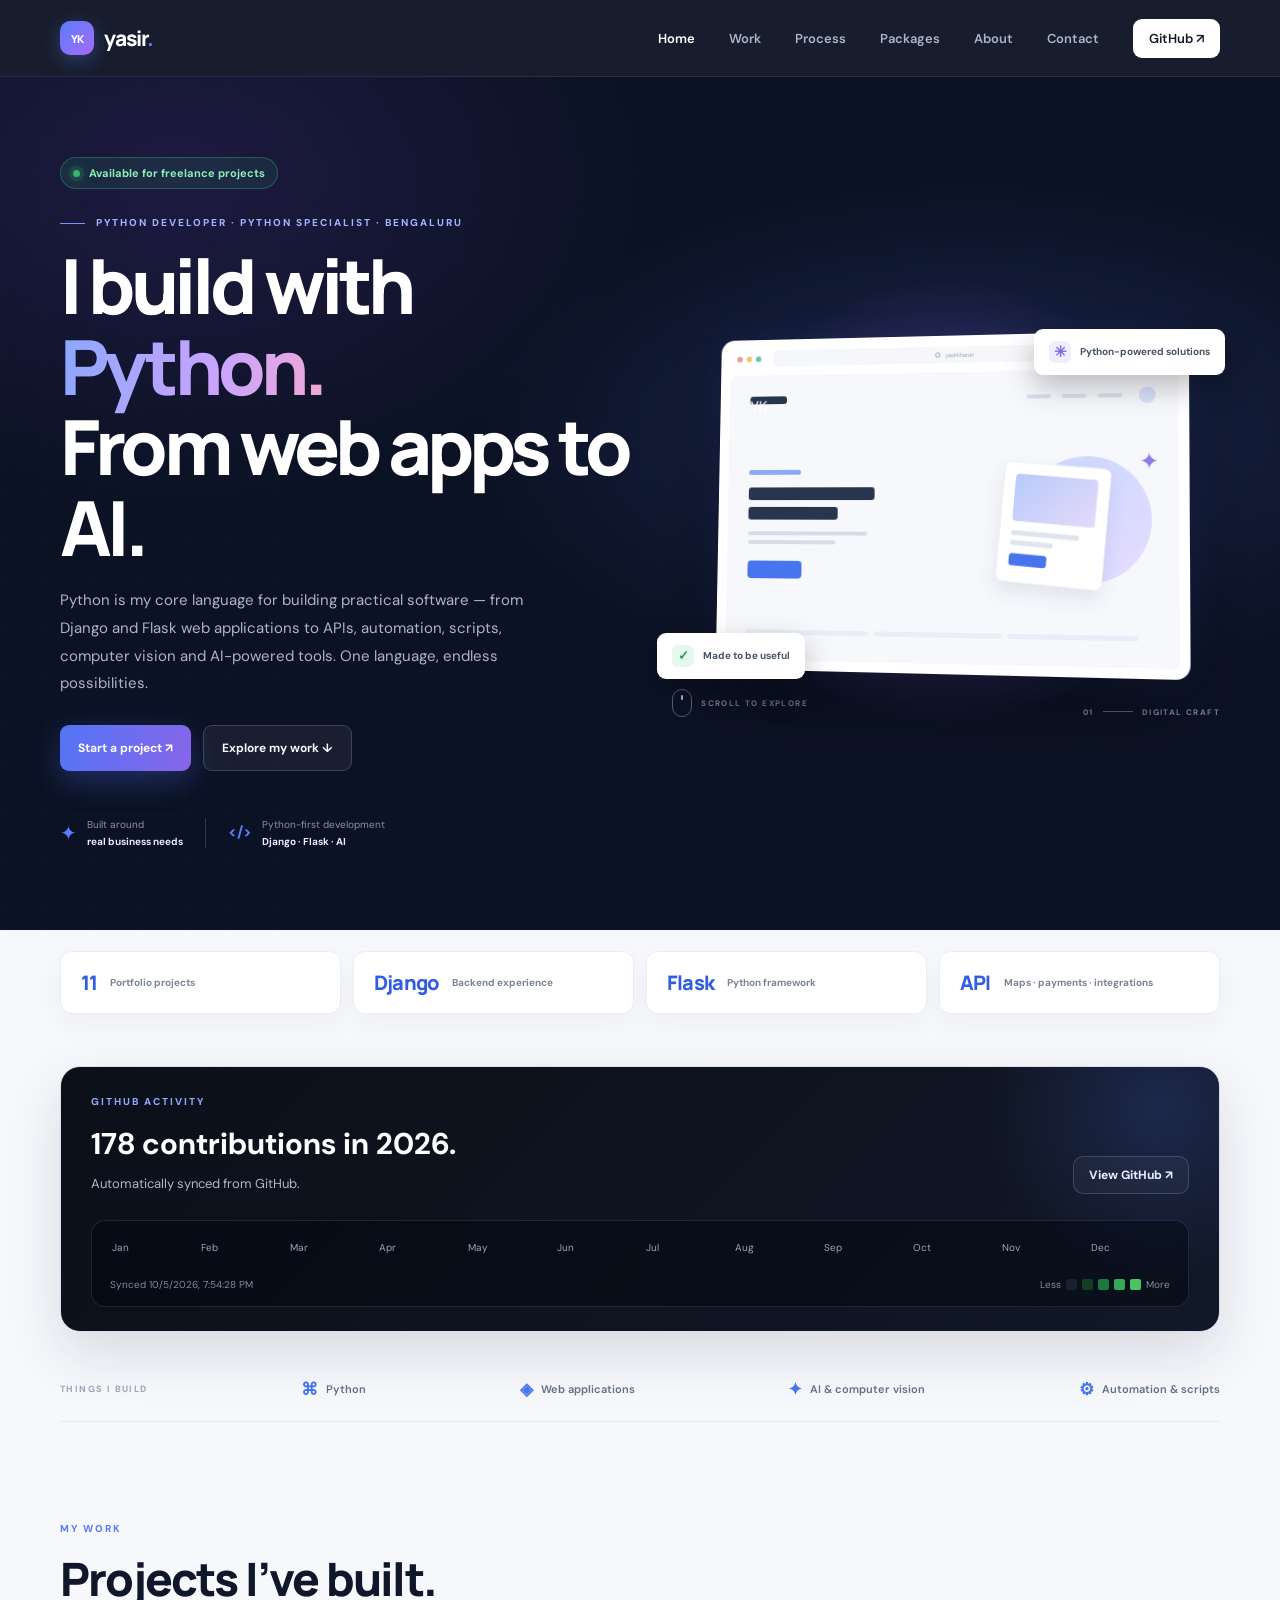
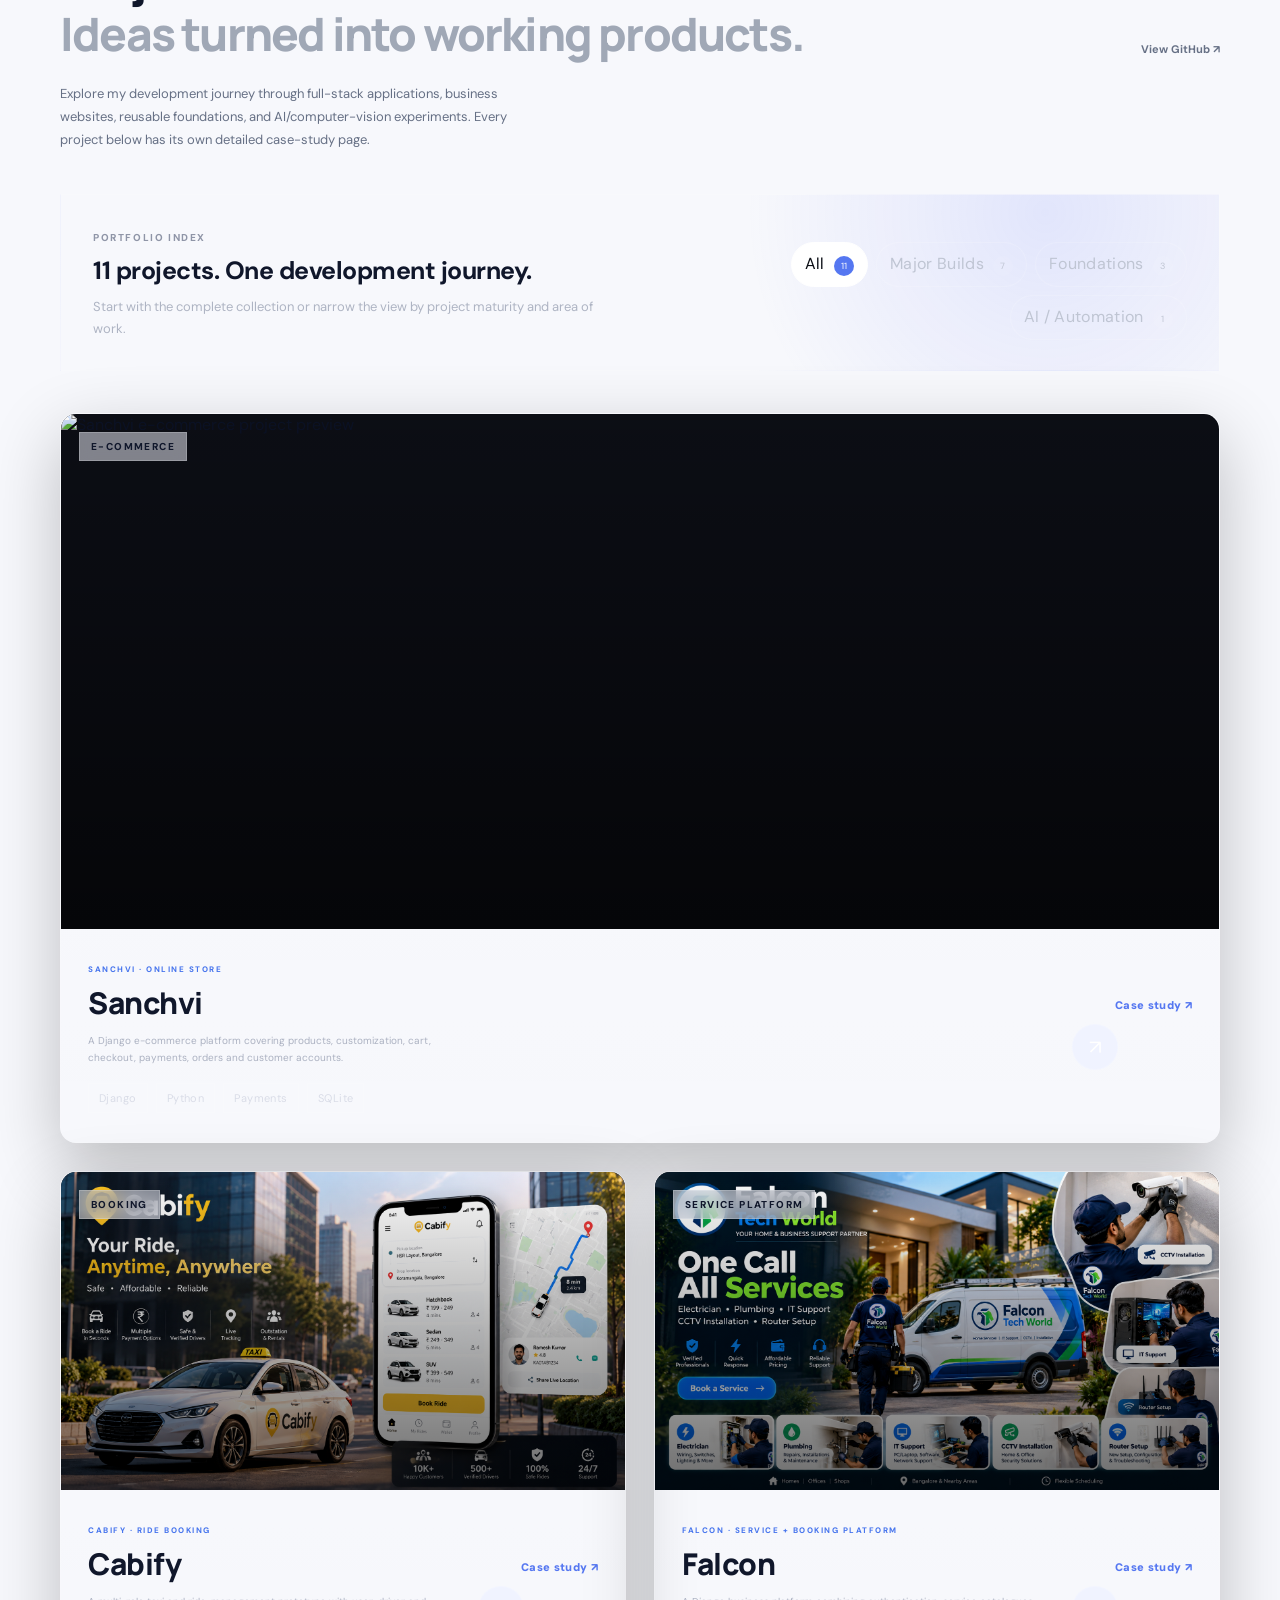
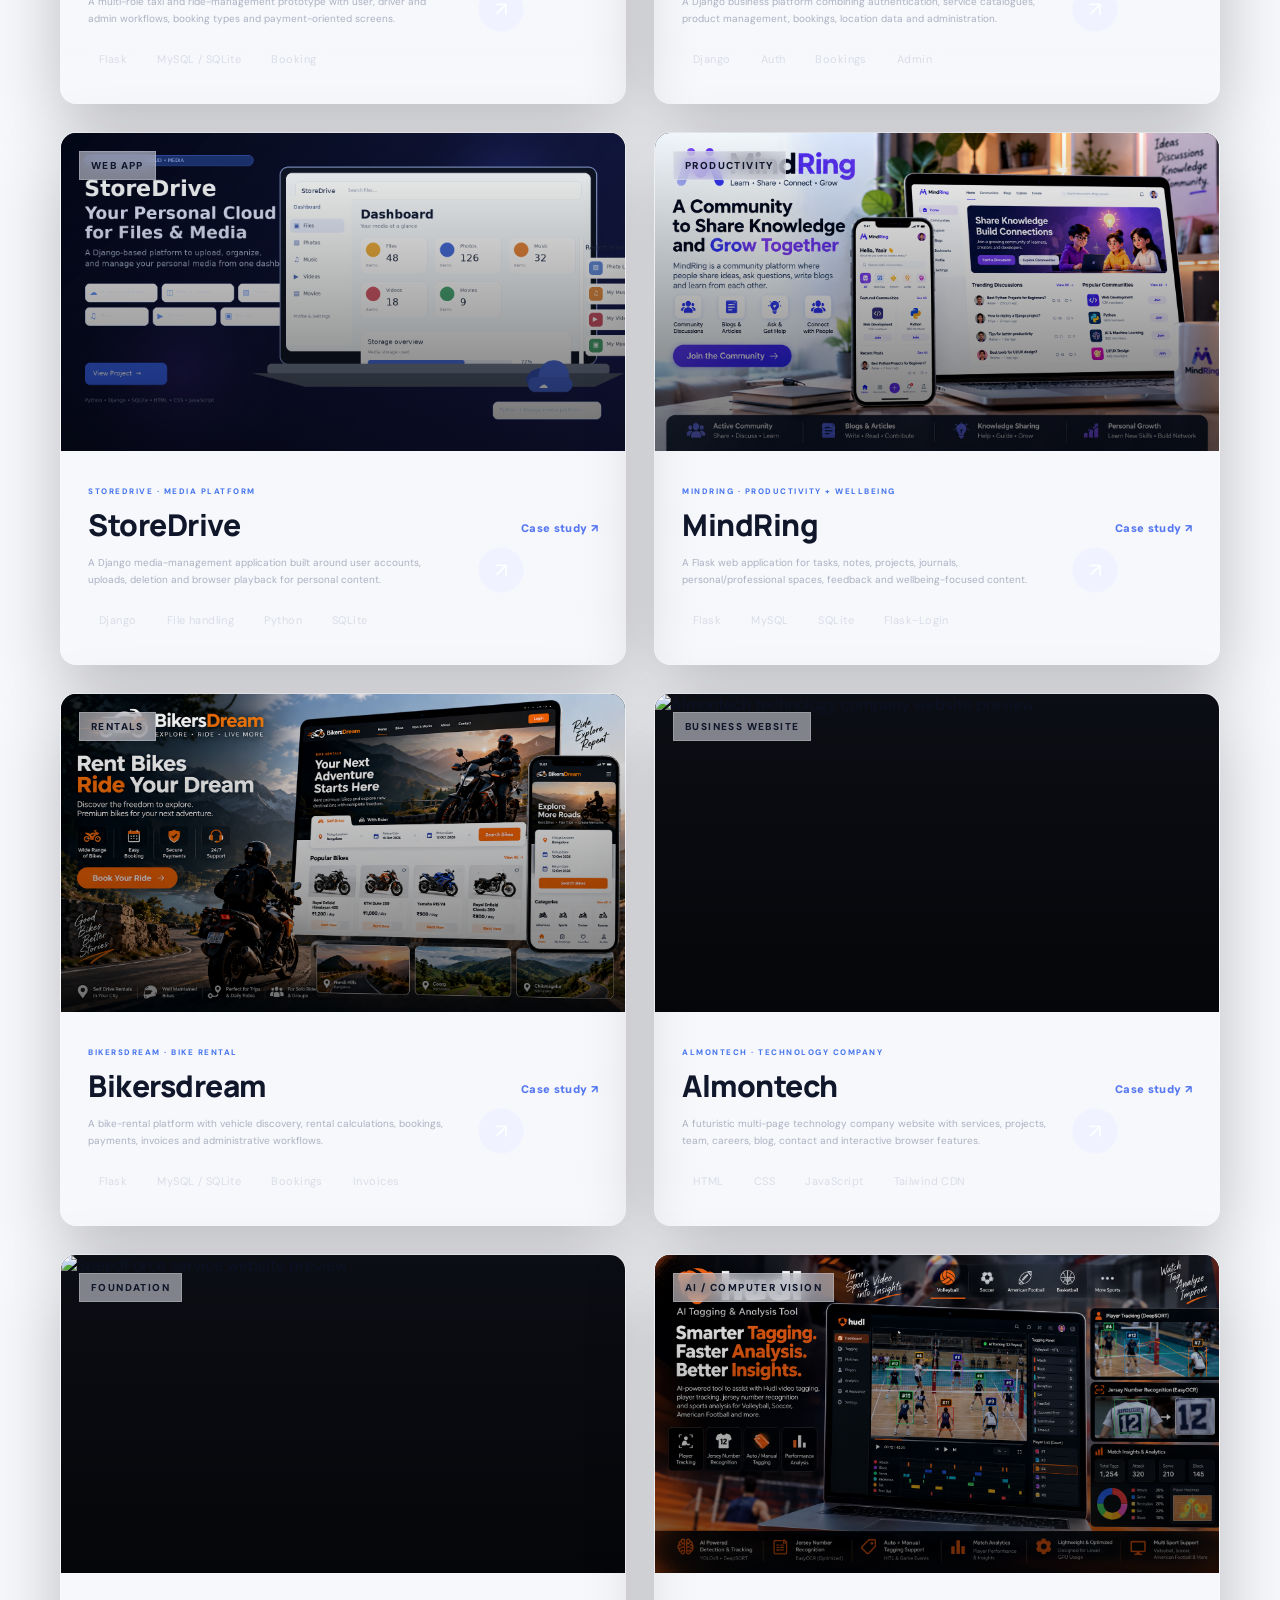
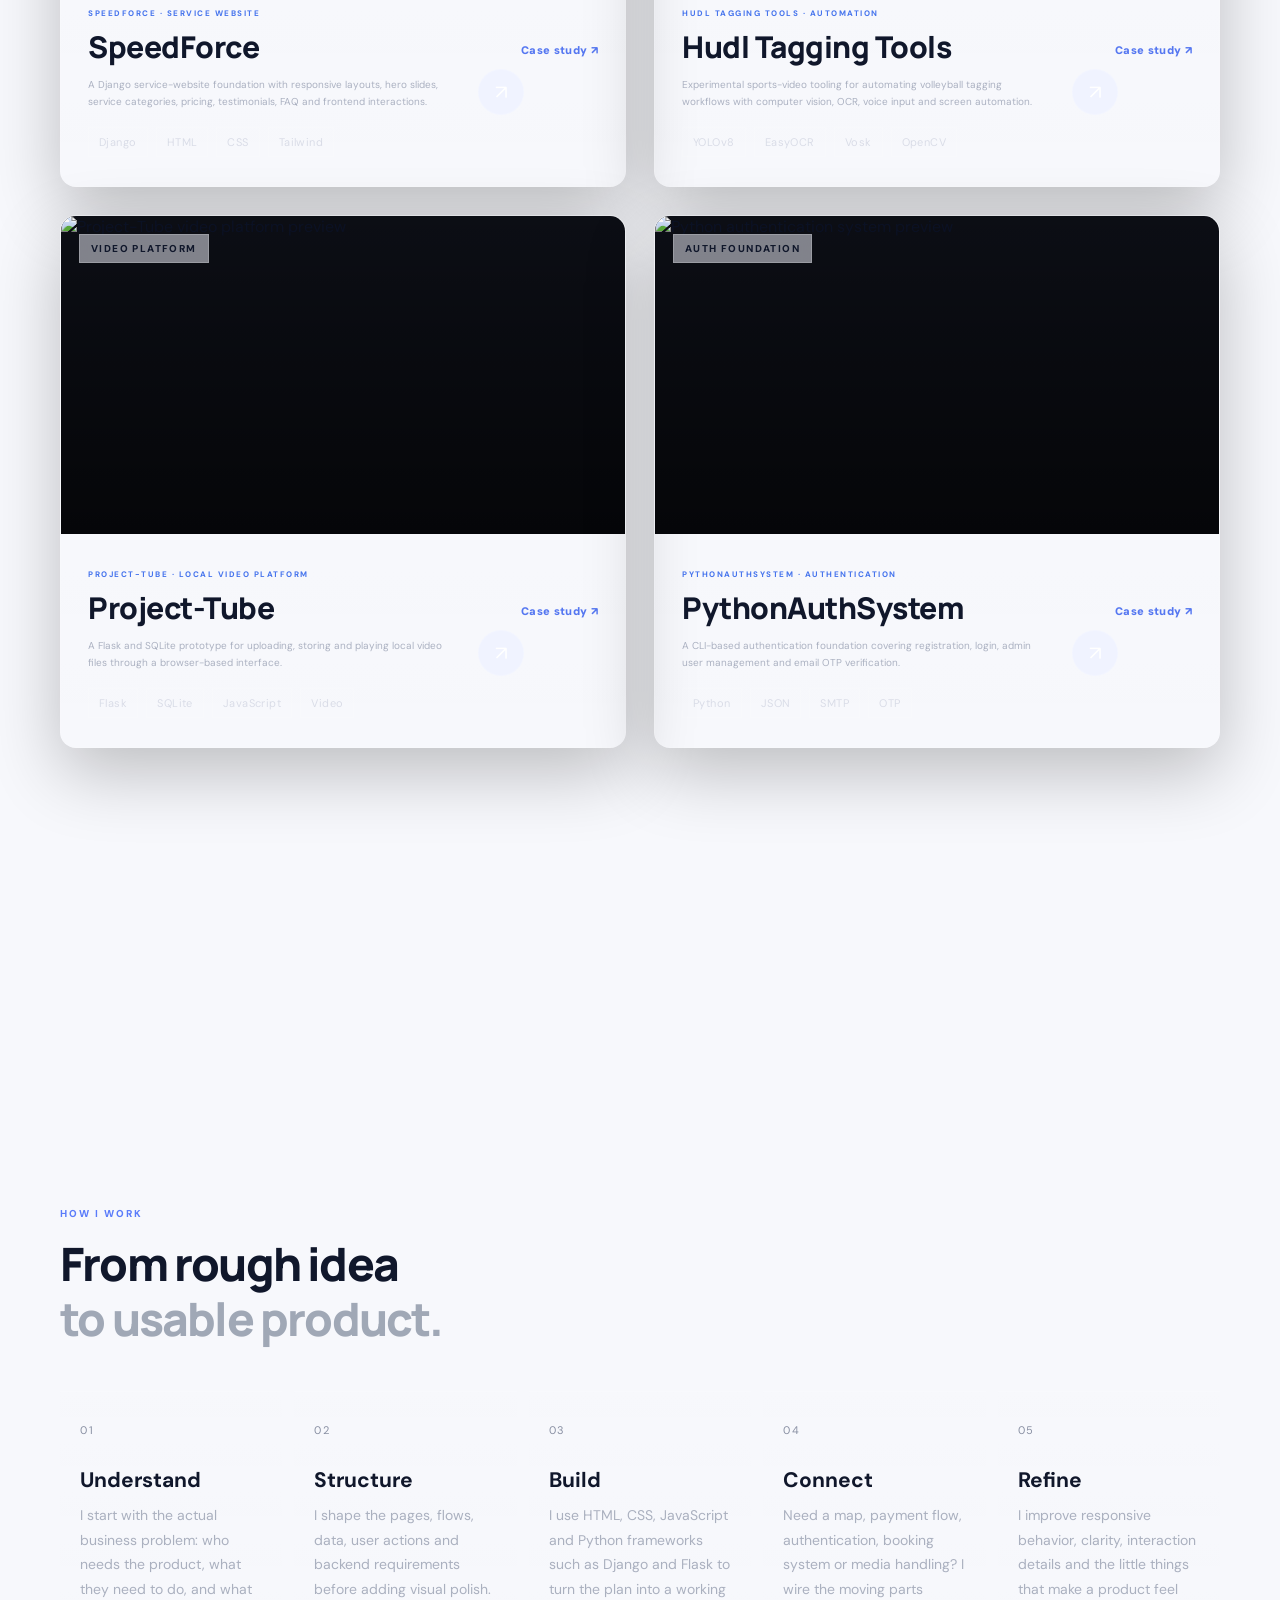
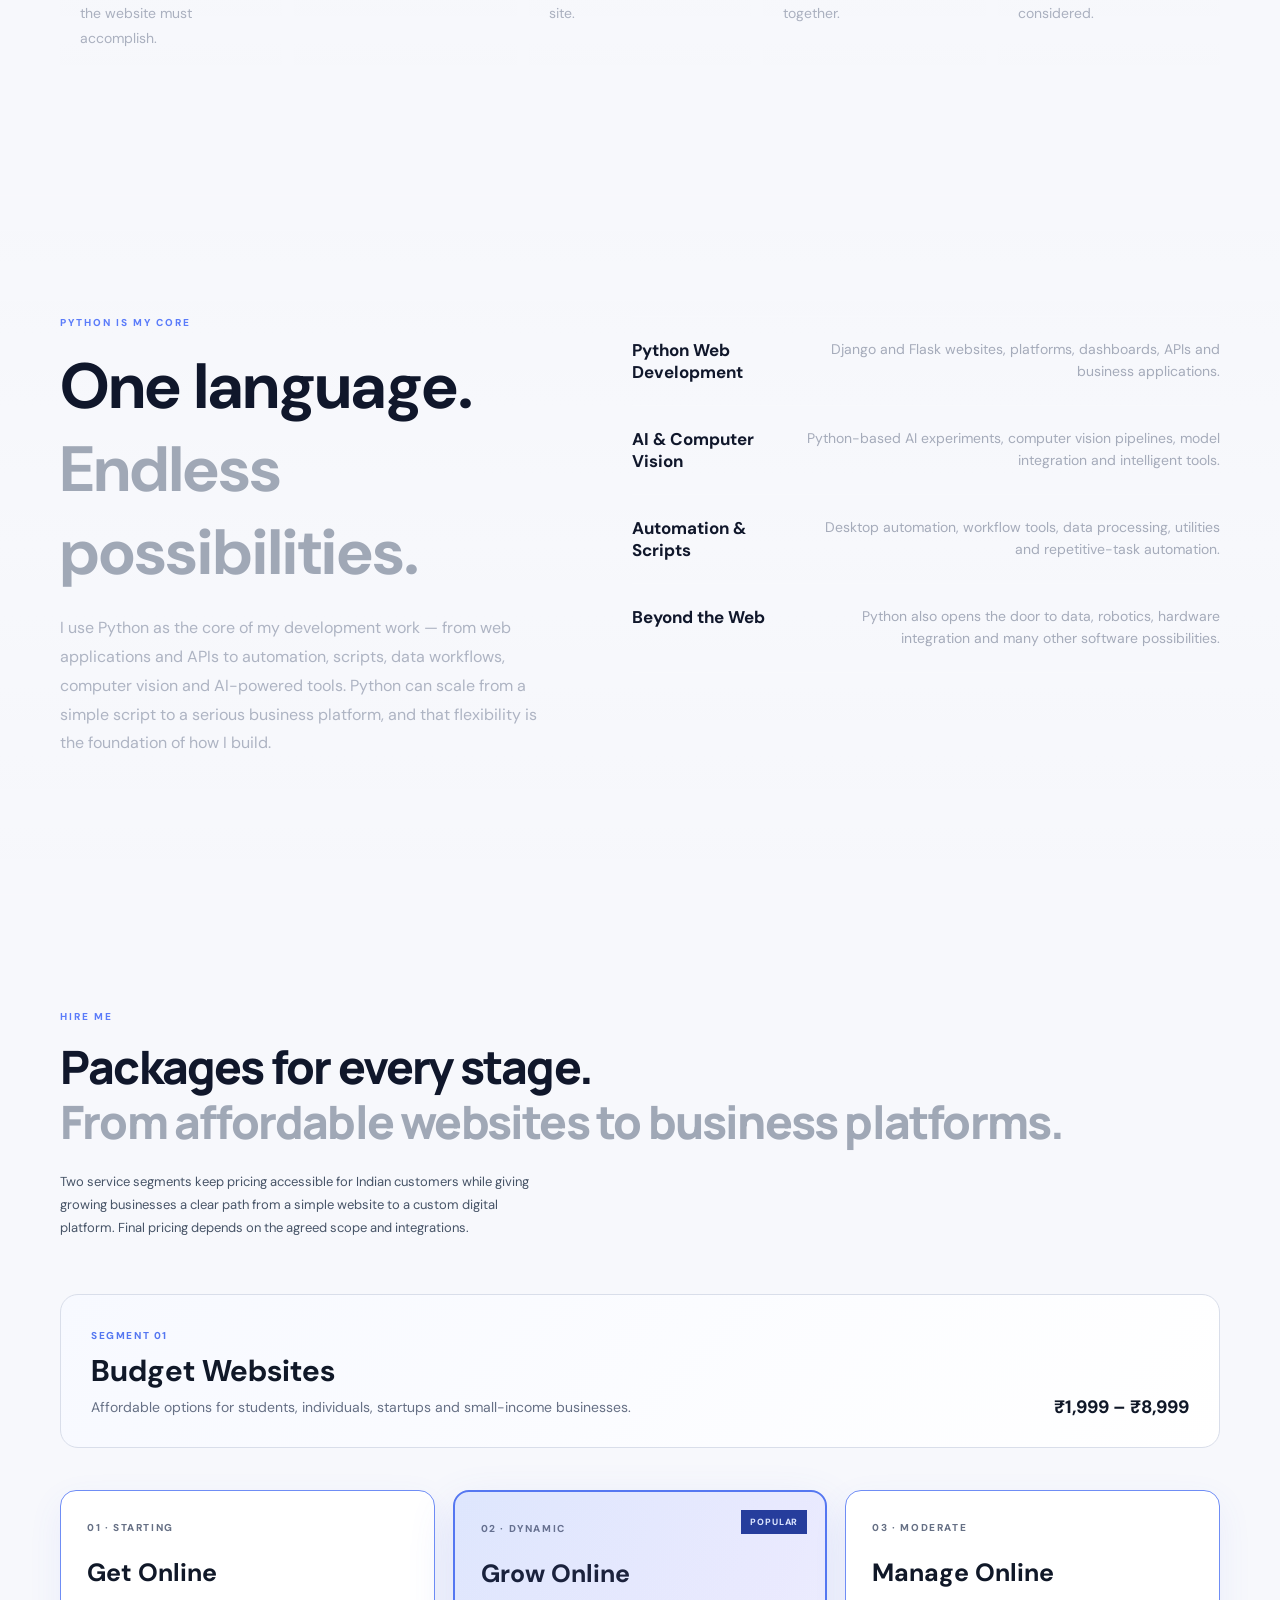
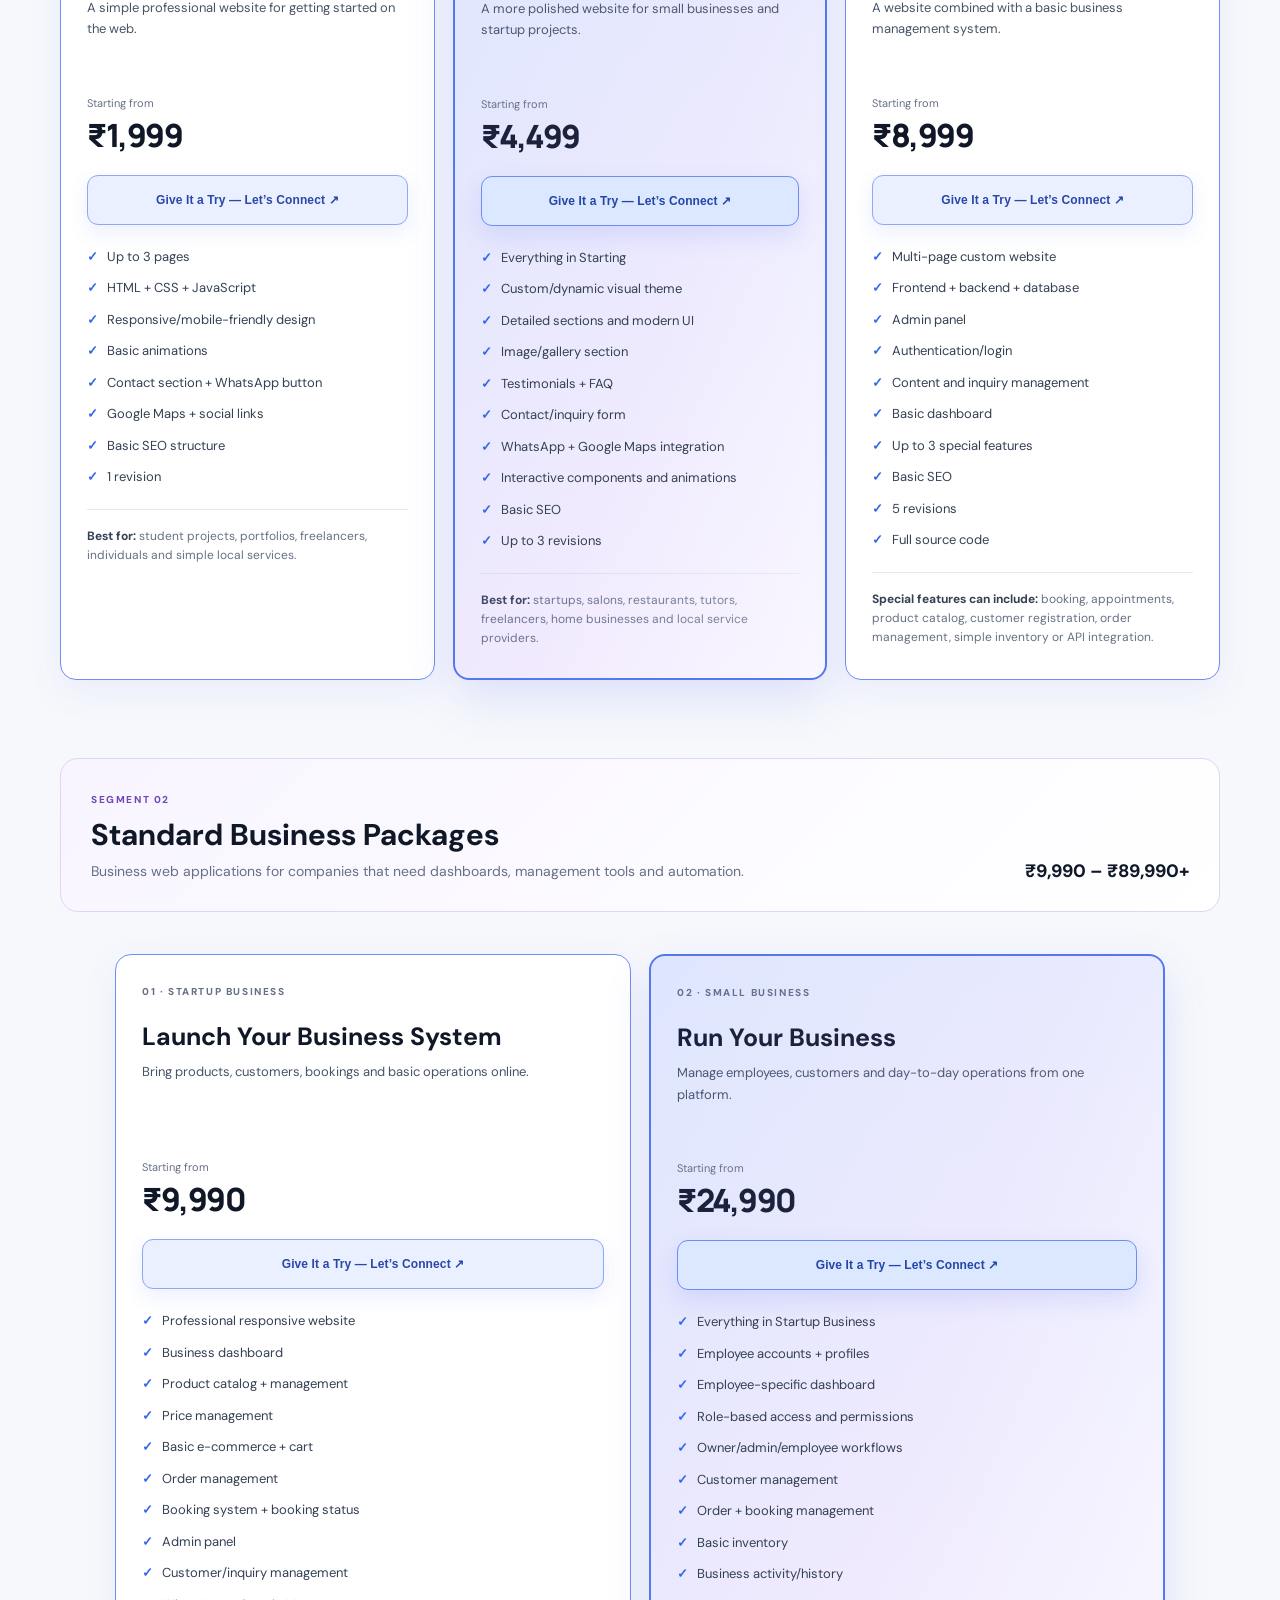
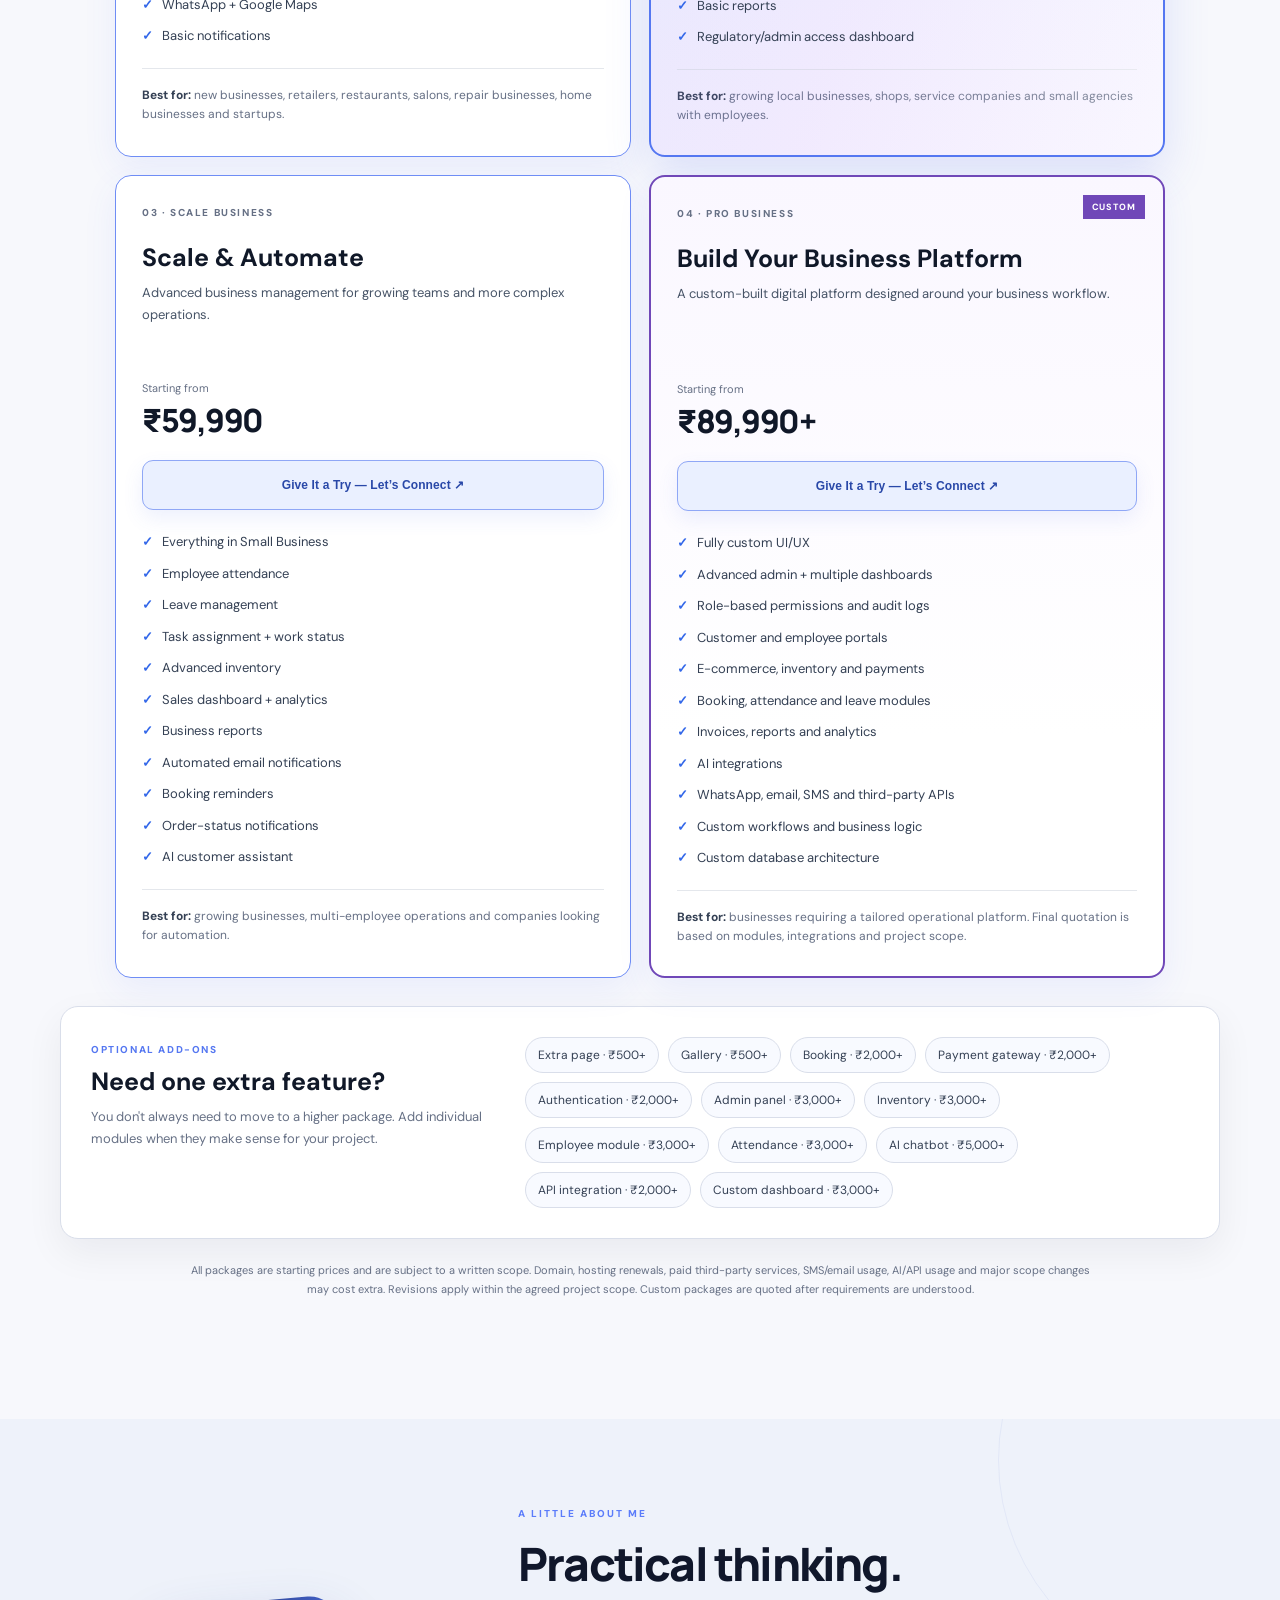
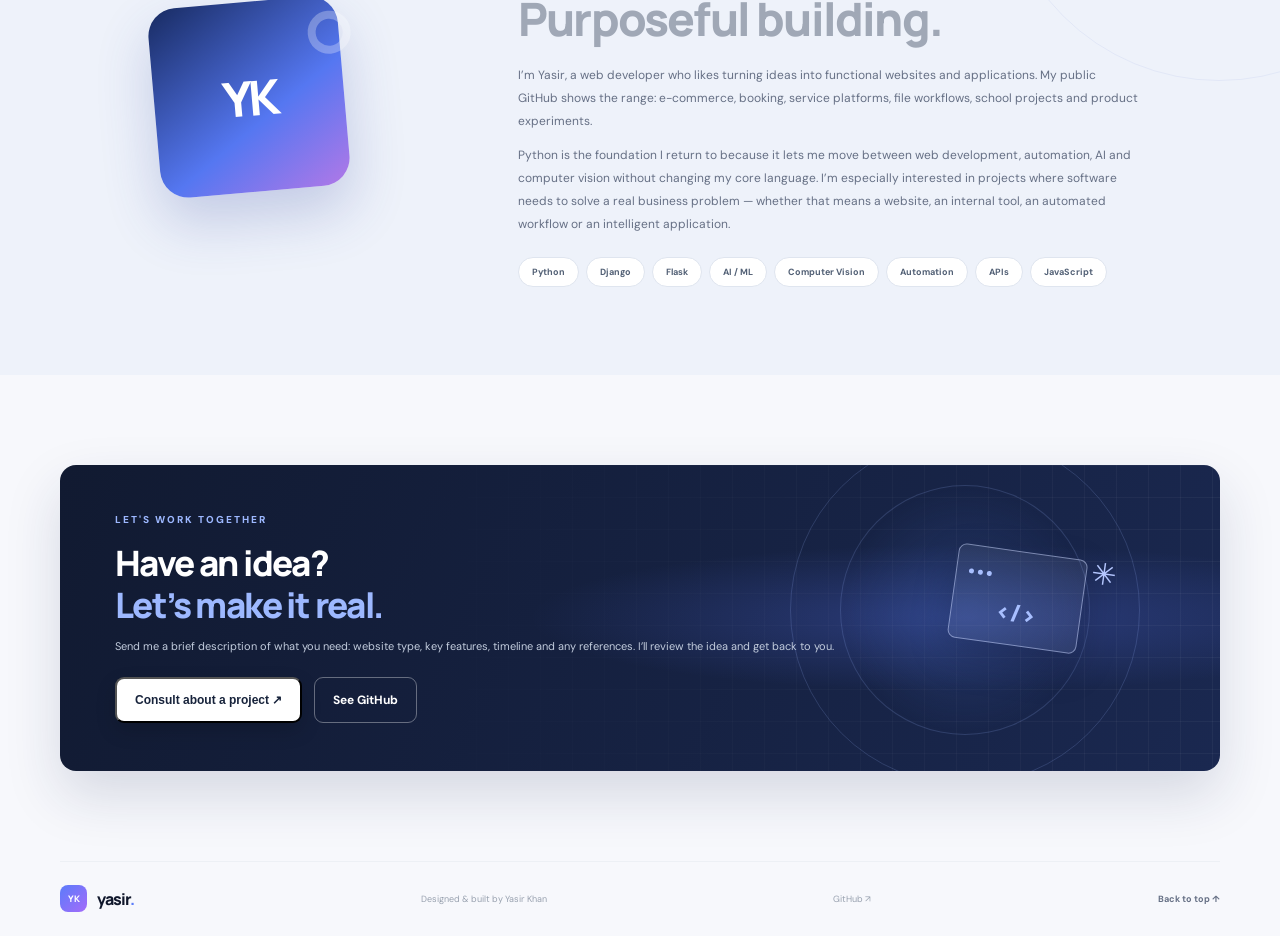
==== commit 8112ffaa: "new update" ====
--- a/index.html
+++ b/index.html
@@ -139,7 +139,7 @@
       <div class="project-showcase">
         <article class="project-card project-featured reveal" data-status="major" data-category="ecommerce">
           <a class="project-image-wrap" href="projects/sanchvi.html" aria-label="Open Sanchvi project details">
-            <img class="project-image" src="https://raw.githubusercontent.com/yasirkhan251/Sanchvi/main/static/images/banner.webp" onerror="this.onerror=null;this.src='https://images.unsplash.com/photo-1445205170230-053b83016050?auto=format&fit=crop&w=1400&q=80';" alt="Sanchvi e-commerce project preview">
+            <img class="project-image" src="https://raw.githubusercontent.com/yasirkhan251/Sanchvi/main/static/images/banner.webp" onerror="this.onerror=null;this.src='Images/Sanchvi/titled.svg';" alt="Sanchvi e-commerce project preview">
             <span class="image-tag">E-COMMERCE</span><span class="image-link">View details ↗</span>
           </a>
           <div class="project-info">
@@ -150,7 +150,7 @@
 
         <article class="project-card reveal" data-status="major" data-category="booking">
           <a class="project-image-wrap" href="projects/cabify.html" aria-label="Open Cabify project details">
-            <img class="project-image" src="https://images.unsplash.com/photo-1549317661-bd32c8ce0db2?auto=format&fit=crop&w=1200&q=80" alt="Cabify taxi booking project preview">
+            <img class="project-image" src="Images/Cabify/Cabify_ Your Ride Anytime, Anywhere.png" alt="Cabify taxi booking project preview">
             <span class="image-tag">BOOKING</span><span class="image-link">View details ↗</span>
           </a>
           <div class="project-info">
@@ -161,7 +161,7 @@
 
         <article class="project-card reveal" data-status="major" data-category="business">
           <a class="project-image-wrap" href="projects/falcon.html" aria-label="Open Falcon project details">
-            <img class="project-image" src="https://images.unsplash.com/photo-1497366811353-6870744d04b2?auto=format&fit=crop&w=1200&q=80" alt="Falcon service platform preview">
+            <img class="project-image" src="Images/Falcon/Falcon Tech World Service Showcase.png" alt="Falcon service platform preview">
             <span class="image-tag">SERVICE PLATFORM</span><span class="image-link">View details ↗</span>
           </a>
           <div class="project-info">
@@ -172,7 +172,7 @@
 
         <article class="project-card reveal" data-status="major" data-category="webapp">
           <a class="project-image-wrap" href="projects/storedrive.html" aria-label="Open StoreDrive project details">
-            <img class="project-image" src="https://images.unsplash.com/photo-1554200876-56c2f25224fa?auto=format&fit=crop&w=1200&q=80" alt="StoreDrive media storage project preview">
+            <img class="project-image" src="Images/StoreDrive/storedrive_cloud_storage_banner.png" alt="StoreDrive media storage project preview">
             <span class="image-tag">WEB APP</span><span class="image-link">View details ↗</span>
           </a>
           <div class="project-info">
@@ -183,7 +183,7 @@
 
         <article class="project-card reveal" data-status="major" data-category="product">
           <a class="project-image-wrap" href="projects/mindring.html" aria-label="Open MindRing project details">
-            <img class="project-image" src="https://images.unsplash.com/photo-1558655146-9f40138edfeb?auto=format&fit=crop&w=1200&q=80" alt="MindRing productivity application preview">
+            <img class="project-image" src="Images/MindRing/MindRing Community Learning Platform.png" alt="MindRing productivity application preview">
             <span class="image-tag">PRODUCTIVITY</span><span class="image-link">View details ↗</span>
           </a>
           <div class="project-info">
@@ -194,7 +194,7 @@
 
         <article class="project-card reveal" data-status="major" data-category="rental">
           <a class="project-image-wrap" href="projects/bikersdream.html" aria-label="Open Bikersdream project details">
-            <img class="project-image" src="https://images.unsplash.com/photo-1449965408869-eaa3f722e40d?auto=format&fit=crop&w=1200&q=80" alt="Bikersdream rental platform preview">
+            <img class="project-image" src="Images/BikersDream/BikersDream Mountain Ride Rental Banner.png" alt="Bikersdream rental platform preview">
             <span class="image-tag">RENTALS</span><span class="image-link">View details ↗</span>
           </a>
           <div class="project-info">
@@ -227,7 +227,7 @@
 
         <article class="project-card reveal" data-status="ai" data-category="ai">
           <a class="project-image-wrap" href="projects/hudl-tagging-tools.html" aria-label="Open Hudl Tagging Tools project details">
-            <img class="project-image" src="https://images.unsplash.com/photo-1518770660439-4636190af475?auto=format&fit=crop&w=1200&q=80" alt="AI computer vision automation project preview">
+            <img class="project-image" src="Images/Hudl/Hudl AI Volleyball Analytics Dashboard.png" alt="AI computer vision automation project preview">
             <span class="image-tag">AI / COMPUTER VISION</span><span class="image-link">View details ↗</span>
           </a>
           <div class="project-info">
--- a/styles.css
+++ b/styles.css
@@ -671,7 +671,8 @@
 }
 .contribution-cell.level-1{background:#123f24}
 .contribution-cell.level-2{background:#1d783b}
-.contribution-cell.level-3{background:#4ac463}
+.contribution-cell.level-3{background:#34a853}
+.contribution-cell.level-4{background:#4ac463}
 .github-activity-footer{
   display:flex;
   align-items:center;
@@ -691,7 +692,7 @@
 .github-legend i.level-0{background:#17202c}
 .github-legend i.level-1{background:#123f24}
 .github-legend i.level-2{background:#1d783b}
-.github-legend i.level-3{background:#4ac463}
+.github-legend i.level-3{background:#34a853}.github-legend i.level-4{background:#4ac463}
 @media(max-width:760px){
   .github-activity-card{padding:24px 20px 20px}
   .github-activity-head{align-items:flex-start;flex-direction:column}
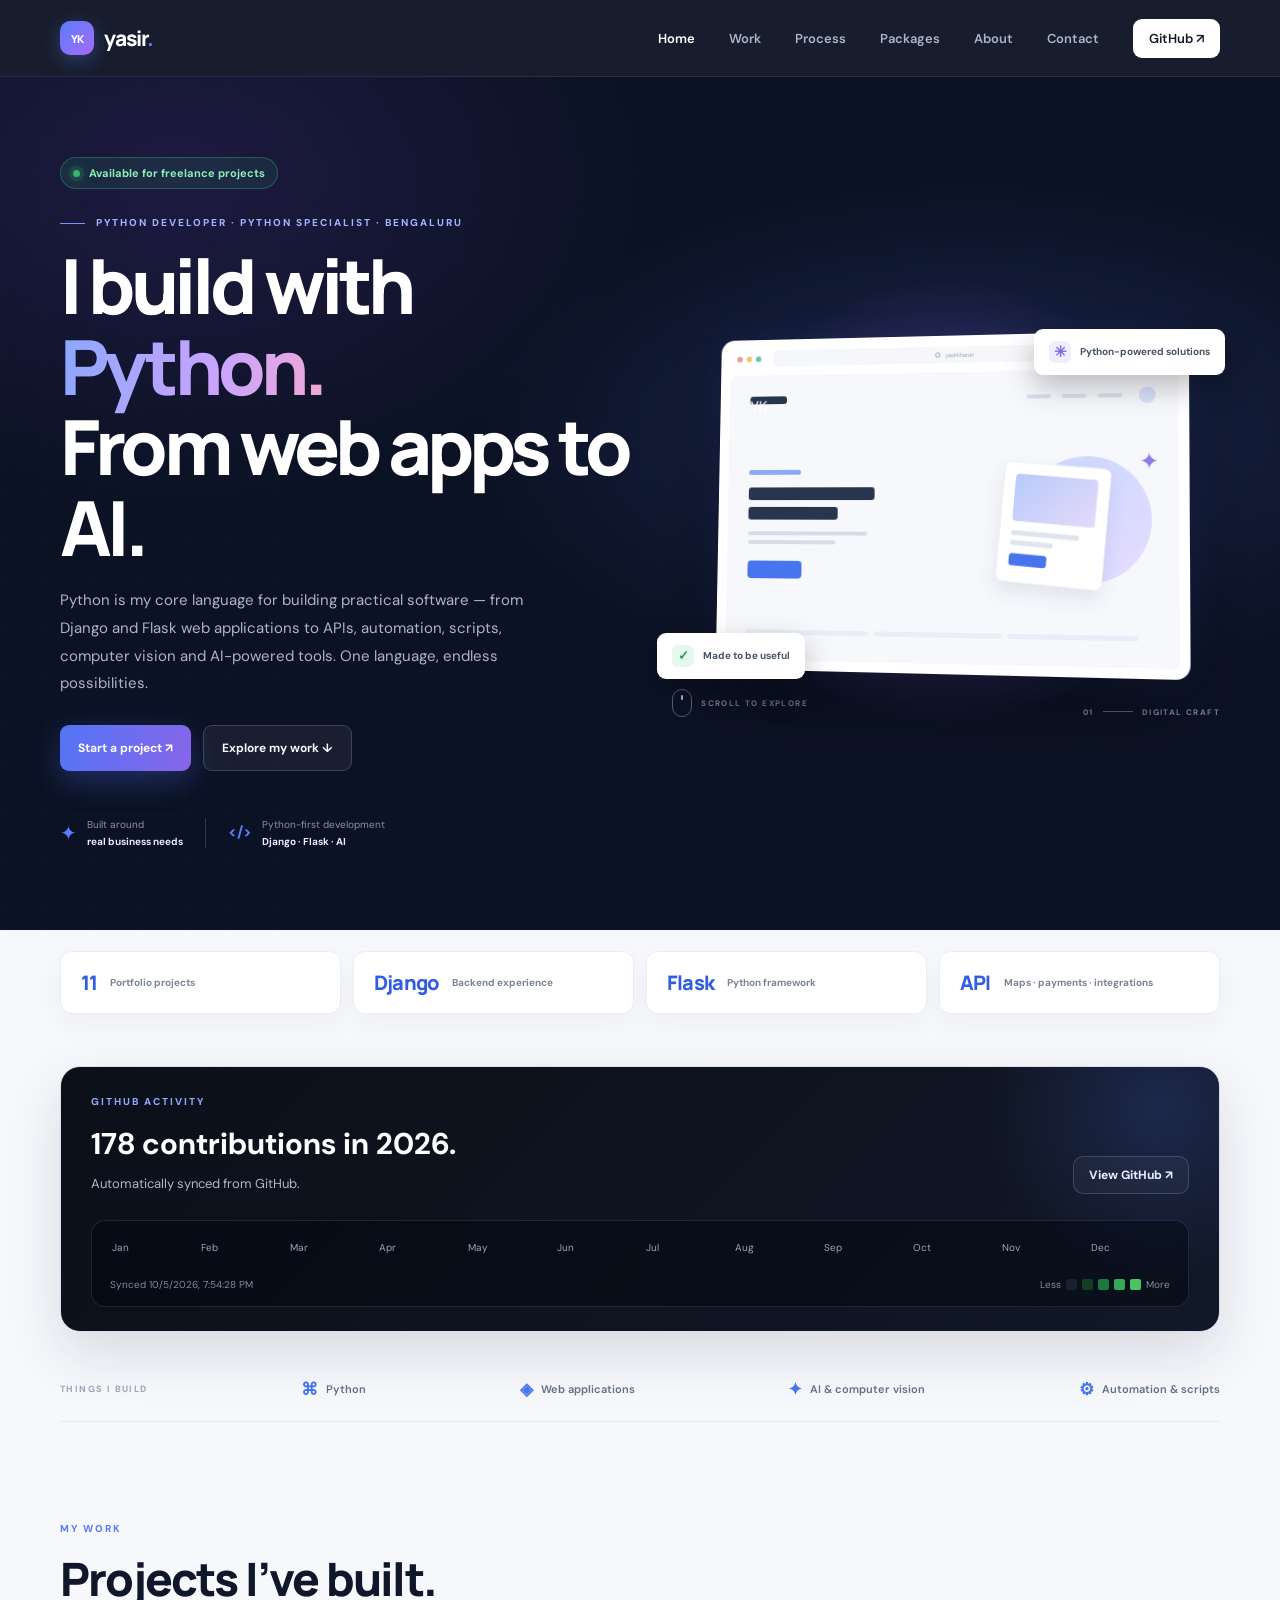
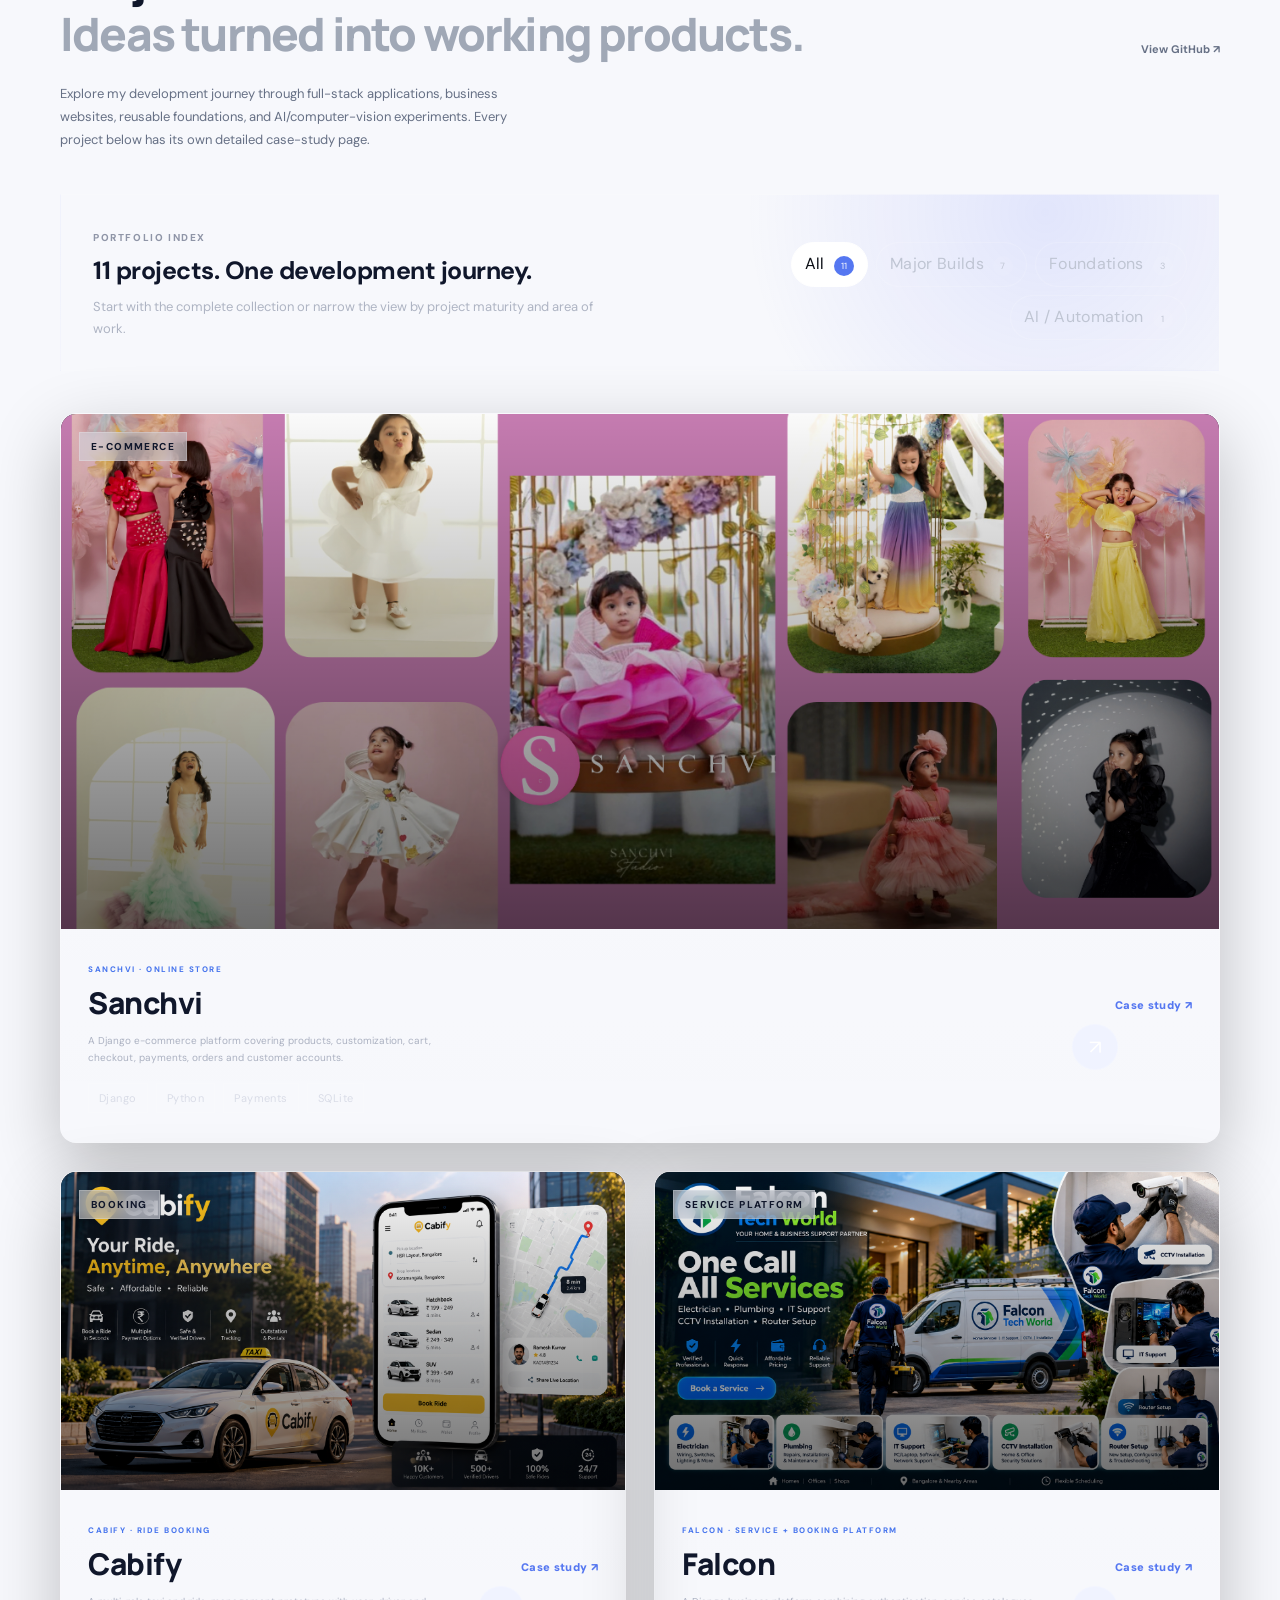
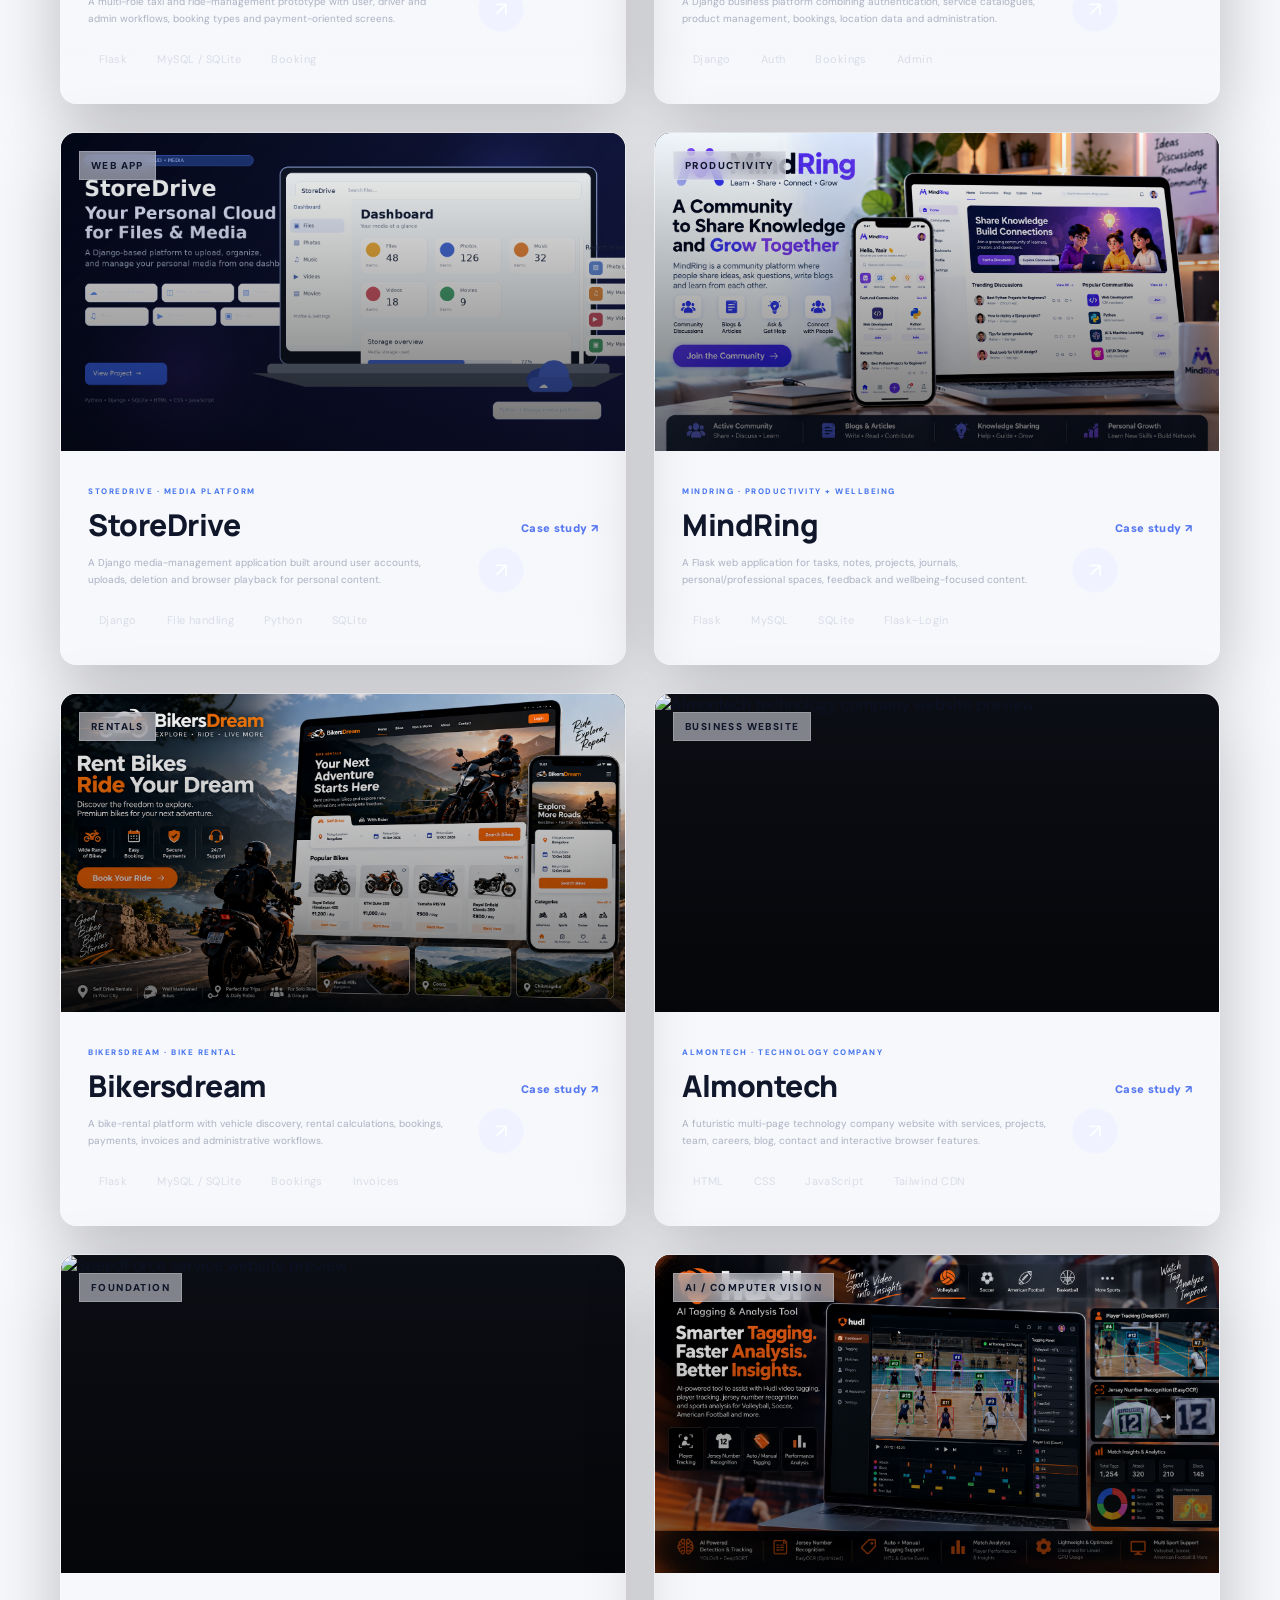
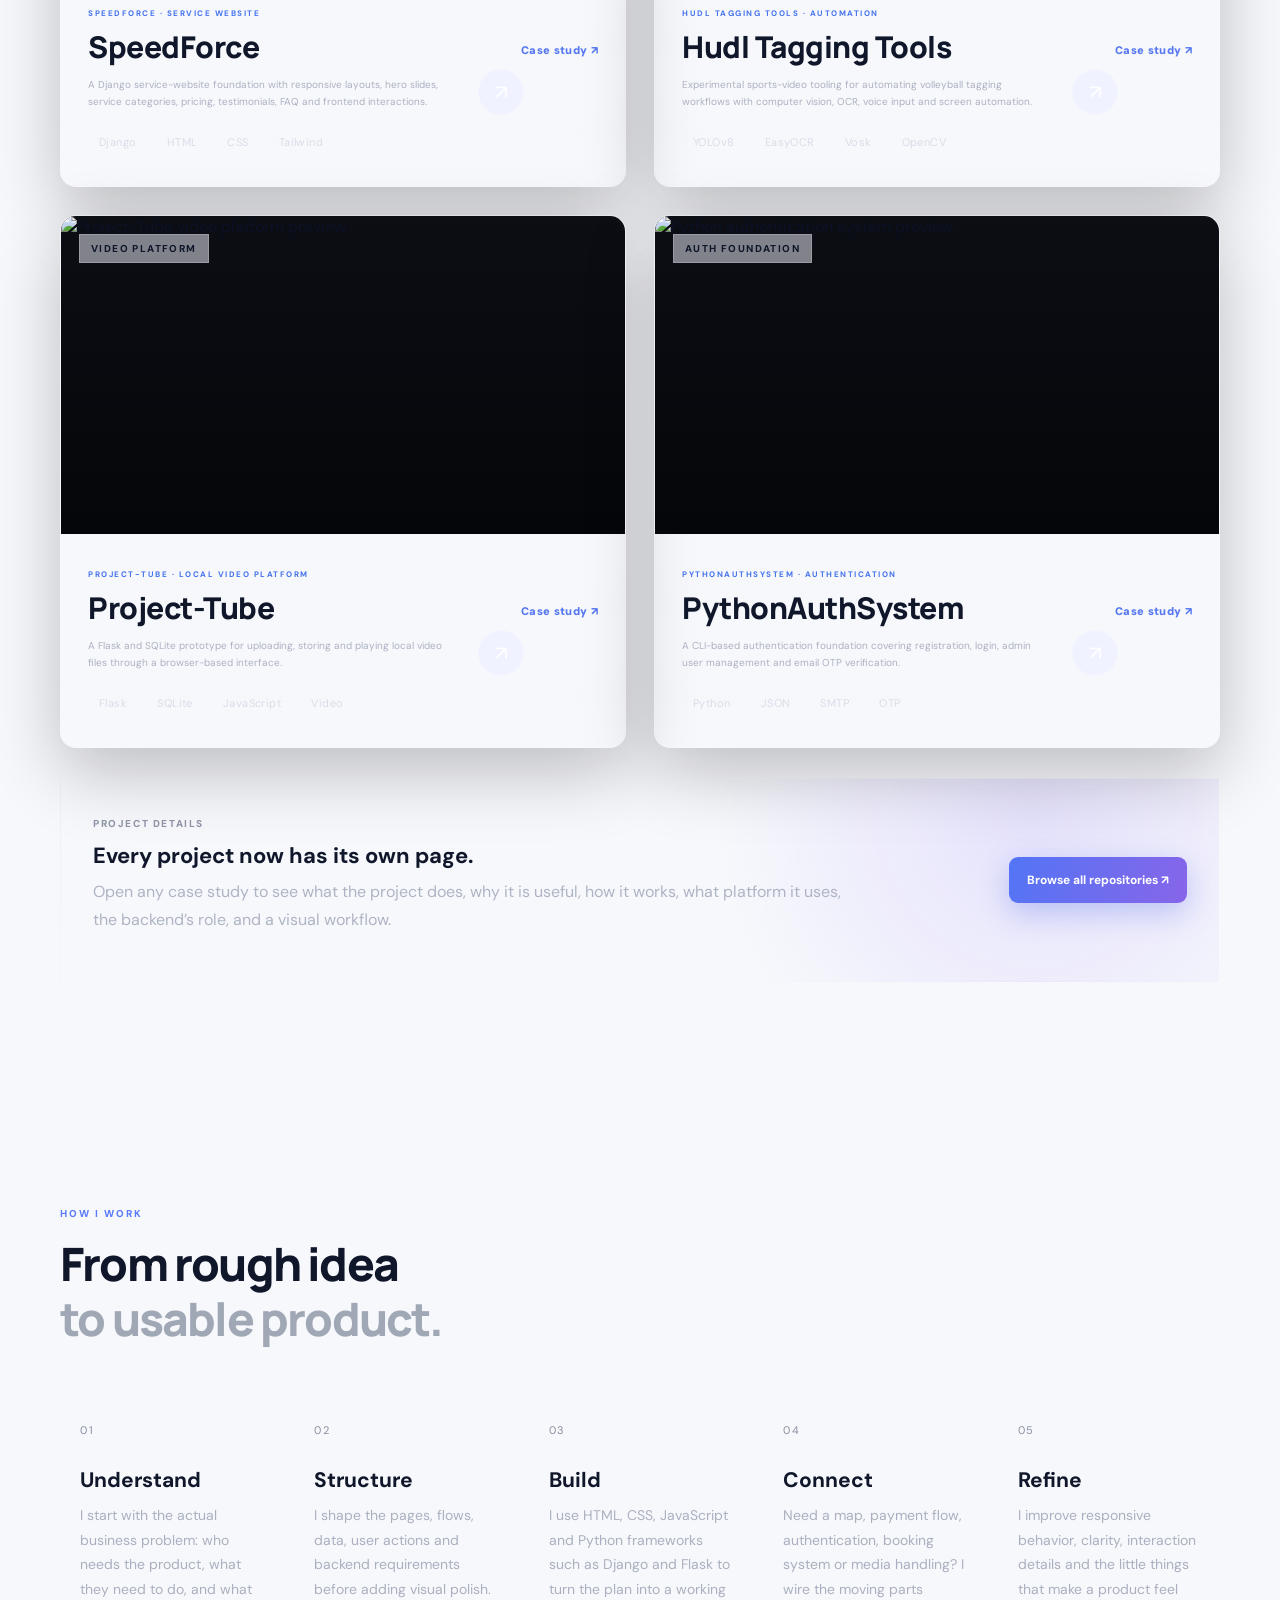
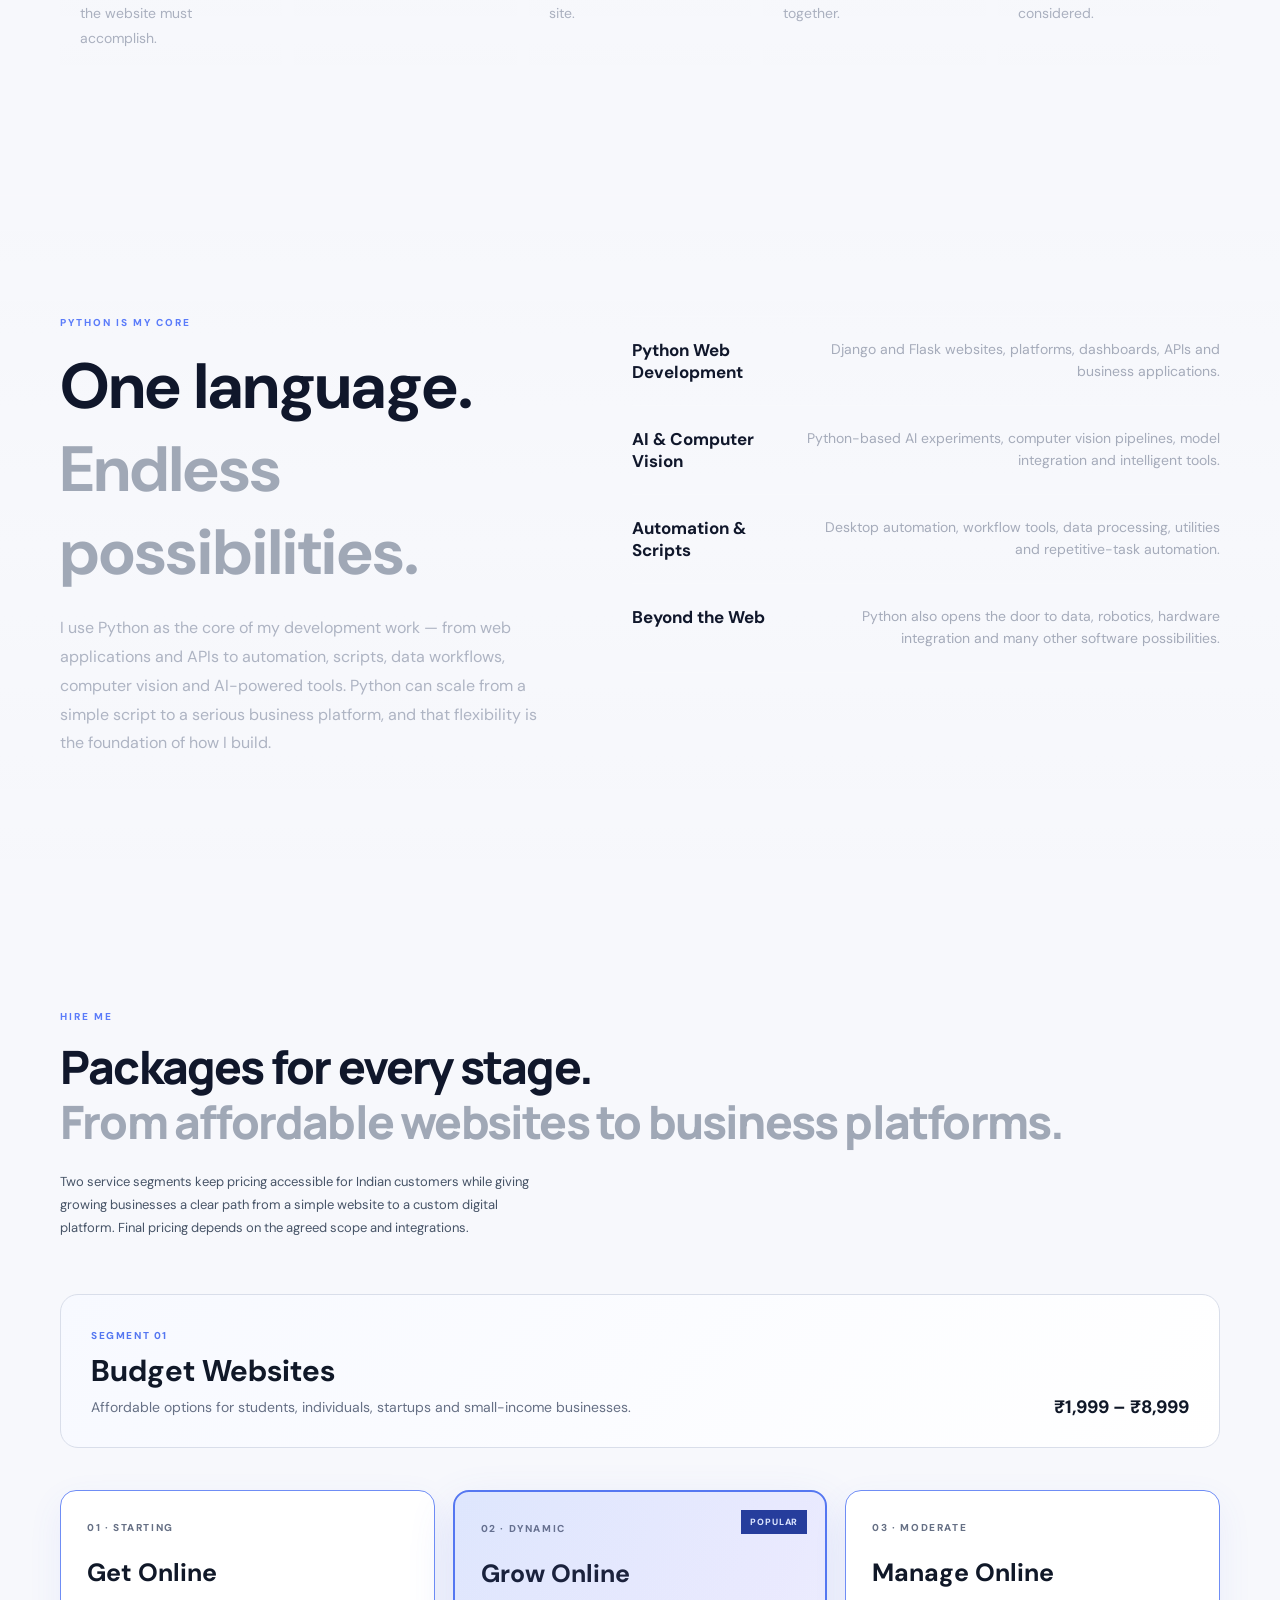
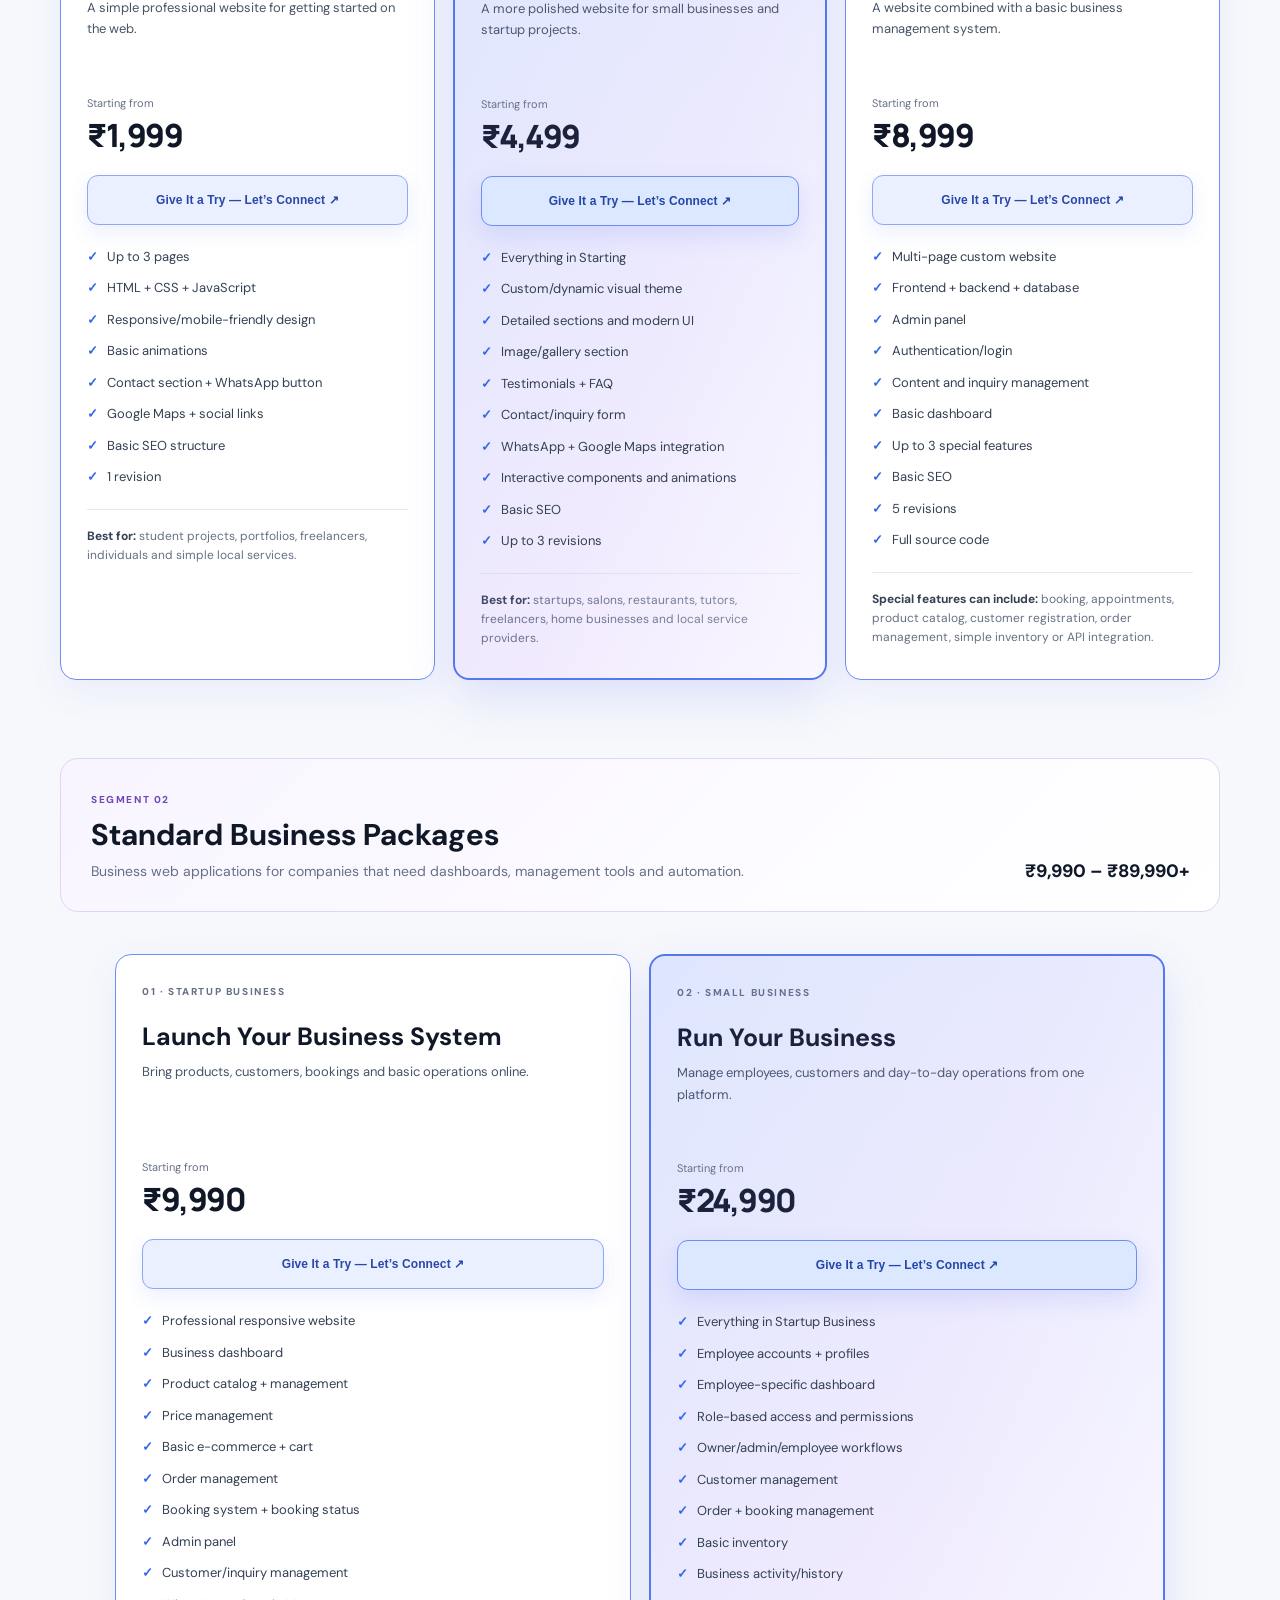
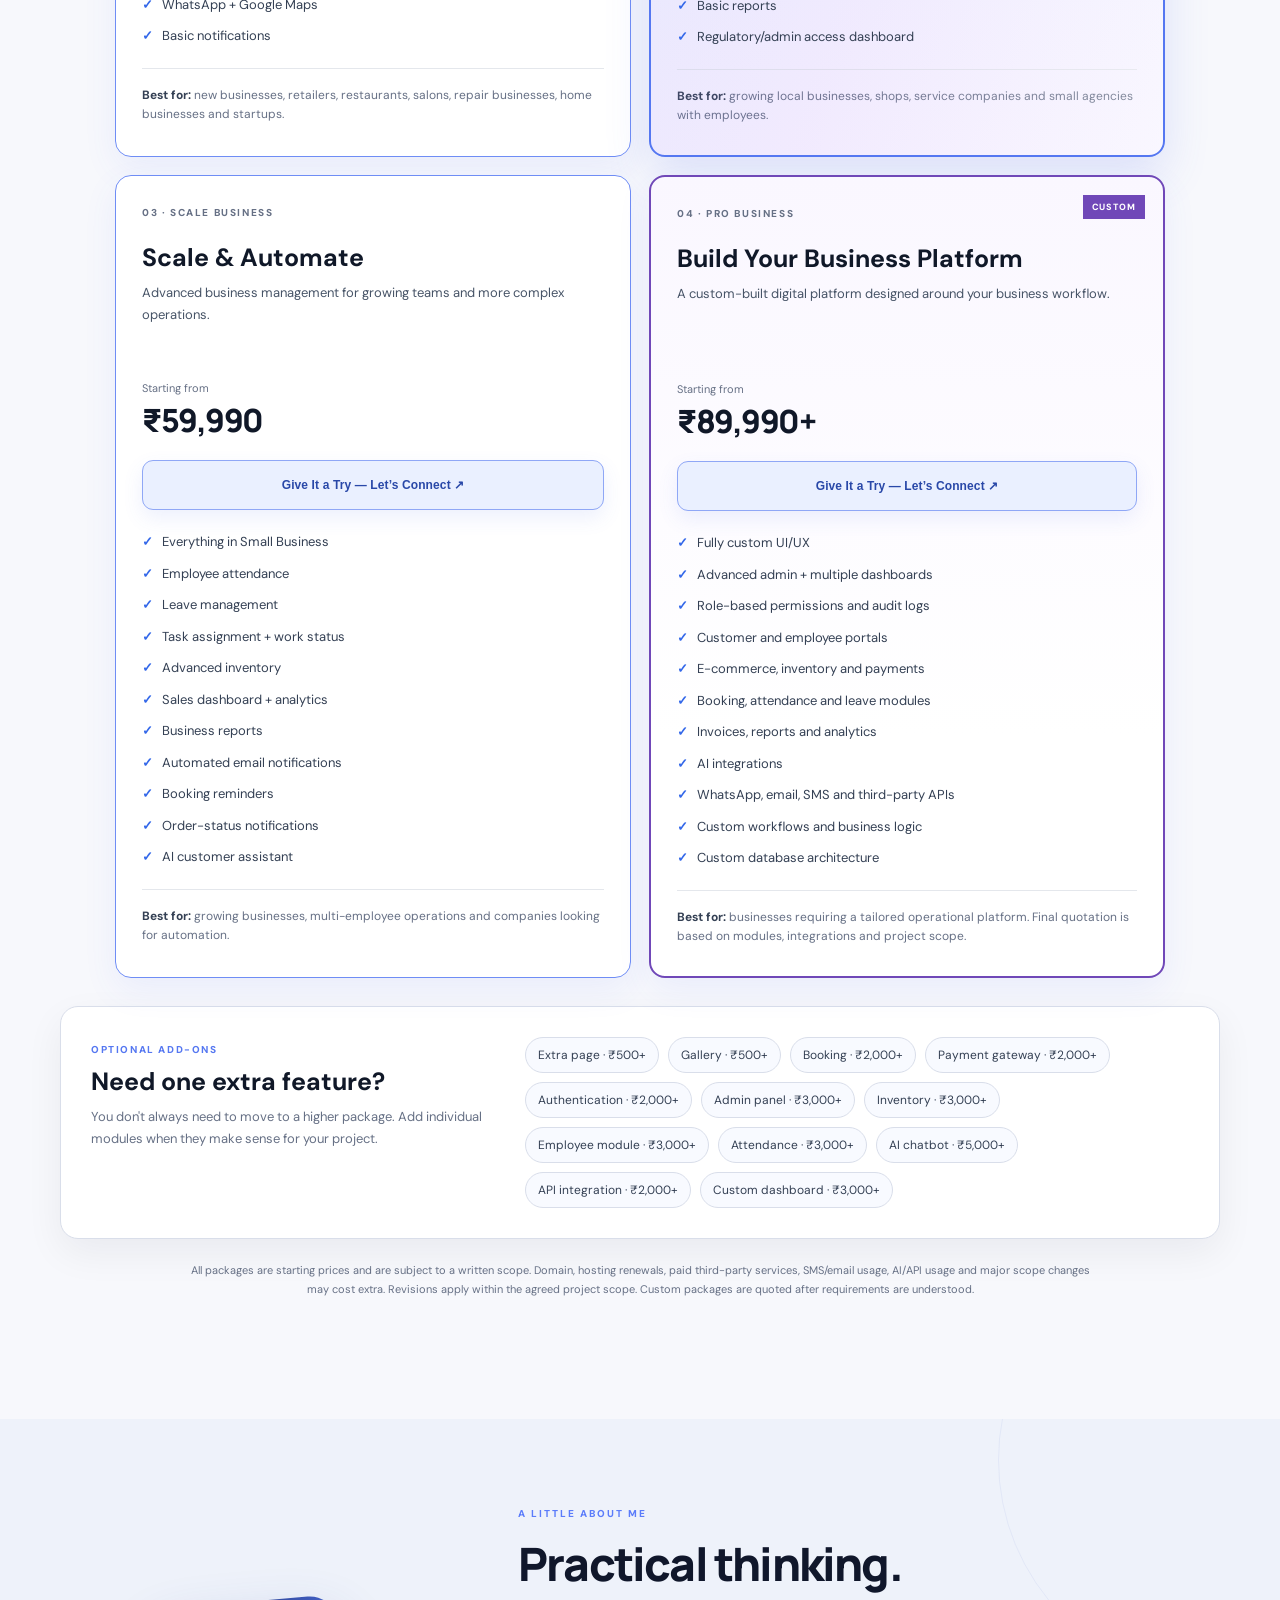
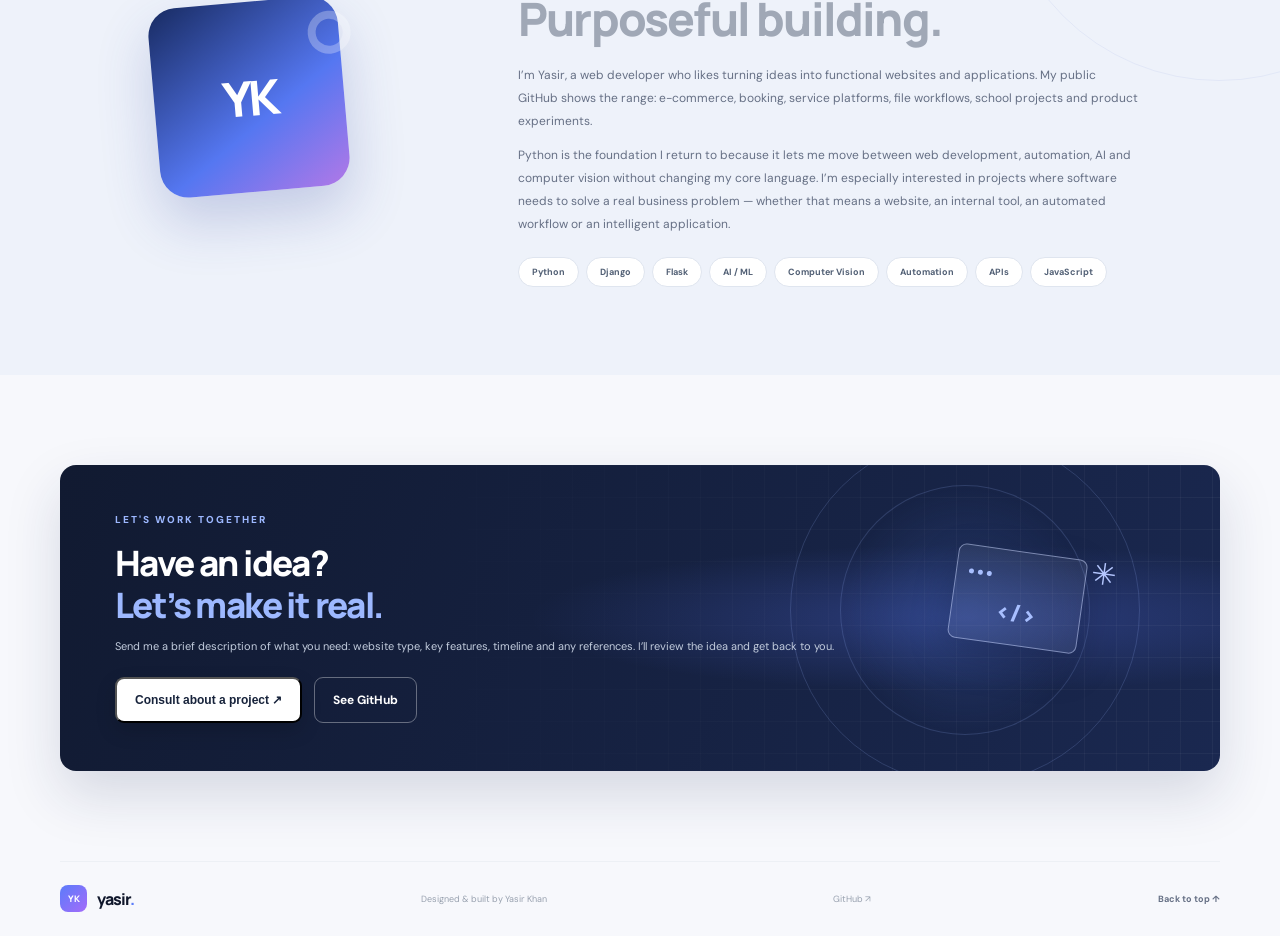
==== commit fcf3dc84: "new update" ====
--- a/index.html
+++ b/index.html
@@ -139,7 +139,7 @@
       <div class="project-showcase">
         <article class="project-card project-featured reveal" data-status="major" data-category="ecommerce">
           <a class="project-image-wrap" href="projects/sanchvi.html" aria-label="Open Sanchvi project details">
-            <img class="project-image" src="https://raw.githubusercontent.com/yasirkhan251/Sanchvi/main/static/images/banner.webp" onerror="this.onerror=null;this.src='Images/Sanchvi/titled.svg';" alt="Sanchvi e-commerce project preview">
+            <img class="project-image" src="Images/Sanchvi/Title.png" onerror="this.onerror=null;this.src='Images/Sanchvi/Title.png';" alt="Sanchvi e-commerce project preview">
             <span class="image-tag">E-COMMERCE</span><span class="image-link">View details ↗</span>
           </a>
           <div class="project-info">
